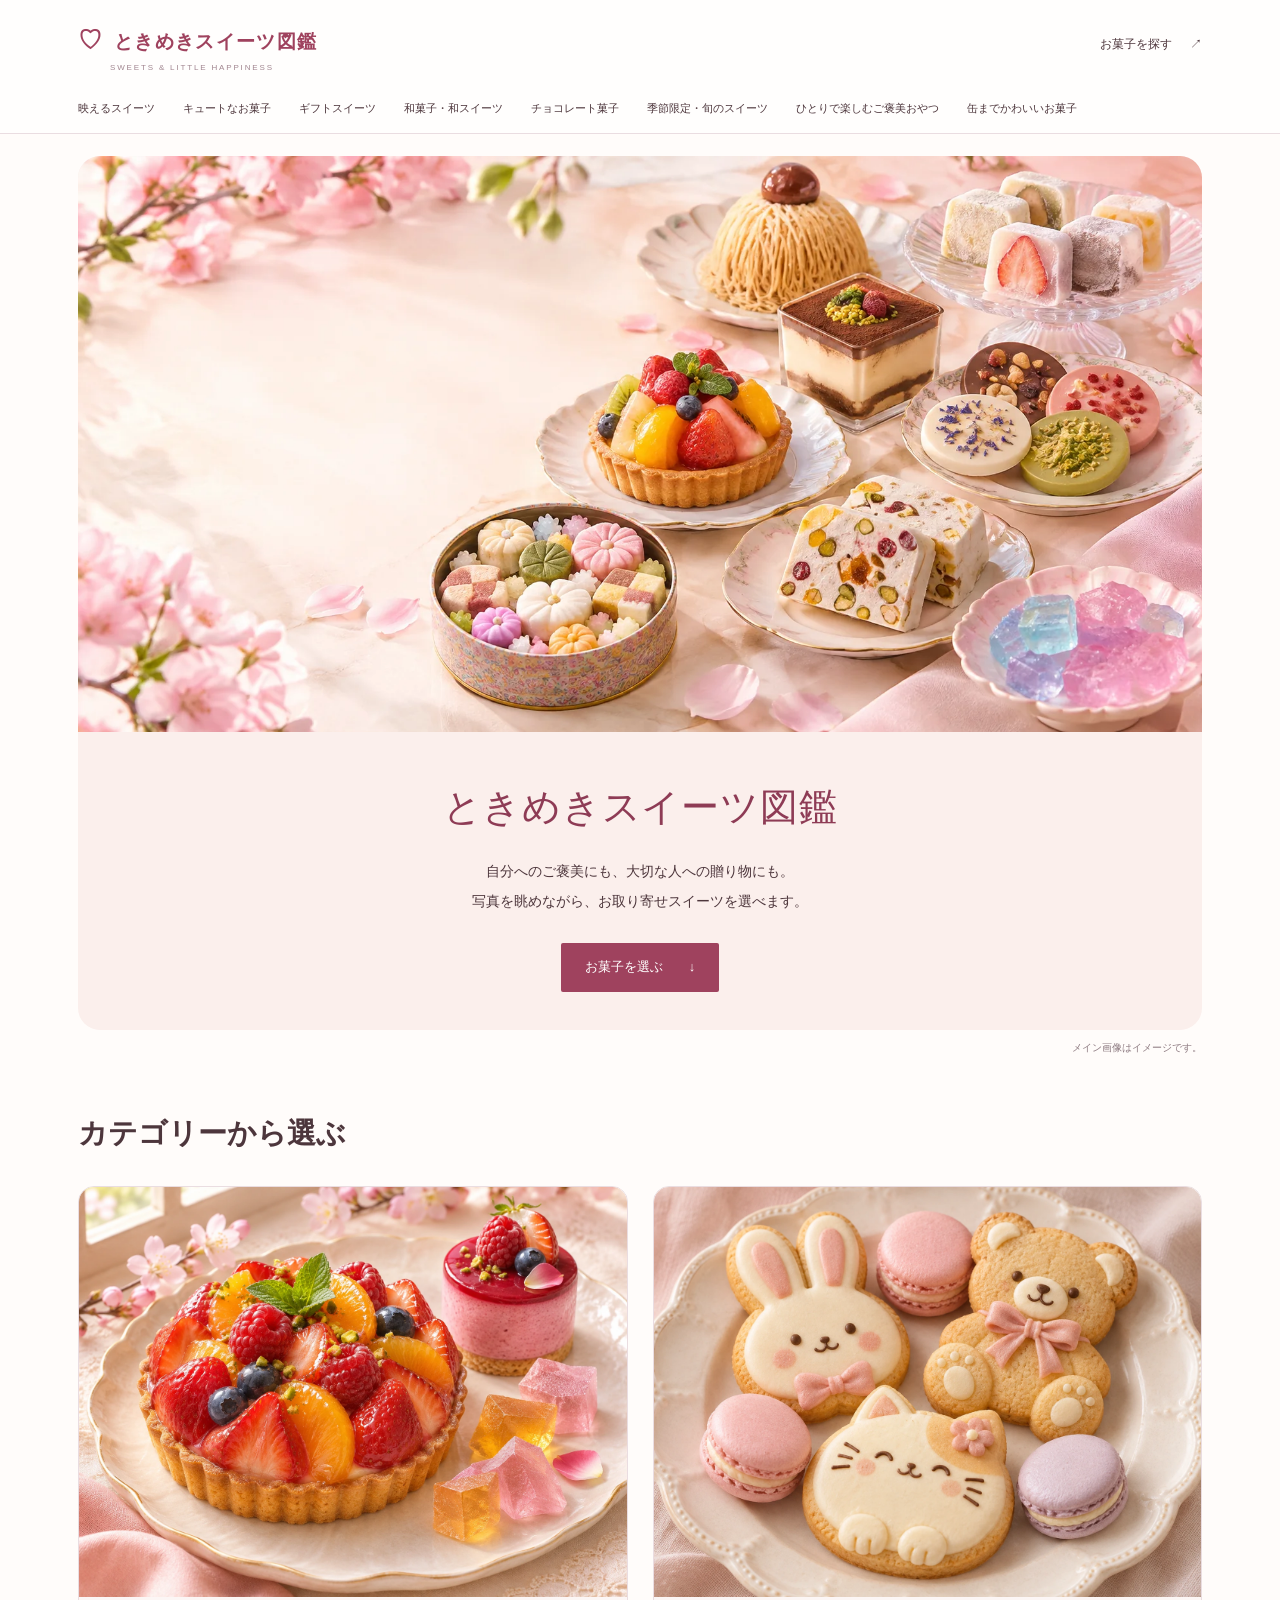
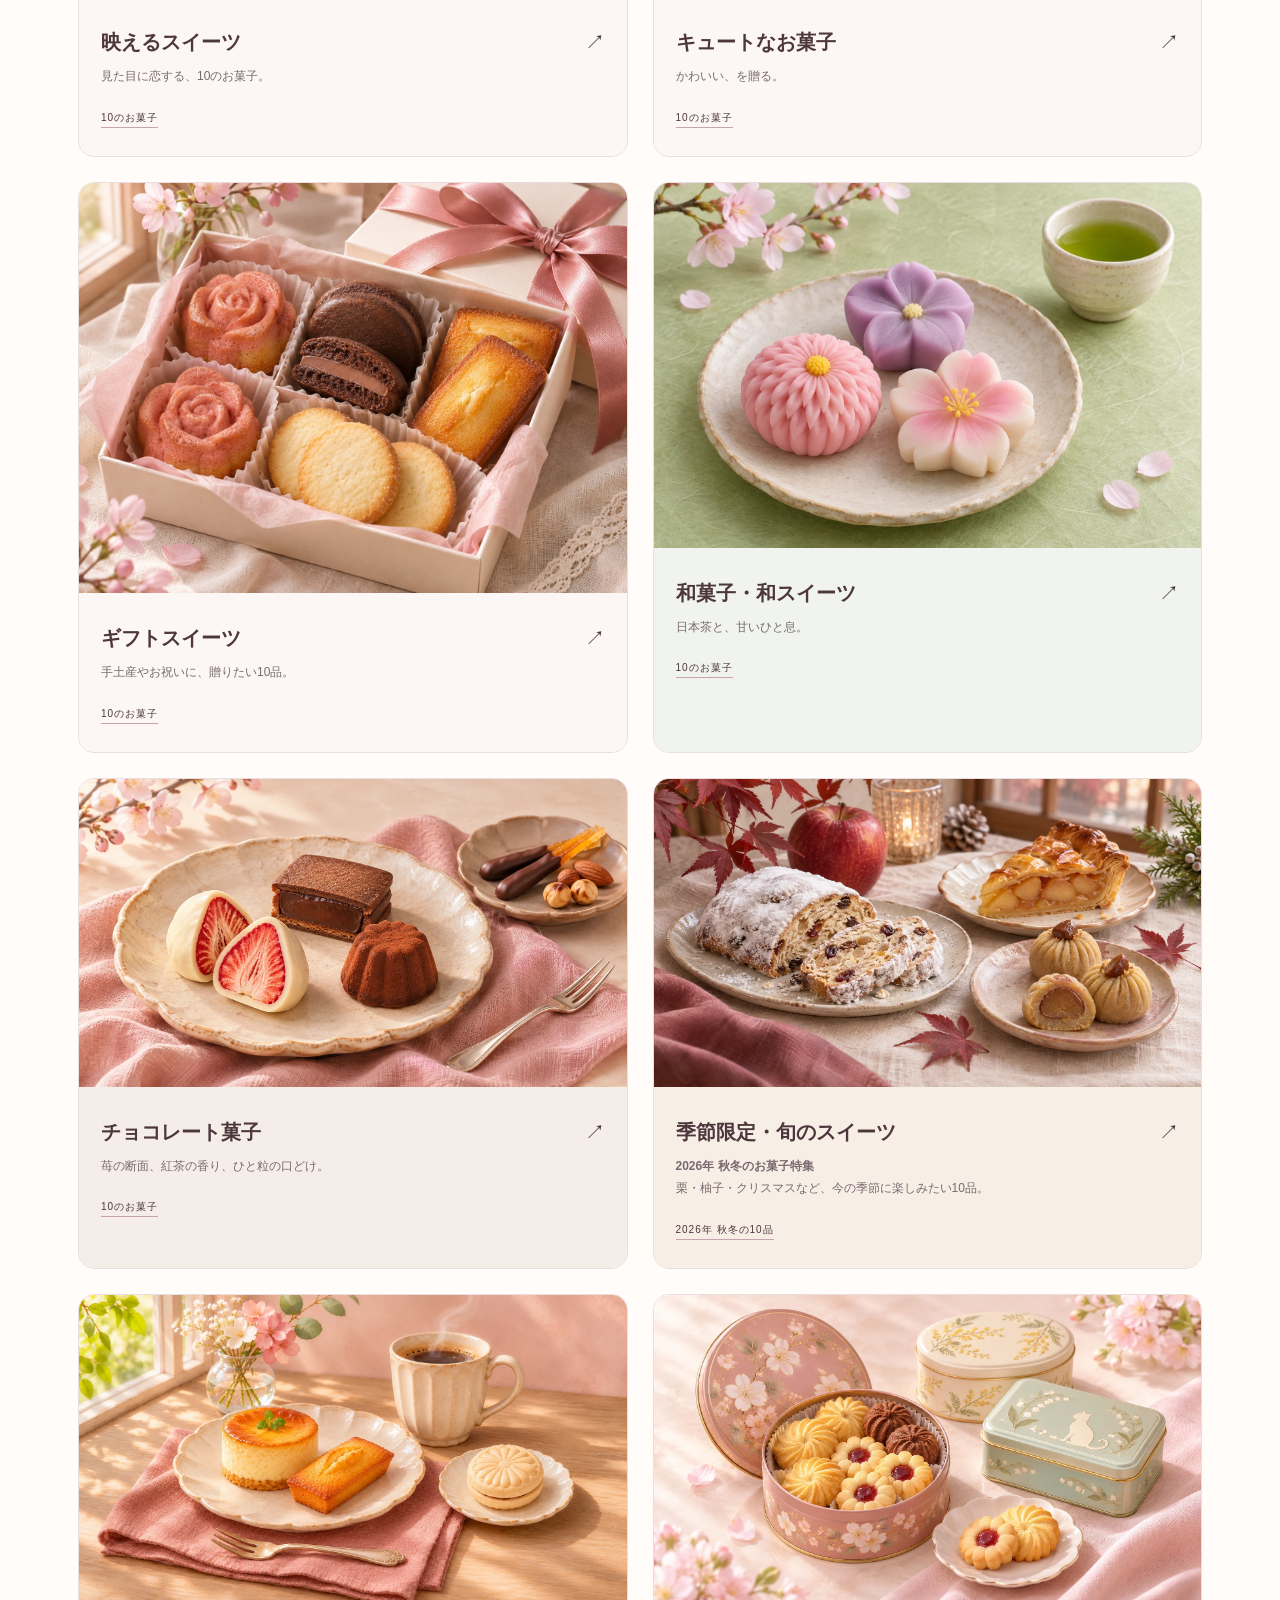
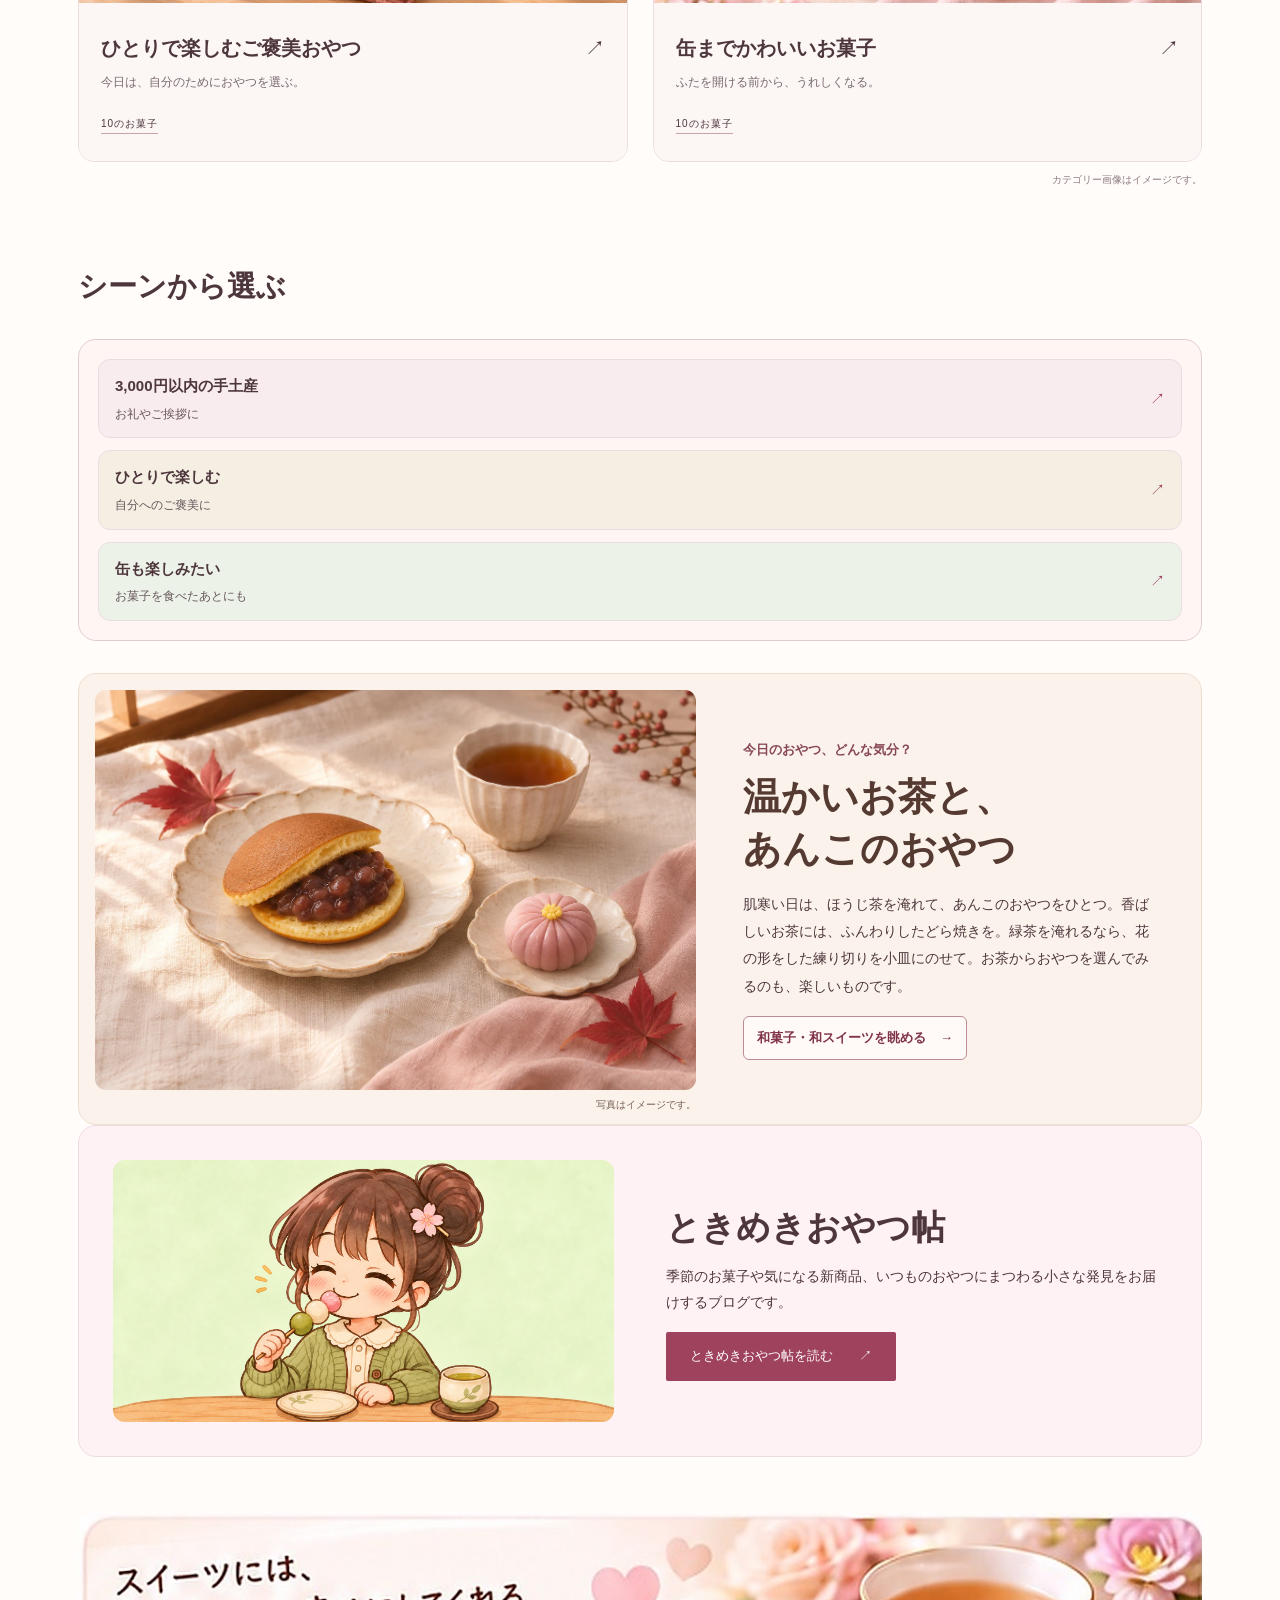
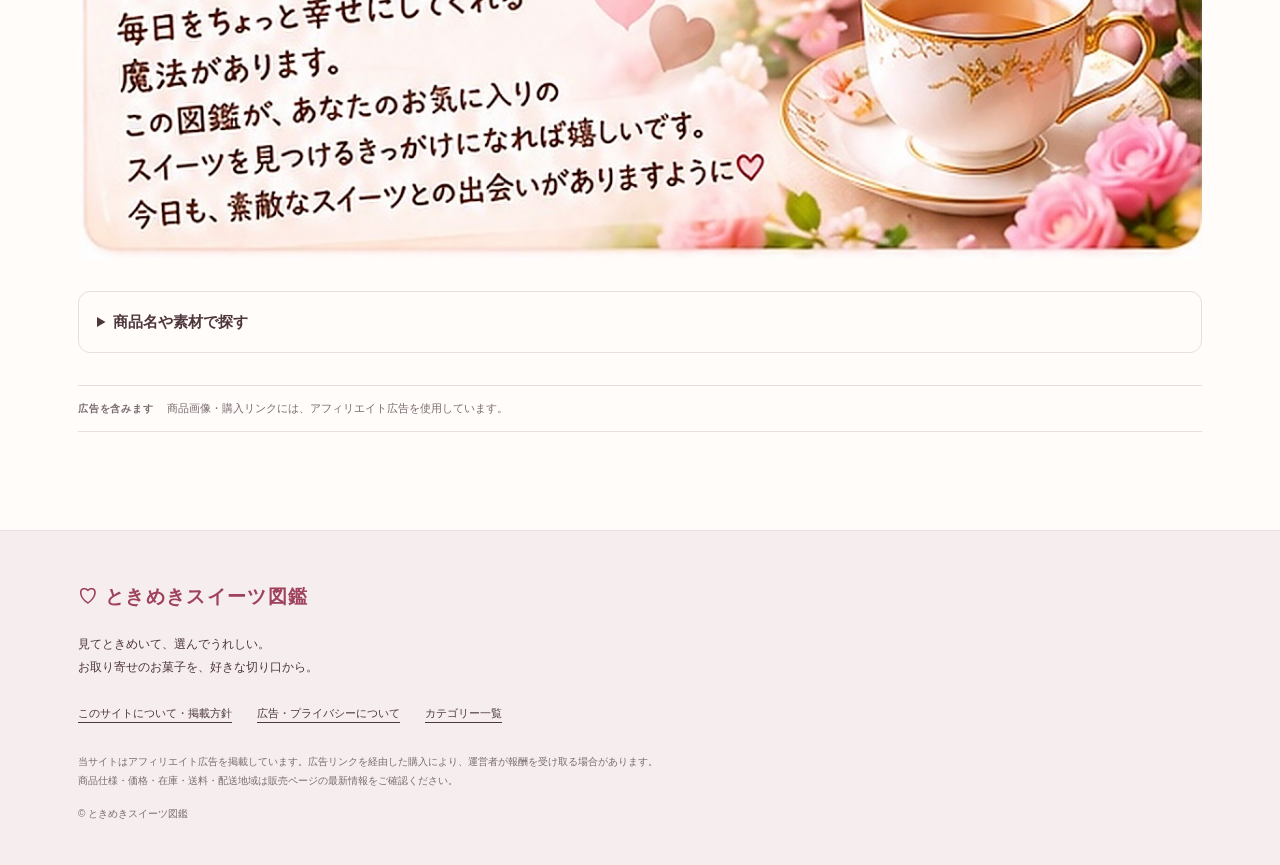
==== index.html @ 568660b5 "Add files via upload" ====
<!doctype html><html lang="ja"><head><meta charset="utf-8"><meta name="viewport" content="width=device-width,initial-scale=1"><meta name="color-scheme" content="light"><title>見てときめく、お取り寄せスイーツ｜ときめきスイーツ図鑑</title><meta name="description" content="映えるスイーツ、キュートなお菓子、ギフトスイーツ、和菓子・和スイーツ、チョコレート菓子、季節限定・旬のスイーツ、ひとりで楽しむご褒美おやつ、缶までかわいいお菓子を各10品、計80品紹介。お取り寄せスイーツを写真で見比べて選べます。"><link rel="canonical" href="https://dacotahouse.github.io/tokimeki-sweets/index.html"><meta property="og:type" content="website"><meta property="og:title" content="見てときめく、お取り寄せスイーツ｜ときめきスイーツ図鑑"><meta property="og:description" content="映えるスイーツ、キュートなお菓子、ギフトスイーツ、和菓子・和スイーツ、チョコレート菓子、季節限定・旬のスイーツ、ひとりで楽しむご褒美おやつ、缶までかわいいお菓子を各10品、計80品紹介。お取り寄せスイーツを写真で見比べて選べます。"><meta property="og:url" content="https://dacotahouse.github.io/tokimeki-sweets/index.html"><meta property="og:image" content="https://dacotahouse.github.io/tokimeki-sweets/haeru-main.webp"><link rel="stylesheet" href="style.css"><script src="site.js" defer></script><style>
/* トップページ: 横スクロールするカテゴリーの案内 */
.category-nav-wrap{position:relative;min-width:0;}
.category-nav-wrap .category-nav{scroll-behavior:smooth;}
.category-swipe-hint{position:absolute;right:0;top:0;bottom:0;z-index:2;display:flex;gap:5px;align-items:center;justify-content:flex-end;max-width:52%;padding:0 12px 0 34px;background:linear-gradient(to right,transparent 0%,#fff8fa 35%,#fff8fa 100%);color:#a34b70;font-size:11px;font-weight:700;white-space:nowrap;pointer-events:none;opacity:0;transition:opacity .22s ease;}
.category-swipe-hint.is-visible{opacity:1;}
.category-swipe-arrow{border:1px solid #e6b9c9;background:#fff;border-radius:100px;padding:4px 7px;font-size:16px;line-height:1;}
@media (min-width:840px){.category-swipe-hint{font-size:12px;}}
</style><style>
.oyatsu-journal {
  display: grid;
  grid-template-columns: minmax(0, 1fr) minmax(0, 1fr);
  align-items: center;
  gap: clamp(20px, 4vw, 52px);
  margin: 0 0 clamp(28px, 5vw, 56px);
  padding: clamp(16px, 3vw, 34px);
  background: #fff2f4;
  border: 1px solid #eedce3;
  border-radius: 18px;
}
.oyatsu-journal img { width: 100%; height: auto; display: block; border-radius: 12px; }
.oyatsu-journal h2 { font-size: clamp(23px, 3vw, 34px); margin-bottom: 8px; }
.oyatsu-journal p { font-size: 14px; margin-bottom: 16px; }
.oyatsu-journal .primary-link { margin-top: 0; }
@media (max-width: 640px) {
  .oyatsu-journal { grid-template-columns: minmax(0, 1fr); }
}
</style>
</head><body><a class="skip" href="#main">本文へ移動</a><header class="site-header"><div class="header-inner"><a class="brand" href="index.html"><span aria-hidden="true">♡</span> ときめきスイーツ図鑑<small>SWEETS & LITTLE HAPPINESS</small></a><a class="header-link" href="index.html#categories">お菓子を探す <span>↗</span></a></div><div class="category-nav-wrap"><nav class="category-nav" aria-label="カテゴリー" id="category-scroll-nav"><a  href="haeru.html">映えるスイーツ</a><a  href="cute.html">キュートなお菓子</a><a  href="gift.html">ギフトスイーツ</a><a  href="wagashi.html">和菓子・和スイーツ</a><a  href="chocolate.html">チョコレート菓子</a><a  href="season.html">季節限定・旬のスイーツ</a><a href="solo.html">ひとりで楽しむご褒美おやつ</a><a href="tin.html">缶までかわいいお菓子</a></nav><span class="category-swipe-hint" id="category-swipe-hint" aria-hidden="true">右へスワイプ <span class="category-swipe-arrow">→</span></span></div></header><main id="main"><section class="home-hero simple-hero" aria-labelledby="home-title">
  <img class="home-hero-image" src="haeru-main.webp" alt="桜の花と、タルトや華やかなお菓子を並べたイメージ" width="1752" height="897" fetchpriority="high">
  <div class="home-hero-copy">
    <h1 id="home-title">ときめきスイーツ図鑑</h1>
    <p>自分へのご褒美にも、大切な人への贈り物にも。<br>写真を眺めながら、お取り寄せスイーツを選べます。</p>
    <a class="primary-link" href="#scenes">お菓子を選ぶ <span aria-hidden="true">↓</span></a>
  </div>
</section>
<p class="image-note">メイン画像はイメージです。</p>

<section id="categories" class="home-section simple-collections">
  <div class="section-head"><h2>カテゴリーから選ぶ</h2></div><div class="category-grid"><a class="category-card category-haeru" href="haeru.html"><div class="category-photo category-banner"><img src="category-haeru.webp" alt="" width="1448" height="1086" loading="lazy"></div><div class="category-copy"><h3>映えるスイーツ <span>↗</span></h3><p>見た目に恋する、10のお菓子。</p><span class="count">10のお菓子</span></div></a><a class="category-card category-cute" href="cute.html"><div class="category-photo category-banner"><img src="category-cute.webp" alt="" width="1448" height="1086" loading="lazy"></div><div class="category-copy"><h3>キュートなお菓子 <span>↗</span></h3><p>かわいい、を贈る。</p><span class="count">10のお菓子</span></div></a><a class="category-card category-gift" href="gift.html"><div class="category-photo category-banner"><img src="category-gift.webp" alt="" width="1448" height="1086" loading="lazy"></div><div class="category-copy"><h3>ギフトスイーツ <span>↗</span></h3><p>手土産やお祝いに、贈りたい10品。</p><span class="count">10のお菓子</span></div></a><a class="category-card category-wagashi" href="wagashi.html"><div class="category-photo category-banner"><img src="category-wagashi.webp" alt="" width="1536" height="1024" loading="lazy"></div><div class="category-copy"><h3>和菓子・和スイーツ <span>↗</span></h3><p>日本茶と、甘いひと息。</p><span class="count">10のお菓子</span></div></a><a class="category-card category-chocolate" href="chocolate.html"><div class="category-photo category-banner"><img src="category-chocolate.webp" alt="" width="1672" height="941" loading="lazy"></div><div class="category-copy"><h3>チョコレート菓子 <span>↗</span></h3><p>苺の断面、紅茶の香り、ひと粒の口どけ。</p><span class="count">10のお菓子</span></div></a><a class="category-card category-season" href="season.html"><div class="category-photo category-banner"><img src="category-season.webp" alt="" width="1672" height="941" loading="lazy"></div><div class="category-copy"><h3>季節限定・旬のスイーツ <span>↗</span></h3><p><strong>2026年 秋冬のお菓子特集</strong><br>栗・柚子・クリスマスなど、今の季節に楽しみたい10品。</p><span class="count">2026年 秋冬の10品</span></div></a><a class="category-card category-solo" href="solo.html"><div class="category-photo category-banner"><img src="category-solo.webp" alt="" width="1672" height="941" loading="lazy"></div><div class="category-copy"><h3>ひとりで楽しむご褒美おやつ <span>↗</span></h3><p>今日は、自分のためにおやつを選ぶ。</p><span class="count">10のお菓子</span></div></a><a class="category-card category-tin" href="tin.html"><div class="category-photo category-banner"><img src="category-tin.webp" alt="" width="1672" height="941" loading="lazy"></div><div class="category-copy"><h3>缶までかわいいお菓子 <span>↗</span></h3><p>ふたを開ける前から、うれしくなる。</p><span class="count">10のお菓子</span></div></a></div>
  <p class="image-note">カテゴリー画像はイメージです。</p>
</section>
<section id="scenes" class="scene-picker" aria-labelledby="scene-title">
  <div class="section-head"><h2 id="scene-title">シーンから選ぶ</h2></div>
  <div class="scene-links">
    <a href="gift.html#gift-under-3000"><span><strong>3,000円以内の手土産</strong><small>お礼やご挨拶に</small></span><span aria-hidden="true">↗</span></a>
    <a href="solo.html"><span><strong>ひとりで楽しむ</strong><small>自分へのご褒美に</small></span><span aria-hidden="true">↗</span></a>
    <a href="tin.html"><span><strong>缶も楽しみたい</strong><small>お菓子を食べたあとにも</small></span><span aria-hidden="true">↗</span></a>
  </div>
</section>

<section class="tea-feature" aria-labelledby="tea-feature-title">
  <figure class="tea-feature-visual">
    <img src="feature-anko.webp" alt="どら焼きと花の形の練り切りを、温かいお茶と並べたイメージ" width="1280" height="853" loading="lazy">
    <figcaption>写真はイメージです。</figcaption>
  </figure>
  <div class="tea-feature-copy">
    <p class="tea-feature-label">今日のおやつ、どんな気分？</p>
    <h2 id="tea-feature-title">温かいお茶と、<br>あんこのおやつ</h2>
    <p>肌寒い日は、ほうじ茶を淹れて、あんこのおやつをひとつ。香ばしいお茶には、ふんわりしたどら焼きを。緑茶を淹れるなら、花の形をした練り切りを小皿にのせて。お茶からおやつを選んでみるのも、楽しいものです。</p>
    <a href="wagashi.html">和菓子・和スイーツを眺める <span aria-hidden="true">→</span></a>
  </div>
</section>
<section class="oyatsu-journal" aria-labelledby="oyatsu-journal-title">
  <img src="oyatsu-journal-dango.jpeg" width="1735" height="907" loading="lazy"
       alt="緑のカーディガンを着た女の子が三色だんごを食べているイラスト">
  <div>
    <h2 id="oyatsu-journal-title">ときめきおやつ帖</h2>
    <p>季節のお菓子や気になる新商品、いつものおやつにまつわる小さな発見をお届けするブログです。</p>
    <a class="primary-link" href="https://dacotahouse.hatenablog.com/">ときめきおやつ帖を読む <span aria-hidden="true">↗</span></a>
  </div>
</section>
<figure class="tea-message">
  <img src="tea-message.jpg" width="1204" height="370" loading="lazy"
       alt="スイーツには、毎日をちょっと幸せにしてくれる魔法があります。この図鑑が、あなたのお気に入りのスイーツを見つけるきっかけになれば嬉しいです。今日も、素敵なスイーツとの出会いがありますように。">
</figure>
<details class="home-section simple-search">
  <summary>商品名や素材で探す</summary>
  <label class="search-label" for="sweet-search">商品名・ブランド名・素材</label>
  <div class="search-input-wrap"><input id="sweet-search" type="search" placeholder="例：栗、パンダ" autocomplete="off"></div>
  <p id="search-status" class="result-status" aria-live="polite"></p>
  <div class="search-results" hidden><a class="search-result" data-search="栗りん 栗千本（黄金） 繊細な見た目 細く絞られた栗のクリームが印象的な、和のモンブラン。箱の中に整然と並ぶ姿は、切り分ける前にも眺めたくなる繊細さです。栗のお菓子を探している方や、和と洋の両方が好きな方に。" href="haeru.html#product-kuririn"><img class="" src="https://thumbnail.image.rakuten.co.jp/@0_mall/serge-gens-ec/cabinet/kuri-senbon/imgrc0135094655.jpg" alt="栗りん 栗千本（黄金）" width="480" height="480" loading="lazy"><span><small>栗りん</small><strong>栗千本（黄金）</strong></span><span aria-hidden="true">↗</span></a><a class="search-result" data-search="宝月堂 MOCHI cube 四角い大福 四角い形が目を引く、キューブ型の大福。色の異なるものを少しずつ並べると、小さなお菓子のコレクションのようです。丸い大福とは違う見た目を楽しみたい方に。" href="haeru.html#product-mochi"><img class="" src="https://thumbnail.image.rakuten.co.jp/@0_mall/angers/cabinet/item_main0067/153030.jpg" alt="宝月堂 MOCHI cube" width="480" height="480" loading="lazy"><span><small>宝月堂</small><strong>MOCHI cube</strong></span><span aria-hidden="true">↗</span></a><a class="search-result" data-search="菓匠もりん 凛菓てぃらみす 和素材の瓶スイーツ 宇治抹茶、ほうじ茶、栗、黒ごまの4種類を詰め合わせたティラミス。落ち着いた色合いの瓶を並べて、その日の気分で味を選ぶ楽しみがあります。和素材のデザートが好きな方へ。" href="haeru.html#product-morin"><img class="" src="https://thumbnail.image.rakuten.co.jp/@0_mall/kasyou-morin/cabinet/05776678/08583447/thiramisu4-sum.jpg" alt="菓匠もりん 凛菓てぃらみす" width="480" height="480" loading="lazy"><span><small>菓匠もりん</small><strong>凛菓てぃらみす</strong></span><span aria-hidden="true">↗</span></a><a class="search-result" data-search="ショコラブティック レクラ 惑星の輝き 惑星モチーフ 太陽系の8惑星をモチーフにしたチョコレート。青や赤、マーブル模様など、一粒ごとに違う表情を楽しめます。宇宙や星が好きな方への贈り物としても、話題が広がりそうな一箱です。" href="haeru.html#product-planet"><img class="" src="https://thumbnail.image.rakuten.co.jp/@0_mall/macaron-store/cabinet/img8/a-ik-519-1.jpg" alt="ショコラブティック レクラ 惑星の輝き" width="480" height="480" loading="lazy"><span><small>ショコラブティック レクラ</small><strong>惑星の輝き</strong></span><span aria-hidden="true">↗</span></a><a class="search-result" data-search="するが フルーツ大福 6個入 色とりどりの断面 果物を包んだ大福の詰め合わせ。半分に切って小皿に並べると、果物ごとに違う断面が楽しめます。どれから食べようか選ぶ時間も楽しい一箱です。" href="haeru.html#product-suruga-fruit-daifuku"><img class="" src="https://thumbnail.image.rakuten.co.jp/@0_mall/surugayaki/cabinet/daihuku/imgrc0159822909.jpg" alt="するが フルーツ大福 6個入" width="480" height="480" loading="lazy"><span><small>するが</small><strong>フルーツ大福 6個入</strong></span><span aria-hidden="true">↗</span></a><a class="search-result" data-search="100PINE 宝石のようなカッサータ シチリアーナ 断面を楽しむ 白い生地の中に果実やナッツが散りばめられたカッサータ。切り分ける場所によって変わる断面の表情が魅力です。ホールケーキとはひと味違うデザートを探している方に。" href="haeru.html#product-cassata"><img class="" src="https://thumbnail.image.rakuten.co.jp/@0_mall/greek-yogurt/cabinet/thumb/100pine/100pine-cassata-jj.jpg" alt="100PINE 宝石のようなカッサータ シチリアーナ" width="480" height="480" loading="lazy"><span><small>100PINE</small><strong>宝石のようなカッサータ シチリアーナ</strong></span><span aria-hidden="true">↗</span></a><a class="search-result" data-search="フレッシュタルトのお店 STYLE みにたると 9種9個セット 9種類の楽しさ 種類の違う小さなタルトを、一度に9つ楽しめるセット。色と形の違いを見ながら、ひとつずつ選ぶ時間も楽しみになります。少しずついろいろなお菓子を味わいたい方に。" href="haeru.html#product-mini-tart"><img class="" src="https://thumbnail.image.rakuten.co.jp/@0_mall/freshtart-style/cabinet/10979844/11078581/11848340/imgrc0109402621.jpg" alt="フレッシュタルトのお店 STYLE みにたると 9種9個セット" width="480" height="480" loading="lazy"><span><small>フレッシュタルトのお店 STYLE</small><strong>みにたると 9種9個セット</strong></span><span aria-hidden="true">↗</span></a><a class="search-result" data-search="銀座千疋屋 銀座タルト（フルーツ） みんなで切り分け さまざまな果実を飾ったホールタイプのタルト。明るい色の組み合わせが、お祝いのテーブルにもよく映えます。小さな詰め合わせより、みんなで切り分ける一台を選びたいときに。" href="haeru.html#product-fruit-tart"><img class="" src="https://thumbnail.image.rakuten.co.jp/@0_mall/ginza-sembikiya/cabinet/img/cake/pgs-144/pgs-144-2.jpg" alt="銀座千疋屋 銀座タルト（フルーツ）" width="480" height="480" loading="lazy"><span><small>銀座千疋屋</small><strong>銀座タルト（フルーツ）</strong></span><span aria-hidden="true">↗</span></a><a class="search-result" data-search="銀座菊廼舎 冨貴寄 青丸缶 和のお菓子缶 色も形も異なる小さなお菓子を、缶の中にぎゅっと詰めた冨貴寄。ひとつずつ見つける楽しさがあり、和菓子らしい細やかなかわいらしさを感じられます。お茶と一緒にゆっくり楽しみたい一缶です。" href="haeru.html#product-fukiyose"><img class="" src="https://thumbnail.image.rakuten.co.jp/@0_mall/bellevie-harima/cabinet/1118/gift2/marutaka-441_s1.jpg" alt="銀座菊廼舎 冨貴寄 青丸缶" width="480" height="480" loading="lazy"><span><small>銀座菊廼舎</small><strong>冨貴寄 青丸缶</strong></span><span aria-hidden="true">↗</span></a><a class="search-result" data-search="R.L（エール・エル） ワッフルケーキ 10個 色とりどりの断面 ふんわりしたワッフル生地でクリームを挟んだ、小ぶりなワッフルケーキ。色の違う断面が並ぶ姿と、どれから食べようか選ぶ時間を楽しめます。家族や友人と少しずつ分けたいときにも。" href="haeru.html#product-waffle"><img class="" src="https://thumbnail.image.rakuten.co.jp/@0_mall/rl-waffle/cabinet/w0010/01.jpg" alt="R.L（エール・エル） ワッフルケーキ 10個" width="480" height="480" loading="lazy"><span><small>R.L（エール・エル）</small><strong>ワッフルケーキ 10個</strong></span><span aria-hidden="true">↗</span></a><a class="search-result" data-search="マシュマロ キッチン 夢の3匹セットマシュマロ どうぶつモチーフ うさぎ、くま、ねこをかたどったマシュマロのセット。丸いフォルムとやさしい表情が、ちょっとした贈り物にも似合います。ケーキとは違う、小さくて愛らしいお菓子を選びたい方に。" href="cute.html#product-animal-marshmallow"><img class="" src="https://thumbnail.image.rakuten.co.jp/@0_mall/marshmallow-k/cabinet/3bikiset/nk_3h_6ks.jpg" alt="マシュマロ キッチン 夢の3匹セットマシュマロ" width="480" height="480" loading="lazy"><span><small>マシュマロ キッチン</small><strong>夢の3匹セットマシュマロ</strong></span><span aria-hidden="true">↗</span></a><a class="search-result" data-search="お菓子処ひろせ 選べる どうぶつまんじゅう かわいい和菓子 動物の姿をした、愛らしいおまんじゅう。和菓子にもかわいらしさを求めたいときに選びたくなります。種類や詰め合わせの内容を選ぶ楽しみもあるので、贈る相手を思い浮かべながら確認してみてください。" href="cute.html#product-animal-manju"><img class="" src="https://thumbnail.image.rakuten.co.jp/@0_mall/okashidokorohirose/cabinet/14081781/14081788/imgrc0121764560.jpg" alt="お菓子処ひろせ 選べる どうぶつまんじゅう" width="480" height="480" loading="lazy"><span><small>お菓子処ひろせ</small><strong>選べる どうぶつまんじゅう</strong></span><span aria-hidden="true">↗</span></a><a class="search-result" data-search="カファレル きのこポット 赤 容器も楽しむ 赤いきのこの形の容器が印象的なチョコレート。きのこ柄の包みもかわいらしく、お菓子を楽しんだあとの容器の使い道を考える時間まで楽しめそうです。パッケージも大切にしたい方へ。" href="cute.html#product-caffarel"><img class="" src="https://thumbnail.image.rakuten.co.jp/@0_mall/caffarel/cabinet/14136493/imgrc0156493708.jpg" alt="カファレル きのこポット 赤" width="480" height="480" loading="lazy"><span><small>カファレル</small><strong>きのこポット 赤</strong></span><span aria-hidden="true">↗</span></a><a class="search-result" data-search="花えちぜん エディブルフラワーロリポップ 食べられるお花 カラフルなチョコレートで包んだバウムクーヘンに、食べられる花を飾ったお菓子。スティック付きの姿も愛らしく、小さな花束を選ぶような楽しさがあります。華やかなプチギフトを探している方に。" href="cute.html#product-flower-pop"><img class="" src="https://thumbnail.image.rakuten.co.jp/@0_mall/hanaechizen/cabinet/medama/free/baumu200_me26.jpg" alt="花えちぜん エディブルフラワーロリポップ" width="480" height="480" loading="lazy"><span><small>花えちぜん</small><strong>エディブルフラワーロリポップ</strong></span><span aria-hidden="true">↗</span></a><a class="search-result" data-search="伊藤久右衛門 抹茶パフェアイスバー パフェのようなアイス お店の抹茶パフェをアイスバーにした、飾りも華やかなデザート。一本ずつ違う見た目を楽しめるので、抹茶好きの方と一緒に選ぶ時間も楽しめます。お皿に並べても印象に残るスイーツです。" href="cute.html#product-parfait-bar"><img class="" src="https://thumbnail.image.rakuten.co.jp/@0_mall/itohkyuemon/cabinet/14004369/090279_n.jpg" alt="伊藤久右衛門 抹茶パフェアイスバー" width="480" height="480" loading="lazy"><span><small>伊藤久右衛門</small><strong>抹茶パフェアイスバー</strong></span><span aria-hidden="true">↗</span></a><a class="search-result" data-search="起き上り本舗 起き上り最中 小倉あん 2個入 縁起ものの最中 起き上りのだるまをかたどった最中。小倉あんの2個入りは、ちょっとしたお礼や、和菓子を少しだけ選びたいときの候補になります。気軽な価格帯でも、形の楽しさを添えたい方へ。" href="cute.html#product-monaka"><img class="" src="https://thumbnail.image.rakuten.co.jp/@0_mall/okiagarihonpo/cabinet/item/m-ogura/icon-ogura2.jpg" alt="起き上り本舗 起き上り最中 小倉あん 2個入" width="480" height="480" loading="lazy"><span><small>起き上り本舗</small><strong>起き上り最中 小倉あん 2個入</strong></span><span aria-hidden="true">↗</span></a><a class="search-result" data-search="カタヌキヤ マフラーパンダバウム 3個セット 冬の型ぬきバウム マフラー姿のパンダがかわいい、期間限定のバウムクーヘン。姿を眺めるだけでなく、型抜きしながら食べる楽しさもあります。かわいいものが好きな方への、小さな冬の贈り物に。" href="cute.html#product-panda-winter"><img class="" src="https://thumbnail.image.rakuten.co.jp/@0_mall/kioskgift/cabinet/katanukiya/imgrc0106819789.jpg" alt="カタヌキヤ マフラーパンダバウム 3個セット" width="480" height="480" loading="lazy"><span><small>カタヌキヤ</small><strong>マフラーパンダバウム 3個セット</strong></span><span aria-hidden="true">↗</span></a><a class="search-result" data-search="ヨックモック クリスマス シガール クリスマス仕様 くるりと巻かれた形が特徴のシガールを、クリスマスの装いで楽しめる一箱。華やかなケーキとは違う、少しずつ分けやすい焼き菓子を選びたいときに。冬のごあいさつの候補にもなります。" href="cute.html#product-yoku-christmas"><img class="" src="https://thumbnail.image.rakuten.co.jp/@0_mall/yokumoku/cabinet/yokumoku_thumbnail/seasonal/11133631/xmas_cigare_26a.jpg" alt="ヨックモック クリスマス シガール" width="480" height="480" loading="lazy"><span><small>ヨックモック</small><strong>クリスマス シガール</strong></span><span aria-hidden="true">↗</span></a><a class="search-result" data-search="ロイズ 生チョコレート［オーレ］ウインターパッケージ 冬限定パッケージ ロイズの生チョコレート［オーレ］を、冬のパッケージで楽しめる商品です。季節の装いを添えた小さな贈り物や、自分用の冬のおやつの候補に。期間・数量限定のため、注文時の販売状況をご確認ください。" href="cute.html#product-royce-winter"><img class="" src="https://thumbnail.image.rakuten.co.jp/@0_mall/royce/cabinet/limited/2024christmas/172_4.jpg" alt="ロイズ 生チョコレート［オーレ］ウインターパッケージ" width="480" height="480" loading="lazy"><span><small>ロイズ</small><strong>生チョコレート［オーレ］ウインターパッケージ</strong></span><span aria-hidden="true">↗</span></a><a class="search-result" data-search="とらや 干支パッケージ小形羊羹 10本入 年末年始の贈り物 小形羊羹を干支のパッケージで楽しめる詰め合わせ。和菓子を少しずつ味わいたい方への贈り物や、年末年始のごあいさつに選びたい一箱です。注文前に干支の絵柄や詰め合わせ内容を確認してください。" href="cute.html#product-toraya-eto"><img class="" src="https://thumbnail.image.rakuten.co.jp/@0_mall/maruhiro-store/cabinet/w26/428027g_1.jpg" alt="とらや 干支パッケージ小形羊羹 10本入" width="480" height="480" loading="lazy"><span><small>とらや</small><strong>干支パッケージ小形羊羹 10本入</strong></span><span aria-hidden="true">↗</span></a><a class="search-result" data-search="神戸フランツ 神戸魔法の壷プリン 4個入 お祝い・冷凍ギフト 陶器の壷に入ったプリンは、食卓に並べるだけでちょっとした特別感があります。やわらかなクリーム、濃厚なカスタード、ほろ苦いカラメルをひとさじずつ。誕生日や、ご家族にデザートを贈りたい日に。" href="gift.html#product-frantz-tsubo"><img class="" src="https://thumbnail.image.rakuten.co.jp/@0_gold/frantz/photo/640/pudding-02-04.jpg" alt="神戸フランツ 神戸魔法の壷プリン 4個入" width="480" height="480" loading="lazy"><span><small>神戸フランツ</small><strong>神戸魔法の壷プリン 4個入</strong></span><span aria-hidden="true">↗</span></a><a class="search-result" data-search="銀座ウエスト ドライケーキ DC-AN 11袋入 きちんとしたお礼 リーフパイやヴィクトリアなど、形や食感の違う焼き菓子の詰め合わせ。落ち着いた箱入りで、お世話になった方へのお礼や、ご家族でお茶を楽しむ日の手土産に選びやすい一箱です。" href="gift.html#product-west-dry-cakes"><img class="" src="https://thumbnail.image.rakuten.co.jp/@0_mall/ginza-west/cabinet/02546721/02564637/imgrc0067981061.jpg" alt="銀座ウエスト ドライケーキ DC-AN 11袋入" width="480" height="480" loading="lazy"><span><small>銀座ウエスト</small><strong>ドライケーキ DC-AN 11袋入</strong></span><span aria-hidden="true">↗</span></a><a class="search-result" data-search="鎌倉紅谷 クルミッ子 8個入 少人数への手土産 クルミを詰めたキャラメルをバター生地で挟んだ、鎌倉のお菓子です。一つずつ手に取りやすく、コーヒーと一緒にゆっくり楽しんでもらいたいときや、少人数への手土産に。" href="gift.html#product-kurumicco"><img class="" src="https://thumbnail.image.rakuten.co.jp/@0_mall/pandacn/cabinet/12581693/imgrc0099756103.jpg" alt="鎌倉紅谷 クルミッ子 8個入" width="480" height="480" loading="lazy"><span><small>鎌倉紅谷</small><strong>クルミッ子 8個入</strong></span><span aria-hidden="true">↗</span></a><a class="search-result" data-search="資生堂パーラー ラ・ガナサンド 8個入 ショコラ好きに ガナッシュをショコラ生地で挟んだ、個包装の焼き菓子です。チョコレートが好きな方への贈りものに。８個入りなので、職場への小さなお礼や、家族で少しずつ楽しむ手土産にも向きます。" href="gift.html#product-shiseido-gana"><img class="" src="https://thumbnail.image.rakuten.co.jp/@0_mall/shiseido-parlour/cabinet/chocolate/ganasand/39506_2025_thum.jpg" alt="資生堂パーラー ラ・ガナサンド 8個入" width="480" height="480" loading="lazy"><span><small>資生堂パーラー</small><strong>ラ・ガナサンド 8個入</strong></span><span aria-hidden="true">↗</span></a><a class="search-result" data-search="メゾンデュミエル マカダミア キャラメルサンド 5個入 友人へのお礼 キャラメルとマカダミアナッツをサブレで挟み、チョコレートで包んだお菓子です。小さな箱でも、一つにいくつもの食感が詰まっています。コーヒーが好きな友人へのお礼や、二人で楽しむ贈りものに。" href="gift.html#product-miel-caramel"><img class="" src="https://thumbnail.image.rakuten.co.jp/@0_mall/maisondumiel/cabinet/cr/kago/caramelsand_kago_01.jpg" alt="メゾンデュミエル マカダミア キャラメルサンド 5個入" width="480" height="480" loading="lazy"><span><small>メゾンデュミエル</small><strong>マカダミア キャラメルサンド 5個入</strong></span><span aria-hidden="true">↗</span></a><a class="search-result" data-search="パティスリー キハチ アソートBOX M（手提げ付き） リボン付きの手土産 バームクーヘンやクッキーなど、いくつかの焼き菓子を一箱で楽しめる詰め合わせです。手提げ付きで、訪問先への手土産や、ちょっと改まったお返しにも使いやすい一品。" href="gift.html#product-kihachi-assort-m"><img class="" src="https://thumbnail.image.rakuten.co.jp/@0_mall/kihachi/cabinet/recommend/09275471/k14503_thumb.jpg" alt="パティスリー キハチ アソートBOX M（手提げ付き）" width="480" height="480" loading="lazy"><span><small>パティスリー キハチ</small><strong>アソートBOX M（手提げ付き）</strong></span><span aria-hidden="true">↗</span></a><a class="search-result" data-search="PRESS BUTTER SAND バターサンド〈あまおう苺〉9個入 気軽なお祝い あまおう苺を使ったバタークリームとバターキャラメルを、クッキーで挟んだお菓子です。ピンクの箱が華やかで、気軽なお祝いに。個包装なので、一人ずつ分けて渡すときにも選べます。" href="gift.html#product-press-amaou"><img class="" src="https://thumbnail.image.rakuten.co.jp/@0_mall/bake-the-online/cabinet/item001/new2510/1003170_1.jpg" alt="PRESS BUTTER SAND バターサンド〈あまおう苺〉9個入" width="480" height="480" loading="lazy"><span><small>PRESS BUTTER SAND</small><strong>バターサンド〈あまおう苺〉9個入</strong></span><span aria-hidden="true">↗</span></a><a class="search-result" data-search="祇園辻利 つじりの里・ぎおんの里 各15本 職場で配りやすい 抹茶クリームを巻いた「つじりの里」と、抹茶生地にクリームを合わせた「ぎおんの里」。合計30本の個包装で、職場や人数の多い集まりにも持っていきやすい詰め合わせです。" href="gift.html#product-tsujiri-sato"><img class="" src="https://thumbnail.image.rakuten.co.jp/@0_mall/giontsujiri/cabinet/newlogo_thumb/57421_ver2.jpg" alt="祇園辻利 つじりの里・ぎおんの里 各15本" width="480" height="480" loading="lazy"><span><small>祇園辻利</small><strong>つじりの里・ぎおんの里 各15本</strong></span><span aria-hidden="true">↗</span></a><a class="search-result" data-search="バターバトラー バターガレット 9個入 焼き菓子の手土産 発酵バターを使ったガレット。鮮やかな箱と個包装が印象的で、焼き菓子が好きな方への手土産に。甘いお菓子に少し塩気があるものを選びたいときにも。" href="gift.html#product-butter-galette"><img class="" src="https://thumbnail.image.rakuten.co.jp/@0_mall/sucreyshop/cabinet/pointup/bb04101f_thm_p5.jpg" alt="バターバトラー バターガレット 9個入" width="480" height="480" loading="lazy"><span><small>バターバトラー</small><strong>バターガレット 9個入</strong></span><span aria-hidden="true">↗</span></a><a class="search-result" data-search="神戸風月堂 ゴーフル 15S 缶入り12枚 家族で楽しむ缶菓子 薄い生地にバニラ、ストロベリー風味、チョコレートのクリームを挟んだ神戸の銘菓です。大きな丸いゴーフルは取り分けるときも楽しく、帰省や家族でのお茶の時間に合わせやすい一缶です。" href="gift.html#product-fugetsudo-gaufres"><img class="" src="https://thumbnail.image.rakuten.co.jp/@0_mall/kobe-fugetsudo/cabinet/gaufres/10151_01.jpg" alt="神戸風月堂 ゴーフル 15S 缶入り12枚" width="480" height="480" loading="lazy"><span><small>神戸風月堂</small><strong>ゴーフル 15S 缶入り12枚</strong></span><span aria-hidden="true">↗</span></a><a class="search-result" data-search="風味絶佳.山陰 四季の十二撰 ひとくち上生菓子詰合せ 季節の上生菓子 季節の形や色を楽しめる、ひと口サイズの上生菓子の詰め合わせ。お皿に二つ、三つと並べて、緑茶と一緒にゆっくり楽しみたい一箱です。" href="wagashi.html#product-shiki-junisen"><img class="" src="https://thumbnail.image.rakuten.co.jp/@0_mall/sanintoretatehonpo/cabinet/sw/fd/js12win17-sam.jpg" alt="風味絶佳.山陰 四季の十二撰 ひとくち上生菓子詰合せ" width="480" height="480" loading="lazy"><span><small>風味絶佳.山陰</small><strong>四季の十二撰 ひとくち上生菓子詰合せ</strong></span><span aria-hidden="true">↗</span></a><a class="search-result" data-search="京みずは 本わらび餅 420g わらび餅・きな粉 きな粉をまとった、京都の和菓子店のわらび餅です。420g入りなので、取り分けて家族で食べるおやつや、食後の甘味にも。" href="wagashi.html#product-kyomizuha-warabi"><img class="" src="https://thumbnail.image.rakuten.co.jp/@0_mall/kyogashi/cabinet/warabi/imgrc0198274316.jpg" alt="京みずは 本わらび餅 420g" width="480" height="480" loading="lazy"><span><small>京みずは</small><strong>本わらび餅 420g</strong></span><span aria-hidden="true">↗</span></a><a class="search-result" data-search="京都祇園 仁々木 祇園ぽっちり 6個入 フルーツ大福 果物とクリームをお餅で包んだ、パフェを思わせるフルーツ大福です。切った断面も華やかで、お皿に盛りつけるだけでお茶の時間が明るくなります。" href="wagashi.html#product-ninigi-pocchiri"><img class="" src="https://thumbnail.image.rakuten.co.jp/@0_mall/ninigi/cabinet/07455703/10686082/imgrc0136269518.jpg" alt="京都祇園 仁々木 祇園ぽっちり 6個入" width="480" height="480" loading="lazy"><span><small>京都祇園 仁々木</small><strong>祇園ぽっちり 6個入</strong></span><span aria-hidden="true">↗</span></a><a class="search-result" data-search="叶 匠壽庵 あも 1本入 粒あん・羽二重餅 丹波大納言小豆の粒あんで羽二重餅を包んだ棹菓子です。好きな厚さに切り分けられるので、煎茶と合わせて少しずつ楽しめます。" href="wagashi.html#product-kanou-amo"><img class="" src="https://thumbnail.image.rakuten.co.jp/@0_mall/kanoushoujuan/cabinet/amo/12991371/imgrc0143065623.jpg" alt="叶 匠壽庵 あも 1本入" width="480" height="480" loading="lazy"><span><small>叶 匠壽庵</small><strong>あも 1本入</strong></span><span aria-hidden="true">↗</span></a><a class="search-result" data-search="茜丸 おすすめどらやきセット 10個入りA 味を選べるどら焼き 大阪の茜丸が手がける、どら焼きの詰め合わせです。いくつかの味が入っているので、家族で分けるときも、一つずつ食べ比べたいときも楽しめます。" href="wagashi.html#product-akanemaru-dorayaki"><img class="" src="https://thumbnail.image.rakuten.co.jp/@0_mall/akanemaru/cabinet/set01/d37-819-g10.jpg" alt="茜丸 おすすめどらやきセット 10個入りA" width="480" height="480" loading="lazy"><span><small>茜丸</small><strong>おすすめどらやきセット 10個入りA</strong></span><span aria-hidden="true">↗</span></a><a class="search-result" data-search="小布施堂 栗鹿ノ子ミニ 3個 栗菓子 栗あんに栗の粒を合わせた、小布施の栗菓子です。小さな缶から器にひとさじずつ取り分けて、香ばしいほうじ茶と合わせたくなります。" href="wagashi.html#product-obusedo-kanoko"><img class="" src="https://thumbnail.image.rakuten.co.jp/@0_gold/obusedo/images/kanoko/0603.jpg" alt="小布施堂 栗鹿ノ子ミニ 3個" width="480" height="480" loading="lazy"><span><small>小布施堂</small><strong>栗鹿ノ子ミニ 3個</strong></span><span aria-hidden="true">↗</span></a><a class="search-result" data-search="如水庵 筑紫もち 6個 餅菓子・黒蜜 きな粉をまとった餅に、添付の黒蜜をかけていただく福岡の銘菓です。黒蜜の量を自分で調整できるのも、食べるときの楽しみです。" href="wagashi.html#product-josuian-tsukushi"><img class="" src="https://thumbnail.image.rakuten.co.jp/@0_mall/sn-fukuoka/cabinet/item/josuian/imgrc0122744692.jpg" alt="如水庵 筑紫もち 6個" width="480" height="480" loading="lazy"><span><small>如水庵</small><strong>筑紫もち 6個</strong></span><span aria-hidden="true">↗</span></a><a class="search-result" data-search="榮太樓總本鋪 あんみつ 6個入 あんみつ・寒天 寒天にあんとみつを合わせていただく、日本橋の老舗のあんみつです。器に移して冷やしておくと、おうちで甘味を楽しみたいときに出しやすくなります。" href="wagashi.html#product-eitaro-anmitsu"><img class="" src="https://thumbnail.image.rakuten.co.jp/@0_mall/eitaro-souhonpo/cabinet/anmitsu/8863046-mob-a5.jpg" alt="榮太樓總本鋪 あんみつ 6個入" width="480" height="480" loading="lazy"><span><small>榮太樓總本鋪</small><strong>あんみつ 6個入</strong></span><span aria-hidden="true">↗</span></a><a class="search-result" data-search="いと重菓舗 埋れ木 6個入 求肥・抹茶 あんを求肥で包み、抹茶入りの和三盆をまとわせた彦根の銘菓です。小ぶりなので、濃いめに淹れたお茶に一つ添えるのにぴったりです。" href="wagashi.html#product-itojyu-umoregi"><img class="" src="https://thumbnail.image.rakuten.co.jp/@0_mall/itojyu/cabinet/oseibo2026/800_umo_00.jpg" alt="いと重菓舗 埋れ木 6個入" width="480" height="480" loading="lazy"><span><small>いと重菓舗</small><strong>埋れ木 6個入</strong></span><span aria-hidden="true">↗</span></a><a class="search-result" data-search="彩雲堂 若草 6個入 松江の銘菓・求肥 やわらかな求肥を淡い緑のそぼろで包んだ、松江の銘菓です。白い小皿に一つのせると、若草色が引き立ちます。" href="wagashi.html#product-saiundo-wakakusa"><img class="" src="https://thumbnail.image.rakuten.co.jp/@0_mall/saiundo/cabinet/th/sn_wakakusa.jpg" alt="彩雲堂 若草 6個入" width="480" height="480" loading="lazy"><span><small>彩雲堂</small><strong>若草 6個入</strong></span><span aria-hidden="true">↗</span></a><a class="search-result" data-search="六花亭 ストロベリーチョコ ホワイト 130g 苺の断面 フリーズドライの苺をホワイトチョコレートで包んだ、六花亭のお菓子です。一粒で苺の酸味とチョコレートの甘さが楽しめます。温かい紅茶と一緒に、少しずつつまみたいおやつです。" href="chocolate.html#product-rokkatei-strawberry"><img class="" src="https://thumbnail.image.rakuten.co.jp/@0_mall/hokkaidotown/cabinet/item_image1/4536471112660.jpg" alt="六花亭 ストロベリーチョコ ホワイト 130g" width="480" height="480" loading="lazy"><span><small>六花亭</small><strong>ストロベリーチョコ ホワイト 130g</strong></span><span aria-hidden="true">↗</span></a><a class="search-result" data-search="バニラビーンズ ショーコラ 4個入 チョコサンド 四角いクッキーにチョコレートを挟んだ横浜のお菓子。マイルドカカオとリッチミルクの2種類があり、コーヒーをいれて食べ比べたくなる一箱です。" href="chocolate.html#product-vanilla-showcolat"><span><small>バニラビーンズ</small><strong>ショーコラ 4個入</strong></span><span aria-hidden="true">↗</span></a><a class="search-result" data-search="ルタオ ロイヤルモンターニュ 9個入 紅茶の香り 小さな山を思わせる形が目を引くチョコレート。ダージリンの香りと口どけを楽しみたい、お茶の時間に選びたい一品です。" href="chocolate.html#product-letao-montagne"><img class="" src="https://thumbnail.image.rakuten.co.jp/@0_mall/senka-land/cabinet/08411530/08454952/monta.jpg" alt="ルタオ ロイヤルモンターニュ 9個入" width="480" height="480" loading="lazy"><span><small>ルタオ</small><strong>ロイヤルモンターニュ 9個入</strong></span><span aria-hidden="true">↗</span></a><a class="search-result" data-search="アントワーヌ・カレーム オランジェット 箱入り100g 柑橘とチョコ 細く切ったオレンジピールをチョコレートで包んだお菓子。柑橘の香りが好きな方への贈り物にも、コーヒーと合わせるおやつにも選べます。" href="chocolate.html#product-antoine-orangette"><span><small>アントワーヌ・カレーム</small><strong>オランジェット 箱入り100g</strong></span><span aria-hidden="true">↗</span></a><a class="search-result" data-search="デメル ソリッドチョコ猫ラベル ミルク 105g 箱も楽しみ 猫が描かれた箱を開けると、猫の舌をかたどった薄いミルクチョコレート。箱の絵柄と中身の形がつながっていて、猫好きな人に贈りたくなります。" href="chocolate.html#product-demel-cat-milk"><span><small>デメル</small><strong>ソリッドチョコ猫ラベル ミルク 105g</strong></span><span aria-hidden="true">↗</span></a><a class="search-result" data-search="ル コキヤージュ テリーヌ ドゥ ショコラ 1本 切り分けるおやつ 好きな厚さに切り分けられる、チョコレートのテリーヌ。薄めの一切れを小皿にのせて、温かいコーヒーを添えたくなるお菓子です。" href="chocolate.html#product-coquillage-terrine"><span><small>ル コキヤージュ</small><strong>テリーヌ ドゥ ショコラ 1本</strong></span><span aria-hidden="true">↗</span></a><a class="search-result" data-search="資生堂パーラー ラ・ガナシュ 12個入 クランチ チョコレートにココアクランチを重ねたひと口サイズのお菓子。ノワールとブランが各6個入りで、2種を少しずつ楽しめます。" href="chocolate.html#product-shiseido-ganache"><span><small>資生堂パーラー</small><strong>ラ・ガナシュ 12個入</strong></span><span aria-hidden="true">↗</span></a><a class="search-result" data-search="サロンドロワイヤル キャンディコートピーカンナッツチョコレート 360g ナッツの歯ざわり キャンディがけをしたピーカンナッツを、ホワイトチョコレートで包んだお菓子。小袋入りなので、少しずつ取り出したいときにも便利です。" href="chocolate.html#product-royal-pecan"><img class="" src="https://thumbnail.image.rakuten.co.jp/@0_mall/s-royal/cabinet/itemthumb/6001-1.jpg" alt="サロンドロワイヤル キャンディコートピーカンナッツチョコレート 360g" width="480" height="480" loading="lazy"><span><small>サロンドロワイヤル</small><strong>キャンディコートピーカンナッツチョコレート 360g</strong></span><span aria-hidden="true">↗</span></a><a class="search-result" data-search="ロイズ ポテトチップチョコレート オリジナル 190g 甘じょっぱい 波形のポテトチップにチョコレートをかけたお菓子。チョコの甘さに塩気が重なる一枚を、濃いめのお茶と合わせてみたくなります。" href="chocolate.html#product-royce-potato"><span><small>ロイズ</small><strong>ポテトチップチョコレート オリジナル 190g</strong></span><span aria-hidden="true">↗</span></a><a class="search-result" data-search="リンツ リンドール テイスティングセット 15種16個入 個包装の食べ比べ 丸いチョコレートの殻に、なめらかなフィリングを詰めたリンドール。15種入りで、包みを眺めながら気になる味を一粒ずつ選べます。" href="chocolate.html#product-lindt-tasting-16"><span><small>リンツ</small><strong>リンドール テイスティングセット 15種16個入</strong></span><span aria-hidden="true">↗</span></a><a class="search-result" data-search="グラン菓樹 シュトーレン 小サイズ クリスマス菓子 熊本の洋菓子店が作る、レーズンなどを入れたシュトーレン。少しずつスライスして、クリスマスまでのお茶時間に。楽天市場の商品ページでは小・大のうち「小」を選べます。" href="season.html#product-grankaju-stollen"><span><small>グラン菓樹</small><strong>シュトーレン 小サイズ</strong></span><span aria-hidden="true">↗</span></a><a class="search-result" data-search="栗のわかやま 宮ゆず 6個セット 旬素材の定番 宇都宮の宮ゆずをくり抜き、蜜で煮た果皮に、柚子の果肉を使った羊羹を詰めた和菓子です。柚子の形が残るので、切り分ける前の姿も楽しめます。温かい煎茶に添えて、柚子の香りを味わいたい一品です。" href="season.html#product-wakayama-miyayuzu"><span><small>栗のわかやま</small><strong>宮ゆず 6個セット</strong></span><span aria-hidden="true">↗</span></a><a class="search-result" data-search="津軽ゆめりんごファーム アップルパイ・アソート 6個入 旬素材の定番 自園の青森県産りんごを使った手作りパイ。紅玉やふじを使った定番タイプなど、販売ページに掲載されている5種類から選ぶ6個セットです。温かい紅茶のお供にも。" href="season.html#product-adumasi-apple-assort"><span><small>津軽ゆめりんごファーム</small><strong>アップルパイ・アソート 6個入</strong></span><span aria-hidden="true">↗</span></a><a class="search-result" data-search="良平堂 栗福柿と栗きんとん 10個セット 年末限定セット 栗福柿4個と栗きんとん6個の詰め合わせ。干し柿と栗が重なる一品に加え、和栗を氷砂糖で炊いた栗きんとんも味わえます。年末に家族で分けて楽しむ一箱に。" href="season.html#product-ryoheido-kakikuri"><span><small>良平堂</small><strong>栗福柿と栗きんとん 10個セット</strong></span><span aria-hidden="true">↗</span></a><a class="search-result" data-search="おいもや クリスマスのクグロフ 3号 クリスマス予約 さつまいもを取り入れた、ひとり分サイズのクグロフ。販売ページではいちご・ホワイト・チョコレートの選択肢が案内されています。少人数の食卓で、それぞれ好きな味を選ぶのにも。" href="season.html#product-oimoya-kouglof"><span><small>おいもや</small><strong>クリスマスのクグロフ 3号</strong></span><span aria-hidden="true">↗</span></a><a class="search-result" data-search="DADACA クリスマスイチゴ生デコレーションケーキ 4号 クリスマス予約 直径約12cmの冷凍ショートケーキ。スポンジとクリームにベリーを合わせ、クリスマス用オーナメントが付きます。食卓に出す時刻から逆算して、解凍時間を見込んで選びたいケーキです。" href="season.html#product-cakejp-strawberry-noel"><span><small>DADACA</small><strong>クリスマスイチゴ生デコレーションケーキ 4号</strong></span><span aria-hidden="true">↗</span></a><a class="search-result" data-search="神戸風月堂 クリスマス ゴーフルデュオ・グーテ D24 クリスマス限定 バニラ・ストロベリー・チョコレートのゴーフルと、紅茶・抹茶・コーヒーのゴーフル・オ・グーテを詰めた限定セット。味の違いを楽しめるので、集まりの手土産にも選びやすい一箱です。" href="season.html#product-fugetsudo-noel-duo"><span><small>神戸風月堂</small><strong>クリスマス ゴーフルデュオ・グーテ D24</strong></span><span aria-hidden="true">↗</span></a><a class="search-result" data-search="People Tree フェアトレードチョコ カラメルクリスプ 50g 秋冬限定 カラメルクリスプ入りの50gの板チョコレート。少し割ってコーヒーに添えたり、パッケージごと小さなお礼に添えたりしやすいサイズです。" href="season.html#product-peopletree-caramel-crisp"><span><small>People Tree</small><strong>フェアトレードチョコ カラメルクリスプ 50g</strong></span><span aria-hidden="true">↗</span></a><a class="search-result" data-search="ガトーフェスタ ハラダ グーテ・デ・ロワ ホワイトチョコレート W3 13枚入 季節販売 ガトーラスクにホワイトチョコレートを重ねた季節商品。W3は1枚ずつ包まれた13枚入りなので、何人かで分けたいときに向いています。" href="season.html#product-harada-white-w3"><span><small>ガトーフェスタ ハラダ</small><strong>グーテ・デ・ロワ ホワイトチョコレート W3 13枚入</strong></span><span aria-hidden="true">↗</span></a><a class="search-result" data-search="伊藤農園 ピュアフルーツ寒天ジュレ 90g×8個 旬素材の定番 みかん・きよみ・はっさく・あまなつの4種類を楽しめる寒天ジュレ。柑橘ごとの甘みや酸味の違いを比べたいときや、食後のデザートに。" href="season.html#product-ito-citrus-jelly"><span><small>伊藤農園</small><strong>ピュアフルーツ寒天ジュレ 90g×8個</strong></span><span aria-hidden="true">↗</span></a><a class="search-result" data-search="神戸フランツ 神戸半熟チーズケーキ・プレーン 5個入 ひとつずつ解凍 1個約43gの小さなチーズケーキです。冷凍で届くので、食べたい分を冷蔵庫に移して解凍できます。濃厚でなめらかなチーズのお菓子を、ゆっくり味わいたい日に。" href="solo.html#product-solo-cheese"><img class="" src="https://thumbnail.image.rakuten.co.jp/@0_gold/frantz/photo/640/cheese-01-05.jpg" alt="神戸フランツ 神戸半熟チーズケーキ・プレーン 5個入" width="480" height="480" loading="lazy"><span><small>神戸フランツ</small><strong>神戸半熟チーズケーキ・プレーン 5個入</strong></span><span aria-hidden="true">↗</span></a><a class="search-result" data-search="バターバトラー バターフィナンシェ 4個入 個包装 バターの風味を楽しめるフィナンシェ。仕事がひと段落した午後や、夕食後に温かい飲み物を淹れたときに、一つずつ取り出せます。" href="solo.html#product-solo-financier"><img class="" src="https://thumbnail.image.rakuten.co.jp/@0_mall/sucreyshop/cabinet/pointup/bb02101f_thm_p10.jpg" alt="バターバトラー バターフィナンシェ 4個入" width="480" height="480" loading="lazy"><span><small>バターバトラー</small><strong>バターフィナンシェ 4個入</strong></span><span aria-hidden="true">↗</span></a><a class="search-result" data-search="たねや ふくみ天平 6個入 食べる直前にはさむ 近江のもち米で作った香ばしい皮に、求肥入りのあんを自分ではさむ最中です。お茶を淹れてから用意すると、皮の食感とあんの組み合わせをゆっくり楽しめます。" href="solo.html#product-solo-monaka"><img class="" src="https://thumbnail.image.rakuten.co.jp/@0_mall/taneya/cabinet/goods/fukumi/70950_01.jpg" alt="たねや ふくみ天平 6個入" width="480" height="480" loading="lazy"><span><small>たねや</small><strong>ふくみ天平 6個入</strong></span><span aria-hidden="true">↗</span></a><a class="search-result" data-search="マーロウ 北海道フレッシュクリームプリン 3個セット ビーカー入り 北海道産の牛乳と生クリームを使った焼きプリンです。1個180gと食べごたえがあるので、食後のデザートや、プリンを主役にしたい休日のおやつに。" href="solo.html#product-solo-pudding"><img class="" src="https://thumbnail.image.rakuten.co.jp/@0_mall/marlowe-pudding/cabinet/i/imgrc0121229830.jpg" alt="マーロウ 北海道フレッシュクリームプリン 3個セット" width="480" height="480" loading="lazy"><span><small>マーロウ</small><strong>北海道フレッシュクリームプリン 3個セット</strong></span><span aria-hidden="true">↗</span></a><a class="search-result" data-search="伊藤久右衛門 宇治ほうじ茶生チョコレート 16粒 少しずつ楽しむ ほうじ茶を使った口どけのよい生チョコレート。食後に一粒、二粒と取り分けて、温かいお茶と一緒に味わいたいお菓子です。" href="solo.html#product-solo-hojicha"><img class="" src="https://thumbnail.image.rakuten.co.jp/@0_mall/itohkyuemon/cabinet/2408/1.jpg" alt="伊藤久右衛門 宇治ほうじ茶生チョコレート 16粒" width="480" height="480" loading="lazy"><span><small>伊藤久右衛門</small><strong>宇治ほうじ茶生チョコレート 16粒</strong></span><span aria-hidden="true">↗</span></a><a class="search-result" data-search="ふみこ農園 わかやまポンチ 4本セット 果実のゼリー みかん、八朔、若桃、梅を使ったフルーツゼリー。瓶ごと冷やして、甘いものをさっぱり楽しみたいときに。一瓶ずつ開けられます。" href="solo.html#product-solo-ponchi"><img class="" src="https://thumbnail.image.rakuten.co.jp/@0_mall/bundara/cabinet/kyanpe/oseibo/waka_8_26o_t_chc3.jpg" alt="ふみこ農園 わかやまポンチ 4本セット" width="480" height="480" loading="lazy"><span><small>ふみこ農園</small><strong>わかやまポンチ 4本セット</strong></span><span aria-hidden="true">↗</span></a><a class="search-result" data-search="芋屋長兵衛 熊本いきなり団子 5種・各1個 温めて楽しむ さつまいもとあんを包んだ熊本のおやつ。冷凍庫に置いて、温かいおやつが欲しいときに一つずつ。5種類の味を別々の日に試せます。" href="solo.html#product-solo-dango"><img class="" src="https://thumbnail.image.rakuten.co.jp/@0_mall/imoyacyoubei/cabinet/11366618/393_6-2.jpg" alt="芋屋長兵衛 熊本いきなり団子 5種・各1個" width="480" height="480" loading="lazy"><span><small>芋屋長兵衛</small><strong>熊本いきなり団子 5種・各1個</strong></span><span aria-hidden="true">↗</span></a><a class="search-result" data-search="ハンデルスベーゲン カップアイス 6個セット 今日はどの味？ カップ入りのアイスクリームを詰め合わせたセットです。冷凍庫を開け、その日の気分で一つ選べるので、何日かに分けて楽しむご褒美に。" href="solo.html#product-solo-ice"><img class="" src="https://thumbnail.image.rakuten.co.jp/@0_mall/handlesvagen/cabinet/set/erakuten_giftbox_2.jpg" alt="ハンデルスベーゲン カップアイス 6個セット" width="480" height="480" loading="lazy"><span><small>ハンデルスベーゲン</small><strong>カップアイス 6個セット</strong></span><span aria-hidden="true">↗</span></a><a class="search-result" data-search="ねんりん家 マウントバーム しっかり芽 1本入 好きな厚さに切る 香ばしい外側と、しっとりした内側を一切れで楽しめるバームクーヘン。一本入りなので、その日食べたい分を切ってお皿にのせられます。" href="solo.html#product-solo-baum"><img class="" src="https://thumbnail.image.rakuten.co.jp/@0_mall/paqtomogsweetsshop/cabinet/goods/09152167/09152168/imgmb_01_1p.jpg" alt="ねんりん家 マウントバーム しっかり芽 1本入" width="480" height="480" loading="lazy"><span><small>ねんりん家</small><strong>マウントバーム しっかり芽 1本入</strong></span><span aria-hidden="true">↗</span></a><a class="search-result" data-search="芋國屋 干し芋「星はるか」100g×3袋 小分けの干し芋 茨城県産の紅はるかを使った干し芋です。100gずつの小袋で、特別な準備をせずに、普段のおやつ時間に取り入れられます。" href="solo.html#product-solo-hoshi"><img class="" src="https://thumbnail.image.rakuten.co.jp/@0_mall/imokuniya/cabinet/10041778/11316053/thumb_tr3_01.jpg" alt="芋國屋 干し芋「星はるか」100g×3袋" width="480" height="480" loading="lazy"><span><small>芋國屋</small><strong>干し芋「星はるか」100g×3袋</strong></span><span aria-hidden="true">↗</span></a><a class="search-result" data-search="洋菓子のプルミエール ビジューサブレ 12枚 宝石モチーフ 宝石箱を思わせる缶の中には、サブレショコラが12枚。ちょっとしたお礼にも、食べ終わった缶を小物入れにしたいときにも選びたくなる一品です。" href="tin.html#product-tin-bijou"><img class="" src="https://thumbnail.image.rakuten.co.jp/@0_mall/bonheur7/cabinet/10856238/can_02.jpg" alt="洋菓子のプルミエール ビジューサブレ 12枚" width="480" height="480" loading="lazy"><span><small>洋菓子のプルミエール</small><strong>ビジューサブレ 12枚</strong></span><span aria-hidden="true">↗</span></a><a class="search-result" data-search="泉屋東京店 ねこ缶 クッキーがつなぐ輪 6種18枚 猫の絵柄 猫の絵柄の缶に、6種類のクッキーを詰め合わせています。個包装なので、ふたを開けるたびに好きなものを一つ選べます。" href="tin.html#product-tin-cat"><img class="" src="https://thumbnail.image.rakuten.co.jp/@0_mall/izumiyatokyoten/cabinet/10995911/imgrc0127453192.jpg" alt="泉屋東京店 ねこ缶 クッキーがつなぐ輪 6種18枚" width="480" height="480" loading="lazy"><span><small>泉屋東京店</small><strong>ねこ缶 クッキーがつなぐ輪 6種18枚</strong></span><span aria-hidden="true">↗</span></a><a class="search-result" data-search="資生堂パーラー 花椿ビスケット ペールパープル缶 24枚 淡い紫の限定缶 淡い紫色の缶に、花椿の形をしたビスケットが24枚。お茶の席に置いてもよくなじむ、落ち着いた色合いの一缶です。" href="tin.html#product-tin-hanatsubaki"><img class="" src="https://thumbnail.image.rakuten.co.jp/@0_mall/shiseido-parlour/cabinet/thum/202611_2_p10/72518_2022.jpg" alt="資生堂パーラー 花椿ビスケット ペールパープル缶 24枚" width="480" height="480" loading="lazy"><span><small>資生堂パーラー</small><strong>花椿ビスケット ペールパープル缶 24枚</strong></span><span aria-hidden="true">↗</span></a><a class="search-result" data-search="アトリエうかい フールセック・プティ缶 45g 小さな横長缶 横長の小さな缶にクッキーを詰め合わせたプティ缶。手土産ほど大きくなく、ささやかな贈り物や自分のお茶時間にも似合います。" href="tin.html#product-tin-ukai"><img class="" src="https://thumbnail.image.rakuten.co.jp/@0_mall/restaurant-ukai/cabinet/12792045/13828818/thumbnail.jpg" alt="アトリエうかい フールセック・プティ缶 45g" width="480" height="480" loading="lazy"><span><small>アトリエうかい</small><strong>フールセック・プティ缶 45g</strong></span><span aria-hidden="true">↗</span></a><a class="search-result" data-search="サブレミシェル ヴォヤージュサブレ パリ 16枚 旅のイラスト パリをモチーフにした缶にサブレを詰めた一品。街の絵柄も楽しめるので、旅好きな方への贈り物にも似合います。" href="tin.html#product-tin-paris"><img class="" src="https://thumbnail.image.rakuten.co.jp/@0_mall/macaron-store/cabinet/img8/a-ik-064-1.jpg" alt="サブレミシェル ヴォヤージュサブレ パリ 16枚" width="480" height="480" loading="lazy"><span><small>サブレミシェル</small><strong>ヴォヤージュサブレ パリ 16枚</strong></span><span aria-hidden="true">↗</span></a><a class="search-result" data-search="ウォーカー スコッティドッグ テリア2匹缶 220g 缶も中身もテリア 2匹のテリアを描いた四角い缶に、テリア形のショートブレッドを詰め合わせています。犬好きの方と紅茶を楽しむ日に開けたくなる缶です。" href="tin.html#product-tin-walkers"><img class="" src="https://thumbnail.image.rakuten.co.jp/@0_mall/kaderia/cabinet/00266441/171117n19.jpg" alt="ウォーカー スコッティドッグ テリア2匹缶 220g" width="480" height="480" loading="lazy"><span><small>ウォーカー</small><strong>スコッティドッグ テリア2匹缶 220g</strong></span><span aria-hidden="true">↗</span></a><a class="search-result" data-search="ラ・トリニテーヌ ロイヤルキャッツ 14904 洋風の猫柄 猫を描いた缶に、厚焼きのパレットと薄焼きのガレット。食べ比べができ、空いた缶は小物の整理にも使いやすい深さです。" href="tin.html#product-tin-royalcat"><img class="" src="https://thumbnail.image.rakuten.co.jp/@0_mall/shaddy/cabinet/2024rich/250388058-01.jpg" alt="ラ・トリニテーヌ ロイヤルキャッツ 14904" width="480" height="480" loading="lazy"><span><small>ラ・トリニテーヌ</small><strong>ロイヤルキャッツ 14904</strong></span><span aria-hidden="true">↗</span></a><a class="search-result" data-search="オンクルアンシ ドラジェ オーバルブルー缶 41g 青い楕円缶 フランスの画家アンシの絵をあしらった楕円缶です。色とりどりの糖衣チョコを少しずつ楽しめます。" href="tin.html#product-tin-hansi"><img class="" src="https://thumbnail.image.rakuten.co.jp/@0_mall/ec-tokoplus/cabinet/kaigaiomiyage/europe2/112203100_main01.jpg" alt="オンクルアンシ ドラジェ オーバルブルー缶 41g" width="480" height="480" loading="lazy"><span><small>オンクルアンシ</small><strong>ドラジェ オーバルブルー缶 41g</strong></span><span aria-hidden="true">↗</span></a><a class="search-result" data-search="榮太樓總本鋪 東京名所缶 梅ぼ志飴 90g レトロな名所柄 東京の名所を描いた小缶に、榮太樓の梅ぼ志飴。和のお菓子やレトロな絵柄が好きな方に手渡したくなる一缶です。" href="tin.html#product-tin-eitaro"><img class="" src="https://thumbnail.image.rakuten.co.jp/@0_mall/eitaro-souhonpo/cabinet/ame/umemeisho_m.jpg" alt="榮太樓總本鋪 東京名所缶 梅ぼ志飴 90g" width="480" height="480" loading="lazy"><span><small>榮太樓總本鋪</small><strong>東京名所缶 梅ぼ志飴 90g</strong></span><span aria-hidden="true">↗</span></a><a class="search-result" data-search="宇治園 星果庵 金平糖「細細」35g 手のひらサイズ 直径約7cmの缶に、粒の細かな金平糖が入っています。食べ終わった缶には、アクセサリーや細かな手芸用品をしまっても。" href="tin.html#product-tin-star"><img class="" src="https://thumbnail.image.rakuten.co.jp/@0_mall/senoya/cabinet/foods/04791872/09134465/imgrc0098753656.jpg" alt="宇治園 星果庵 金平糖「細細」35g" width="480" height="480" loading="lazy"><span><small>宇治園 星果庵</small><strong>金平糖「細細」35g</strong></span><span aria-hidden="true">↗</span></a></div>
</details><p class="ad-note"><strong>広告を含みます</strong> 商品画像・購入リンクには、アフィリエイト広告を使用しています。</p></main><footer class="site-footer"><div class="footer-inner"><a class="brand" href="index.html">♡ ときめきスイーツ図鑑</a><p>見てときめいて、選んでうれしい。<br>お取り寄せのお菓子を、好きな切り口から。</p><div class="footer-links"><a href="about.html">このサイトについて・掲載方針</a><a href="privacy.html">広告・プライバシーについて</a><a href="index.html#categories">カテゴリー一覧</a></div><p class="fine">当サイトはアフィリエイト広告を掲載しています。広告リンクを経由した購入により、運営者が報酬を受け取る場合があります。<br>商品仕様・価格・在庫・送料・配送地域は販売ページの最新情報をご確認ください。</p><p class="fine">© ときめきスイーツ図鑑</p></div></footer><script>
(function(){
function init(){
  var nav=document.getElementById('category-scroll-nav');
  var hint=document.getElementById('category-swipe-hint');
  if(!nav||!hint)return;
  function update(){
    var remaining=nav.scrollWidth-nav.clientWidth-nav.scrollLeft;
    hint.classList.toggle('is-visible',nav.scrollWidth>nav.clientWidth+10&&remaining>16);
  }
  nav.addEventListener('scroll',update,{passive:true});
  window.addEventListener('resize',update,{passive:true});
  update();
}
if(document.readyState==='loading')document.addEventListener('DOMContentLoaded',init);else init();
})();
</script></body></html>
---- style.css ----
@charset "UTF-8";
:root{--ink:#4d363c;--rose:#9f425e;--muted:#796a70;--paper:#fffcfa;--line:#eadde1;--blush:#f9ecef;--sans:-apple-system,BlinkMacSystemFont,"Hiragino Kaku Gothic ProN","Yu Gothic",Meiryo,sans-serif;--serif:"Yu Mincho","Hiragino Mincho ProN",serif}*{box-sizing:border-box}html{scroll-behavior:smooth;scroll-padding-top:125px}body{margin:0;color:var(--ink);background:var(--paper);font:15px/1.9 var(--sans);overflow-wrap:anywhere}a{color:inherit;text-underline-offset:5px}img{max-width:100%;height:auto}button,input{font:inherit}button,a,input{touch-action:manipulation}a:focus-visible,button:focus-visible,input:focus-visible{outline:3px solid #a64b6c;outline-offset:4px}button{cursor:pointer}[hidden]{display:none!important}.skip{position:fixed;top:0;left:15px;transform:translateY(-120%);z-index:30;background:white;padding:12px}.skip:focus{transform:none}.site-header{background:#fffefdf5;border-bottom:1px solid var(--line);position:sticky;top:0;z-index:20;backdrop-filter:blur(12px)}.header-inner{max-width:1180px;margin:auto;padding:17px 28px;display:flex;align-items:center;justify-content:space-between;gap:12px}.brand{font-weight:750;font-size:19px;letter-spacing:.07em;text-decoration:none;color:var(--rose);white-space:nowrap}.brand>span{font-size:24px;margin-right:4px}.brand small{display:block;font-size:8px;letter-spacing:.23em;color:#a18690;line-height:1.2;margin-left:32px;font-weight:500}.header-link{text-decoration:none;font-size:12px;white-space:nowrap}.header-link span{margin-left:15px}.category-nav{display:flex;gap:28px;max-width:1124px;margin:auto;overflow-x:auto;scrollbar-width:none;padding:6px 0 10px}.category-nav::-webkit-scrollbar{display:none}.category-nav a{white-space:nowrap;font-size:11px;text-decoration:none;min-height:28px;display:flex;align-items:center;border-bottom:1px solid transparent}.category-nav a:hover,.category-nav a[aria-current]{color:var(--rose);border-color:var(--rose)}main{max-width:1180px;margin:auto;padding:0 28px 76px}.eyebrow{font-size:10px;letter-spacing:.19em;color:var(--rose);font-weight:650;margin:0 0 14px}h1,h2,h3,p{margin-top:0}h2{font-family:var(--serif);font-size:29px;font-weight:600;line-height:1.55}h3{font-size:18px;line-height:1.5}p{margin-bottom:14px}.home-hero{margin-top:22px;position:relative;min-height:535px;border-radius:4px 70px 4px 4px;overflow:hidden;display:flex;align-items:center;background:#f5e9e3}.home-hero-image{position:absolute;inset:0;width:100%;height:100%;object-fit:cover;object-position:center}.home-hero:after{content:"";position:absolute;inset:0;background:linear-gradient(90deg,#fffbf5f0,#fffbf5bd 32%,#fffbf500 72%)}.home-hero-copy{position:relative;z-index:1;padding:60px 5.5%;max-width:590px}.home-hero h1{font-family:var(--serif);font-weight:500;line-height:1.65;font-size:43px;letter-spacing:.08em;color:#8e3b55;margin:12px 0 22px}.home-hero-copy>p:not(.eyebrow){font-size:14px;line-height:2.2}.primary-link{display:inline-flex;align-items:center;justify-content:space-between;gap:26px;text-decoration:none;background:var(--rose);color:white;padding:12px 24px;min-height:48px;font-size:13px;border-radius:2px;margin-top:12px}.primary-link:hover{background:#84334e}.image-note{text-align:right;font-size:10px;color:#8d7a80;margin:8px 0 22px}.ad-note{font-size:11px;color:var(--muted);border-top:1px solid var(--line);border-bottom:1px solid var(--line);padding:12px 0;margin:22px 0}.ad-note strong{font-size:10px;display:inline-block;margin-right:10px;letter-spacing:.08em}.welcome{text-align:center;margin:75px 0 82px}.welcome h2{font-size:32px;letter-spacing:.08em}.welcome>p:not(.eyebrow){font-size:14px;line-height:2.4}.text-link{display:inline-block;font-size:12px;margin-top:9px;color:var(--rose)}.mobile-only{display:none}.home-section{margin:75px 0}.section-head{display:flex;align-items:flex-end;justify-content:space-between;gap:30px;margin-bottom:30px}.section-head h2{margin:0}.section-head>p{font-size:12px;max-width:300px;color:var(--muted);margin-bottom:5px}.category-grid{display:grid;grid-template-columns:repeat(3,minmax(0,1fr));gap:25px}.category-card{background:white;border:1px solid var(--line);text-decoration:none;transition:transform .18s,box-shadow .18s;min-width:0;display:flex;flex-direction:column;overflow:hidden}.category-card:hover{transform:translateY(-4px);box-shadow:0 8px 22px #713b4e12}.category-photo{height:224px;background:#fff;padding:18px 28px 0;overflow:hidden}.category-photo img{width:100%;height:100%;object-fit:contain}.category-copy{padding:22px 22px 25px;background:#fcf6f5;flex:1}.category-copy>small{color:#ac7e8e;font-size:9px;letter-spacing:.16em}.category-copy h3{font-size:17px;margin:8px 0;font-weight:650}.category-copy h3>span{float:right;font-weight:400}.category-copy p{font-size:12px;margin:0 0 14px;color:var(--muted)}.count{font-size:10px;border-bottom:1px solid #c9a2af;padding-bottom:4px;letter-spacing:.1em}.category-wagashi .category-copy{background:#f0f3ee}.category-chocolate .category-copy{background:#f5eee8}.category-season .category-copy{background:#f7eee5}.category-price .category-copy{background:#f6f1eb}.search-section{padding:38px;background:#f8f0ed;border:1px solid #eee1dc}.search-section h2{margin-bottom:17px}.search-label{display:block;font-size:12px;color:var(--muted);margin-bottom:8px}.search-input-wrap{position:relative;max-width:620px}.search-input-wrap span{position:absolute;left:16px;top:6px;font-size:28px;color:#ab7d8d}.search-input-wrap input{width:100%;border:1px solid #d9c1c9;background:white;min-height:52px;padding:12px 18px 12px 53px;border-radius:0;font-size:15px;color:var(--ink)}.result-status{font-size:12px;color:var(--muted);margin:12px 0 0}.search-results{margin-top:22px;display:grid;grid-template-columns:repeat(2,minmax(0,1fr));gap:10px}.search-result{display:flex;gap:12px;align-items:center;background:white;text-decoration:none;padding:12px;border:1px solid var(--line);min-width:0}.search-result img{width:70px;height:70px;object-fit:contain;flex-shrink:0}.search-result>span:first-of-type{flex:1;min-width:0}.search-result small{display:block;font-size:10px;color:var(--muted)}.search-result strong{display:block;font-size:13px;line-height:1.55}.season-feature{display:grid;grid-template-columns:1.25fr 1fr 1fr;gap:20px;align-items:center;border-top:1px solid var(--line);border-bottom:1px solid var(--line);padding:38px 0}.season-feature p:not(.eyebrow){font-size:13px}.feature-photo{background:white;display:block;padding:15px}.feature-photo img{height:240px;width:100%;object-fit:contain}.budget-teaser{text-align:center;background:#f8eef0;padding:42px 32px}.budget-links{display:grid;grid-template-columns:repeat(3,1fr);gap:14px;margin:30px 0 22px}.budget-links a{background:white;border:1px solid #e8d6dd;padding:24px 14px;text-decoration:none}.budget-links small,.budget-links span{display:block;font-size:11px}.budget-links strong{display:block;color:var(--rose);font-size:22px;font-family:var(--serif);margin:7px 0}.fine{font-size:11px;line-height:1.9;color:var(--muted)}.reading-note{padding:30px 0;border-top:1px solid var(--line)}.reading-note h2{font-size:21px}.reading-note>div{display:grid;grid-template-columns:repeat(3,1fr);gap:25px}.reading-note p{font-size:12px}.reading-note strong{display:inline-block;margin-bottom:9px}.breadcrumb{font-size:11px;display:flex;gap:10px;align-items:center;flex-wrap:wrap;margin:24px 0 20px;color:var(--muted)}.breadcrumb a{text-decoration:none}.collection-hero{display:grid;grid-template-columns:1.25fr 1fr;align-items:center;gap:40px;background:#f8eeed;padding:40px 45px;border-radius:4px 60px 4px 4px;overflow:hidden}.collection-hero h1{font-family:var(--serif);font-size:34px;line-height:1.55;color:var(--rose);margin:0 0 20px;font-weight:600}.collection-heading{font-size:18px;line-height:1.7;margin-bottom:15px}.collection-hero p:not(.eyebrow):not(.collection-heading){font-size:13px;max-width:390px}.collection-photo{min-width:0;text-align:right;position:relative;background:white;padding:15px}.collection-photo>img{width:100%;height:245px;object-fit:contain;display:block}.photo-caption{font-size:9px;color:var(--muted)}.editorial-note{border-left:3px solid #c492a5;padding:15px 22px;background:#f9f5f1;margin:30px 0;font-size:12px}.editorial-note strong{font-size:14px}.editorial-note p{margin:7px 0 0}.page-index{padding:28px 30px;background:white;border:1px solid var(--line);margin:32px 0 38px}.page-index h2{font-family:var(--sans);font-size:15px;letter-spacing:.06em;margin:0 0 18px}.page-index ol{list-style:none;padding:0;margin:0;display:grid;grid-template-columns:1fr 1fr;gap:4px 28px}.page-index a{display:flex;gap:12px;align-items:center;min-height:40px;text-decoration:none;font-size:12px;border-bottom:1px solid #f1e9eb}.page-index a:hover{color:var(--rose)}.page-index span{font-size:10px;color:#b18395;font-weight:700;flex-shrink:0}.product-grid{display:grid;grid-template-columns:repeat(2,minmax(0,1fr));gap:28px;align-items:stretch}.product{border:1px solid var(--line);background:white;min-width:0;display:flex;flex-direction:column;scroll-margin-top:135px;position:relative}.product-heading{padding:25px 26px 5px}.product-kicker{display:flex;align-items:center;justify-content:space-between;font-size:9px;color:#a67b8e;margin-bottom:14px;gap:10px}.product-kicker>span:first-child{font-family:var(--serif);font-size:21px;line-height:1}.product-kicker>span:last-child{border-bottom:1px solid #e8d6dd;padding-bottom:3px}.product-brand{font-size:11px;color:var(--muted);margin:0 0 5px}.product h2{font-family:var(--sans);font-size:21px;margin:0 0 10px;line-height:1.55;font-weight:650;letter-spacing:.02em}.product-catch{font-size:12px;color:var(--rose);margin:0 0 8px}.purchase{padding:0 25px 8px;min-width:0}.ad-label{font-size:9px;text-align:right;color:#9b8b91;margin:0 0 8px}.product-editorial{padding:10px 26px 0;flex:1}.product-editorial>p{font-size:13px;line-height:2}.product-editorial .product-note{font-size:11px;line-height:1.8;color:var(--muted);padding-top:10px;border-top:1px solid #f0e5e8}.back-index{font-size:10px;color:#a67b8e;align-self:flex-end;margin:5px 26px 20px}.price-guide{background:#faf4ef;padding:12px 13px;font-size:10px!important;color:#7d6570}.price-guide strong{display:block;font-family:var(--serif);font-size:24px;line-height:1.6;color:var(--rose)}.price-guide small{font-size:9px;display:block}.featured-grid{grid-template-columns:repeat(3,minmax(0,1fr));gap:18px}.featured-grid .product-heading{padding:22px 20px 4px}.featured-grid .product h2{font-size:18px}.featured-grid .purchase{padding:0 18px 8px}.featured-grid .product-editorial{padding:10px 20px 0}.featured-grid .product-editorial>p{font-size:12px}.more-section{margin-top:80px;border-top:1px solid var(--line);padding-top:48px}.more-section>.category-grid{margin-top:30px}.more-section .category-photo{height:170px}.budget-filters{display:flex;flex-wrap:wrap;gap:9px;margin-top:30px}.budget-filters button{font-size:12px;padding:9px 16px;background:white;color:var(--ink);border:1px solid #dac5cd;min-height:44px}.budget-filters button[aria-pressed=true]{background:var(--rose);color:white;border-color:var(--rose)}.site-footer{border-top:1px solid var(--line);background:#f6eeee}.footer-inner{max-width:1124px;margin:auto;padding:48px 0 28px}.footer-inner>p:not(.fine){font-size:12px;margin:18px 0}.footer-links{display:flex;gap:25px;flex-wrap:wrap;font-size:11px;margin:24px 0 28px}.footer-inner .fine{font-size:10px}.text-page{max-width:780px;margin:52px auto 0}.text-page h1{font:600 32px/1.5 var(--serif);color:var(--rose);margin-bottom:35px}.text-page h2{font:600 19px/1.6 var(--sans);border-bottom:1px solid var(--line);padding-bottom:10px;margin:35px 0 20px}.text-page p,.text-page li{font-size:14px;line-height:2.15}.text-lead{font-size:21px!important;font-family:var(--serif)}
/* The supplied affiliate snippets and their image contents are retained. */
.purchase .easyLink-box{margin:0!important;max-width:100%!important;min-width:0!important;width:100%!important;box-shadow:none!important;border-color:#eee5e8!important}
.purchase .easyLink-info-name{font-size:11px!important;line-height:1.65!important;max-height:5em;overflow:auto;scrollbar-width:thin}
.purchase .easyLink-info-name a{font-size:inherit!important;line-height:inherit!important}
.purchase .easyLink-info-btn a{min-height:44px!important;display:flex!important;align-items:center!important;justify-content:center!important;font-size:12px!important;padding:9px 12px!important}
.purchase .easyLink-img-pht{object-fit:contain!important}
@media(max-width:1000px){.category-nav{margin:0 28px;gap:22px}.category-grid{gap:18px}.category-photo{height:190px;padding:16px}.category-copy{padding:18px}.category-copy h3{font-size:15px}.home-hero h1{font-size:36px}.season-feature{grid-template-columns:1.3fr 1fr}.season-feature .feature-photo:last-child{display:none}.featured-grid{grid-template-columns:repeat(2,minmax(0,1fr))}.featured-grid>.product:last-child{display:none}.footer-inner{padding:40px 28px 25px}}
@media(max-width:680px){html{scroll-padding-top:115px}.header-inner{padding:13px 18px}.brand{font-size:15px;letter-spacing:.04em}.brand>span{font-size:20px}.brand small{font-size:7px;margin-left:27px}.header-link{font-size:10px}.header-link span{margin-left:3px}.category-nav{margin:0 18px;padding:5px 0 9px;gap:22px}.category-nav a{font-size:10px}main{padding:0 18px 45px}.home-hero{margin-top:15px;min-height:590px;border-radius:3px 42px 3px 3px;align-items:flex-start}.home-hero-image{object-position:62% center}.home-hero:after{background:linear-gradient(180deg,#fffbf5fa 0%,#fffbf5e6 30%,#fffbf533 62%,transparent 85%)}.home-hero-copy{padding:35px 24px 0;width:100%}.home-hero h1{font-size:32px;line-height:1.7;letter-spacing:.04em;margin:12px 0 15px}.home-hero-copy>p:not(.eyebrow){font-size:12px;line-height:2}.primary-link{font-size:12px;min-height:46px;padding:11px 20px;gap:20px}.home-hero .primary-link{margin-top:7px}.eyebrow{font-size:9px;letter-spacing:.13em}.image-note{font-size:9px;line-height:1.7;margin-top:9px}.ad-note{font-size:10px;line-height:1.8}.ad-note strong{font-size:9px}.welcome{margin:55px 0}.welcome h2{font-size:26px}.welcome>p:not(.eyebrow){font-size:12px}.mobile-only{display:block}.home-section{margin:52px 0}.section-head{display:block;margin-bottom:22px}.section-head>p{margin:12px 0 0;font-size:11px;max-width:none}h2{font-size:25px}.category-grid{grid-template-columns:repeat(2,minmax(0,1fr));gap:13px}.category-photo{height:145px;padding:12px 9px 0}.category-copy{padding:15px 12px 18px}.category-copy h3{font-size:13px;line-height:1.6}.category-copy h3>span{display:none}.category-copy>small{font-size:7px;letter-spacing:.08em}.category-copy p{font-size:10px;line-height:1.7}.count{font-size:9px}.search-section{padding:25px 20px}.search-section h2{font-size:24px}.search-label{font-size:10px}.search-input-wrap input{font-size:13px}.search-results{grid-template-columns:1fr}.search-result img{width:62px;height:62px}.season-feature{gap:18px;grid-template-columns:1.2fr 1fr;padding:28px 0}.season-feature h2{font-size:24px}.season-feature p:not(.eyebrow){font-size:11px}.season-feature .primary-link{font-size:11px;padding:9px 12px;gap:8px}.feature-photo{padding:8px}.feature-photo img{height:180px}.product-grid,.featured-grid{grid-template-columns:1fr;gap:22px}.featured-grid>.product:last-child{display:flex}.product-heading,.featured-grid .product-heading{padding:24px 22px 4px}.product h2,.featured-grid .product h2{font-size:20px}.product-brand{font-size:11px}.product-catch{font-size:12px}.purchase,.featured-grid .purchase{padding:0 22px 8px}.product-editorial,.featured-grid .product-editorial{padding:10px 22px 0}.product-editorial>p,.featured-grid .product-editorial>p{font-size:13px}.back-index{margin-right:22px}.budget-teaser{padding:30px 20px}.budget-teaser h2{font-size:24px}.budget-links{grid-template-columns:1fr;gap:10px;margin:22px 0}.budget-links a{display:grid;grid-template-columns:1fr 1fr;align-items:center;text-align:left;padding:18px}.budget-links strong{font-size:21px;grid-column:2;grid-row:1/3;text-align:right}.budget-links small,.budget-links span{font-size:10px}.budget-links span{grid-column:1}.fine{font-size:10px}.reading-note h2{font-size:18px}.reading-note>div{grid-template-columns:1fr;gap:10px}.reading-note p{font-size:12px}.reading-note strong{margin-bottom:6px}.breadcrumb{font-size:10px;margin-top:20px}.collection-hero{grid-template-columns:1fr;gap:22px;padding:28px 24px;border-radius:3px 40px 3px 3px}.collection-hero h1{font-size:27px;margin-bottom:15px}.collection-heading{font-size:17px}.collection-hero p:not(.eyebrow):not(.collection-heading){font-size:12px}.collection-photo{padding:12px}.collection-photo>img{height:210px}.photo-caption{font-size:8px}.editorial-note{font-size:11px;padding:15px 18px}.editorial-note strong{font-size:13px}.page-index{padding:24px 20px;margin:26px 0 30px}.page-index ol{grid-template-columns:1fr;gap:2px}.page-index a{min-height:40px;font-size:12px}.more-section{margin-top:52px;padding-top:35px}.more-section h2{font-size:24px}.more-section .category-photo{height:135px}.budget-filters{gap:8px}.budget-filters button{font-size:11px;padding:9px 12px}.footer-inner{padding:35px 22px 22px}.footer-links{display:flex;flex-direction:column;gap:13px}.text-page{margin:35px 0 0}.text-page h1{font-size:27px}.text-page p,.text-page li{font-size:13px}}
@media(max-width:360px){main{padding-left:12px;padding-right:12px}.header-inner{padding:12px}.brand{font-size:13px}.header-link{font-size:9px}.category-nav{margin:0 12px}.home-hero-copy{padding:30px 20px}.home-hero h1{font-size:28px}.home-hero{min-height:570px}.category-photo{height:125px}.category-copy{padding:12px 9px}.category-copy h3{font-size:12px}.category-copy p{font-size:9px}.product-heading,.featured-grid .product-heading{padding:20px 17px 4px}.purchase,.featured-grid .purchase{padding:0 15px 8px}.product-editorial,.featured-grid .product-editorial{padding:10px 17px 0}.collection-hero{padding:25px 18px}.collection-hero h1{font-size:25px}.season-feature{grid-template-columns:1fr}.season-feature .feature-photo{display:none}.budget-links a{padding:15px}.search-section{padding:23px 16px}}
@media(prefers-reduced-motion:reduce){html{scroll-behavior:auto}.category-card{transition:none}}

.home-hero h1>span{display:block;white-space:nowrap}@media(max-width:680px){.home-hero h1{font-size:clamp(23px,6.8vw,30px);letter-spacing:.02em}}
.product{scroll-margin-top:20px}.product h2{text-wrap:balance}

.simple-hero {
  display: grid;
  grid-template-columns: minmax(0, 1fr);
  min-height: 0;
  border-radius: 22px;
  background: #fbefec;
}
.simple-hero::after { content: none; }
.simple-hero .home-hero-copy { width: auto; max-width: none; padding: clamp(24px, 3vw, 38px); text-align: center; }
.simple-hero h1 { font-size: clamp(26px, 3vw, 42px); line-height: 1.35; letter-spacing: .02em; }
.simple-hero .home-hero-image { position: static; width: 100%; height: auto; object-fit: contain; }
.tea-message { margin: clamp(24px, 4vw, 48px) 0 0; }
.tea-message img { display: block; width: 100%; height: auto; border-radius: 12px; }
.simple-collections { margin-top: clamp(30px, 5vw, 54px); }
.simple-collections .category-grid { grid-template-columns: repeat(2, minmax(0, 1fr)); }
.more-section .category-grid { grid-template-columns: repeat(2, minmax(0, 1fr)); }
.simple-collections .category-card, .more-section .category-card { border-radius: 16px; }
.collection-hero.collection-hero-text { grid-template-columns: minmax(0, 1fr); }
.simple-collections .category-banner, .more-section .category-banner { height: auto; padding: 0; }
.category-banner img { display: block; width: 100%; height: auto; }
.more-section .category-card { max-width: 420px; }
.simple-collections .category-copy h3 { font-size: clamp(14px, 2vw, 20px); }
.simple-search { margin: 32px 0; padding: 16px 18px; border: 1px solid var(--line); border-radius: 12px; }
.simple-search summary { cursor: pointer; font-weight: 650; }
.simple-search .search-label { display: block; margin-top: 12px; }
.simple-search .search-input-wrap { padding-inline: 0; }
.simple-search .search-input-wrap input { width: 100%; padding-inline: 12px; }
.simple-search .search-result img { object-fit: contain; }
@media (max-width: 680px) {
  .simple-hero .home-hero-copy { padding: 24px 22px; }
  .simple-hero .home-hero-image { object-position: center; }
  .simple-collections .category-grid { grid-template-columns: minmax(0, 1fr); }
  .more-section .category-grid { grid-template-columns: minmax(0, 1fr); }
}

.additional-purchase { margin-top: 10px; border-top: 1px solid var(--line); padding-top: 9px; }
.additional-purchase > a { display: inline-flex; align-items: center; min-height: 44px; font-size: 12px; line-height: 1.55; overflow-wrap: anywhere; text-underline-offset: 3px; }

.additional-purchase:only-child { margin-top: 0; border-top: 0; padding-top: 0; }

.tea-feature {
  display: grid;
  grid-template-columns: minmax(0, 1.22fr) minmax(0, 1fr);
  align-items: center;
  background: #fbf3eb;
  border: 1px solid #eeded0;
  border-radius: 18px;
  margin: 32px 0 0;
}
.tea-feature-visual { margin: 0; padding: 16px 0 10px 16px; }
.tea-feature-visual img { display: block; width: 100%; height: auto; border-radius: 11px; }
.tea-feature-visual figcaption { color: #755e53; font-size: 10px; text-align: right; margin: 5px 0 0; }
.tea-feature-copy { padding: clamp(22px, 3.7vw, 48px); }
.tea-feature-label { color: #874656; font-size: 13px; font-weight: 700; margin-bottom: 8px; }
.tea-feature h2 { color: #553a32; font-size: clamp(24px, 3vw, 38px); line-height: 1.38; margin-bottom: 15px; }
.tea-feature-copy > p:not(.tea-feature-label) { font-size: 14px; line-height: 1.95; margin-bottom: 16px; }
.tea-feature-copy a {
  display: inline-flex;
  gap: 14px;
  align-items: center;
  min-height: 44px;
  border: 1px solid #bd8b97;
  border-radius: 6px;
  color: #813349;
  background: #fffaf7;
  padding: 6px 13px;
  font-size: 13px;
  font-weight: 650;
  text-decoration: none;
}
.tea-feature-copy a:hover { background: #f8e7eb; }
@media (max-width: 680px) {
  .tea-feature { grid-template-columns: minmax(0, 1fr); margin-top: 24px; }
  .tea-feature-visual { padding: 10px 10px 0; }
  .tea-feature-copy { padding: 12px 19px 20px; }
  .tea-feature h2 { margin-bottom: 11px; }
  .tea-feature-copy > p:not(.tea-feature-label) { font-size: 13px; }
}

.chocolate-hero { margin: 0 0 20px; }
.chocolate-hero img { display: block; width: 100%; height: auto; border-radius: 16px; }
#main:has(.chocolate-hero) .purchase a { display: inline-flex; align-items: center; min-height: 44px; overflow-wrap: anywhere; }

.season-retailer { display: inline-flex; min-height: 44px; align-items: center; }

.scene-picker {
  margin-top: clamp(24px, 4vw, 48px);
}
.gift-budget h2 {
  margin: 0 0 12px;
  font-size: clamp(20px, 2.4vw, 27px);
}
.scene-links {
  display: grid;
  grid-template-columns: minmax(0, 1fr);
  gap: 12px;
  padding: clamp(12px, 2.5vw, 19px);
  border: 1px solid #e2ccd4;
  border-radius: 18px;
  background: #fff6f4;
}
.scene-links a {
  display: flex;
  align-items: center;
  justify-content: space-between;
  gap: 10px;
  min-height: 68px;
  padding: 12px 16px;
  border: 1px solid var(--line);
  border-radius: 12px;
  background: #f9ecef;
  color: var(--ink);
  text-decoration: none;
}
.scene-links a:nth-child(2) { background: #f5efe3; }
.scene-links a:nth-child(3) { background: #edf2e8; }
.scene-links a:hover { border-color: var(--rose); }
.scene-links strong, .scene-links small { display: block; }
.scene-links strong { font-size: 15px; }
.scene-links small { margin-top: 2px; color: #65565a; font-size: 12px; }
.scene-links a > span:last-child { color: var(--rose); }

.gift-budget {
  margin: 24px 0;
  padding: clamp(16px, 3vw, 28px);
  border: 1px solid var(--line);
  border-radius: 14px;
  background: #fff8f6;
}
.gift-budget p { margin: 0; font-size: 13px; }
.gift-budget ul {
  display: grid;
  grid-template-columns: repeat(2, minmax(0, 1fr));
  gap: 8px 12px;
  list-style: none;
  margin: 14px 0 0;
  padding: 0;
}
.gift-budget li a {
  display: flex;
  align-items: center;
  justify-content: space-between;
  gap: 8px;
  min-height: 52px;
  padding: 8px 10px;
  border: 1px solid var(--line);
  border-radius: 8px;
  background: var(--paper);
  color: var(--ink);
  text-decoration: none;
  font-size: 13px;
}
.gift-budget li a:hover { border-color: var(--rose); }
.gift-budget li a small { display: block; color: #65565a; }
.gift-budget li a strong { color: var(--rose); white-space: nowrap; }

.buying-details {
  margin: 12px 0;
  padding: 10px 12px;
  border-radius: 8px;
  background: #f8f0f2;
  font-size: 13px;
}
.buying-details dl, .buying-details dd { margin: 0; }
.buying-details dl > div {
  display: grid;
  grid-template-columns: minmax(6.3em, auto) minmax(0, 1fr);
  gap: 5px 10px;
  padding: 5px 0;
}
.buying-details dl > div + div { border-top: 1px solid var(--line); }
.buying-details dt { color: var(--rose); font-weight: 700; }
.buying-details a { color: var(--rose); text-decoration: underline; }
.buying-source { display: inline-block; margin-top: 5px; font-size: 12px; }

@media (max-width: 680px) {
  .gift-budget ul { grid-template-columns: minmax(0, 1fr); }
  .scene-links a { min-height: 54px; }
}
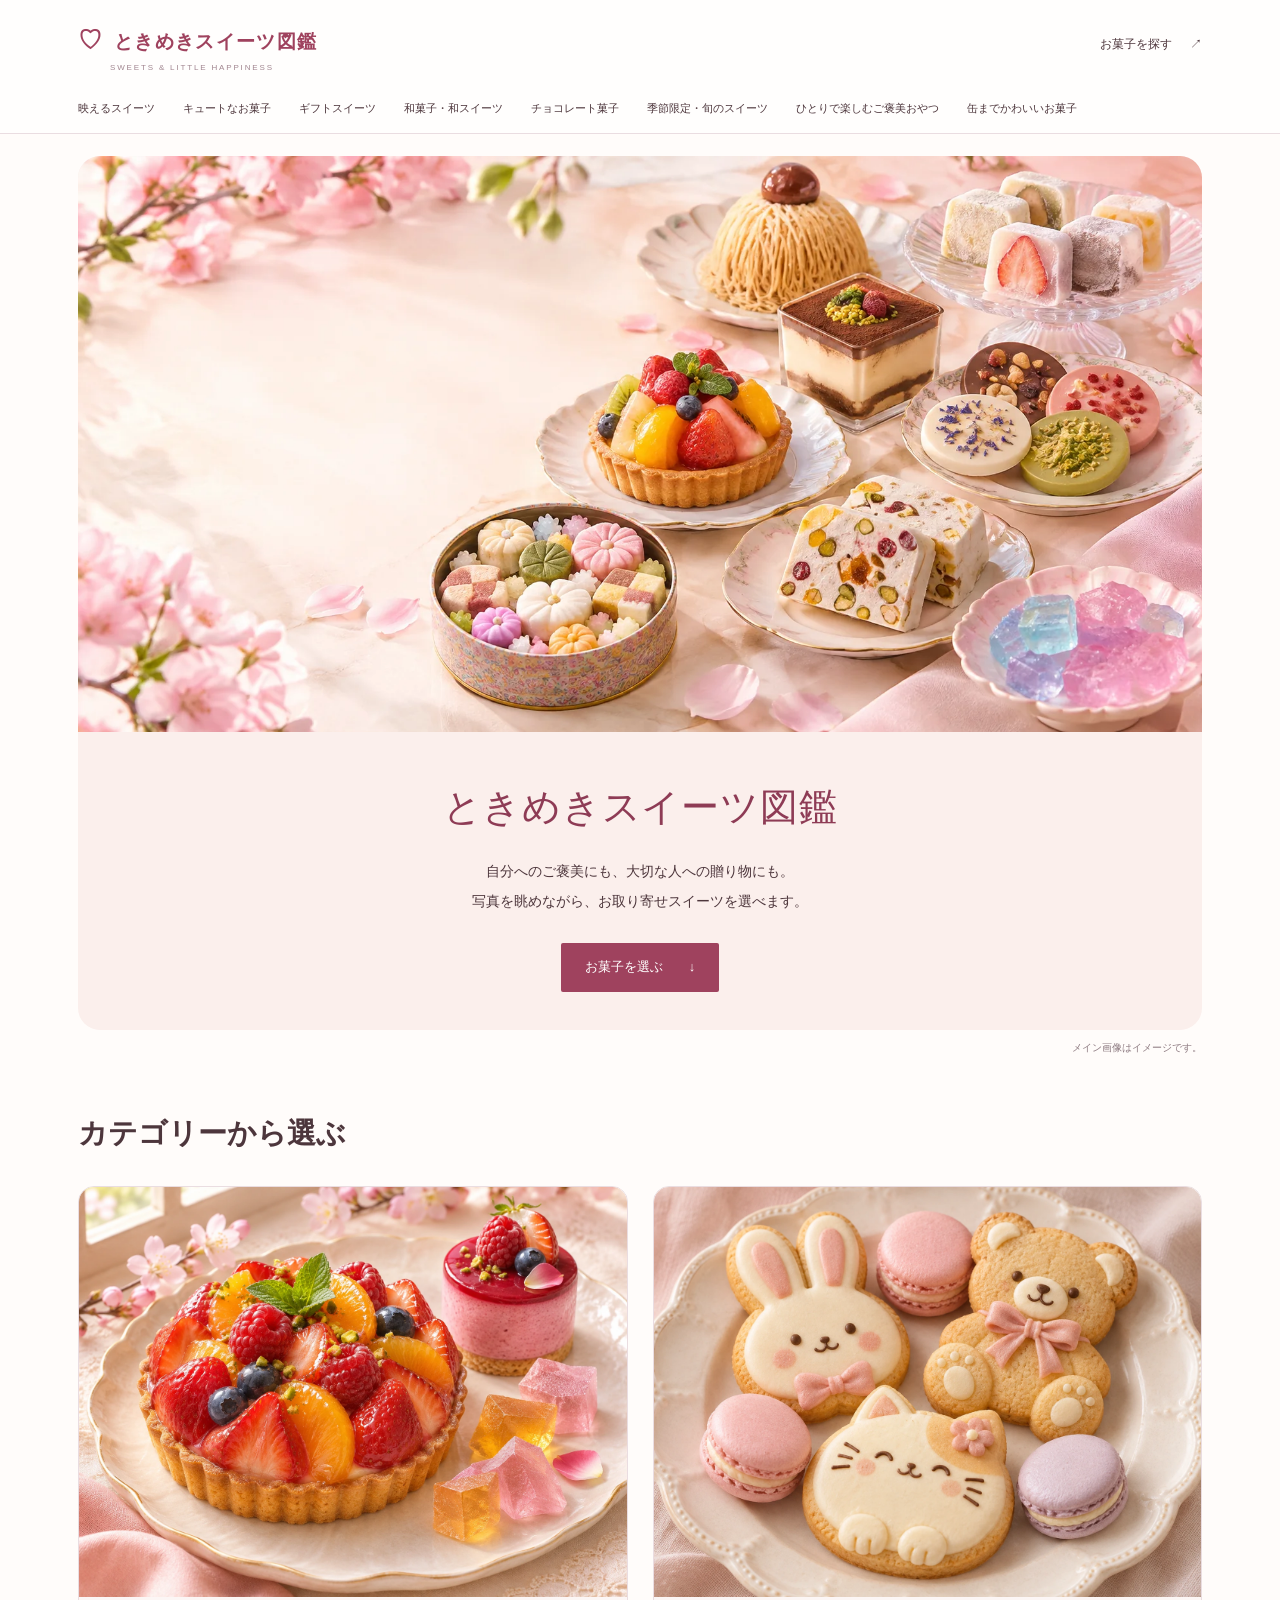
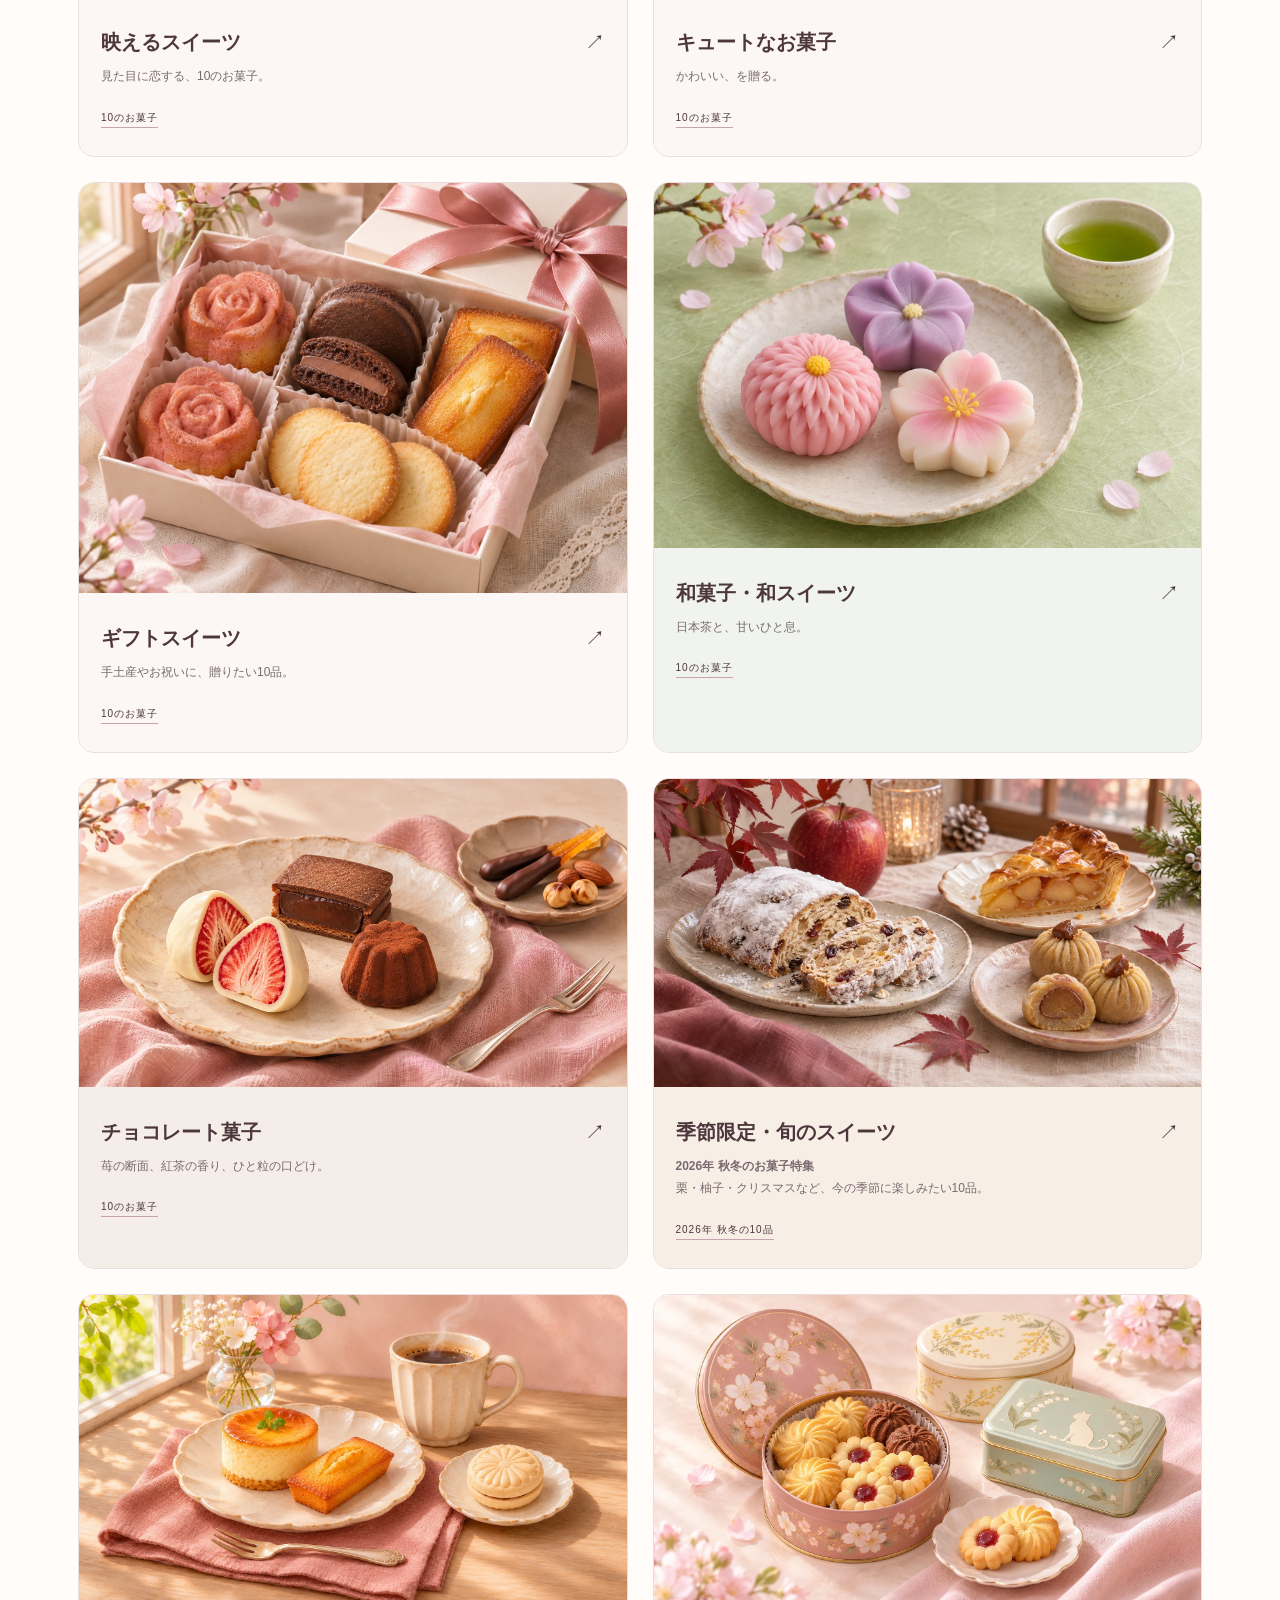
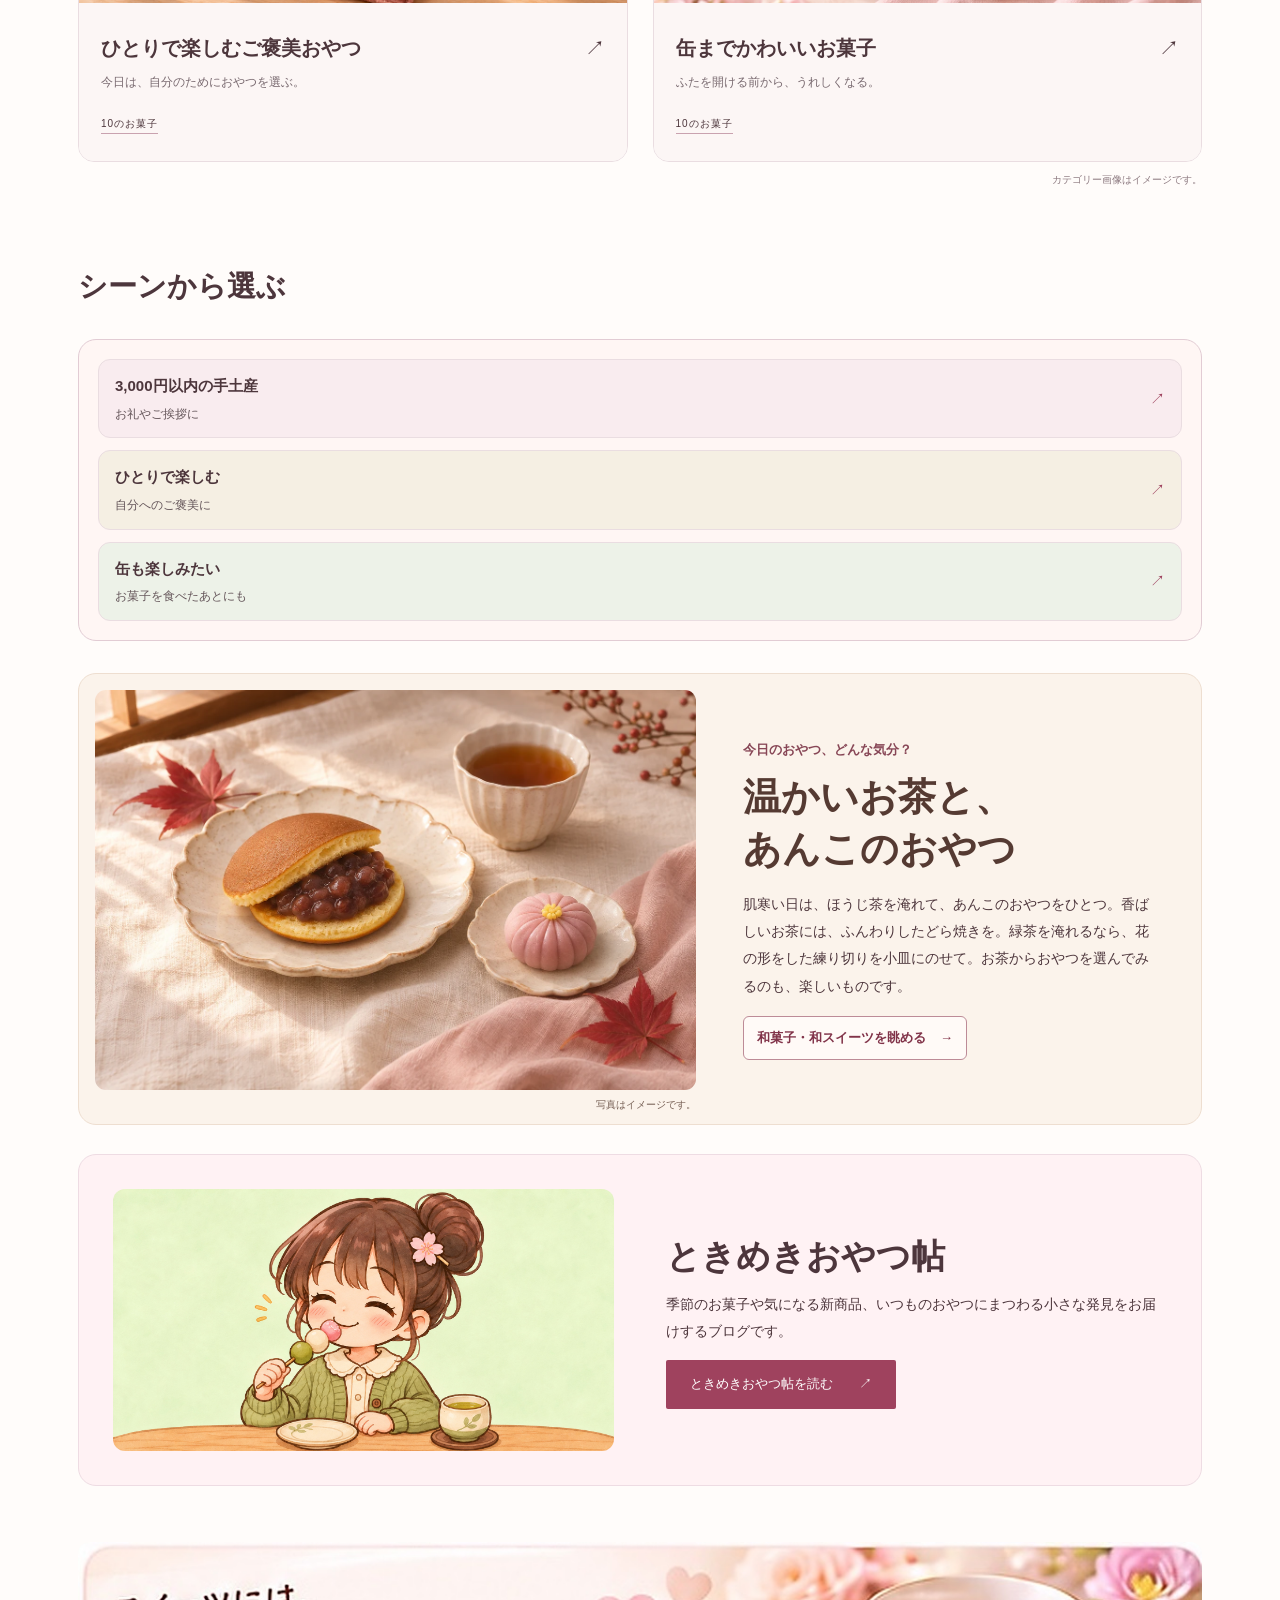
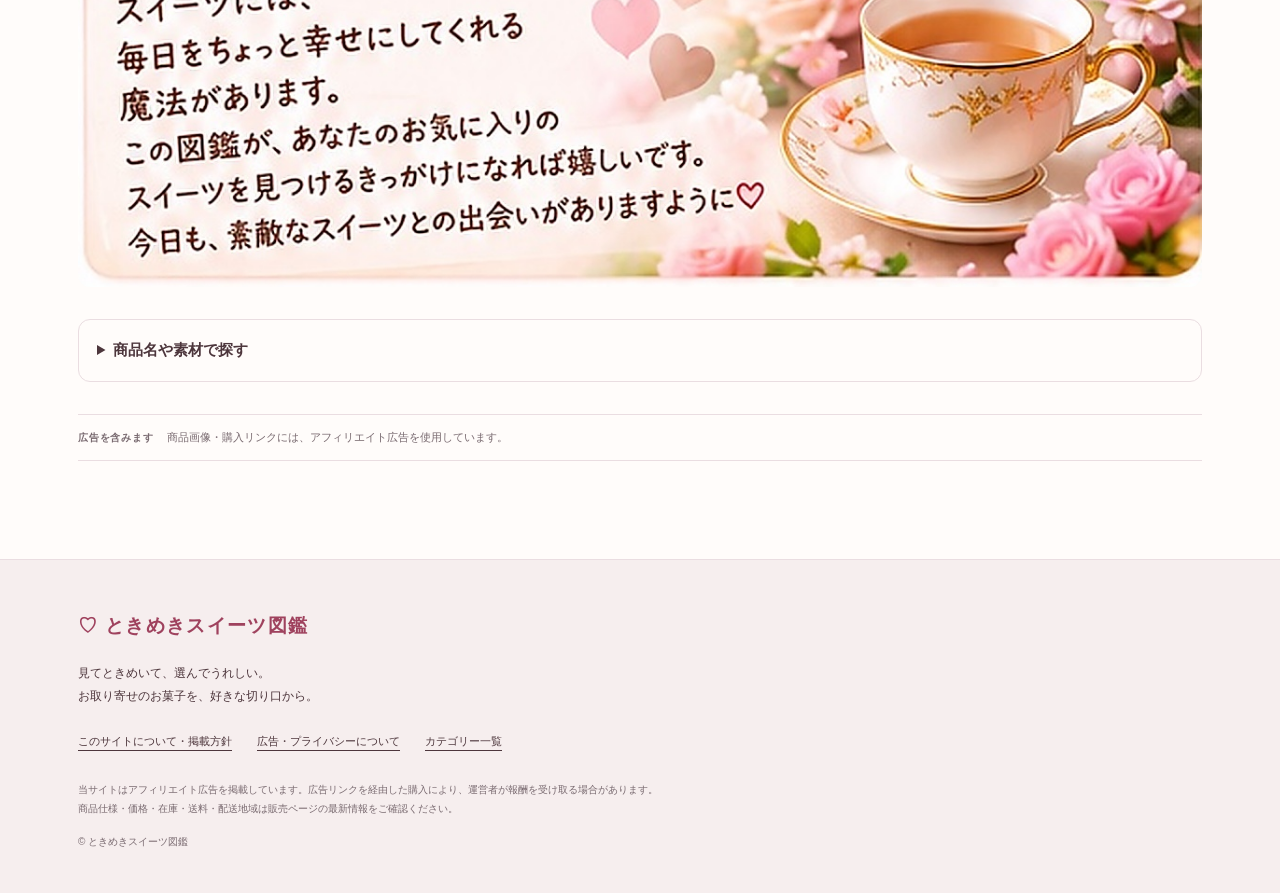
==== commit 27605bfe: "Add files via upload" ====
--- a/index.html
+++ b/index.html
@@ -18,6 +18,7 @@
   border: 1px solid #eedce3;
   border-radius: 18px;
 }
+.tea-feature + .oyatsu-journal { margin-top: 1.9em; }
 .oyatsu-journal img { width: 100%; height: auto; display: block; border-radius: 12px; }
 .oyatsu-journal h2 { font-size: clamp(23px, 3vw, 34px); margin-bottom: 8px; }
 .oyatsu-journal p { font-size: 14px; margin-bottom: 16px; }
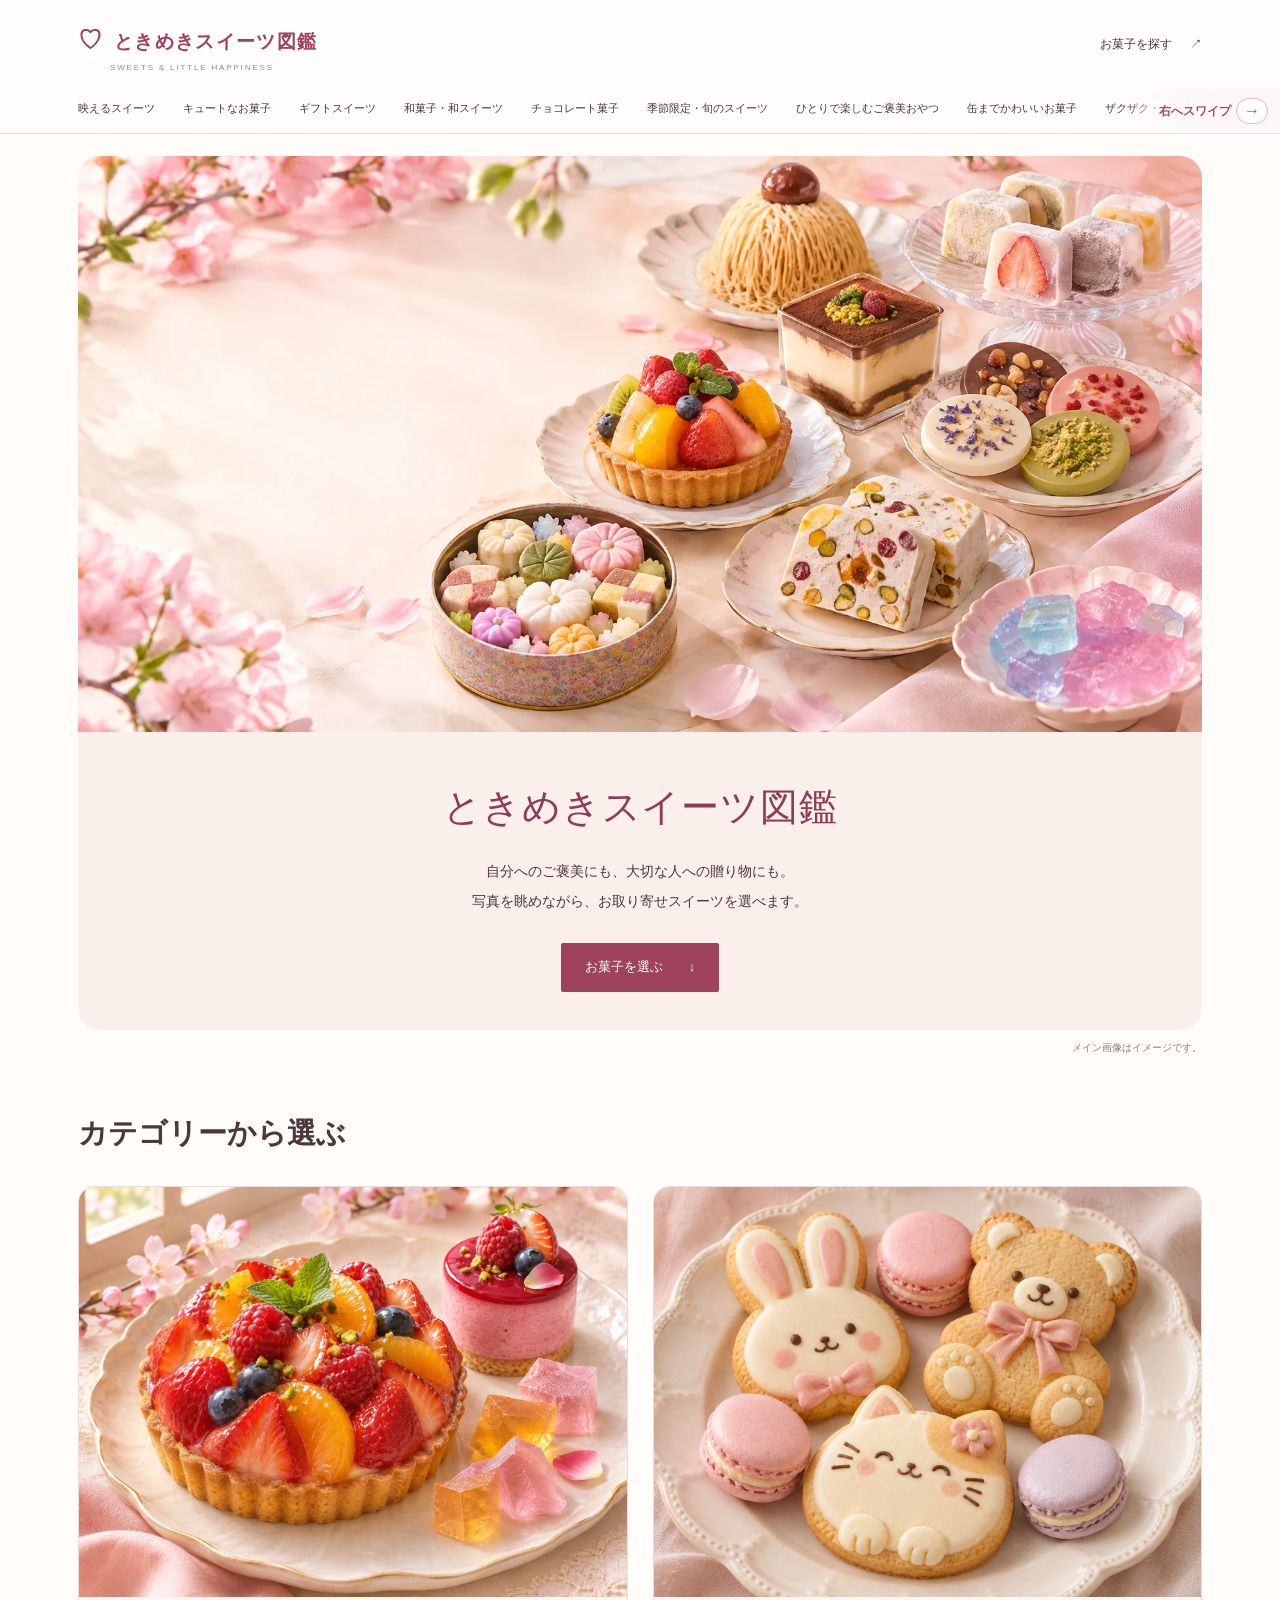
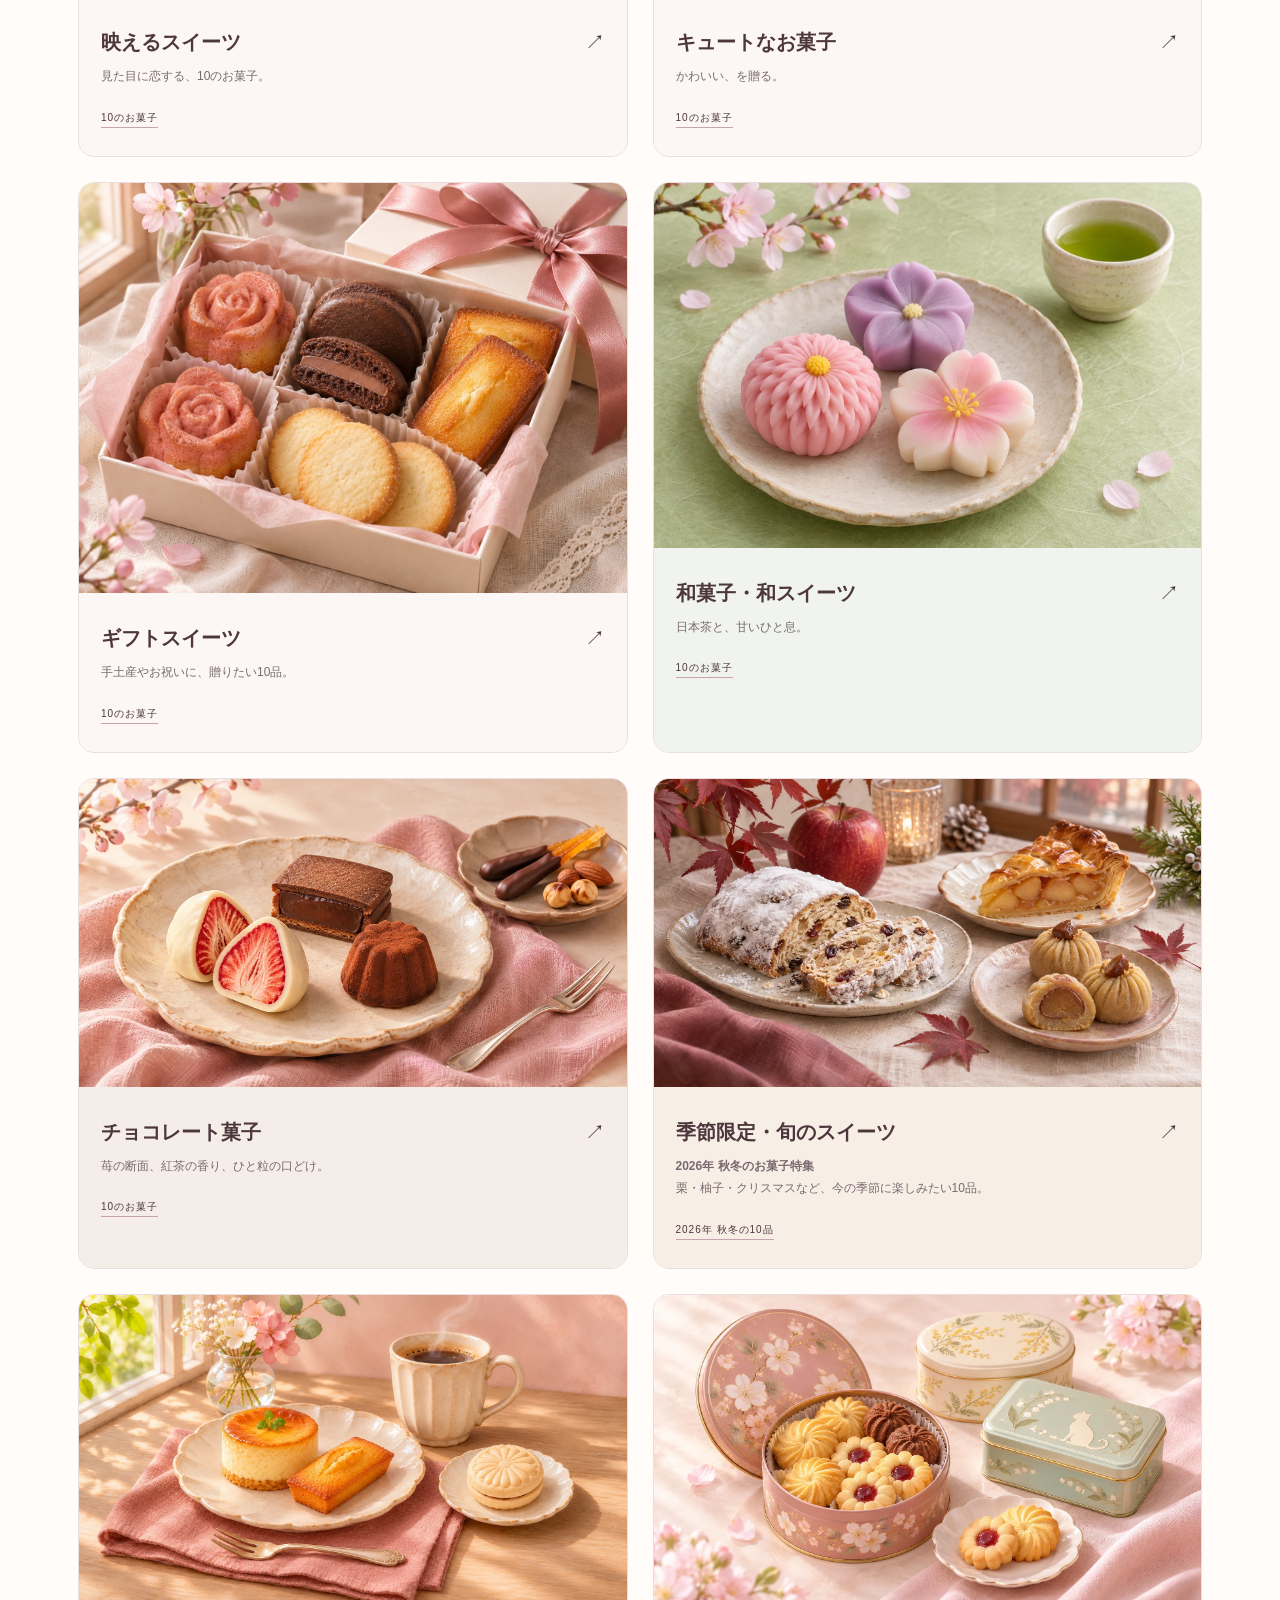
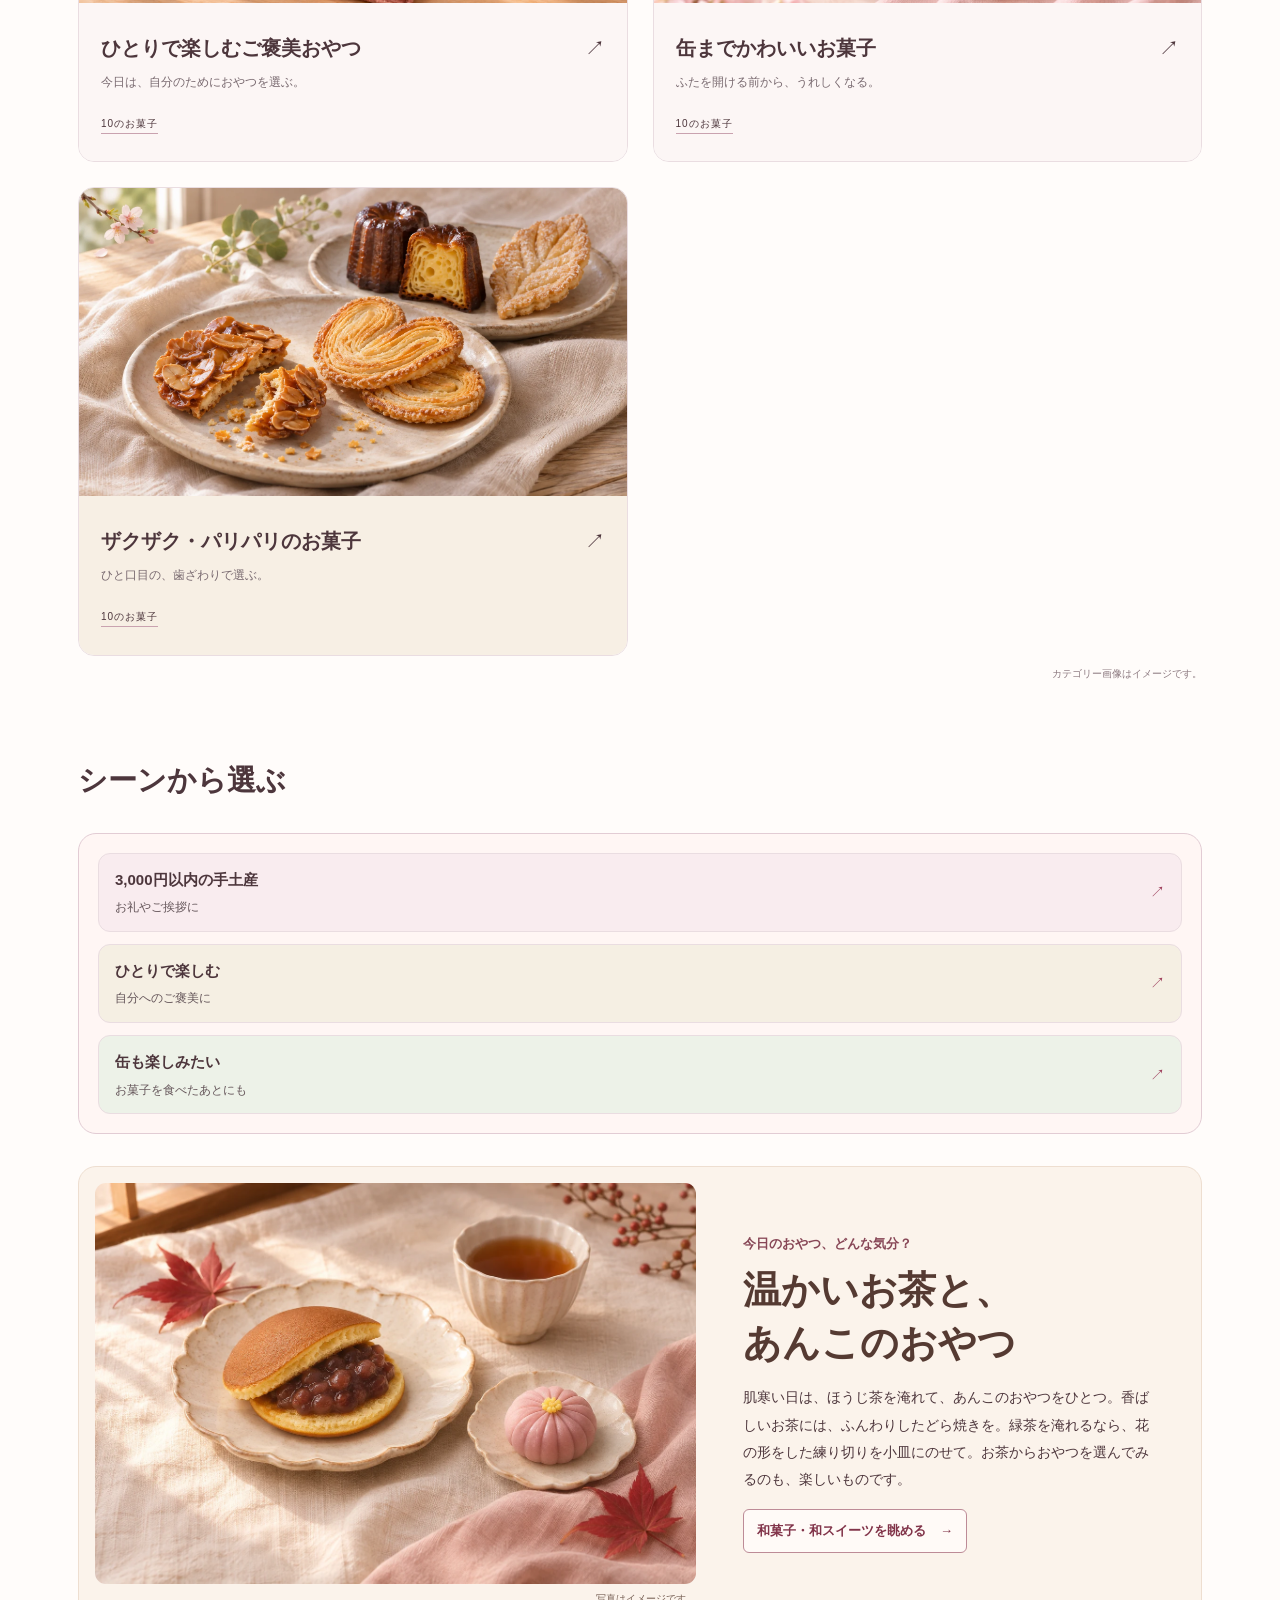
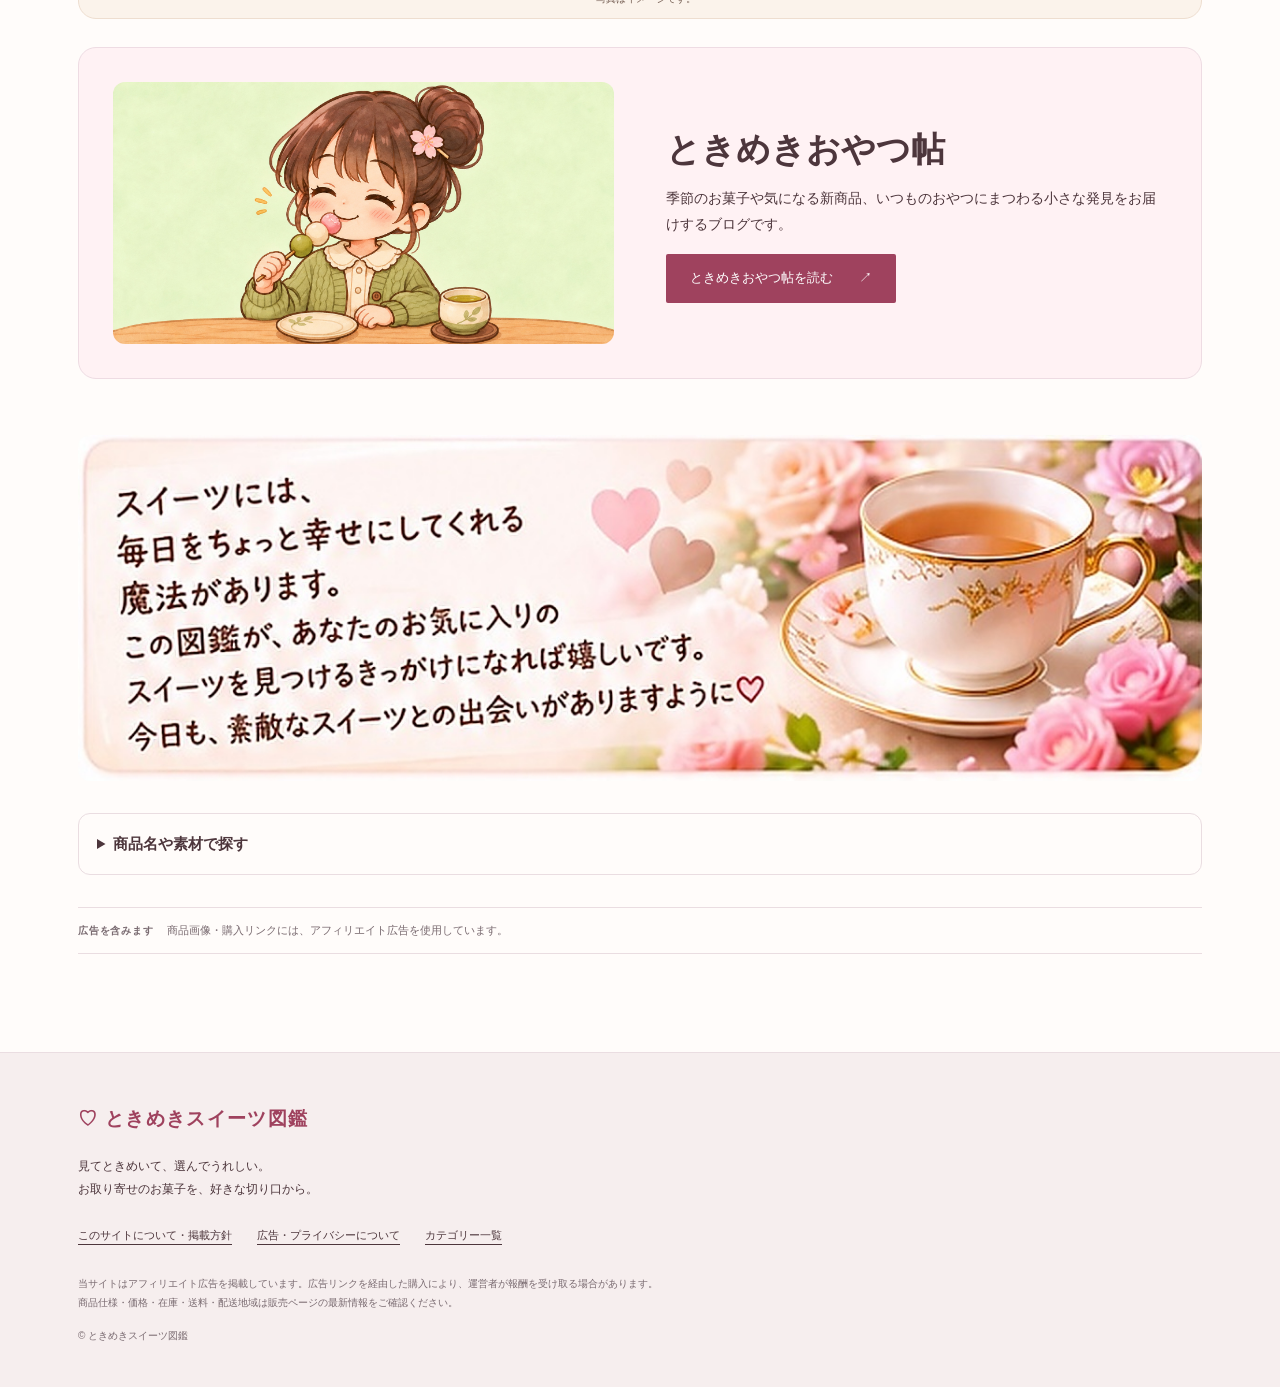
==== commit 9d63a02f: "Add files via upload" ====
--- a/index.html
+++ b/index.html
@@ -27,7 +27,7 @@
   .oyatsu-journal { grid-template-columns: minmax(0, 1fr); }
 }
 </style>
-</head><body><a class="skip" href="#main">本文へ移動</a><header class="site-header"><div class="header-inner"><a class="brand" href="index.html"><span aria-hidden="true">♡</span> ときめきスイーツ図鑑<small>SWEETS & LITTLE HAPPINESS</small></a><a class="header-link" href="index.html#categories">お菓子を探す <span>↗</span></a></div><div class="category-nav-wrap"><nav class="category-nav" aria-label="カテゴリー" id="category-scroll-nav"><a  href="haeru.html">映えるスイーツ</a><a  href="cute.html">キュートなお菓子</a><a  href="gift.html">ギフトスイーツ</a><a  href="wagashi.html">和菓子・和スイーツ</a><a  href="chocolate.html">チョコレート菓子</a><a  href="season.html">季節限定・旬のスイーツ</a><a href="solo.html">ひとりで楽しむご褒美おやつ</a><a href="tin.html">缶までかわいいお菓子</a></nav><span class="category-swipe-hint" id="category-swipe-hint" aria-hidden="true">右へスワイプ <span class="category-swipe-arrow">→</span></span></div></header><main id="main"><section class="home-hero simple-hero" aria-labelledby="home-title">
+</head><body><a class="skip" href="#main">本文へ移動</a><header class="site-header"><div class="header-inner"><a class="brand" href="index.html"><span aria-hidden="true">♡</span> ときめきスイーツ図鑑<small>SWEETS & LITTLE HAPPINESS</small></a><a class="header-link" href="index.html#categories">お菓子を探す <span>↗</span></a></div><div class="category-nav-wrap"><nav class="category-nav" aria-label="カテゴリー" id="category-scroll-nav"><a  href="haeru.html">映えるスイーツ</a><a  href="cute.html">キュートなお菓子</a><a  href="gift.html">ギフトスイーツ</a><a  href="wagashi.html">和菓子・和スイーツ</a><a  href="chocolate.html">チョコレート菓子</a><a  href="season.html">季節限定・旬のスイーツ</a><a href="solo.html">ひとりで楽しむご褒美おやつ</a><a href="tin.html">缶までかわいいお菓子</a><a href="crisp.html">ザクザク・パリパリのお菓子</a></nav><span class="category-swipe-hint" id="category-swipe-hint" aria-hidden="true">右へスワイプ <span class="category-swipe-arrow">→</span></span></div></header><main id="main"><section class="home-hero simple-hero" aria-labelledby="home-title">
   <img class="home-hero-image" src="haeru-main.webp" alt="桜の花と、タルトや華やかなお菓子を並べたイメージ" width="1752" height="897" fetchpriority="high">
   <div class="home-hero-copy">
     <h1 id="home-title">ときめきスイーツ図鑑</h1>
@@ -38,7 +38,7 @@
 <p class="image-note">メイン画像はイメージです。</p>
 
 <section id="categories" class="home-section simple-collections">
-  <div class="section-head"><h2>カテゴリーから選ぶ</h2></div><div class="category-grid"><a class="category-card category-haeru" href="haeru.html"><div class="category-photo category-banner"><img src="category-haeru.webp" alt="" width="1448" height="1086" loading="lazy"></div><div class="category-copy"><h3>映えるスイーツ <span>↗</span></h3><p>見た目に恋する、10のお菓子。</p><span class="count">10のお菓子</span></div></a><a class="category-card category-cute" href="cute.html"><div class="category-photo category-banner"><img src="category-cute.webp" alt="" width="1448" height="1086" loading="lazy"></div><div class="category-copy"><h3>キュートなお菓子 <span>↗</span></h3><p>かわいい、を贈る。</p><span class="count">10のお菓子</span></div></a><a class="category-card category-gift" href="gift.html"><div class="category-photo category-banner"><img src="category-gift.webp" alt="" width="1448" height="1086" loading="lazy"></div><div class="category-copy"><h3>ギフトスイーツ <span>↗</span></h3><p>手土産やお祝いに、贈りたい10品。</p><span class="count">10のお菓子</span></div></a><a class="category-card category-wagashi" href="wagashi.html"><div class="category-photo category-banner"><img src="category-wagashi.webp" alt="" width="1536" height="1024" loading="lazy"></div><div class="category-copy"><h3>和菓子・和スイーツ <span>↗</span></h3><p>日本茶と、甘いひと息。</p><span class="count">10のお菓子</span></div></a><a class="category-card category-chocolate" href="chocolate.html"><div class="category-photo category-banner"><img src="category-chocolate.webp" alt="" width="1672" height="941" loading="lazy"></div><div class="category-copy"><h3>チョコレート菓子 <span>↗</span></h3><p>苺の断面、紅茶の香り、ひと粒の口どけ。</p><span class="count">10のお菓子</span></div></a><a class="category-card category-season" href="season.html"><div class="category-photo category-banner"><img src="category-season.webp" alt="" width="1672" height="941" loading="lazy"></div><div class="category-copy"><h3>季節限定・旬のスイーツ <span>↗</span></h3><p><strong>2026年 秋冬のお菓子特集</strong><br>栗・柚子・クリスマスなど、今の季節に楽しみたい10品。</p><span class="count">2026年 秋冬の10品</span></div></a><a class="category-card category-solo" href="solo.html"><div class="category-photo category-banner"><img src="category-solo.webp" alt="" width="1672" height="941" loading="lazy"></div><div class="category-copy"><h3>ひとりで楽しむご褒美おやつ <span>↗</span></h3><p>今日は、自分のためにおやつを選ぶ。</p><span class="count">10のお菓子</span></div></a><a class="category-card category-tin" href="tin.html"><div class="category-photo category-banner"><img src="category-tin.webp" alt="" width="1672" height="941" loading="lazy"></div><div class="category-copy"><h3>缶までかわいいお菓子 <span>↗</span></h3><p>ふたを開ける前から、うれしくなる。</p><span class="count">10のお菓子</span></div></a></div>
+  <div class="section-head"><h2>カテゴリーから選ぶ</h2></div><div class="category-grid"><a class="category-card category-haeru" href="haeru.html"><div class="category-photo category-banner"><img src="category-haeru.webp" alt="" width="1448" height="1086" loading="lazy"></div><div class="category-copy"><h3>映えるスイーツ <span>↗</span></h3><p>見た目に恋する、10のお菓子。</p><span class="count">10のお菓子</span></div></a><a class="category-card category-cute" href="cute.html"><div class="category-photo category-banner"><img src="category-cute.webp" alt="" width="1448" height="1086" loading="lazy"></div><div class="category-copy"><h3>キュートなお菓子 <span>↗</span></h3><p>かわいい、を贈る。</p><span class="count">10のお菓子</span></div></a><a class="category-card category-gift" href="gift.html"><div class="category-photo category-banner"><img src="category-gift.webp" alt="" width="1448" height="1086" loading="lazy"></div><div class="category-copy"><h3>ギフトスイーツ <span>↗</span></h3><p>手土産やお祝いに、贈りたい10品。</p><span class="count">10のお菓子</span></div></a><a class="category-card category-wagashi" href="wagashi.html"><div class="category-photo category-banner"><img src="category-wagashi.webp" alt="" width="1536" height="1024" loading="lazy"></div><div class="category-copy"><h3>和菓子・和スイーツ <span>↗</span></h3><p>日本茶と、甘いひと息。</p><span class="count">10のお菓子</span></div></a><a class="category-card category-chocolate" href="chocolate.html"><div class="category-photo category-banner"><img src="category-chocolate.webp" alt="" width="1672" height="941" loading="lazy"></div><div class="category-copy"><h3>チョコレート菓子 <span>↗</span></h3><p>苺の断面、紅茶の香り、ひと粒の口どけ。</p><span class="count">10のお菓子</span></div></a><a class="category-card category-season" href="season.html"><div class="category-photo category-banner"><img src="category-season.webp" alt="" width="1672" height="941" loading="lazy"></div><div class="category-copy"><h3>季節限定・旬のスイーツ <span>↗</span></h3><p><strong>2026年 秋冬のお菓子特集</strong><br>栗・柚子・クリスマスなど、今の季節に楽しみたい10品。</p><span class="count">2026年 秋冬の10品</span></div></a><a class="category-card category-solo" href="solo.html"><div class="category-photo category-banner"><img src="category-solo.webp" alt="" width="1672" height="941" loading="lazy"></div><div class="category-copy"><h3>ひとりで楽しむご褒美おやつ <span>↗</span></h3><p>今日は、自分のためにおやつを選ぶ。</p><span class="count">10のお菓子</span></div></a><a class="category-card category-tin" href="tin.html"><div class="category-photo category-banner"><img src="category-tin.webp" alt="" width="1672" height="941" loading="lazy"></div><div class="category-copy"><h3>缶までかわいいお菓子 <span>↗</span></h3><p>ふたを開ける前から、うれしくなる。</p><span class="count">10のお菓子</span></div></a><a class="category-card category-crisp" href="crisp.html"><div class="category-photo category-banner"><img src="category-crisp-sakura.webp" alt="" width="1672" height="941" loading="lazy"></div><div class="category-copy"><h3>ザクザク・パリパリのお菓子 <span>↗</span></h3><p>ひと口目の、歯ざわりで選ぶ。</p><span class="count">10のお菓子</span></div></a></div>
   <p class="image-note">カテゴリー画像はイメージです。</p>
 </section>
 <section id="scenes" class="scene-picker" aria-labelledby="scene-title">
@@ -80,7 +80,7 @@
   <label class="search-label" for="sweet-search">商品名・ブランド名・素材</label>
   <div class="search-input-wrap"><input id="sweet-search" type="search" placeholder="例：栗、パンダ" autocomplete="off"></div>
   <p id="search-status" class="result-status" aria-live="polite"></p>
-  <div class="search-results" hidden><a class="search-result" data-search="栗りん 栗千本（黄金） 繊細な見た目 細く絞られた栗のクリームが印象的な、和のモンブラン。箱の中に整然と並ぶ姿は、切り分ける前にも眺めたくなる繊細さです。栗のお菓子を探している方や、和と洋の両方が好きな方に。" href="haeru.html#product-kuririn"><img class="" src="https://thumbnail.image.rakuten.co.jp/@0_mall/serge-gens-ec/cabinet/kuri-senbon/imgrc0135094655.jpg" alt="栗りん 栗千本（黄金）" width="480" height="480" loading="lazy"><span><small>栗りん</small><strong>栗千本（黄金）</strong></span><span aria-hidden="true">↗</span></a><a class="search-result" data-search="宝月堂 MOCHI cube 四角い大福 四角い形が目を引く、キューブ型の大福。色の異なるものを少しずつ並べると、小さなお菓子のコレクションのようです。丸い大福とは違う見た目を楽しみたい方に。" href="haeru.html#product-mochi"><img class="" src="https://thumbnail.image.rakuten.co.jp/@0_mall/angers/cabinet/item_main0067/153030.jpg" alt="宝月堂 MOCHI cube" width="480" height="480" loading="lazy"><span><small>宝月堂</small><strong>MOCHI cube</strong></span><span aria-hidden="true">↗</span></a><a class="search-result" data-search="菓匠もりん 凛菓てぃらみす 和素材の瓶スイーツ 宇治抹茶、ほうじ茶、栗、黒ごまの4種類を詰め合わせたティラミス。落ち着いた色合いの瓶を並べて、その日の気分で味を選ぶ楽しみがあります。和素材のデザートが好きな方へ。" href="haeru.html#product-morin"><img class="" src="https://thumbnail.image.rakuten.co.jp/@0_mall/kasyou-morin/cabinet/05776678/08583447/thiramisu4-sum.jpg" alt="菓匠もりん 凛菓てぃらみす" width="480" height="480" loading="lazy"><span><small>菓匠もりん</small><strong>凛菓てぃらみす</strong></span><span aria-hidden="true">↗</span></a><a class="search-result" data-search="ショコラブティック レクラ 惑星の輝き 惑星モチーフ 太陽系の8惑星をモチーフにしたチョコレート。青や赤、マーブル模様など、一粒ごとに違う表情を楽しめます。宇宙や星が好きな方への贈り物としても、話題が広がりそうな一箱です。" href="haeru.html#product-planet"><img class="" src="https://thumbnail.image.rakuten.co.jp/@0_mall/macaron-store/cabinet/img8/a-ik-519-1.jpg" alt="ショコラブティック レクラ 惑星の輝き" width="480" height="480" loading="lazy"><span><small>ショコラブティック レクラ</small><strong>惑星の輝き</strong></span><span aria-hidden="true">↗</span></a><a class="search-result" data-search="するが フルーツ大福 6個入 色とりどりの断面 果物を包んだ大福の詰め合わせ。半分に切って小皿に並べると、果物ごとに違う断面が楽しめます。どれから食べようか選ぶ時間も楽しい一箱です。" href="haeru.html#product-suruga-fruit-daifuku"><img class="" src="https://thumbnail.image.rakuten.co.jp/@0_mall/surugayaki/cabinet/daihuku/imgrc0159822909.jpg" alt="するが フルーツ大福 6個入" width="480" height="480" loading="lazy"><span><small>するが</small><strong>フルーツ大福 6個入</strong></span><span aria-hidden="true">↗</span></a><a class="search-result" data-search="100PINE 宝石のようなカッサータ シチリアーナ 断面を楽しむ 白い生地の中に果実やナッツが散りばめられたカッサータ。切り分ける場所によって変わる断面の表情が魅力です。ホールケーキとはひと味違うデザートを探している方に。" href="haeru.html#product-cassata"><img class="" src="https://thumbnail.image.rakuten.co.jp/@0_mall/greek-yogurt/cabinet/thumb/100pine/100pine-cassata-jj.jpg" alt="100PINE 宝石のようなカッサータ シチリアーナ" width="480" height="480" loading="lazy"><span><small>100PINE</small><strong>宝石のようなカッサータ シチリアーナ</strong></span><span aria-hidden="true">↗</span></a><a class="search-result" data-search="フレッシュタルトのお店 STYLE みにたると 9種9個セット 9種類の楽しさ 種類の違う小さなタルトを、一度に9つ楽しめるセット。色と形の違いを見ながら、ひとつずつ選ぶ時間も楽しみになります。少しずついろいろなお菓子を味わいたい方に。" href="haeru.html#product-mini-tart"><img class="" src="https://thumbnail.image.rakuten.co.jp/@0_mall/freshtart-style/cabinet/10979844/11078581/11848340/imgrc0109402621.jpg" alt="フレッシュタルトのお店 STYLE みにたると 9種9個セット" width="480" height="480" loading="lazy"><span><small>フレッシュタルトのお店 STYLE</small><strong>みにたると 9種9個セット</strong></span><span aria-hidden="true">↗</span></a><a class="search-result" data-search="銀座千疋屋 銀座タルト（フルーツ） みんなで切り分け さまざまな果実を飾ったホールタイプのタルト。明るい色の組み合わせが、お祝いのテーブルにもよく映えます。小さな詰め合わせより、みんなで切り分ける一台を選びたいときに。" href="haeru.html#product-fruit-tart"><img class="" src="https://thumbnail.image.rakuten.co.jp/@0_mall/ginza-sembikiya/cabinet/img/cake/pgs-144/pgs-144-2.jpg" alt="銀座千疋屋 銀座タルト（フルーツ）" width="480" height="480" loading="lazy"><span><small>銀座千疋屋</small><strong>銀座タルト（フルーツ）</strong></span><span aria-hidden="true">↗</span></a><a class="search-result" data-search="銀座菊廼舎 冨貴寄 青丸缶 和のお菓子缶 色も形も異なる小さなお菓子を、缶の中にぎゅっと詰めた冨貴寄。ひとつずつ見つける楽しさがあり、和菓子らしい細やかなかわいらしさを感じられます。お茶と一緒にゆっくり楽しみたい一缶です。" href="haeru.html#product-fukiyose"><img class="" src="https://thumbnail.image.rakuten.co.jp/@0_mall/bellevie-harima/cabinet/1118/gift2/marutaka-441_s1.jpg" alt="銀座菊廼舎 冨貴寄 青丸缶" width="480" height="480" loading="lazy"><span><small>銀座菊廼舎</small><strong>冨貴寄 青丸缶</strong></span><span aria-hidden="true">↗</span></a><a class="search-result" data-search="R.L（エール・エル） ワッフルケーキ 10個 色とりどりの断面 ふんわりしたワッフル生地でクリームを挟んだ、小ぶりなワッフルケーキ。色の違う断面が並ぶ姿と、どれから食べようか選ぶ時間を楽しめます。家族や友人と少しずつ分けたいときにも。" href="haeru.html#product-waffle"><img class="" src="https://thumbnail.image.rakuten.co.jp/@0_mall/rl-waffle/cabinet/w0010/01.jpg" alt="R.L（エール・エル） ワッフルケーキ 10個" width="480" height="480" loading="lazy"><span><small>R.L（エール・エル）</small><strong>ワッフルケーキ 10個</strong></span><span aria-hidden="true">↗</span></a><a class="search-result" data-search="マシュマロ キッチン 夢の3匹セットマシュマロ どうぶつモチーフ うさぎ、くま、ねこをかたどったマシュマロのセット。丸いフォルムとやさしい表情が、ちょっとした贈り物にも似合います。ケーキとは違う、小さくて愛らしいお菓子を選びたい方に。" href="cute.html#product-animal-marshmallow"><img class="" src="https://thumbnail.image.rakuten.co.jp/@0_mall/marshmallow-k/cabinet/3bikiset/nk_3h_6ks.jpg" alt="マシュマロ キッチン 夢の3匹セットマシュマロ" width="480" height="480" loading="lazy"><span><small>マシュマロ キッチン</small><strong>夢の3匹セットマシュマロ</strong></span><span aria-hidden="true">↗</span></a><a class="search-result" data-search="お菓子処ひろせ 選べる どうぶつまんじゅう かわいい和菓子 動物の姿をした、愛らしいおまんじゅう。和菓子にもかわいらしさを求めたいときに選びたくなります。種類や詰め合わせの内容を選ぶ楽しみもあるので、贈る相手を思い浮かべながら確認してみてください。" href="cute.html#product-animal-manju"><img class="" src="https://thumbnail.image.rakuten.co.jp/@0_mall/okashidokorohirose/cabinet/14081781/14081788/imgrc0121764560.jpg" alt="お菓子処ひろせ 選べる どうぶつまんじゅう" width="480" height="480" loading="lazy"><span><small>お菓子処ひろせ</small><strong>選べる どうぶつまんじゅう</strong></span><span aria-hidden="true">↗</span></a><a class="search-result" data-search="カファレル きのこポット 赤 容器も楽しむ 赤いきのこの形の容器が印象的なチョコレート。きのこ柄の包みもかわいらしく、お菓子を楽しんだあとの容器の使い道を考える時間まで楽しめそうです。パッケージも大切にしたい方へ。" href="cute.html#product-caffarel"><img class="" src="https://thumbnail.image.rakuten.co.jp/@0_mall/caffarel/cabinet/14136493/imgrc0156493708.jpg" alt="カファレル きのこポット 赤" width="480" height="480" loading="lazy"><span><small>カファレル</small><strong>きのこポット 赤</strong></span><span aria-hidden="true">↗</span></a><a class="search-result" data-search="花えちぜん エディブルフラワーロリポップ 食べられるお花 カラフルなチョコレートで包んだバウムクーヘンに、食べられる花を飾ったお菓子。スティック付きの姿も愛らしく、小さな花束を選ぶような楽しさがあります。華やかなプチギフトを探している方に。" href="cute.html#product-flower-pop"><img class="" src="https://thumbnail.image.rakuten.co.jp/@0_mall/hanaechizen/cabinet/medama/free/baumu200_me26.jpg" alt="花えちぜん エディブルフラワーロリポップ" width="480" height="480" loading="lazy"><span><small>花えちぜん</small><strong>エディブルフラワーロリポップ</strong></span><span aria-hidden="true">↗</span></a><a class="search-result" data-search="伊藤久右衛門 抹茶パフェアイスバー パフェのようなアイス お店の抹茶パフェをアイスバーにした、飾りも華やかなデザート。一本ずつ違う見た目を楽しめるので、抹茶好きの方と一緒に選ぶ時間も楽しめます。お皿に並べても印象に残るスイーツです。" href="cute.html#product-parfait-bar"><img class="" src="https://thumbnail.image.rakuten.co.jp/@0_mall/itohkyuemon/cabinet/14004369/090279_n.jpg" alt="伊藤久右衛門 抹茶パフェアイスバー" width="480" height="480" loading="lazy"><span><small>伊藤久右衛門</small><strong>抹茶パフェアイスバー</strong></span><span aria-hidden="true">↗</span></a><a class="search-result" data-search="起き上り本舗 起き上り最中 小倉あん 2個入 縁起ものの最中 起き上りのだるまをかたどった最中。小倉あんの2個入りは、ちょっとしたお礼や、和菓子を少しだけ選びたいときの候補になります。気軽な価格帯でも、形の楽しさを添えたい方へ。" href="cute.html#product-monaka"><img class="" src="https://thumbnail.image.rakuten.co.jp/@0_mall/okiagarihonpo/cabinet/item/m-ogura/icon-ogura2.jpg" alt="起き上り本舗 起き上り最中 小倉あん 2個入" width="480" height="480" loading="lazy"><span><small>起き上り本舗</small><strong>起き上り最中 小倉あん 2個入</strong></span><span aria-hidden="true">↗</span></a><a class="search-result" data-search="カタヌキヤ マフラーパンダバウム 3個セット 冬の型ぬきバウム マフラー姿のパンダがかわいい、期間限定のバウムクーヘン。姿を眺めるだけでなく、型抜きしながら食べる楽しさもあります。かわいいものが好きな方への、小さな冬の贈り物に。" href="cute.html#product-panda-winter"><img class="" src="https://thumbnail.image.rakuten.co.jp/@0_mall/kioskgift/cabinet/katanukiya/imgrc0106819789.jpg" alt="カタヌキヤ マフラーパンダバウム 3個セット" width="480" height="480" loading="lazy"><span><small>カタヌキヤ</small><strong>マフラーパンダバウム 3個セット</strong></span><span aria-hidden="true">↗</span></a><a class="search-result" data-search="ヨックモック クリスマス シガール クリスマス仕様 くるりと巻かれた形が特徴のシガールを、クリスマスの装いで楽しめる一箱。華やかなケーキとは違う、少しずつ分けやすい焼き菓子を選びたいときに。冬のごあいさつの候補にもなります。" href="cute.html#product-yoku-christmas"><img class="" src="https://thumbnail.image.rakuten.co.jp/@0_mall/yokumoku/cabinet/yokumoku_thumbnail/seasonal/11133631/xmas_cigare_26a.jpg" alt="ヨックモック クリスマス シガール" width="480" height="480" loading="lazy"><span><small>ヨックモック</small><strong>クリスマス シガール</strong></span><span aria-hidden="true">↗</span></a><a class="search-result" data-search="ロイズ 生チョコレート［オーレ］ウインターパッケージ 冬限定パッケージ ロイズの生チョコレート［オーレ］を、冬のパッケージで楽しめる商品です。季節の装いを添えた小さな贈り物や、自分用の冬のおやつの候補に。期間・数量限定のため、注文時の販売状況をご確認ください。" href="cute.html#product-royce-winter"><img class="" src="https://thumbnail.image.rakuten.co.jp/@0_mall/royce/cabinet/limited/2024christmas/172_4.jpg" alt="ロイズ 生チョコレート［オーレ］ウインターパッケージ" width="480" height="480" loading="lazy"><span><small>ロイズ</small><strong>生チョコレート［オーレ］ウインターパッケージ</strong></span><span aria-hidden="true">↗</span></a><a class="search-result" data-search="とらや 干支パッケージ小形羊羹 10本入 年末年始の贈り物 小形羊羹を干支のパッケージで楽しめる詰め合わせ。和菓子を少しずつ味わいたい方への贈り物や、年末年始のごあいさつに選びたい一箱です。注文前に干支の絵柄や詰め合わせ内容を確認してください。" href="cute.html#product-toraya-eto"><img class="" src="https://thumbnail.image.rakuten.co.jp/@0_mall/maruhiro-store/cabinet/w26/428027g_1.jpg" alt="とらや 干支パッケージ小形羊羹 10本入" width="480" height="480" loading="lazy"><span><small>とらや</small><strong>干支パッケージ小形羊羹 10本入</strong></span><span aria-hidden="true">↗</span></a><a class="search-result" data-search="神戸フランツ 神戸魔法の壷プリン 4個入 お祝い・冷凍ギフト 陶器の壷に入ったプリンは、食卓に並べるだけでちょっとした特別感があります。やわらかなクリーム、濃厚なカスタード、ほろ苦いカラメルをひとさじずつ。誕生日や、ご家族にデザートを贈りたい日に。" href="gift.html#product-frantz-tsubo"><img class="" src="https://thumbnail.image.rakuten.co.jp/@0_gold/frantz/photo/640/pudding-02-04.jpg" alt="神戸フランツ 神戸魔法の壷プリン 4個入" width="480" height="480" loading="lazy"><span><small>神戸フランツ</small><strong>神戸魔法の壷プリン 4個入</strong></span><span aria-hidden="true">↗</span></a><a class="search-result" data-search="銀座ウエスト ドライケーキ DC-AN 11袋入 きちんとしたお礼 リーフパイやヴィクトリアなど、形や食感の違う焼き菓子の詰め合わせ。落ち着いた箱入りで、お世話になった方へのお礼や、ご家族でお茶を楽しむ日の手土産に選びやすい一箱です。" href="gift.html#product-west-dry-cakes"><img class="" src="https://thumbnail.image.rakuten.co.jp/@0_mall/ginza-west/cabinet/02546721/02564637/imgrc0067981061.jpg" alt="銀座ウエスト ドライケーキ DC-AN 11袋入" width="480" height="480" loading="lazy"><span><small>銀座ウエスト</small><strong>ドライケーキ DC-AN 11袋入</strong></span><span aria-hidden="true">↗</span></a><a class="search-result" data-search="鎌倉紅谷 クルミッ子 8個入 少人数への手土産 クルミを詰めたキャラメルをバター生地で挟んだ、鎌倉のお菓子です。一つずつ手に取りやすく、コーヒーと一緒にゆっくり楽しんでもらいたいときや、少人数への手土産に。" href="gift.html#product-kurumicco"><img class="" src="https://thumbnail.image.rakuten.co.jp/@0_mall/pandacn/cabinet/12581693/imgrc0099756103.jpg" alt="鎌倉紅谷 クルミッ子 8個入" width="480" height="480" loading="lazy"><span><small>鎌倉紅谷</small><strong>クルミッ子 8個入</strong></span><span aria-hidden="true">↗</span></a><a class="search-result" data-search="資生堂パーラー ラ・ガナサンド 8個入 ショコラ好きに ガナッシュをショコラ生地で挟んだ、個包装の焼き菓子です。チョコレートが好きな方への贈りものに。８個入りなので、職場への小さなお礼や、家族で少しずつ楽しむ手土産にも向きます。" href="gift.html#product-shiseido-gana"><img class="" src="https://thumbnail.image.rakuten.co.jp/@0_mall/shiseido-parlour/cabinet/chocolate/ganasand/39506_2025_thum.jpg" alt="資生堂パーラー ラ・ガナサンド 8個入" width="480" height="480" loading="lazy"><span><small>資生堂パーラー</small><strong>ラ・ガナサンド 8個入</strong></span><span aria-hidden="true">↗</span></a><a class="search-result" data-search="メゾンデュミエル マカダミア キャラメルサンド 5個入 友人へのお礼 キャラメルとマカダミアナッツをサブレで挟み、チョコレートで包んだお菓子です。小さな箱でも、一つにいくつもの食感が詰まっています。コーヒーが好きな友人へのお礼や、二人で楽しむ贈りものに。" href="gift.html#product-miel-caramel"><img class="" src="https://thumbnail.image.rakuten.co.jp/@0_mall/maisondumiel/cabinet/cr/kago/caramelsand_kago_01.jpg" alt="メゾンデュミエル マカダミア キャラメルサンド 5個入" width="480" height="480" loading="lazy"><span><small>メゾンデュミエル</small><strong>マカダミア キャラメルサンド 5個入</strong></span><span aria-hidden="true">↗</span></a><a class="search-result" data-search="パティスリー キハチ アソートBOX M（手提げ付き） リボン付きの手土産 バームクーヘンやクッキーなど、いくつかの焼き菓子を一箱で楽しめる詰め合わせです。手提げ付きで、訪問先への手土産や、ちょっと改まったお返しにも使いやすい一品。" href="gift.html#product-kihachi-assort-m"><img class="" src="https://thumbnail.image.rakuten.co.jp/@0_mall/kihachi/cabinet/recommend/09275471/k14503_thumb.jpg" alt="パティスリー キハチ アソートBOX M（手提げ付き）" width="480" height="480" loading="lazy"><span><small>パティスリー キハチ</small><strong>アソートBOX M（手提げ付き）</strong></span><span aria-hidden="true">↗</span></a><a class="search-result" data-search="PRESS BUTTER SAND バターサンド〈あまおう苺〉9個入 気軽なお祝い あまおう苺を使ったバタークリームとバターキャラメルを、クッキーで挟んだお菓子です。ピンクの箱が華やかで、気軽なお祝いに。個包装なので、一人ずつ分けて渡すときにも選べます。" href="gift.html#product-press-amaou"><img class="" src="https://thumbnail.image.rakuten.co.jp/@0_mall/bake-the-online/cabinet/item001/new2510/1003170_1.jpg" alt="PRESS BUTTER SAND バターサンド〈あまおう苺〉9個入" width="480" height="480" loading="lazy"><span><small>PRESS BUTTER SAND</small><strong>バターサンド〈あまおう苺〉9個入</strong></span><span aria-hidden="true">↗</span></a><a class="search-result" data-search="祇園辻利 つじりの里・ぎおんの里 各15本 職場で配りやすい 抹茶クリームを巻いた「つじりの里」と、抹茶生地にクリームを合わせた「ぎおんの里」。合計30本の個包装で、職場や人数の多い集まりにも持っていきやすい詰め合わせです。" href="gift.html#product-tsujiri-sato"><img class="" src="https://thumbnail.image.rakuten.co.jp/@0_mall/giontsujiri/cabinet/newlogo_thumb/57421_ver2.jpg" alt="祇園辻利 つじりの里・ぎおんの里 各15本" width="480" height="480" loading="lazy"><span><small>祇園辻利</small><strong>つじりの里・ぎおんの里 各15本</strong></span><span aria-hidden="true">↗</span></a><a class="search-result" data-search="バターバトラー バターガレット 9個入 焼き菓子の手土産 発酵バターを使ったガレット。鮮やかな箱と個包装が印象的で、焼き菓子が好きな方への手土産に。甘いお菓子に少し塩気があるものを選びたいときにも。" href="gift.html#product-butter-galette"><img class="" src="https://thumbnail.image.rakuten.co.jp/@0_mall/sucreyshop/cabinet/pointup/bb04101f_thm_p5.jpg" alt="バターバトラー バターガレット 9個入" width="480" height="480" loading="lazy"><span><small>バターバトラー</small><strong>バターガレット 9個入</strong></span><span aria-hidden="true">↗</span></a><a class="search-result" data-search="神戸風月堂 ゴーフル 15S 缶入り12枚 家族で楽しむ缶菓子 薄い生地にバニラ、ストロベリー風味、チョコレートのクリームを挟んだ神戸の銘菓です。大きな丸いゴーフルは取り分けるときも楽しく、帰省や家族でのお茶の時間に合わせやすい一缶です。" href="gift.html#product-fugetsudo-gaufres"><img class="" src="https://thumbnail.image.rakuten.co.jp/@0_mall/kobe-fugetsudo/cabinet/gaufres/10151_01.jpg" alt="神戸風月堂 ゴーフル 15S 缶入り12枚" width="480" height="480" loading="lazy"><span><small>神戸風月堂</small><strong>ゴーフル 15S 缶入り12枚</strong></span><span aria-hidden="true">↗</span></a><a class="search-result" data-search="風味絶佳.山陰 四季の十二撰 ひとくち上生菓子詰合せ 季節の上生菓子 季節の形や色を楽しめる、ひと口サイズの上生菓子の詰め合わせ。お皿に二つ、三つと並べて、緑茶と一緒にゆっくり楽しみたい一箱です。" href="wagashi.html#product-shiki-junisen"><img class="" src="https://thumbnail.image.rakuten.co.jp/@0_mall/sanintoretatehonpo/cabinet/sw/fd/js12win17-sam.jpg" alt="風味絶佳.山陰 四季の十二撰 ひとくち上生菓子詰合せ" width="480" height="480" loading="lazy"><span><small>風味絶佳.山陰</small><strong>四季の十二撰 ひとくち上生菓子詰合せ</strong></span><span aria-hidden="true">↗</span></a><a class="search-result" data-search="京みずは 本わらび餅 420g わらび餅・きな粉 きな粉をまとった、京都の和菓子店のわらび餅です。420g入りなので、取り分けて家族で食べるおやつや、食後の甘味にも。" href="wagashi.html#product-kyomizuha-warabi"><img class="" src="https://thumbnail.image.rakuten.co.jp/@0_mall/kyogashi/cabinet/warabi/imgrc0198274316.jpg" alt="京みずは 本わらび餅 420g" width="480" height="480" loading="lazy"><span><small>京みずは</small><strong>本わらび餅 420g</strong></span><span aria-hidden="true">↗</span></a><a class="search-result" data-search="京都祇園 仁々木 祇園ぽっちり 6個入 フルーツ大福 果物とクリームをお餅で包んだ、パフェを思わせるフルーツ大福です。切った断面も華やかで、お皿に盛りつけるだけでお茶の時間が明るくなります。" href="wagashi.html#product-ninigi-pocchiri"><img class="" src="https://thumbnail.image.rakuten.co.jp/@0_mall/ninigi/cabinet/07455703/10686082/imgrc0136269518.jpg" alt="京都祇園 仁々木 祇園ぽっちり 6個入" width="480" height="480" loading="lazy"><span><small>京都祇園 仁々木</small><strong>祇園ぽっちり 6個入</strong></span><span aria-hidden="true">↗</span></a><a class="search-result" data-search="叶 匠壽庵 あも 1本入 粒あん・羽二重餅 丹波大納言小豆の粒あんで羽二重餅を包んだ棹菓子です。好きな厚さに切り分けられるので、煎茶と合わせて少しずつ楽しめます。" href="wagashi.html#product-kanou-amo"><img class="" src="https://thumbnail.image.rakuten.co.jp/@0_mall/kanoushoujuan/cabinet/amo/12991371/imgrc0143065623.jpg" alt="叶 匠壽庵 あも 1本入" width="480" height="480" loading="lazy"><span><small>叶 匠壽庵</small><strong>あも 1本入</strong></span><span aria-hidden="true">↗</span></a><a class="search-result" data-search="茜丸 おすすめどらやきセット 10個入りA 味を選べるどら焼き 大阪の茜丸が手がける、どら焼きの詰め合わせです。いくつかの味が入っているので、家族で分けるときも、一つずつ食べ比べたいときも楽しめます。" href="wagashi.html#product-akanemaru-dorayaki"><img class="" src="https://thumbnail.image.rakuten.co.jp/@0_mall/akanemaru/cabinet/set01/d37-819-g10.jpg" alt="茜丸 おすすめどらやきセット 10個入りA" width="480" height="480" loading="lazy"><span><small>茜丸</small><strong>おすすめどらやきセット 10個入りA</strong></span><span aria-hidden="true">↗</span></a><a class="search-result" data-search="小布施堂 栗鹿ノ子ミニ 3個 栗菓子 栗あんに栗の粒を合わせた、小布施の栗菓子です。小さな缶から器にひとさじずつ取り分けて、香ばしいほうじ茶と合わせたくなります。" href="wagashi.html#product-obusedo-kanoko"><img class="" src="https://thumbnail.image.rakuten.co.jp/@0_gold/obusedo/images/kanoko/0603.jpg" alt="小布施堂 栗鹿ノ子ミニ 3個" width="480" height="480" loading="lazy"><span><small>小布施堂</small><strong>栗鹿ノ子ミニ 3個</strong></span><span aria-hidden="true">↗</span></a><a class="search-result" data-search="如水庵 筑紫もち 6個 餅菓子・黒蜜 きな粉をまとった餅に、添付の黒蜜をかけていただく福岡の銘菓です。黒蜜の量を自分で調整できるのも、食べるときの楽しみです。" href="wagashi.html#product-josuian-tsukushi"><img class="" src="https://thumbnail.image.rakuten.co.jp/@0_mall/sn-fukuoka/cabinet/item/josuian/imgrc0122744692.jpg" alt="如水庵 筑紫もち 6個" width="480" height="480" loading="lazy"><span><small>如水庵</small><strong>筑紫もち 6個</strong></span><span aria-hidden="true">↗</span></a><a class="search-result" data-search="榮太樓總本鋪 あんみつ 6個入 あんみつ・寒天 寒天にあんとみつを合わせていただく、日本橋の老舗のあんみつです。器に移して冷やしておくと、おうちで甘味を楽しみたいときに出しやすくなります。" href="wagashi.html#product-eitaro-anmitsu"><img class="" src="https://thumbnail.image.rakuten.co.jp/@0_mall/eitaro-souhonpo/cabinet/anmitsu/8863046-mob-a5.jpg" alt="榮太樓總本鋪 あんみつ 6個入" width="480" height="480" loading="lazy"><span><small>榮太樓總本鋪</small><strong>あんみつ 6個入</strong></span><span aria-hidden="true">↗</span></a><a class="search-result" data-search="いと重菓舗 埋れ木 6個入 求肥・抹茶 あんを求肥で包み、抹茶入りの和三盆をまとわせた彦根の銘菓です。小ぶりなので、濃いめに淹れたお茶に一つ添えるのにぴったりです。" href="wagashi.html#product-itojyu-umoregi"><img class="" src="https://thumbnail.image.rakuten.co.jp/@0_mall/itojyu/cabinet/oseibo2026/800_umo_00.jpg" alt="いと重菓舗 埋れ木 6個入" width="480" height="480" loading="lazy"><span><small>いと重菓舗</small><strong>埋れ木 6個入</strong></span><span aria-hidden="true">↗</span></a><a class="search-result" data-search="彩雲堂 若草 6個入 松江の銘菓・求肥 やわらかな求肥を淡い緑のそぼろで包んだ、松江の銘菓です。白い小皿に一つのせると、若草色が引き立ちます。" href="wagashi.html#product-saiundo-wakakusa"><img class="" src="https://thumbnail.image.rakuten.co.jp/@0_mall/saiundo/cabinet/th/sn_wakakusa.jpg" alt="彩雲堂 若草 6個入" width="480" height="480" loading="lazy"><span><small>彩雲堂</small><strong>若草 6個入</strong></span><span aria-hidden="true">↗</span></a><a class="search-result" data-search="六花亭 ストロベリーチョコ ホワイト 130g 苺の断面 フリーズドライの苺をホワイトチョコレートで包んだ、六花亭のお菓子です。一粒で苺の酸味とチョコレートの甘さが楽しめます。温かい紅茶と一緒に、少しずつつまみたいおやつです。" href="chocolate.html#product-rokkatei-strawberry"><img class="" src="https://thumbnail.image.rakuten.co.jp/@0_mall/hokkaidotown/cabinet/item_image1/4536471112660.jpg" alt="六花亭 ストロベリーチョコ ホワイト 130g" width="480" height="480" loading="lazy"><span><small>六花亭</small><strong>ストロベリーチョコ ホワイト 130g</strong></span><span aria-hidden="true">↗</span></a><a class="search-result" data-search="バニラビーンズ ショーコラ 4個入 チョコサンド 四角いクッキーにチョコレートを挟んだ横浜のお菓子。マイルドカカオとリッチミルクの2種類があり、コーヒーをいれて食べ比べたくなる一箱です。" href="chocolate.html#product-vanilla-showcolat"><span><small>バニラビーンズ</small><strong>ショーコラ 4個入</strong></span><span aria-hidden="true">↗</span></a><a class="search-result" data-search="ルタオ ロイヤルモンターニュ 9個入 紅茶の香り 小さな山を思わせる形が目を引くチョコレート。ダージリンの香りと口どけを楽しみたい、お茶の時間に選びたい一品です。" href="chocolate.html#product-letao-montagne"><img class="" src="https://thumbnail.image.rakuten.co.jp/@0_mall/senka-land/cabinet/08411530/08454952/monta.jpg" alt="ルタオ ロイヤルモンターニュ 9個入" width="480" height="480" loading="lazy"><span><small>ルタオ</small><strong>ロイヤルモンターニュ 9個入</strong></span><span aria-hidden="true">↗</span></a><a class="search-result" data-search="アントワーヌ・カレーム オランジェット 箱入り100g 柑橘とチョコ 細く切ったオレンジピールをチョコレートで包んだお菓子。柑橘の香りが好きな方への贈り物にも、コーヒーと合わせるおやつにも選べます。" href="chocolate.html#product-antoine-orangette"><span><small>アントワーヌ・カレーム</small><strong>オランジェット 箱入り100g</strong></span><span aria-hidden="true">↗</span></a><a class="search-result" data-search="デメル ソリッドチョコ猫ラベル ミルク 105g 箱も楽しみ 猫が描かれた箱を開けると、猫の舌をかたどった薄いミルクチョコレート。箱の絵柄と中身の形がつながっていて、猫好きな人に贈りたくなります。" href="chocolate.html#product-demel-cat-milk"><span><small>デメル</small><strong>ソリッドチョコ猫ラベル ミルク 105g</strong></span><span aria-hidden="true">↗</span></a><a class="search-result" data-search="ル コキヤージュ テリーヌ ドゥ ショコラ 1本 切り分けるおやつ 好きな厚さに切り分けられる、チョコレートのテリーヌ。薄めの一切れを小皿にのせて、温かいコーヒーを添えたくなるお菓子です。" href="chocolate.html#product-coquillage-terrine"><span><small>ル コキヤージュ</small><strong>テリーヌ ドゥ ショコラ 1本</strong></span><span aria-hidden="true">↗</span></a><a class="search-result" data-search="資生堂パーラー ラ・ガナシュ 12個入 クランチ チョコレートにココアクランチを重ねたひと口サイズのお菓子。ノワールとブランが各6個入りで、2種を少しずつ楽しめます。" href="chocolate.html#product-shiseido-ganache"><span><small>資生堂パーラー</small><strong>ラ・ガナシュ 12個入</strong></span><span aria-hidden="true">↗</span></a><a class="search-result" data-search="サロンドロワイヤル キャンディコートピーカンナッツチョコレート 360g ナッツの歯ざわり キャンディがけをしたピーカンナッツを、ホワイトチョコレートで包んだお菓子。小袋入りなので、少しずつ取り出したいときにも便利です。" href="chocolate.html#product-royal-pecan"><img class="" src="https://thumbnail.image.rakuten.co.jp/@0_mall/s-royal/cabinet/itemthumb/6001-1.jpg" alt="サロンドロワイヤル キャンディコートピーカンナッツチョコレート 360g" width="480" height="480" loading="lazy"><span><small>サロンドロワイヤル</small><strong>キャンディコートピーカンナッツチョコレート 360g</strong></span><span aria-hidden="true">↗</span></a><a class="search-result" data-search="ロイズ ポテトチップチョコレート オリジナル 190g 甘じょっぱい 波形のポテトチップにチョコレートをかけたお菓子。チョコの甘さに塩気が重なる一枚を、濃いめのお茶と合わせてみたくなります。" href="chocolate.html#product-royce-potato"><span><small>ロイズ</small><strong>ポテトチップチョコレート オリジナル 190g</strong></span><span aria-hidden="true">↗</span></a><a class="search-result" data-search="リンツ リンドール テイスティングセット 15種16個入 個包装の食べ比べ 丸いチョコレートの殻に、なめらかなフィリングを詰めたリンドール。15種入りで、包みを眺めながら気になる味を一粒ずつ選べます。" href="chocolate.html#product-lindt-tasting-16"><span><small>リンツ</small><strong>リンドール テイスティングセット 15種16個入</strong></span><span aria-hidden="true">↗</span></a><a class="search-result" data-search="グラン菓樹 シュトーレン 小サイズ クリスマス菓子 熊本の洋菓子店が作る、レーズンなどを入れたシュトーレン。少しずつスライスして、クリスマスまでのお茶時間に。楽天市場の商品ページでは小・大のうち「小」を選べます。" href="season.html#product-grankaju-stollen"><span><small>グラン菓樹</small><strong>シュトーレン 小サイズ</strong></span><span aria-hidden="true">↗</span></a><a class="search-result" data-search="栗のわかやま 宮ゆず 6個セット 旬素材の定番 宇都宮の宮ゆずをくり抜き、蜜で煮た果皮に、柚子の果肉を使った羊羹を詰めた和菓子です。柚子の形が残るので、切り分ける前の姿も楽しめます。温かい煎茶に添えて、柚子の香りを味わいたい一品です。" href="season.html#product-wakayama-miyayuzu"><span><small>栗のわかやま</small><strong>宮ゆず 6個セット</strong></span><span aria-hidden="true">↗</span></a><a class="search-result" data-search="津軽ゆめりんごファーム アップルパイ・アソート 6個入 旬素材の定番 自園の青森県産りんごを使った手作りパイ。紅玉やふじを使った定番タイプなど、販売ページに掲載されている5種類から選ぶ6個セットです。温かい紅茶のお供にも。" href="season.html#product-adumasi-apple-assort"><span><small>津軽ゆめりんごファーム</small><strong>アップルパイ・アソート 6個入</strong></span><span aria-hidden="true">↗</span></a><a class="search-result" data-search="良平堂 栗福柿と栗きんとん 10個セット 年末限定セット 栗福柿4個と栗きんとん6個の詰め合わせ。干し柿と栗が重なる一品に加え、和栗を氷砂糖で炊いた栗きんとんも味わえます。年末に家族で分けて楽しむ一箱に。" href="season.html#product-ryoheido-kakikuri"><span><small>良平堂</small><strong>栗福柿と栗きんとん 10個セット</strong></span><span aria-hidden="true">↗</span></a><a class="search-result" data-search="おいもや クリスマスのクグロフ 3号 クリスマス予約 さつまいもを取り入れた、ひとり分サイズのクグロフ。販売ページではいちご・ホワイト・チョコレートの選択肢が案内されています。少人数の食卓で、それぞれ好きな味を選ぶのにも。" href="season.html#product-oimoya-kouglof"><span><small>おいもや</small><strong>クリスマスのクグロフ 3号</strong></span><span aria-hidden="true">↗</span></a><a class="search-result" data-search="DADACA クリスマスイチゴ生デコレーションケーキ 4号 クリスマス予約 直径約12cmの冷凍ショートケーキ。スポンジとクリームにベリーを合わせ、クリスマス用オーナメントが付きます。食卓に出す時刻から逆算して、解凍時間を見込んで選びたいケーキです。" href="season.html#product-cakejp-strawberry-noel"><span><small>DADACA</small><strong>クリスマスイチゴ生デコレーションケーキ 4号</strong></span><span aria-hidden="true">↗</span></a><a class="search-result" data-search="神戸風月堂 クリスマス ゴーフルデュオ・グーテ D24 クリスマス限定 バニラ・ストロベリー・チョコレートのゴーフルと、紅茶・抹茶・コーヒーのゴーフル・オ・グーテを詰めた限定セット。味の違いを楽しめるので、集まりの手土産にも選びやすい一箱です。" href="season.html#product-fugetsudo-noel-duo"><span><small>神戸風月堂</small><strong>クリスマス ゴーフルデュオ・グーテ D24</strong></span><span aria-hidden="true">↗</span></a><a class="search-result" data-search="People Tree フェアトレードチョコ カラメルクリスプ 50g 秋冬限定 カラメルクリスプ入りの50gの板チョコレート。少し割ってコーヒーに添えたり、パッケージごと小さなお礼に添えたりしやすいサイズです。" href="season.html#product-peopletree-caramel-crisp"><span><small>People Tree</small><strong>フェアトレードチョコ カラメルクリスプ 50g</strong></span><span aria-hidden="true">↗</span></a><a class="search-result" data-search="ガトーフェスタ ハラダ グーテ・デ・ロワ ホワイトチョコレート W3 13枚入 季節販売 ガトーラスクにホワイトチョコレートを重ねた季節商品。W3は1枚ずつ包まれた13枚入りなので、何人かで分けたいときに向いています。" href="season.html#product-harada-white-w3"><span><small>ガトーフェスタ ハラダ</small><strong>グーテ・デ・ロワ ホワイトチョコレート W3 13枚入</strong></span><span aria-hidden="true">↗</span></a><a class="search-result" data-search="伊藤農園 ピュアフルーツ寒天ジュレ 90g×8個 旬素材の定番 みかん・きよみ・はっさく・あまなつの4種類を楽しめる寒天ジュレ。柑橘ごとの甘みや酸味の違いを比べたいときや、食後のデザートに。" href="season.html#product-ito-citrus-jelly"><span><small>伊藤農園</small><strong>ピュアフルーツ寒天ジュレ 90g×8個</strong></span><span aria-hidden="true">↗</span></a><a class="search-result" data-search="神戸フランツ 神戸半熟チーズケーキ・プレーン 5個入 ひとつずつ解凍 1個約43gの小さなチーズケーキです。冷凍で届くので、食べたい分を冷蔵庫に移して解凍できます。濃厚でなめらかなチーズのお菓子を、ゆっくり味わいたい日に。" href="solo.html#product-solo-cheese"><img class="" src="https://thumbnail.image.rakuten.co.jp/@0_gold/frantz/photo/640/cheese-01-05.jpg" alt="神戸フランツ 神戸半熟チーズケーキ・プレーン 5個入" width="480" height="480" loading="lazy"><span><small>神戸フランツ</small><strong>神戸半熟チーズケーキ・プレーン 5個入</strong></span><span aria-hidden="true">↗</span></a><a class="search-result" data-search="バターバトラー バターフィナンシェ 4個入 個包装 バターの風味を楽しめるフィナンシェ。仕事がひと段落した午後や、夕食後に温かい飲み物を淹れたときに、一つずつ取り出せます。" href="solo.html#product-solo-financier"><img class="" src="https://thumbnail.image.rakuten.co.jp/@0_mall/sucreyshop/cabinet/pointup/bb02101f_thm_p10.jpg" alt="バターバトラー バターフィナンシェ 4個入" width="480" height="480" loading="lazy"><span><small>バターバトラー</small><strong>バターフィナンシェ 4個入</strong></span><span aria-hidden="true">↗</span></a><a class="search-result" data-search="たねや ふくみ天平 6個入 食べる直前にはさむ 近江のもち米で作った香ばしい皮に、求肥入りのあんを自分ではさむ最中です。お茶を淹れてから用意すると、皮の食感とあんの組み合わせをゆっくり楽しめます。" href="solo.html#product-solo-monaka"><img class="" src="https://thumbnail.image.rakuten.co.jp/@0_mall/taneya/cabinet/goods/fukumi/70950_01.jpg" alt="たねや ふくみ天平 6個入" width="480" height="480" loading="lazy"><span><small>たねや</small><strong>ふくみ天平 6個入</strong></span><span aria-hidden="true">↗</span></a><a class="search-result" data-search="マーロウ 北海道フレッシュクリームプリン 3個セット ビーカー入り 北海道産の牛乳と生クリームを使った焼きプリンです。1個180gと食べごたえがあるので、食後のデザートや、プリンを主役にしたい休日のおやつに。" href="solo.html#product-solo-pudding"><img class="" src="https://thumbnail.image.rakuten.co.jp/@0_mall/marlowe-pudding/cabinet/i/imgrc0121229830.jpg" alt="マーロウ 北海道フレッシュクリームプリン 3個セット" width="480" height="480" loading="lazy"><span><small>マーロウ</small><strong>北海道フレッシュクリームプリン 3個セット</strong></span><span aria-hidden="true">↗</span></a><a class="search-result" data-search="伊藤久右衛門 宇治ほうじ茶生チョコレート 16粒 少しずつ楽しむ ほうじ茶を使った口どけのよい生チョコレート。食後に一粒、二粒と取り分けて、温かいお茶と一緒に味わいたいお菓子です。" href="solo.html#product-solo-hojicha"><img class="" src="https://thumbnail.image.rakuten.co.jp/@0_mall/itohkyuemon/cabinet/2408/1.jpg" alt="伊藤久右衛門 宇治ほうじ茶生チョコレート 16粒" width="480" height="480" loading="lazy"><span><small>伊藤久右衛門</small><strong>宇治ほうじ茶生チョコレート 16粒</strong></span><span aria-hidden="true">↗</span></a><a class="search-result" data-search="ふみこ農園 わかやまポンチ 4本セット 果実のゼリー みかん、八朔、若桃、梅を使ったフルーツゼリー。瓶ごと冷やして、甘いものをさっぱり楽しみたいときに。一瓶ずつ開けられます。" href="solo.html#product-solo-ponchi"><img class="" src="https://thumbnail.image.rakuten.co.jp/@0_mall/bundara/cabinet/kyanpe/oseibo/waka_8_26o_t_chc3.jpg" alt="ふみこ農園 わかやまポンチ 4本セット" width="480" height="480" loading="lazy"><span><small>ふみこ農園</small><strong>わかやまポンチ 4本セット</strong></span><span aria-hidden="true">↗</span></a><a class="search-result" data-search="芋屋長兵衛 熊本いきなり団子 5種・各1個 温めて楽しむ さつまいもとあんを包んだ熊本のおやつ。冷凍庫に置いて、温かいおやつが欲しいときに一つずつ。5種類の味を別々の日に試せます。" href="solo.html#product-solo-dango"><img class="" src="https://thumbnail.image.rakuten.co.jp/@0_mall/imoyacyoubei/cabinet/11366618/393_6-2.jpg" alt="芋屋長兵衛 熊本いきなり団子 5種・各1個" width="480" height="480" loading="lazy"><span><small>芋屋長兵衛</small><strong>熊本いきなり団子 5種・各1個</strong></span><span aria-hidden="true">↗</span></a><a class="search-result" data-search="ハンデルスベーゲン カップアイス 6個セット 今日はどの味？ カップ入りのアイスクリームを詰め合わせたセットです。冷凍庫を開け、その日の気分で一つ選べるので、何日かに分けて楽しむご褒美に。" href="solo.html#product-solo-ice"><img class="" src="https://thumbnail.image.rakuten.co.jp/@0_mall/handlesvagen/cabinet/set/erakuten_giftbox_2.jpg" alt="ハンデルスベーゲン カップアイス 6個セット" width="480" height="480" loading="lazy"><span><small>ハンデルスベーゲン</small><strong>カップアイス 6個セット</strong></span><span aria-hidden="true">↗</span></a><a class="search-result" data-search="ねんりん家 マウントバーム しっかり芽 1本入 好きな厚さに切る 香ばしい外側と、しっとりした内側を一切れで楽しめるバームクーヘン。一本入りなので、その日食べたい分を切ってお皿にのせられます。" href="solo.html#product-solo-baum"><img class="" src="https://thumbnail.image.rakuten.co.jp/@0_mall/paqtomogsweetsshop/cabinet/goods/09152167/09152168/imgmb_01_1p.jpg" alt="ねんりん家 マウントバーム しっかり芽 1本入" width="480" height="480" loading="lazy"><span><small>ねんりん家</small><strong>マウントバーム しっかり芽 1本入</strong></span><span aria-hidden="true">↗</span></a><a class="search-result" data-search="芋國屋 干し芋「星はるか」100g×3袋 小分けの干し芋 茨城県産の紅はるかを使った干し芋です。100gずつの小袋で、特別な準備をせずに、普段のおやつ時間に取り入れられます。" href="solo.html#product-solo-hoshi"><img class="" src="https://thumbnail.image.rakuten.co.jp/@0_mall/imokuniya/cabinet/10041778/11316053/thumb_tr3_01.jpg" alt="芋國屋 干し芋「星はるか」100g×3袋" width="480" height="480" loading="lazy"><span><small>芋國屋</small><strong>干し芋「星はるか」100g×3袋</strong></span><span aria-hidden="true">↗</span></a><a class="search-result" data-search="洋菓子のプルミエール ビジューサブレ 12枚 宝石モチーフ 宝石箱を思わせる缶の中には、サブレショコラが12枚。ちょっとしたお礼にも、食べ終わった缶を小物入れにしたいときにも選びたくなる一品です。" href="tin.html#product-tin-bijou"><img class="" src="https://thumbnail.image.rakuten.co.jp/@0_mall/bonheur7/cabinet/10856238/can_02.jpg" alt="洋菓子のプルミエール ビジューサブレ 12枚" width="480" height="480" loading="lazy"><span><small>洋菓子のプルミエール</small><strong>ビジューサブレ 12枚</strong></span><span aria-hidden="true">↗</span></a><a class="search-result" data-search="泉屋東京店 ねこ缶 クッキーがつなぐ輪 6種18枚 猫の絵柄 猫の絵柄の缶に、6種類のクッキーを詰め合わせています。個包装なので、ふたを開けるたびに好きなものを一つ選べます。" href="tin.html#product-tin-cat"><img class="" src="https://thumbnail.image.rakuten.co.jp/@0_mall/izumiyatokyoten/cabinet/10995911/imgrc0127453192.jpg" alt="泉屋東京店 ねこ缶 クッキーがつなぐ輪 6種18枚" width="480" height="480" loading="lazy"><span><small>泉屋東京店</small><strong>ねこ缶 クッキーがつなぐ輪 6種18枚</strong></span><span aria-hidden="true">↗</span></a><a class="search-result" data-search="資生堂パーラー 花椿ビスケット ペールパープル缶 24枚 淡い紫の限定缶 淡い紫色の缶に、花椿の形をしたビスケットが24枚。お茶の席に置いてもよくなじむ、落ち着いた色合いの一缶です。" href="tin.html#product-tin-hanatsubaki"><img class="" src="https://thumbnail.image.rakuten.co.jp/@0_mall/shiseido-parlour/cabinet/thum/202611_2_p10/72518_2022.jpg" alt="資生堂パーラー 花椿ビスケット ペールパープル缶 24枚" width="480" height="480" loading="lazy"><span><small>資生堂パーラー</small><strong>花椿ビスケット ペールパープル缶 24枚</strong></span><span aria-hidden="true">↗</span></a><a class="search-result" data-search="アトリエうかい フールセック・プティ缶 45g 小さな横長缶 横長の小さな缶にクッキーを詰め合わせたプティ缶。手土産ほど大きくなく、ささやかな贈り物や自分のお茶時間にも似合います。" href="tin.html#product-tin-ukai"><img class="" src="https://thumbnail.image.rakuten.co.jp/@0_mall/restaurant-ukai/cabinet/12792045/13828818/thumbnail.jpg" alt="アトリエうかい フールセック・プティ缶 45g" width="480" height="480" loading="lazy"><span><small>アトリエうかい</small><strong>フールセック・プティ缶 45g</strong></span><span aria-hidden="true">↗</span></a><a class="search-result" data-search="サブレミシェル ヴォヤージュサブレ パリ 16枚 旅のイラスト パリをモチーフにした缶にサブレを詰めた一品。街の絵柄も楽しめるので、旅好きな方への贈り物にも似合います。" href="tin.html#product-tin-paris"><img class="" src="https://thumbnail.image.rakuten.co.jp/@0_mall/macaron-store/cabinet/img8/a-ik-064-1.jpg" alt="サブレミシェル ヴォヤージュサブレ パリ 16枚" width="480" height="480" loading="lazy"><span><small>サブレミシェル</small><strong>ヴォヤージュサブレ パリ 16枚</strong></span><span aria-hidden="true">↗</span></a><a class="search-result" data-search="ウォーカー スコッティドッグ テリア2匹缶 220g 缶も中身もテリア 2匹のテリアを描いた四角い缶に、テリア形のショートブレッドを詰め合わせています。犬好きの方と紅茶を楽しむ日に開けたくなる缶です。" href="tin.html#product-tin-walkers"><img class="" src="https://thumbnail.image.rakuten.co.jp/@0_mall/kaderia/cabinet/00266441/171117n19.jpg" alt="ウォーカー スコッティドッグ テリア2匹缶 220g" width="480" height="480" loading="lazy"><span><small>ウォーカー</small><strong>スコッティドッグ テリア2匹缶 220g</strong></span><span aria-hidden="true">↗</span></a><a class="search-result" data-search="ラ・トリニテーヌ ロイヤルキャッツ 14904 洋風の猫柄 猫を描いた缶に、厚焼きのパレットと薄焼きのガレット。食べ比べができ、空いた缶は小物の整理にも使いやすい深さです。" href="tin.html#product-tin-royalcat"><img class="" src="https://thumbnail.image.rakuten.co.jp/@0_mall/shaddy/cabinet/2024rich/250388058-01.jpg" alt="ラ・トリニテーヌ ロイヤルキャッツ 14904" width="480" height="480" loading="lazy"><span><small>ラ・トリニテーヌ</small><strong>ロイヤルキャッツ 14904</strong></span><span aria-hidden="true">↗</span></a><a class="search-result" data-search="オンクルアンシ ドラジェ オーバルブルー缶 41g 青い楕円缶 フランスの画家アンシの絵をあしらった楕円缶です。色とりどりの糖衣チョコを少しずつ楽しめます。" href="tin.html#product-tin-hansi"><img class="" src="https://thumbnail.image.rakuten.co.jp/@0_mall/ec-tokoplus/cabinet/kaigaiomiyage/europe2/112203100_main01.jpg" alt="オンクルアンシ ドラジェ オーバルブルー缶 41g" width="480" height="480" loading="lazy"><span><small>オンクルアンシ</small><strong>ドラジェ オーバルブルー缶 41g</strong></span><span aria-hidden="true">↗</span></a><a class="search-result" data-search="榮太樓總本鋪 東京名所缶 梅ぼ志飴 90g レトロな名所柄 東京の名所を描いた小缶に、榮太樓の梅ぼ志飴。和のお菓子やレトロな絵柄が好きな方に手渡したくなる一缶です。" href="tin.html#product-tin-eitaro"><img class="" src="https://thumbnail.image.rakuten.co.jp/@0_mall/eitaro-souhonpo/cabinet/ame/umemeisho_m.jpg" alt="榮太樓總本鋪 東京名所缶 梅ぼ志飴 90g" width="480" height="480" loading="lazy"><span><small>榮太樓總本鋪</small><strong>東京名所缶 梅ぼ志飴 90g</strong></span><span aria-hidden="true">↗</span></a><a class="search-result" data-search="宇治園 星果庵 金平糖「細細」35g 手のひらサイズ 直径約7cmの缶に、粒の細かな金平糖が入っています。食べ終わった缶には、アクセサリーや細かな手芸用品をしまっても。" href="tin.html#product-tin-star"><img class="" src="https://thumbnail.image.rakuten.co.jp/@0_mall/senoya/cabinet/foods/04791872/09134465/imgrc0098753656.jpg" alt="宇治園 星果庵 金平糖「細細」35g" width="480" height="480" loading="lazy"><span><small>宇治園 星果庵</small><strong>金平糖「細細」35g</strong></span><span aria-hidden="true">↗</span></a></div>
+  <div class="search-results" hidden><a class="search-result" data-search="栗りん 栗千本（黄金） 繊細な見た目 細く絞られた栗のクリームが印象的な、和のモンブラン。箱の中に整然と並ぶ姿は、切り分ける前にも眺めたくなる繊細さです。栗のお菓子を探している方や、和と洋の両方が好きな方に。" href="haeru.html#product-kuririn"><img class="" src="https://thumbnail.image.rakuten.co.jp/@0_mall/serge-gens-ec/cabinet/kuri-senbon/imgrc0135094655.jpg" alt="栗りん 栗千本（黄金）" width="480" height="480" loading="lazy"><span><small>栗りん</small><strong>栗千本（黄金）</strong></span><span aria-hidden="true">↗</span></a><a class="search-result" data-search="宝月堂 MOCHI cube 四角い大福 四角い形が目を引く、キューブ型の大福。色の異なるものを少しずつ並べると、小さなお菓子のコレクションのようです。丸い大福とは違う見た目を楽しみたい方に。" href="haeru.html#product-mochi"><img class="" src="https://thumbnail.image.rakuten.co.jp/@0_mall/angers/cabinet/item_main0067/153030.jpg" alt="宝月堂 MOCHI cube" width="480" height="480" loading="lazy"><span><small>宝月堂</small><strong>MOCHI cube</strong></span><span aria-hidden="true">↗</span></a><a class="search-result" data-search="菓匠もりん 凛菓てぃらみす 和素材の瓶スイーツ 宇治抹茶、ほうじ茶、栗、黒ごまの4種類を詰め合わせたティラミス。落ち着いた色合いの瓶を並べて、その日の気分で味を選ぶ楽しみがあります。和素材のデザートが好きな方へ。" href="haeru.html#product-morin"><img class="" src="https://thumbnail.image.rakuten.co.jp/@0_mall/kasyou-morin/cabinet/05776678/08583447/thiramisu4-sum.jpg" alt="菓匠もりん 凛菓てぃらみす" width="480" height="480" loading="lazy"><span><small>菓匠もりん</small><strong>凛菓てぃらみす</strong></span><span aria-hidden="true">↗</span></a><a class="search-result" data-search="ショコラブティック レクラ 惑星の輝き 惑星モチーフ 太陽系の8惑星をモチーフにしたチョコレート。青や赤、マーブル模様など、一粒ごとに違う表情を楽しめます。宇宙や星が好きな方への贈り物としても、話題が広がりそうな一箱です。" href="haeru.html#product-planet"><img class="" src="https://thumbnail.image.rakuten.co.jp/@0_mall/macaron-store/cabinet/img8/a-ik-519-1.jpg" alt="ショコラブティック レクラ 惑星の輝き" width="480" height="480" loading="lazy"><span><small>ショコラブティック レクラ</small><strong>惑星の輝き</strong></span><span aria-hidden="true">↗</span></a><a class="search-result" data-search="するが フルーツ大福 6個入 色とりどりの断面 果物を包んだ大福の詰め合わせ。半分に切って小皿に並べると、果物ごとに違う断面が楽しめます。どれから食べようか選ぶ時間も楽しい一箱です。" href="haeru.html#product-suruga-fruit-daifuku"><img class="" src="https://thumbnail.image.rakuten.co.jp/@0_mall/surugayaki/cabinet/daihuku/imgrc0159822909.jpg" alt="するが フルーツ大福 6個入" width="480" height="480" loading="lazy"><span><small>するが</small><strong>フルーツ大福 6個入</strong></span><span aria-hidden="true">↗</span></a><a class="search-result" data-search="100PINE 宝石のようなカッサータ シチリアーナ 断面を楽しむ 白い生地の中に果実やナッツが散りばめられたカッサータ。切り分ける場所によって変わる断面の表情が魅力です。ホールケーキとはひと味違うデザートを探している方に。" href="haeru.html#product-cassata"><img class="" src="https://thumbnail.image.rakuten.co.jp/@0_mall/greek-yogurt/cabinet/thumb/100pine/100pine-cassata-jj.jpg" alt="100PINE 宝石のようなカッサータ シチリアーナ" width="480" height="480" loading="lazy"><span><small>100PINE</small><strong>宝石のようなカッサータ シチリアーナ</strong></span><span aria-hidden="true">↗</span></a><a class="search-result" data-search="フレッシュタルトのお店 STYLE みにたると 9種9個セット 9種類の楽しさ 種類の違う小さなタルトを、一度に9つ楽しめるセット。色と形の違いを見ながら、ひとつずつ選ぶ時間も楽しみになります。少しずついろいろなお菓子を味わいたい方に。" href="haeru.html#product-mini-tart"><img class="" src="https://thumbnail.image.rakuten.co.jp/@0_mall/freshtart-style/cabinet/10979844/11078581/11848340/imgrc0109402621.jpg" alt="フレッシュタルトのお店 STYLE みにたると 9種9個セット" width="480" height="480" loading="lazy"><span><small>フレッシュタルトのお店 STYLE</small><strong>みにたると 9種9個セット</strong></span><span aria-hidden="true">↗</span></a><a class="search-result" data-search="銀座千疋屋 銀座タルト（フルーツ） みんなで切り分け さまざまな果実を飾ったホールタイプのタルト。明るい色の組み合わせが、お祝いのテーブルにもよく映えます。小さな詰め合わせより、みんなで切り分ける一台を選びたいときに。" href="haeru.html#product-fruit-tart"><img class="" src="https://thumbnail.image.rakuten.co.jp/@0_mall/ginza-sembikiya/cabinet/img/cake/pgs-144/pgs-144-2.jpg" alt="銀座千疋屋 銀座タルト（フルーツ）" width="480" height="480" loading="lazy"><span><small>銀座千疋屋</small><strong>銀座タルト（フルーツ）</strong></span><span aria-hidden="true">↗</span></a><a class="search-result" data-search="銀座菊廼舎 冨貴寄 青丸缶 和のお菓子缶 色も形も異なる小さなお菓子を、缶の中にぎゅっと詰めた冨貴寄。ひとつずつ見つける楽しさがあり、和菓子らしい細やかなかわいらしさを感じられます。お茶と一緒にゆっくり楽しみたい一缶です。" href="haeru.html#product-fukiyose"><img class="" src="https://thumbnail.image.rakuten.co.jp/@0_mall/bellevie-harima/cabinet/1118/gift2/marutaka-441_s1.jpg" alt="銀座菊廼舎 冨貴寄 青丸缶" width="480" height="480" loading="lazy"><span><small>銀座菊廼舎</small><strong>冨貴寄 青丸缶</strong></span><span aria-hidden="true">↗</span></a><a class="search-result" data-search="R.L（エール・エル） ワッフルケーキ 10個 色とりどりの断面 ふんわりしたワッフル生地でクリームを挟んだ、小ぶりなワッフルケーキ。色の違う断面が並ぶ姿と、どれから食べようか選ぶ時間を楽しめます。家族や友人と少しずつ分けたいときにも。" href="haeru.html#product-waffle"><img class="" src="https://thumbnail.image.rakuten.co.jp/@0_mall/rl-waffle/cabinet/w0010/01.jpg" alt="R.L（エール・エル） ワッフルケーキ 10個" width="480" height="480" loading="lazy"><span><small>R.L（エール・エル）</small><strong>ワッフルケーキ 10個</strong></span><span aria-hidden="true">↗</span></a><a class="search-result" data-search="マシュマロ キッチン 夢の3匹セットマシュマロ どうぶつモチーフ うさぎ、くま、ねこをかたどったマシュマロのセット。丸いフォルムとやさしい表情が、ちょっとした贈り物にも似合います。ケーキとは違う、小さくて愛らしいお菓子を選びたい方に。" href="cute.html#product-animal-marshmallow"><img class="" src="https://thumbnail.image.rakuten.co.jp/@0_mall/marshmallow-k/cabinet/3bikiset/nk_3h_6ks.jpg" alt="マシュマロ キッチン 夢の3匹セットマシュマロ" width="480" height="480" loading="lazy"><span><small>マシュマロ キッチン</small><strong>夢の3匹セットマシュマロ</strong></span><span aria-hidden="true">↗</span></a><a class="search-result" data-search="お菓子処ひろせ 選べる どうぶつまんじゅう かわいい和菓子 動物の姿をした、愛らしいおまんじゅう。和菓子にもかわいらしさを求めたいときに選びたくなります。種類や詰め合わせの内容を選ぶ楽しみもあるので、贈る相手を思い浮かべながら確認してみてください。" href="cute.html#product-animal-manju"><img class="" src="https://thumbnail.image.rakuten.co.jp/@0_mall/okashidokorohirose/cabinet/14081781/14081788/imgrc0121764560.jpg" alt="お菓子処ひろせ 選べる どうぶつまんじゅう" width="480" height="480" loading="lazy"><span><small>お菓子処ひろせ</small><strong>選べる どうぶつまんじゅう</strong></span><span aria-hidden="true">↗</span></a><a class="search-result" data-search="カファレル きのこポット 赤 容器も楽しむ 赤いきのこの形の容器が印象的なチョコレート。きのこ柄の包みもかわいらしく、お菓子を楽しんだあとの容器の使い道を考える時間まで楽しめそうです。パッケージも大切にしたい方へ。" href="cute.html#product-caffarel"><img class="" src="https://thumbnail.image.rakuten.co.jp/@0_mall/caffarel/cabinet/14136493/imgrc0156493708.jpg" alt="カファレル きのこポット 赤" width="480" height="480" loading="lazy"><span><small>カファレル</small><strong>きのこポット 赤</strong></span><span aria-hidden="true">↗</span></a><a class="search-result" data-search="花えちぜん エディブルフラワーロリポップ 食べられるお花 カラフルなチョコレートで包んだバウムクーヘンに、食べられる花を飾ったお菓子。スティック付きの姿も愛らしく、小さな花束を選ぶような楽しさがあります。華やかなプチギフトを探している方に。" href="cute.html#product-flower-pop"><img class="" src="https://thumbnail.image.rakuten.co.jp/@0_mall/hanaechizen/cabinet/medama/free/baumu200_me26.jpg" alt="花えちぜん エディブルフラワーロリポップ" width="480" height="480" loading="lazy"><span><small>花えちぜん</small><strong>エディブルフラワーロリポップ</strong></span><span aria-hidden="true">↗</span></a><a class="search-result" data-search="伊藤久右衛門 抹茶パフェアイスバー パフェのようなアイス お店の抹茶パフェをアイスバーにした、飾りも華やかなデザート。一本ずつ違う見た目を楽しめるので、抹茶好きの方と一緒に選ぶ時間も楽しめます。お皿に並べても印象に残るスイーツです。" href="cute.html#product-parfait-bar"><img class="" src="https://thumbnail.image.rakuten.co.jp/@0_mall/itohkyuemon/cabinet/14004369/090279_n.jpg" alt="伊藤久右衛門 抹茶パフェアイスバー" width="480" height="480" loading="lazy"><span><small>伊藤久右衛門</small><strong>抹茶パフェアイスバー</strong></span><span aria-hidden="true">↗</span></a><a class="search-result" data-search="起き上り本舗 起き上り最中 小倉あん 2個入 縁起ものの最中 起き上りのだるまをかたどった最中。小倉あんの2個入りは、ちょっとしたお礼や、和菓子を少しだけ選びたいときの候補になります。気軽な価格帯でも、形の楽しさを添えたい方へ。" href="cute.html#product-monaka"><img class="" src="https://thumbnail.image.rakuten.co.jp/@0_mall/okiagarihonpo/cabinet/item/m-ogura/icon-ogura2.jpg" alt="起き上り本舗 起き上り最中 小倉あん 2個入" width="480" height="480" loading="lazy"><span><small>起き上り本舗</small><strong>起き上り最中 小倉あん 2個入</strong></span><span aria-hidden="true">↗</span></a><a class="search-result" data-search="カタヌキヤ マフラーパンダバウム 3個セット 冬の型ぬきバウム マフラー姿のパンダがかわいい、期間限定のバウムクーヘン。姿を眺めるだけでなく、型抜きしながら食べる楽しさもあります。かわいいものが好きな方への、小さな冬の贈り物に。" href="cute.html#product-panda-winter"><img class="" src="https://thumbnail.image.rakuten.co.jp/@0_mall/kioskgift/cabinet/katanukiya/imgrc0106819789.jpg" alt="カタヌキヤ マフラーパンダバウム 3個セット" width="480" height="480" loading="lazy"><span><small>カタヌキヤ</small><strong>マフラーパンダバウム 3個セット</strong></span><span aria-hidden="true">↗</span></a><a class="search-result" data-search="ヨックモック クリスマス シガール クリスマス仕様 くるりと巻かれた形が特徴のシガールを、クリスマスの装いで楽しめる一箱。華やかなケーキとは違う、少しずつ分けやすい焼き菓子を選びたいときに。冬のごあいさつの候補にもなります。" href="cute.html#product-yoku-christmas"><img class="" src="https://thumbnail.image.rakuten.co.jp/@0_mall/yokumoku/cabinet/yokumoku_thumbnail/seasonal/11133631/xmas_cigare_26a.jpg" alt="ヨックモック クリスマス シガール" width="480" height="480" loading="lazy"><span><small>ヨックモック</small><strong>クリスマス シガール</strong></span><span aria-hidden="true">↗</span></a><a class="search-result" data-search="ロイズ 生チョコレート［オーレ］ウインターパッケージ 冬限定パッケージ ロイズの生チョコレート［オーレ］を、冬のパッケージで楽しめる商品です。季節の装いを添えた小さな贈り物や、自分用の冬のおやつの候補に。期間・数量限定のため、注文時の販売状況をご確認ください。" href="cute.html#product-royce-winter"><img class="" src="https://thumbnail.image.rakuten.co.jp/@0_mall/royce/cabinet/limited/2024christmas/172_4.jpg" alt="ロイズ 生チョコレート［オーレ］ウインターパッケージ" width="480" height="480" loading="lazy"><span><small>ロイズ</small><strong>生チョコレート［オーレ］ウインターパッケージ</strong></span><span aria-hidden="true">↗</span></a><a class="search-result" data-search="とらや 干支パッケージ小形羊羹 10本入 年末年始の贈り物 小形羊羹を干支のパッケージで楽しめる詰め合わせ。和菓子を少しずつ味わいたい方への贈り物や、年末年始のごあいさつに選びたい一箱です。注文前に干支の絵柄や詰め合わせ内容を確認してください。" href="cute.html#product-toraya-eto"><img class="" src="https://thumbnail.image.rakuten.co.jp/@0_mall/maruhiro-store/cabinet/w26/428027g_1.jpg" alt="とらや 干支パッケージ小形羊羹 10本入" width="480" height="480" loading="lazy"><span><small>とらや</small><strong>干支パッケージ小形羊羹 10本入</strong></span><span aria-hidden="true">↗</span></a><a class="search-result" data-search="神戸フランツ 神戸魔法の壷プリン 4個入 お祝い・冷凍ギフト 陶器の壷に入ったプリンは、食卓に並べるだけでちょっとした特別感があります。やわらかなクリーム、濃厚なカスタード、ほろ苦いカラメルをひとさじずつ。誕生日や、ご家族にデザートを贈りたい日に。" href="gift.html#product-frantz-tsubo"><img class="" src="https://thumbnail.image.rakuten.co.jp/@0_gold/frantz/photo/640/pudding-02-04.jpg" alt="神戸フランツ 神戸魔法の壷プリン 4個入" width="480" height="480" loading="lazy"><span><small>神戸フランツ</small><strong>神戸魔法の壷プリン 4個入</strong></span><span aria-hidden="true">↗</span></a><a class="search-result" data-search="銀座ウエスト ドライケーキ DC-AN 11袋入 きちんとしたお礼 リーフパイやヴィクトリアなど、形や食感の違う焼き菓子の詰め合わせ。落ち着いた箱入りで、お世話になった方へのお礼や、ご家族でお茶を楽しむ日の手土産に選びやすい一箱です。" href="gift.html#product-west-dry-cakes"><img class="" src="https://thumbnail.image.rakuten.co.jp/@0_mall/ginza-west/cabinet/02546721/02564637/imgrc0067981061.jpg" alt="銀座ウエスト ドライケーキ DC-AN 11袋入" width="480" height="480" loading="lazy"><span><small>銀座ウエスト</small><strong>ドライケーキ DC-AN 11袋入</strong></span><span aria-hidden="true">↗</span></a><a class="search-result" data-search="鎌倉紅谷 クルミッ子 8個入 少人数への手土産 クルミを詰めたキャラメルをバター生地で挟んだ、鎌倉のお菓子です。一つずつ手に取りやすく、コーヒーと一緒にゆっくり楽しんでもらいたいときや、少人数への手土産に。" href="gift.html#product-kurumicco"><img class="" src="https://thumbnail.image.rakuten.co.jp/@0_mall/pandacn/cabinet/12581693/imgrc0099756103.jpg" alt="鎌倉紅谷 クルミッ子 8個入" width="480" height="480" loading="lazy"><span><small>鎌倉紅谷</small><strong>クルミッ子 8個入</strong></span><span aria-hidden="true">↗</span></a><a class="search-result" data-search="資生堂パーラー ラ・ガナサンド 8個入 ショコラ好きに ガナッシュをショコラ生地で挟んだ、個包装の焼き菓子です。チョコレートが好きな方への贈りものに。８個入りなので、職場への小さなお礼や、家族で少しずつ楽しむ手土産にも向きます。" href="gift.html#product-shiseido-gana"><img class="" src="https://thumbnail.image.rakuten.co.jp/@0_mall/shiseido-parlour/cabinet/chocolate/ganasand/39506_2025_thum.jpg" alt="資生堂パーラー ラ・ガナサンド 8個入" width="480" height="480" loading="lazy"><span><small>資生堂パーラー</small><strong>ラ・ガナサンド 8個入</strong></span><span aria-hidden="true">↗</span></a><a class="search-result" data-search="メゾンデュミエル マカダミア キャラメルサンド 5個入 友人へのお礼 キャラメルとマカダミアナッツをサブレで挟み、チョコレートで包んだお菓子です。小さな箱でも、一つにいくつもの食感が詰まっています。コーヒーが好きな友人へのお礼や、二人で楽しむ贈りものに。" href="gift.html#product-miel-caramel"><img class="" src="https://thumbnail.image.rakuten.co.jp/@0_mall/maisondumiel/cabinet/cr/kago/caramelsand_kago_01.jpg" alt="メゾンデュミエル マカダミア キャラメルサンド 5個入" width="480" height="480" loading="lazy"><span><small>メゾンデュミエル</small><strong>マカダミア キャラメルサンド 5個入</strong></span><span aria-hidden="true">↗</span></a><a class="search-result" data-search="パティスリー キハチ アソートBOX M（手提げ付き） リボン付きの手土産 バームクーヘンやクッキーなど、いくつかの焼き菓子を一箱で楽しめる詰め合わせです。手提げ付きで、訪問先への手土産や、ちょっと改まったお返しにも使いやすい一品。" href="gift.html#product-kihachi-assort-m"><img class="" src="https://thumbnail.image.rakuten.co.jp/@0_mall/kihachi/cabinet/recommend/09275471/k14503_thumb.jpg" alt="パティスリー キハチ アソートBOX M（手提げ付き）" width="480" height="480" loading="lazy"><span><small>パティスリー キハチ</small><strong>アソートBOX M（手提げ付き）</strong></span><span aria-hidden="true">↗</span></a><a class="search-result" data-search="PRESS BUTTER SAND バターサンド〈あまおう苺〉9個入 気軽なお祝い あまおう苺を使ったバタークリームとバターキャラメルを、クッキーで挟んだお菓子です。ピンクの箱が華やかで、気軽なお祝いに。個包装なので、一人ずつ分けて渡すときにも選べます。" href="gift.html#product-press-amaou"><img class="" src="https://thumbnail.image.rakuten.co.jp/@0_mall/bake-the-online/cabinet/item001/new2510/1003170_1.jpg" alt="PRESS BUTTER SAND バターサンド〈あまおう苺〉9個入" width="480" height="480" loading="lazy"><span><small>PRESS BUTTER SAND</small><strong>バターサンド〈あまおう苺〉9個入</strong></span><span aria-hidden="true">↗</span></a><a class="search-result" data-search="祇園辻利 つじりの里・ぎおんの里 各15本 職場で配りやすい 抹茶クリームを巻いた「つじりの里」と、抹茶生地にクリームを合わせた「ぎおんの里」。合計30本の個包装で、職場や人数の多い集まりにも持っていきやすい詰め合わせです。" href="gift.html#product-tsujiri-sato"><img class="" src="https://thumbnail.image.rakuten.co.jp/@0_mall/giontsujiri/cabinet/newlogo_thumb/57421_ver2.jpg" alt="祇園辻利 つじりの里・ぎおんの里 各15本" width="480" height="480" loading="lazy"><span><small>祇園辻利</small><strong>つじりの里・ぎおんの里 各15本</strong></span><span aria-hidden="true">↗</span></a><a class="search-result" data-search="バターバトラー バターガレット 9個入 焼き菓子の手土産 発酵バターを使ったガレット。鮮やかな箱と個包装が印象的で、焼き菓子が好きな方への手土産に。甘いお菓子に少し塩気があるものを選びたいときにも。" href="gift.html#product-butter-galette"><img class="" src="https://thumbnail.image.rakuten.co.jp/@0_mall/sucreyshop/cabinet/pointup/bb04101f_thm_p5.jpg" alt="バターバトラー バターガレット 9個入" width="480" height="480" loading="lazy"><span><small>バターバトラー</small><strong>バターガレット 9個入</strong></span><span aria-hidden="true">↗</span></a><a class="search-result" data-search="神戸風月堂 ゴーフル 15S 缶入り12枚 家族で楽しむ缶菓子 薄い生地にバニラ、ストロベリー風味、チョコレートのクリームを挟んだ神戸の銘菓です。大きな丸いゴーフルは取り分けるときも楽しく、帰省や家族でのお茶の時間に合わせやすい一缶です。" href="gift.html#product-fugetsudo-gaufres"><img class="" src="https://thumbnail.image.rakuten.co.jp/@0_mall/kobe-fugetsudo/cabinet/gaufres/10151_01.jpg" alt="神戸風月堂 ゴーフル 15S 缶入り12枚" width="480" height="480" loading="lazy"><span><small>神戸風月堂</small><strong>ゴーフル 15S 缶入り12枚</strong></span><span aria-hidden="true">↗</span></a><a class="search-result" data-search="風味絶佳.山陰 四季の十二撰 ひとくち上生菓子詰合せ 季節の上生菓子 季節の形や色を楽しめる、ひと口サイズの上生菓子の詰め合わせ。お皿に二つ、三つと並べて、緑茶と一緒にゆっくり楽しみたい一箱です。" href="wagashi.html#product-shiki-junisen"><img class="" src="https://thumbnail.image.rakuten.co.jp/@0_mall/sanintoretatehonpo/cabinet/sw/fd/js12win17-sam.jpg" alt="風味絶佳.山陰 四季の十二撰 ひとくち上生菓子詰合せ" width="480" height="480" loading="lazy"><span><small>風味絶佳.山陰</small><strong>四季の十二撰 ひとくち上生菓子詰合せ</strong></span><span aria-hidden="true">↗</span></a><a class="search-result" data-search="京みずは 本わらび餅 420g わらび餅・きな粉 きな粉をまとった、京都の和菓子店のわらび餅です。420g入りなので、取り分けて家族で食べるおやつや、食後の甘味にも。" href="wagashi.html#product-kyomizuha-warabi"><img class="" src="https://thumbnail.image.rakuten.co.jp/@0_mall/kyogashi/cabinet/warabi/imgrc0198274316.jpg" alt="京みずは 本わらび餅 420g" width="480" height="480" loading="lazy"><span><small>京みずは</small><strong>本わらび餅 420g</strong></span><span aria-hidden="true">↗</span></a><a class="search-result" data-search="京都祇園 仁々木 祇園ぽっちり 6個入 フルーツ大福 果物とクリームをお餅で包んだ、パフェを思わせるフルーツ大福です。切った断面も華やかで、お皿に盛りつけるだけでお茶の時間が明るくなります。" href="wagashi.html#product-ninigi-pocchiri"><img class="" src="https://thumbnail.image.rakuten.co.jp/@0_mall/ninigi/cabinet/07455703/10686082/imgrc0136269518.jpg" alt="京都祇園 仁々木 祇園ぽっちり 6個入" width="480" height="480" loading="lazy"><span><small>京都祇園 仁々木</small><strong>祇園ぽっちり 6個入</strong></span><span aria-hidden="true">↗</span></a><a class="search-result" data-search="叶 匠壽庵 あも 1本入 粒あん・羽二重餅 丹波大納言小豆の粒あんで羽二重餅を包んだ棹菓子です。好きな厚さに切り分けられるので、煎茶と合わせて少しずつ楽しめます。" href="wagashi.html#product-kanou-amo"><img class="" src="https://thumbnail.image.rakuten.co.jp/@0_mall/kanoushoujuan/cabinet/amo/12991371/imgrc0143065623.jpg" alt="叶 匠壽庵 あも 1本入" width="480" height="480" loading="lazy"><span><small>叶 匠壽庵</small><strong>あも 1本入</strong></span><span aria-hidden="true">↗</span></a><a class="search-result" data-search="茜丸 おすすめどらやきセット 10個入りA 味を選べるどら焼き 大阪の茜丸が手がける、どら焼きの詰め合わせです。いくつかの味が入っているので、家族で分けるときも、一つずつ食べ比べたいときも楽しめます。" href="wagashi.html#product-akanemaru-dorayaki"><img class="" src="https://thumbnail.image.rakuten.co.jp/@0_mall/akanemaru/cabinet/set01/d37-819-g10.jpg" alt="茜丸 おすすめどらやきセット 10個入りA" width="480" height="480" loading="lazy"><span><small>茜丸</small><strong>おすすめどらやきセット 10個入りA</strong></span><span aria-hidden="true">↗</span></a><a class="search-result" data-search="小布施堂 栗鹿ノ子ミニ 3個 栗菓子 栗あんに栗の粒を合わせた、小布施の栗菓子です。小さな缶から器にひとさじずつ取り分けて、香ばしいほうじ茶と合わせたくなります。" href="wagashi.html#product-obusedo-kanoko"><img class="" src="https://thumbnail.image.rakuten.co.jp/@0_gold/obusedo/images/kanoko/0603.jpg" alt="小布施堂 栗鹿ノ子ミニ 3個" width="480" height="480" loading="lazy"><span><small>小布施堂</small><strong>栗鹿ノ子ミニ 3個</strong></span><span aria-hidden="true">↗</span></a><a class="search-result" data-search="如水庵 筑紫もち 6個 餅菓子・黒蜜 きな粉をまとった餅に、添付の黒蜜をかけていただく福岡の銘菓です。黒蜜の量を自分で調整できるのも、食べるときの楽しみです。" href="wagashi.html#product-josuian-tsukushi"><img class="" src="https://thumbnail.image.rakuten.co.jp/@0_mall/sn-fukuoka/cabinet/item/josuian/imgrc0122744692.jpg" alt="如水庵 筑紫もち 6個" width="480" height="480" loading="lazy"><span><small>如水庵</small><strong>筑紫もち 6個</strong></span><span aria-hidden="true">↗</span></a><a class="search-result" data-search="榮太樓總本鋪 あんみつ 6個入 あんみつ・寒天 寒天にあんとみつを合わせていただく、日本橋の老舗のあんみつです。器に移して冷やしておくと、おうちで甘味を楽しみたいときに出しやすくなります。" href="wagashi.html#product-eitaro-anmitsu"><img class="" src="https://thumbnail.image.rakuten.co.jp/@0_mall/eitaro-souhonpo/cabinet/anmitsu/8863046-mob-a5.jpg" alt="榮太樓總本鋪 あんみつ 6個入" width="480" height="480" loading="lazy"><span><small>榮太樓總本鋪</small><strong>あんみつ 6個入</strong></span><span aria-hidden="true">↗</span></a><a class="search-result" data-search="いと重菓舗 埋れ木 6個入 求肥・抹茶 あんを求肥で包み、抹茶入りの和三盆をまとわせた彦根の銘菓です。小ぶりなので、濃いめに淹れたお茶に一つ添えるのにぴったりです。" href="wagashi.html#product-itojyu-umoregi"><img class="" src="https://thumbnail.image.rakuten.co.jp/@0_mall/itojyu/cabinet/oseibo2026/800_umo_00.jpg" alt="いと重菓舗 埋れ木 6個入" width="480" height="480" loading="lazy"><span><small>いと重菓舗</small><strong>埋れ木 6個入</strong></span><span aria-hidden="true">↗</span></a><a class="search-result" data-search="彩雲堂 若草 6個入 松江の銘菓・求肥 やわらかな求肥を淡い緑のそぼろで包んだ、松江の銘菓です。白い小皿に一つのせると、若草色が引き立ちます。" href="wagashi.html#product-saiundo-wakakusa"><img class="" src="https://thumbnail.image.rakuten.co.jp/@0_mall/saiundo/cabinet/th/sn_wakakusa.jpg" alt="彩雲堂 若草 6個入" width="480" height="480" loading="lazy"><span><small>彩雲堂</small><strong>若草 6個入</strong></span><span aria-hidden="true">↗</span></a><a class="search-result" data-search="六花亭 ストロベリーチョコ ホワイト 130g 苺の断面 フリーズドライの苺をホワイトチョコレートで包んだ、六花亭のお菓子です。一粒で苺の酸味とチョコレートの甘さが楽しめます。温かい紅茶と一緒に、少しずつつまみたいおやつです。" href="chocolate.html#product-rokkatei-strawberry"><img class="" src="https://thumbnail.image.rakuten.co.jp/@0_mall/hokkaidotown/cabinet/item_image1/4536471112660.jpg" alt="六花亭 ストロベリーチョコ ホワイト 130g" width="480" height="480" loading="lazy"><span><small>六花亭</small><strong>ストロベリーチョコ ホワイト 130g</strong></span><span aria-hidden="true">↗</span></a><a class="search-result" data-search="バニラビーンズ ショーコラ 4個入 チョコサンド 四角いクッキーにチョコレートを挟んだ横浜のお菓子。マイルドカカオとリッチミルクの2種類があり、コーヒーをいれて食べ比べたくなる一箱です。" href="chocolate.html#product-vanilla-showcolat"><span><small>バニラビーンズ</small><strong>ショーコラ 4個入</strong></span><span aria-hidden="true">↗</span></a><a class="search-result" data-search="ルタオ ロイヤルモンターニュ 9個入 紅茶の香り 小さな山を思わせる形が目を引くチョコレート。ダージリンの香りと口どけを楽しみたい、お茶の時間に選びたい一品です。" href="chocolate.html#product-letao-montagne"><img class="" src="https://thumbnail.image.rakuten.co.jp/@0_mall/senka-land/cabinet/08411530/08454952/monta.jpg" alt="ルタオ ロイヤルモンターニュ 9個入" width="480" height="480" loading="lazy"><span><small>ルタオ</small><strong>ロイヤルモンターニュ 9個入</strong></span><span aria-hidden="true">↗</span></a><a class="search-result" data-search="アントワーヌ・カレーム オランジェット 箱入り100g 柑橘とチョコ 細く切ったオレンジピールをチョコレートで包んだお菓子。柑橘の香りが好きな方への贈り物にも、コーヒーと合わせるおやつにも選べます。" href="chocolate.html#product-antoine-orangette"><span><small>アントワーヌ・カレーム</small><strong>オランジェット 箱入り100g</strong></span><span aria-hidden="true">↗</span></a><a class="search-result" data-search="デメル ソリッドチョコ猫ラベル ミルク 105g 箱も楽しみ 猫が描かれた箱を開けると、猫の舌をかたどった薄いミルクチョコレート。箱の絵柄と中身の形がつながっていて、猫好きな人に贈りたくなります。" href="chocolate.html#product-demel-cat-milk"><span><small>デメル</small><strong>ソリッドチョコ猫ラベル ミルク 105g</strong></span><span aria-hidden="true">↗</span></a><a class="search-result" data-search="ル コキヤージュ テリーヌ ドゥ ショコラ 1本 切り分けるおやつ 好きな厚さに切り分けられる、チョコレートのテリーヌ。薄めの一切れを小皿にのせて、温かいコーヒーを添えたくなるお菓子です。" href="chocolate.html#product-coquillage-terrine"><span><small>ル コキヤージュ</small><strong>テリーヌ ドゥ ショコラ 1本</strong></span><span aria-hidden="true">↗</span></a><a class="search-result" data-search="資生堂パーラー ラ・ガナシュ 12個入 クランチ チョコレートにココアクランチを重ねたひと口サイズのお菓子。ノワールとブランが各6個入りで、2種を少しずつ楽しめます。" href="chocolate.html#product-shiseido-ganache"><span><small>資生堂パーラー</small><strong>ラ・ガナシュ 12個入</strong></span><span aria-hidden="true">↗</span></a><a class="search-result" data-search="サロンドロワイヤル キャンディコートピーカンナッツチョコレート 360g ナッツの歯ざわり キャンディがけをしたピーカンナッツを、ホワイトチョコレートで包んだお菓子。小袋入りなので、少しずつ取り出したいときにも便利です。" href="chocolate.html#product-royal-pecan"><img class="" src="https://thumbnail.image.rakuten.co.jp/@0_mall/s-royal/cabinet/itemthumb/6001-1.jpg" alt="サロンドロワイヤル キャンディコートピーカンナッツチョコレート 360g" width="480" height="480" loading="lazy"><span><small>サロンドロワイヤル</small><strong>キャンディコートピーカンナッツチョコレート 360g</strong></span><span aria-hidden="true">↗</span></a><a class="search-result" data-search="ロイズ ポテトチップチョコレート オリジナル 190g 甘じょっぱい 波形のポテトチップにチョコレートをかけたお菓子。チョコの甘さに塩気が重なる一枚を、濃いめのお茶と合わせてみたくなります。" href="chocolate.html#product-royce-potato"><span><small>ロイズ</small><strong>ポテトチップチョコレート オリジナル 190g</strong></span><span aria-hidden="true">↗</span></a><a class="search-result" data-search="リンツ リンドール テイスティングセット 15種16個入 個包装の食べ比べ 丸いチョコレートの殻に、なめらかなフィリングを詰めたリンドール。15種入りで、包みを眺めながら気になる味を一粒ずつ選べます。" href="chocolate.html#product-lindt-tasting-16"><span><small>リンツ</small><strong>リンドール テイスティングセット 15種16個入</strong></span><span aria-hidden="true">↗</span></a><a class="search-result" data-search="グラン菓樹 シュトーレン 小サイズ クリスマス菓子 熊本の洋菓子店が作る、レーズンなどを入れたシュトーレン。少しずつスライスして、クリスマスまでのお茶時間に。楽天市場の商品ページでは小・大のうち「小」を選べます。" href="season.html#product-grankaju-stollen"><span><small>グラン菓樹</small><strong>シュトーレン 小サイズ</strong></span><span aria-hidden="true">↗</span></a><a class="search-result" data-search="栗のわかやま 宮ゆず 6個セット 旬素材の定番 宇都宮の宮ゆずをくり抜き、蜜で煮た果皮に、柚子の果肉を使った羊羹を詰めた和菓子です。柚子の形が残るので、切り分ける前の姿も楽しめます。温かい煎茶に添えて、柚子の香りを味わいたい一品です。" href="season.html#product-wakayama-miyayuzu"><span><small>栗のわかやま</small><strong>宮ゆず 6個セット</strong></span><span aria-hidden="true">↗</span></a><a class="search-result" data-search="津軽ゆめりんごファーム アップルパイ・アソート 6個入 旬素材の定番 自園の青森県産りんごを使った手作りパイ。紅玉やふじを使った定番タイプなど、販売ページに掲載されている5種類から選ぶ6個セットです。温かい紅茶のお供にも。" href="season.html#product-adumasi-apple-assort"><span><small>津軽ゆめりんごファーム</small><strong>アップルパイ・アソート 6個入</strong></span><span aria-hidden="true">↗</span></a><a class="search-result" data-search="良平堂 栗福柿と栗きんとん 10個セット 年末限定セット 栗福柿4個と栗きんとん6個の詰め合わせ。干し柿と栗が重なる一品に加え、和栗を氷砂糖で炊いた栗きんとんも味わえます。年末に家族で分けて楽しむ一箱に。" href="season.html#product-ryoheido-kakikuri"><span><small>良平堂</small><strong>栗福柿と栗きんとん 10個セット</strong></span><span aria-hidden="true">↗</span></a><a class="search-result" data-search="おいもや クリスマスのクグロフ 3号 クリスマス予約 さつまいもを取り入れた、ひとり分サイズのクグロフ。販売ページではいちご・ホワイト・チョコレートの選択肢が案内されています。少人数の食卓で、それぞれ好きな味を選ぶのにも。" href="season.html#product-oimoya-kouglof"><span><small>おいもや</small><strong>クリスマスのクグロフ 3号</strong></span><span aria-hidden="true">↗</span></a><a class="search-result" data-search="DADACA クリスマスイチゴ生デコレーションケーキ 4号 クリスマス予約 直径約12cmの冷凍ショートケーキ。スポンジとクリームにベリーを合わせ、クリスマス用オーナメントが付きます。食卓に出す時刻から逆算して、解凍時間を見込んで選びたいケーキです。" href="season.html#product-cakejp-strawberry-noel"><span><small>DADACA</small><strong>クリスマスイチゴ生デコレーションケーキ 4号</strong></span><span aria-hidden="true">↗</span></a><a class="search-result" data-search="神戸風月堂 クリスマス ゴーフルデュオ・グーテ D24 クリスマス限定 バニラ・ストロベリー・チョコレートのゴーフルと、紅茶・抹茶・コーヒーのゴーフル・オ・グーテを詰めた限定セット。味の違いを楽しめるので、集まりの手土産にも選びやすい一箱です。" href="season.html#product-fugetsudo-noel-duo"><span><small>神戸風月堂</small><strong>クリスマス ゴーフルデュオ・グーテ D24</strong></span><span aria-hidden="true">↗</span></a><a class="search-result" data-search="People Tree フェアトレードチョコ カラメルクリスプ 50g 秋冬限定 カラメルクリスプ入りの50gの板チョコレート。少し割ってコーヒーに添えたり、パッケージごと小さなお礼に添えたりしやすいサイズです。" href="season.html#product-peopletree-caramel-crisp"><span><small>People Tree</small><strong>フェアトレードチョコ カラメルクリスプ 50g</strong></span><span aria-hidden="true">↗</span></a><a class="search-result" data-search="ガトーフェスタ ハラダ グーテ・デ・ロワ ホワイトチョコレート W3 13枚入 季節販売 ガトーラスクにホワイトチョコレートを重ねた季節商品。W3は1枚ずつ包まれた13枚入りなので、何人かで分けたいときに向いています。" href="season.html#product-harada-white-w3"><span><small>ガトーフェスタ ハラダ</small><strong>グーテ・デ・ロワ ホワイトチョコレート W3 13枚入</strong></span><span aria-hidden="true">↗</span></a><a class="search-result" data-search="伊藤農園 ピュアフルーツ寒天ジュレ 90g×8個 旬素材の定番 みかん・きよみ・はっさく・あまなつの4種類を楽しめる寒天ジュレ。柑橘ごとの甘みや酸味の違いを比べたいときや、食後のデザートに。" href="season.html#product-ito-citrus-jelly"><span><small>伊藤農園</small><strong>ピュアフルーツ寒天ジュレ 90g×8個</strong></span><span aria-hidden="true">↗</span></a><a class="search-result" data-search="神戸フランツ 神戸半熟チーズケーキ・プレーン 5個入 ひとつずつ解凍 1個約43gの小さなチーズケーキです。冷凍で届くので、食べたい分を冷蔵庫に移して解凍できます。濃厚でなめらかなチーズのお菓子を、ゆっくり味わいたい日に。" href="solo.html#product-solo-cheese"><img class="" src="https://thumbnail.image.rakuten.co.jp/@0_gold/frantz/photo/640/cheese-01-05.jpg" alt="神戸フランツ 神戸半熟チーズケーキ・プレーン 5個入" width="480" height="480" loading="lazy"><span><small>神戸フランツ</small><strong>神戸半熟チーズケーキ・プレーン 5個入</strong></span><span aria-hidden="true">↗</span></a><a class="search-result" data-search="バターバトラー バターフィナンシェ 4個入 個包装 バターの風味を楽しめるフィナンシェ。仕事がひと段落した午後や、夕食後に温かい飲み物を淹れたときに、一つずつ取り出せます。" href="solo.html#product-solo-financier"><img class="" src="https://thumbnail.image.rakuten.co.jp/@0_mall/sucreyshop/cabinet/pointup/bb02101f_thm_p10.jpg" alt="バターバトラー バターフィナンシェ 4個入" width="480" height="480" loading="lazy"><span><small>バターバトラー</small><strong>バターフィナンシェ 4個入</strong></span><span aria-hidden="true">↗</span></a><a class="search-result" data-search="たねや ふくみ天平 6個入 食べる直前にはさむ 近江のもち米で作った香ばしい皮に、求肥入りのあんを自分ではさむ最中です。お茶を淹れてから用意すると、皮の食感とあんの組み合わせをゆっくり楽しめます。" href="solo.html#product-solo-monaka"><img class="" src="https://thumbnail.image.rakuten.co.jp/@0_mall/taneya/cabinet/goods/fukumi/70950_01.jpg" alt="たねや ふくみ天平 6個入" width="480" height="480" loading="lazy"><span><small>たねや</small><strong>ふくみ天平 6個入</strong></span><span aria-hidden="true">↗</span></a><a class="search-result" data-search="マーロウ 北海道フレッシュクリームプリン 3個セット ビーカー入り 北海道産の牛乳と生クリームを使った焼きプリンです。1個180gと食べごたえがあるので、食後のデザートや、プリンを主役にしたい休日のおやつに。" href="solo.html#product-solo-pudding"><img class="" src="https://thumbnail.image.rakuten.co.jp/@0_mall/marlowe-pudding/cabinet/i/imgrc0121229830.jpg" alt="マーロウ 北海道フレッシュクリームプリン 3個セット" width="480" height="480" loading="lazy"><span><small>マーロウ</small><strong>北海道フレッシュクリームプリン 3個セット</strong></span><span aria-hidden="true">↗</span></a><a class="search-result" data-search="伊藤久右衛門 宇治ほうじ茶生チョコレート 16粒 少しずつ楽しむ ほうじ茶を使った口どけのよい生チョコレート。食後に一粒、二粒と取り分けて、温かいお茶と一緒に味わいたいお菓子です。" href="solo.html#product-solo-hojicha"><img class="" src="https://thumbnail.image.rakuten.co.jp/@0_mall/itohkyuemon/cabinet/2408/1.jpg" alt="伊藤久右衛門 宇治ほうじ茶生チョコレート 16粒" width="480" height="480" loading="lazy"><span><small>伊藤久右衛門</small><strong>宇治ほうじ茶生チョコレート 16粒</strong></span><span aria-hidden="true">↗</span></a><a class="search-result" data-search="ふみこ農園 わかやまポンチ 4本セット 果実のゼリー みかん、八朔、若桃、梅を使ったフルーツゼリー。瓶ごと冷やして、甘いものをさっぱり楽しみたいときに。一瓶ずつ開けられます。" href="solo.html#product-solo-ponchi"><img class="" src="https://thumbnail.image.rakuten.co.jp/@0_mall/bundara/cabinet/kyanpe/oseibo/waka_8_26o_t_chc3.jpg" alt="ふみこ農園 わかやまポンチ 4本セット" width="480" height="480" loading="lazy"><span><small>ふみこ農園</small><strong>わかやまポンチ 4本セット</strong></span><span aria-hidden="true">↗</span></a><a class="search-result" data-search="芋屋長兵衛 熊本いきなり団子 5種・各1個 温めて楽しむ さつまいもとあんを包んだ熊本のおやつ。冷凍庫に置いて、温かいおやつが欲しいときに一つずつ。5種類の味を別々の日に試せます。" href="solo.html#product-solo-dango"><img class="" src="https://thumbnail.image.rakuten.co.jp/@0_mall/imoyacyoubei/cabinet/11366618/393_6-2.jpg" alt="芋屋長兵衛 熊本いきなり団子 5種・各1個" width="480" height="480" loading="lazy"><span><small>芋屋長兵衛</small><strong>熊本いきなり団子 5種・各1個</strong></span><span aria-hidden="true">↗</span></a><a class="search-result" data-search="ハンデルスベーゲン カップアイス 6個セット 今日はどの味？ カップ入りのアイスクリームを詰め合わせたセットです。冷凍庫を開け、その日の気分で一つ選べるので、何日かに分けて楽しむご褒美に。" href="solo.html#product-solo-ice"><img class="" src="https://thumbnail.image.rakuten.co.jp/@0_mall/handlesvagen/cabinet/set/erakuten_giftbox_2.jpg" alt="ハンデルスベーゲン カップアイス 6個セット" width="480" height="480" loading="lazy"><span><small>ハンデルスベーゲン</small><strong>カップアイス 6個セット</strong></span><span aria-hidden="true">↗</span></a><a class="search-result" data-search="ねんりん家 マウントバーム しっかり芽 1本入 好きな厚さに切る 香ばしい外側と、しっとりした内側を一切れで楽しめるバームクーヘン。一本入りなので、その日食べたい分を切ってお皿にのせられます。" href="solo.html#product-solo-baum"><img class="" src="https://thumbnail.image.rakuten.co.jp/@0_mall/paqtomogsweetsshop/cabinet/goods/09152167/09152168/imgmb_01_1p.jpg" alt="ねんりん家 マウントバーム しっかり芽 1本入" width="480" height="480" loading="lazy"><span><small>ねんりん家</small><strong>マウントバーム しっかり芽 1本入</strong></span><span aria-hidden="true">↗</span></a><a class="search-result" data-search="芋國屋 干し芋「星はるか」100g×3袋 小分けの干し芋 茨城県産の紅はるかを使った干し芋です。100gずつの小袋で、特別な準備をせずに、普段のおやつ時間に取り入れられます。" href="solo.html#product-solo-hoshi"><img class="" src="https://thumbnail.image.rakuten.co.jp/@0_mall/imokuniya/cabinet/10041778/11316053/thumb_tr3_01.jpg" alt="芋國屋 干し芋「星はるか」100g×3袋" width="480" height="480" loading="lazy"><span><small>芋國屋</small><strong>干し芋「星はるか」100g×3袋</strong></span><span aria-hidden="true">↗</span></a><a class="search-result" data-search="洋菓子のプルミエール ビジューサブレ 12枚 宝石モチーフ 宝石箱を思わせる缶の中には、サブレショコラが12枚。ちょっとしたお礼にも、食べ終わった缶を小物入れにしたいときにも選びたくなる一品です。" href="tin.html#product-tin-bijou"><img class="" src="https://thumbnail.image.rakuten.co.jp/@0_mall/bonheur7/cabinet/10856238/can_02.jpg" alt="洋菓子のプルミエール ビジューサブレ 12枚" width="480" height="480" loading="lazy"><span><small>洋菓子のプルミエール</small><strong>ビジューサブレ 12枚</strong></span><span aria-hidden="true">↗</span></a><a class="search-result" data-search="泉屋東京店 ねこ缶 クッキーがつなぐ輪 6種18枚 猫の絵柄 猫の絵柄の缶に、6種類のクッキーを詰め合わせています。個包装なので、ふたを開けるたびに好きなものを一つ選べます。" href="tin.html#product-tin-cat"><img class="" src="https://thumbnail.image.rakuten.co.jp/@0_mall/izumiyatokyoten/cabinet/10995911/imgrc0127453192.jpg" alt="泉屋東京店 ねこ缶 クッキーがつなぐ輪 6種18枚" width="480" height="480" loading="lazy"><span><small>泉屋東京店</small><strong>ねこ缶 クッキーがつなぐ輪 6種18枚</strong></span><span aria-hidden="true">↗</span></a><a class="search-result" data-search="資生堂パーラー 花椿ビスケット ペールパープル缶 24枚 淡い紫の限定缶 淡い紫色の缶に、花椿の形をしたビスケットが24枚。お茶の席に置いてもよくなじむ、落ち着いた色合いの一缶です。" href="tin.html#product-tin-hanatsubaki"><img class="" src="https://thumbnail.image.rakuten.co.jp/@0_mall/shiseido-parlour/cabinet/thum/202611_2_p10/72518_2022.jpg" alt="資生堂パーラー 花椿ビスケット ペールパープル缶 24枚" width="480" height="480" loading="lazy"><span><small>資生堂パーラー</small><strong>花椿ビスケット ペールパープル缶 24枚</strong></span><span aria-hidden="true">↗</span></a><a class="search-result" data-search="アトリエうかい フールセック・プティ缶 45g 小さな横長缶 横長の小さな缶にクッキーを詰め合わせたプティ缶。手土産ほど大きくなく、ささやかな贈り物や自分のお茶時間にも似合います。" href="tin.html#product-tin-ukai"><img class="" src="https://thumbnail.image.rakuten.co.jp/@0_mall/restaurant-ukai/cabinet/12792045/13828818/thumbnail.jpg" alt="アトリエうかい フールセック・プティ缶 45g" width="480" height="480" loading="lazy"><span><small>アトリエうかい</small><strong>フールセック・プティ缶 45g</strong></span><span aria-hidden="true">↗</span></a><a class="search-result" data-search="サブレミシェル ヴォヤージュサブレ パリ 16枚 旅のイラスト パリをモチーフにした缶にサブレを詰めた一品。街の絵柄も楽しめるので、旅好きな方への贈り物にも似合います。" href="tin.html#product-tin-paris"><img class="" src="https://thumbnail.image.rakuten.co.jp/@0_mall/macaron-store/cabinet/img8/a-ik-064-1.jpg" alt="サブレミシェル ヴォヤージュサブレ パリ 16枚" width="480" height="480" loading="lazy"><span><small>サブレミシェル</small><strong>ヴォヤージュサブレ パリ 16枚</strong></span><span aria-hidden="true">↗</span></a><a class="search-result" data-search="ウォーカー スコッティドッグ テリア2匹缶 220g 缶も中身もテリア 2匹のテリアを描いた四角い缶に、テリア形のショートブレッドを詰め合わせています。犬好きの方と紅茶を楽しむ日に開けたくなる缶です。" href="tin.html#product-tin-walkers"><img class="" src="https://thumbnail.image.rakuten.co.jp/@0_mall/kaderia/cabinet/00266441/171117n19.jpg" alt="ウォーカー スコッティドッグ テリア2匹缶 220g" width="480" height="480" loading="lazy"><span><small>ウォーカー</small><strong>スコッティドッグ テリア2匹缶 220g</strong></span><span aria-hidden="true">↗</span></a><a class="search-result" data-search="ラ・トリニテーヌ ロイヤルキャッツ 14904 洋風の猫柄 猫を描いた缶に、厚焼きのパレットと薄焼きのガレット。食べ比べができ、空いた缶は小物の整理にも使いやすい深さです。" href="tin.html#product-tin-royalcat"><img class="" src="https://thumbnail.image.rakuten.co.jp/@0_mall/shaddy/cabinet/2024rich/250388058-01.jpg" alt="ラ・トリニテーヌ ロイヤルキャッツ 14904" width="480" height="480" loading="lazy"><span><small>ラ・トリニテーヌ</small><strong>ロイヤルキャッツ 14904</strong></span><span aria-hidden="true">↗</span></a><a class="search-result" data-search="オンクルアンシ ドラジェ オーバルブルー缶 41g 青い楕円缶 フランスの画家アンシの絵をあしらった楕円缶です。色とりどりの糖衣チョコを少しずつ楽しめます。" href="tin.html#product-tin-hansi"><img class="" src="https://thumbnail.image.rakuten.co.jp/@0_mall/ec-tokoplus/cabinet/kaigaiomiyage/europe2/112203100_main01.jpg" alt="オンクルアンシ ドラジェ オーバルブルー缶 41g" width="480" height="480" loading="lazy"><span><small>オンクルアンシ</small><strong>ドラジェ オーバルブルー缶 41g</strong></span><span aria-hidden="true">↗</span></a><a class="search-result" data-search="榮太樓總本鋪 東京名所缶 梅ぼ志飴 90g レトロな名所柄 東京の名所を描いた小缶に、榮太樓の梅ぼ志飴。和のお菓子やレトロな絵柄が好きな方に手渡したくなる一缶です。" href="tin.html#product-tin-eitaro"><img class="" src="https://thumbnail.image.rakuten.co.jp/@0_mall/eitaro-souhonpo/cabinet/ame/umemeisho_m.jpg" alt="榮太樓總本鋪 東京名所缶 梅ぼ志飴 90g" width="480" height="480" loading="lazy"><span><small>榮太樓總本鋪</small><strong>東京名所缶 梅ぼ志飴 90g</strong></span><span aria-hidden="true">↗</span></a><a class="search-result" data-search="宇治園 星果庵 金平糖「細細」35g 手のひらサイズ 直径約7cmの缶に、粒の細かな金平糖が入っています。食べ終わった缶には、アクセサリーや細かな手芸用品をしまっても。" href="tin.html#product-tin-star"><img class="" src="https://thumbnail.image.rakuten.co.jp/@0_mall/senoya/cabinet/foods/04791872/09134465/imgrc0098753656.jpg" alt="宇治園 星果庵 金平糖「細細」35g" width="480" height="480" loading="lazy"><span><small>宇治園 星果庵</small><strong>金平糖「細細」35g</strong></span><span aria-hidden="true">↗</span></a><a class="search-result" data-search="菓子工房こいづみ 大きな割れフロランタン ナッツがザクッ アーモンドやピスタチオなどをキャラメル生地でまとめた大判のフロランタン。表面のナッツと下の焼き生地で、噛むたびに違う歯ざわりを楽しめます。" href="crisp.html#product-crisp-flor"><img class="" src="https://thumbnail.image.rakuten.co.jp/@0_mall/auc-sweets-r/cabinet/syouhin/kdm/kdm003/kdm-zm-56812_0a60.jpg" alt="菓子工房こいづみ 大きな割れフロランタン" width="480" height="480" loading="lazy"><span><small>菓子工房こいづみ</small><strong>大きな割れフロランタン</strong></span><span aria-hidden="true">↗</span></a><a class="search-result" data-search="CAFE OHZAN（カフェ オウザン） スティックラスク5本入 ショコラ ラスク生地がサクッ スティック形に焼いたラスクを、チョコレートとフルーツやナッツで彩った詰め合わせです。ラスクのサクサクした歯ざわりと、ラズベリーや抹茶、コーヒーなど、1本ずつ違う組み合わせを楽しめます。" href="crisp.html#product-crisp-rusk"><img class="" src="https://thumbnail.image.rakuten.co.jp/@0_mall/r-food/cabinet/ohzan/item_sr5_img01.jpg" alt="CAFE OHZAN（カフェ オウザン） スティックラスク5本入 ショコラ" width="480" height="480" loading="lazy"><span><small>CAFE OHZAN（カフェ オウザン）</small><strong>スティックラスク5本入 ショコラ</strong></span><span aria-hidden="true">↗</span></a><a class="search-result" data-search="パティスリー グレゴリー・コレ クレマ カタラーナ 6個入 表面がパリッ バニラの香るカスタードをココットに入れ、表面の砂糖をキャラメリゼ。薄いカラメルがパリッと割れたあと、なめらかなカスタードが広がります。" href="crisp.html#product-crisp-catala"><img class="" src="https://thumbnail.image.rakuten.co.jp/@0_mall/gregory-collet/cabinet/catalana/catalana_500.jpg" alt="パティスリー グレゴリー・コレ クレマ カタラーナ 6個入" width="480" height="480" loading="lazy"><span><small>パティスリー グレゴリー・コレ</small><strong>クレマ カタラーナ 6個入</strong></span><span aria-hidden="true">↗</span></a><a class="search-result" data-search="北海道お土産ギフト岡田商店 米粉のカヌレ 10個セット〈プレーン〉 外カリッ・中もちっ 北海道素材を使った米粉のカヌレ。焼き込んだ外側と、弾力のある内側の差を楽しめる一品です。食べ方はショップ案内に沿ってお試しください。" href="crisp.html#product-crisp-ricecan"><img class="" src="https://thumbnail.image.rakuten.co.jp/@0_mall/hokkaido-okada/cabinet/base10/maru-canure-10p-5.jpg" alt="北海道お土産ギフト岡田商店 米粉のカヌレ 10個セット〈プレーン〉" width="480" height="480" loading="lazy"><span><small>北海道お土産ギフト岡田商店</small><strong>米粉のカヌレ 10個セット〈プレーン〉</strong></span><span aria-hidden="true">↗</span></a><a class="search-result" data-search="メリーチョコレート ミルフィーユ 10個入 薄い層がサクサク クリームをパイで挟んでチョコレートをまとわせた、個包装のミルフィーユ。口に入れたときのチョコレートのなめらかさと、パイの軽い歯ざわりが楽しめます。" href="crisp.html#product-crisp-mary"><img class="" src="https://thumbnail.image.rakuten.co.jp/@0_mall/mary/cabinet/13038481/13633043/0374.jpg" alt="メリーチョコレート ミルフィーユ 10個入" width="480" height="480" loading="lazy"><span><small>メリーチョコレート</small><strong>ミルフィーユ 10個入</strong></span><span aria-hidden="true">↗</span></a><a class="search-result" data-search="クヴェレ 焼きたてアップルパイ 6号ホール 縁のパイがサクッ 群馬県産りんごを使ったホールのアップルパイ。果実のある中央とパイの縁で、しっとり感と焼き生地の香ばしさを食べ比べられます。" href="crisp.html#product-crisp-apple"><img class="" src="https://thumbnail.image.rakuten.co.jp/@0_mall/quelle-applepie/cabinet/compass1607122392.jpg" alt="クヴェレ 焼きたてアップルパイ 6号ホール" width="480" height="480" loading="lazy"><span><small>クヴェレ</small><strong>焼きたてアップルパイ 6号ホール</strong></span><span aria-hidden="true">↗</span></a><a class="search-result" data-search="本高砂屋 エコルセ E10 薄く軽いサクッ 三角・短冊・丸型の薄焼き菓子を詰め合わせたセット。生地だけのタイプとチョコ入りのタイプで、軽い歯ざわりや口どけの違いを楽しめます。" href="crisp.html#product-crisp-ecorse"><img class="" src="https://thumbnail.image.rakuten.co.jp/@0_mall/e-squ/cabinet/catalog/apide/000735_1/1374-068-01.jpg" alt="本高砂屋 エコルセ E10" width="480" height="480" loading="lazy"><span><small>本高砂屋</small><strong>エコルセ E10</strong></span><span aria-hidden="true">↗</span></a><a class="search-result" data-search="水車亭（南国製菓） 海洋深層水仕込み 塩けんぴ 124g×2袋 細くカリカリ 細切りのさつまいもを揚げ、甘さの中に塩気を合わせた芋けんぴ。細い一本をかじったときの歯ざわりを楽しみたい日に。" href="crisp.html#product-crisp-kenpi"><img class="" src="https://thumbnail.image.rakuten.co.jp/@0_mall/kame/cabinet/kame-ry/image-j024/4560211396096-2.jpg" alt="水車亭（南国製菓） 海洋深層水仕込み 塩けんぴ 124g×2袋" width="480" height="480" loading="lazy"><span><small>水車亭（南国製菓）</small><strong>海洋深層水仕込み 塩けんぴ 124g×2袋</strong></span><span aria-hidden="true">↗</span></a><a class="search-result" data-search="日本橋錦豊琳 黒糖かりんとう 70g 噛むほどカリッ 黒糖をまとわせた、昔ながらの味わいのかりんとう。揚げた生地の歯ざわりと、噛むうちに広がる黒糖の風味を楽しめます。" href="crisp.html#product-crisp-karinto"><img class="" src="https://thumbnail.image.rakuten.co.jp/@0_gold/nishikihorin-shop/img/products/nihonbashi/nn055.jpg" alt="日本橋錦豊琳 黒糖かりんとう 70g" width="480" height="480" loading="lazy"><span><small>日本橋錦豊琳</small><strong>黒糖かりんとう 70g</strong></span><span aria-hidden="true">↗</span></a><a class="search-result" data-search="三立製菓 源氏パイ 10枚×12袋 層がサクサク 折り重なった生地を焼いたハート形のパイです。薄い層と砂糖の歯ざわりが重なり、香ばしい甘さが広がります。家族や職場で分けやすい大容量セットです。" href="crisp.html#product-crisp-genji"><img class="" src="https://thumbnail.image.rakuten.co.jp/@0_mall/misono-support/cabinet/13823156/b250-19_marathon.jpg" alt="三立製菓 源氏パイ 10枚×12袋" width="480" height="480" loading="lazy"><span><small>三立製菓</small><strong>源氏パイ 10枚×12袋</strong></span><span aria-hidden="true">↗</span></a></div>
 </details><p class="ad-note"><strong>広告を含みます</strong> 商品画像・購入リンクには、アフィリエイト広告を使用しています。</p></main><footer class="site-footer"><div class="footer-inner"><a class="brand" href="index.html">♡ ときめきスイーツ図鑑</a><p>見てときめいて、選んでうれしい。<br>お取り寄せのお菓子を、好きな切り口から。</p><div class="footer-links"><a href="about.html">このサイトについて・掲載方針</a><a href="privacy.html">広告・プライバシーについて</a><a href="index.html#categories">カテゴリー一覧</a></div><p class="fine">当サイトはアフィリエイト広告を掲載しています。広告リンクを経由した購入により、運営者が報酬を受け取る場合があります。<br>商品仕様・価格・在庫・送料・配送地域は販売ページの最新情報をご確認ください。</p><p class="fine">© ときめきスイーツ図鑑</p></div></footer><script>
 (function(){
 function init(){
--- a/style.css
+++ b/style.css
@@ -193,3 +193,5 @@
   .gift-budget ul { grid-template-columns: minmax(0, 1fr); }
   .scene-links a { min-height: 54px; }
 }
+
+.category-crisp .category-copy { background: #f7efe4; }
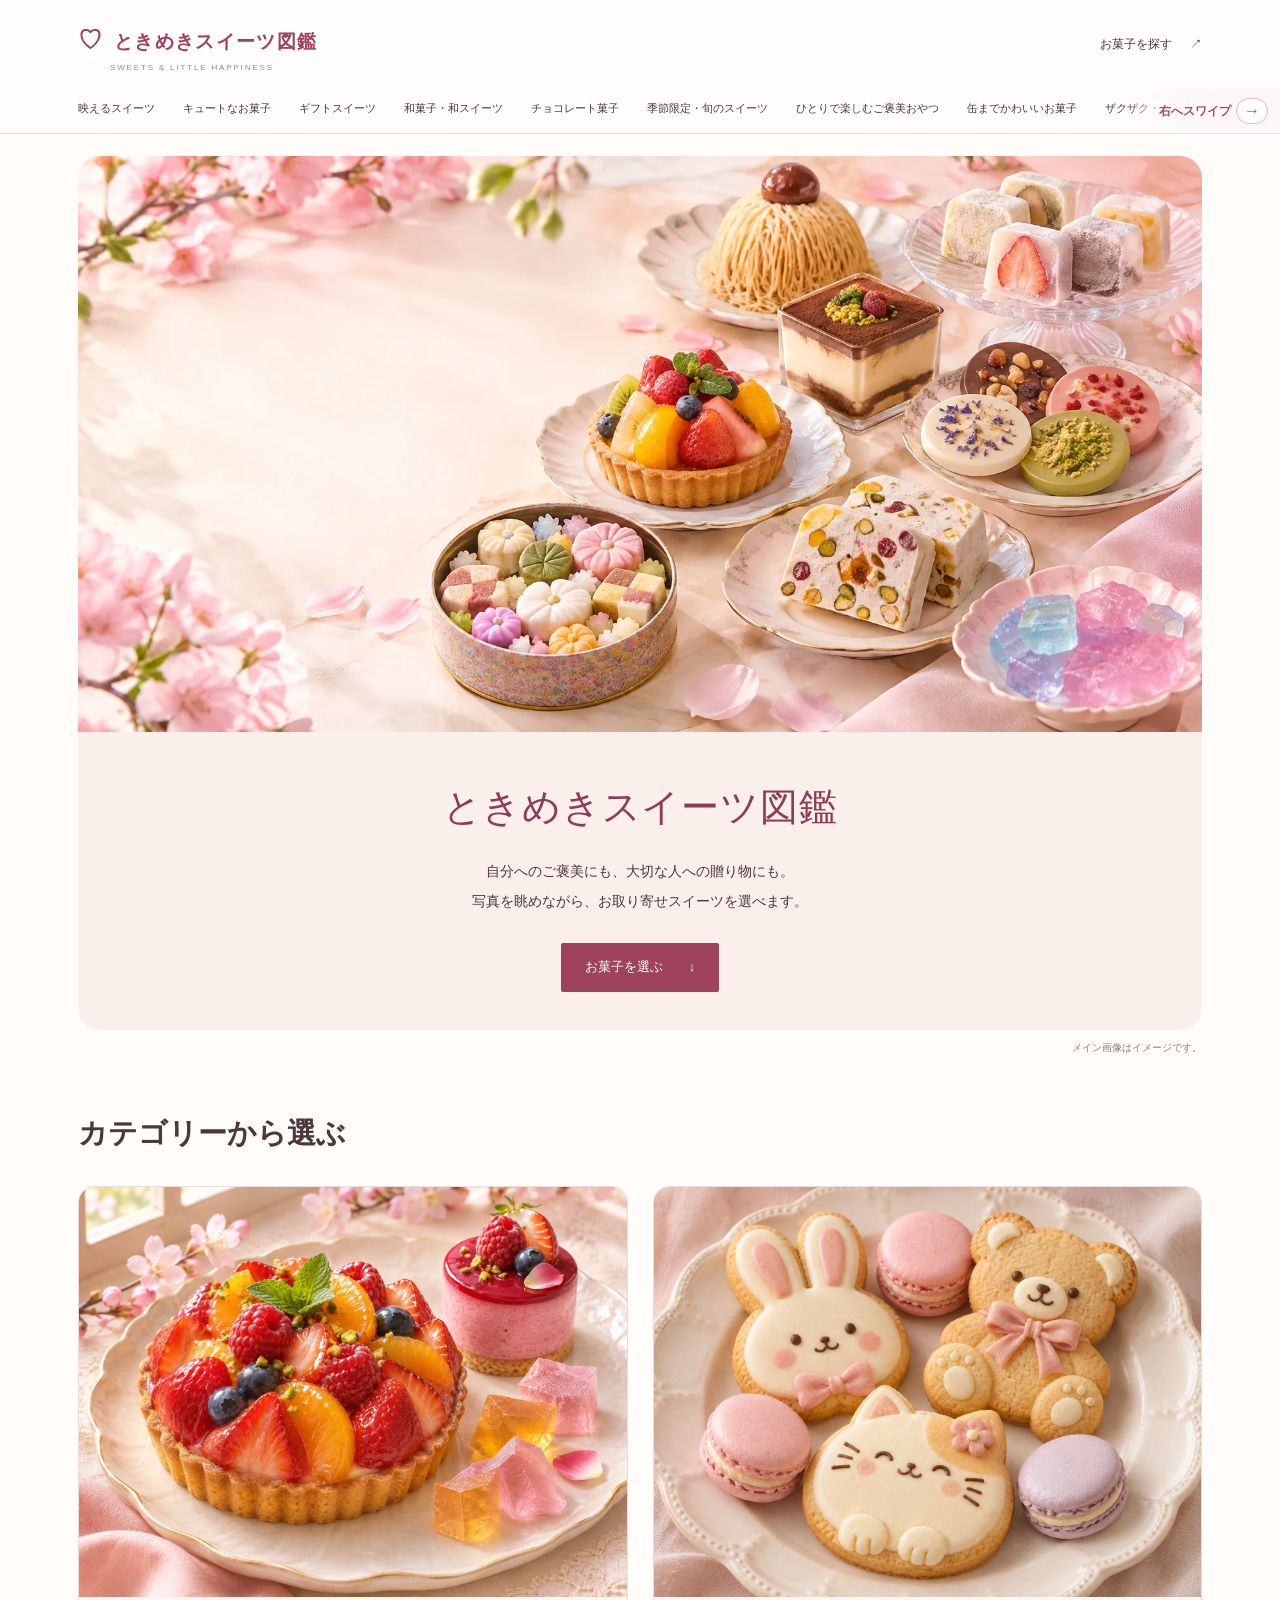
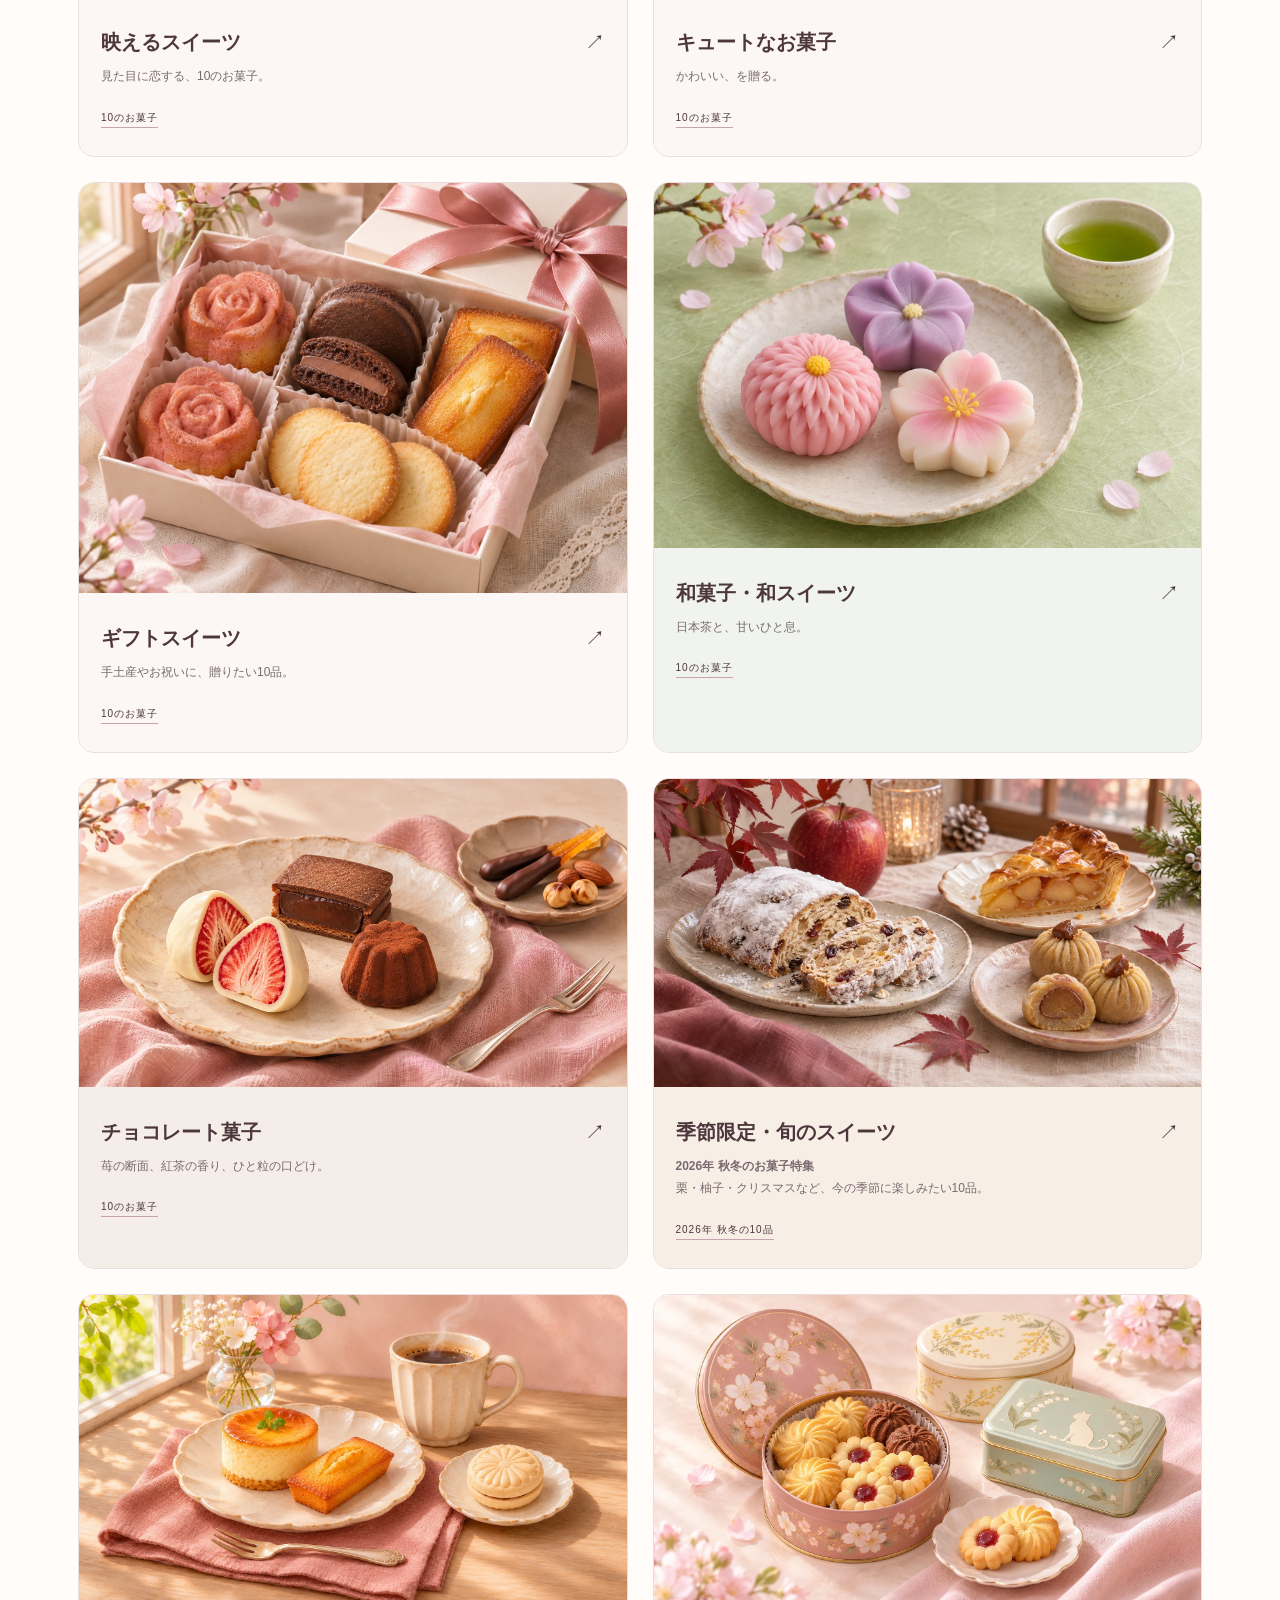
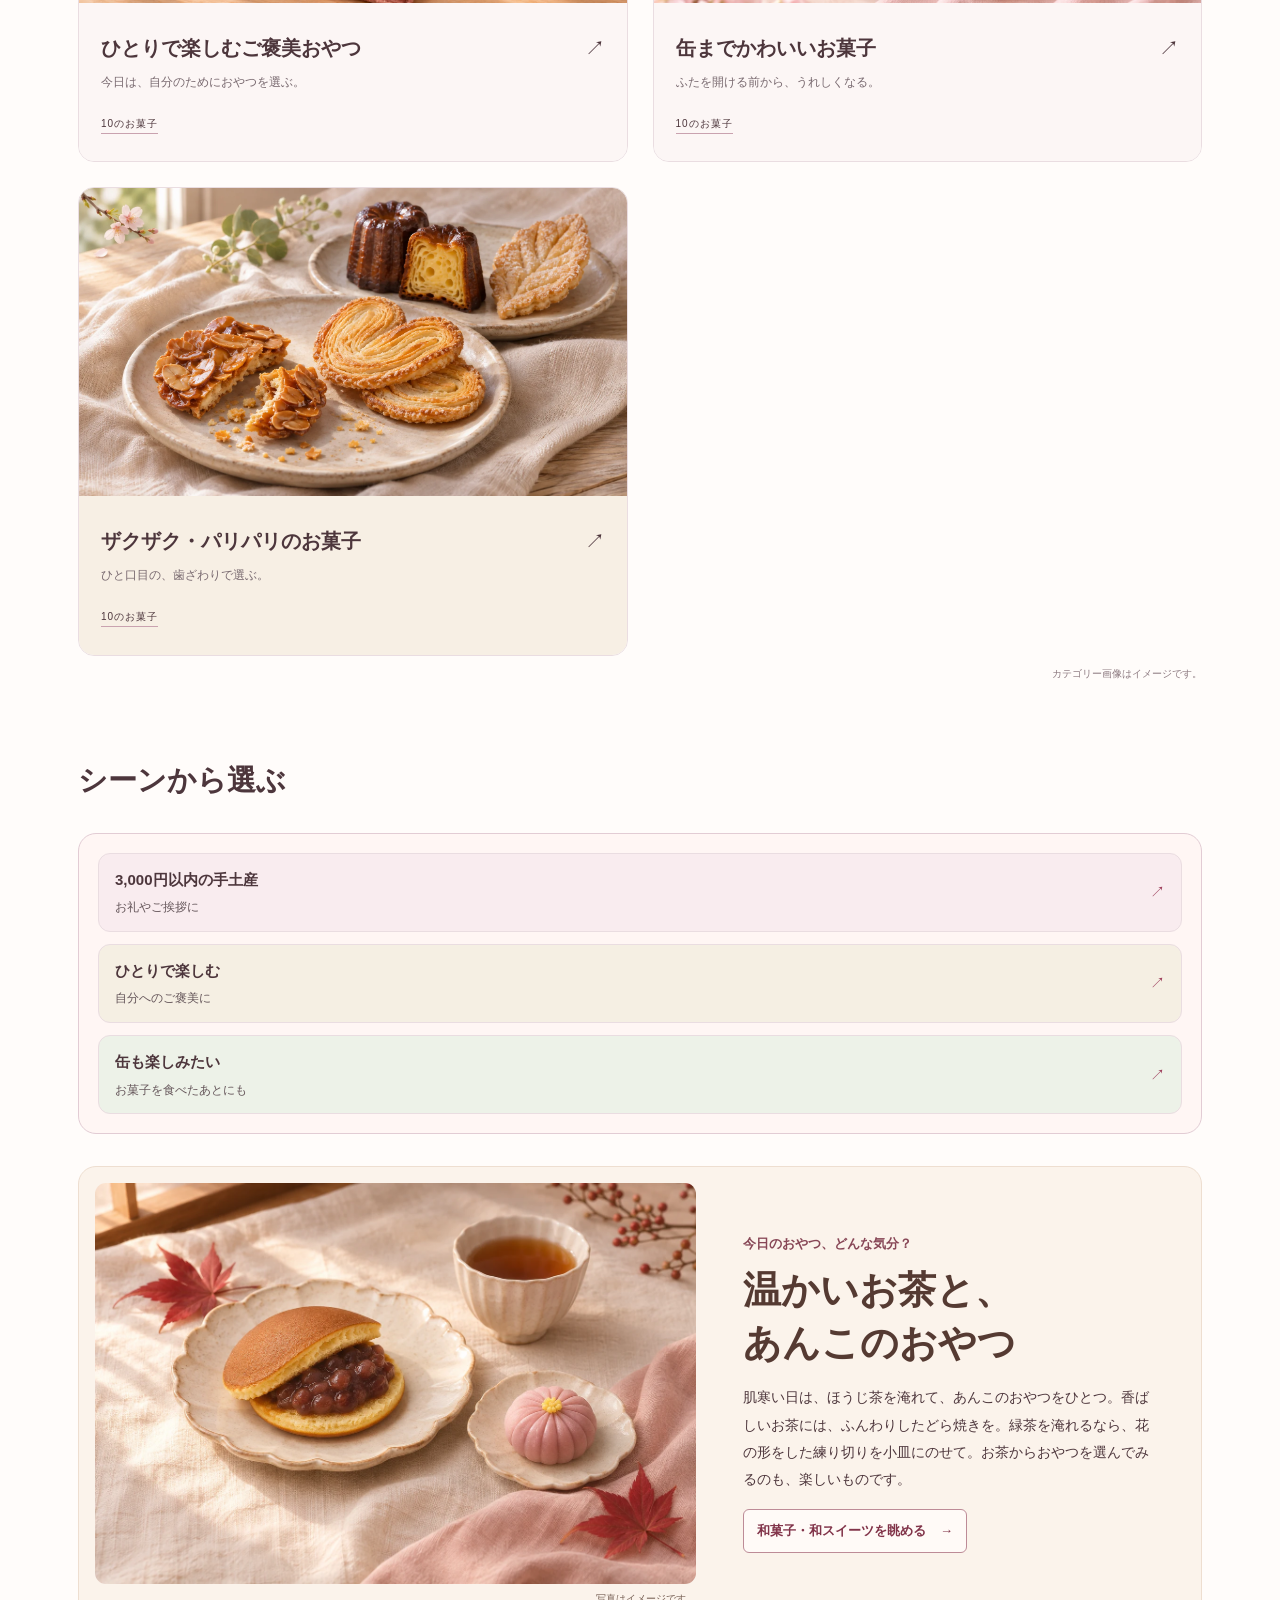
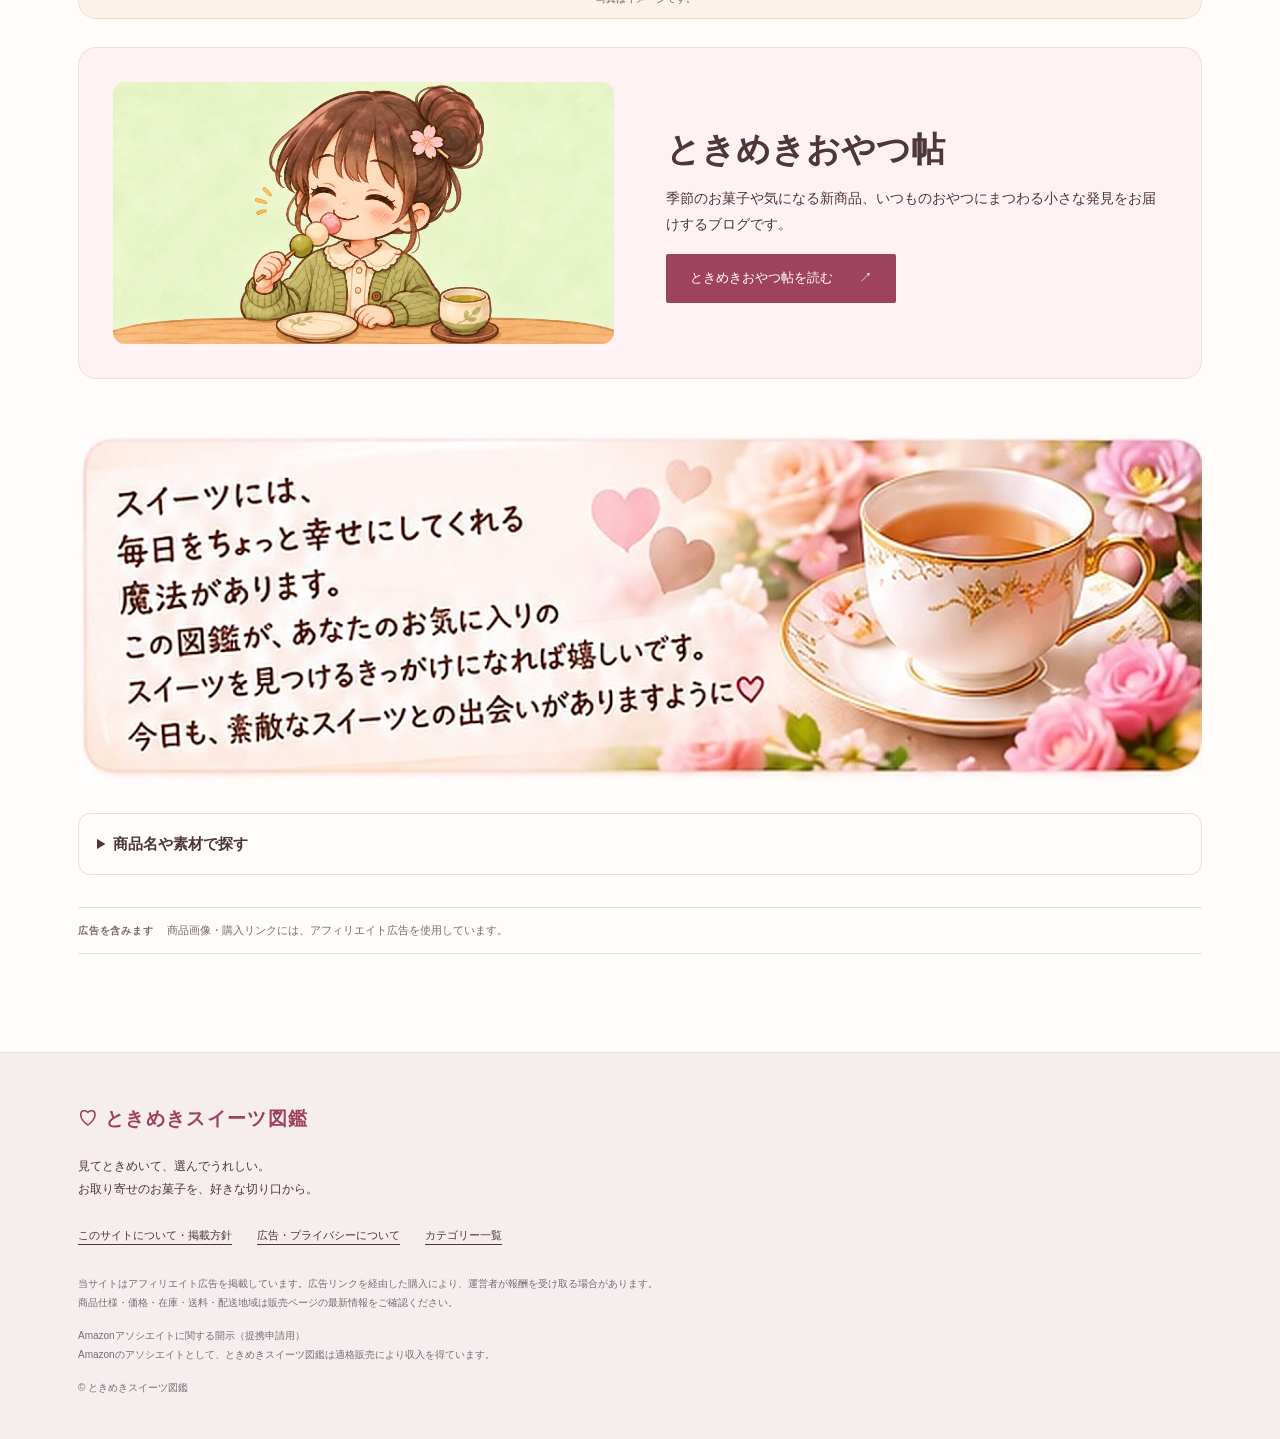
==== commit 29687479: "Add files via upload" ====
--- a/index.html
+++ b/index.html
@@ -80,8 +80,8 @@
   <label class="search-label" for="sweet-search">商品名・ブランド名・素材</label>
   <div class="search-input-wrap"><input id="sweet-search" type="search" placeholder="例：栗、パンダ" autocomplete="off"></div>
   <p id="search-status" class="result-status" aria-live="polite"></p>
-  <div class="search-results" hidden><a class="search-result" data-search="栗りん 栗千本（黄金） 繊細な見た目 細く絞られた栗のクリームが印象的な、和のモンブラン。箱の中に整然と並ぶ姿は、切り分ける前にも眺めたくなる繊細さです。栗のお菓子を探している方や、和と洋の両方が好きな方に。" href="haeru.html#product-kuririn"><img class="" src="https://thumbnail.image.rakuten.co.jp/@0_mall/serge-gens-ec/cabinet/kuri-senbon/imgrc0135094655.jpg" alt="栗りん 栗千本（黄金）" width="480" height="480" loading="lazy"><span><small>栗りん</small><strong>栗千本（黄金）</strong></span><span aria-hidden="true">↗</span></a><a class="search-result" data-search="宝月堂 MOCHI cube 四角い大福 四角い形が目を引く、キューブ型の大福。色の異なるものを少しずつ並べると、小さなお菓子のコレクションのようです。丸い大福とは違う見た目を楽しみたい方に。" href="haeru.html#product-mochi"><img class="" src="https://thumbnail.image.rakuten.co.jp/@0_mall/angers/cabinet/item_main0067/153030.jpg" alt="宝月堂 MOCHI cube" width="480" height="480" loading="lazy"><span><small>宝月堂</small><strong>MOCHI cube</strong></span><span aria-hidden="true">↗</span></a><a class="search-result" data-search="菓匠もりん 凛菓てぃらみす 和素材の瓶スイーツ 宇治抹茶、ほうじ茶、栗、黒ごまの4種類を詰め合わせたティラミス。落ち着いた色合いの瓶を並べて、その日の気分で味を選ぶ楽しみがあります。和素材のデザートが好きな方へ。" href="haeru.html#product-morin"><img class="" src="https://thumbnail.image.rakuten.co.jp/@0_mall/kasyou-morin/cabinet/05776678/08583447/thiramisu4-sum.jpg" alt="菓匠もりん 凛菓てぃらみす" width="480" height="480" loading="lazy"><span><small>菓匠もりん</small><strong>凛菓てぃらみす</strong></span><span aria-hidden="true">↗</span></a><a class="search-result" data-search="ショコラブティック レクラ 惑星の輝き 惑星モチーフ 太陽系の8惑星をモチーフにしたチョコレート。青や赤、マーブル模様など、一粒ごとに違う表情を楽しめます。宇宙や星が好きな方への贈り物としても、話題が広がりそうな一箱です。" href="haeru.html#product-planet"><img class="" src="https://thumbnail.image.rakuten.co.jp/@0_mall/macaron-store/cabinet/img8/a-ik-519-1.jpg" alt="ショコラブティック レクラ 惑星の輝き" width="480" height="480" loading="lazy"><span><small>ショコラブティック レクラ</small><strong>惑星の輝き</strong></span><span aria-hidden="true">↗</span></a><a class="search-result" data-search="するが フルーツ大福 6個入 色とりどりの断面 果物を包んだ大福の詰め合わせ。半分に切って小皿に並べると、果物ごとに違う断面が楽しめます。どれから食べようか選ぶ時間も楽しい一箱です。" href="haeru.html#product-suruga-fruit-daifuku"><img class="" src="https://thumbnail.image.rakuten.co.jp/@0_mall/surugayaki/cabinet/daihuku/imgrc0159822909.jpg" alt="するが フルーツ大福 6個入" width="480" height="480" loading="lazy"><span><small>するが</small><strong>フルーツ大福 6個入</strong></span><span aria-hidden="true">↗</span></a><a class="search-result" data-search="100PINE 宝石のようなカッサータ シチリアーナ 断面を楽しむ 白い生地の中に果実やナッツが散りばめられたカッサータ。切り分ける場所によって変わる断面の表情が魅力です。ホールケーキとはひと味違うデザートを探している方に。" href="haeru.html#product-cassata"><img class="" src="https://thumbnail.image.rakuten.co.jp/@0_mall/greek-yogurt/cabinet/thumb/100pine/100pine-cassata-jj.jpg" alt="100PINE 宝石のようなカッサータ シチリアーナ" width="480" height="480" loading="lazy"><span><small>100PINE</small><strong>宝石のようなカッサータ シチリアーナ</strong></span><span aria-hidden="true">↗</span></a><a class="search-result" data-search="フレッシュタルトのお店 STYLE みにたると 9種9個セット 9種類の楽しさ 種類の違う小さなタルトを、一度に9つ楽しめるセット。色と形の違いを見ながら、ひとつずつ選ぶ時間も楽しみになります。少しずついろいろなお菓子を味わいたい方に。" href="haeru.html#product-mini-tart"><img class="" src="https://thumbnail.image.rakuten.co.jp/@0_mall/freshtart-style/cabinet/10979844/11078581/11848340/imgrc0109402621.jpg" alt="フレッシュタルトのお店 STYLE みにたると 9種9個セット" width="480" height="480" loading="lazy"><span><small>フレッシュタルトのお店 STYLE</small><strong>みにたると 9種9個セット</strong></span><span aria-hidden="true">↗</span></a><a class="search-result" data-search="銀座千疋屋 銀座タルト（フルーツ） みんなで切り分け さまざまな果実を飾ったホールタイプのタルト。明るい色の組み合わせが、お祝いのテーブルにもよく映えます。小さな詰め合わせより、みんなで切り分ける一台を選びたいときに。" href="haeru.html#product-fruit-tart"><img class="" src="https://thumbnail.image.rakuten.co.jp/@0_mall/ginza-sembikiya/cabinet/img/cake/pgs-144/pgs-144-2.jpg" alt="銀座千疋屋 銀座タルト（フルーツ）" width="480" height="480" loading="lazy"><span><small>銀座千疋屋</small><strong>銀座タルト（フルーツ）</strong></span><span aria-hidden="true">↗</span></a><a class="search-result" data-search="銀座菊廼舎 冨貴寄 青丸缶 和のお菓子缶 色も形も異なる小さなお菓子を、缶の中にぎゅっと詰めた冨貴寄。ひとつずつ見つける楽しさがあり、和菓子らしい細やかなかわいらしさを感じられます。お茶と一緒にゆっくり楽しみたい一缶です。" href="haeru.html#product-fukiyose"><img class="" src="https://thumbnail.image.rakuten.co.jp/@0_mall/bellevie-harima/cabinet/1118/gift2/marutaka-441_s1.jpg" alt="銀座菊廼舎 冨貴寄 青丸缶" width="480" height="480" loading="lazy"><span><small>銀座菊廼舎</small><strong>冨貴寄 青丸缶</strong></span><span aria-hidden="true">↗</span></a><a class="search-result" data-search="R.L（エール・エル） ワッフルケーキ 10個 色とりどりの断面 ふんわりしたワッフル生地でクリームを挟んだ、小ぶりなワッフルケーキ。色の違う断面が並ぶ姿と、どれから食べようか選ぶ時間を楽しめます。家族や友人と少しずつ分けたいときにも。" href="haeru.html#product-waffle"><img class="" src="https://thumbnail.image.rakuten.co.jp/@0_mall/rl-waffle/cabinet/w0010/01.jpg" alt="R.L（エール・エル） ワッフルケーキ 10個" width="480" height="480" loading="lazy"><span><small>R.L（エール・エル）</small><strong>ワッフルケーキ 10個</strong></span><span aria-hidden="true">↗</span></a><a class="search-result" data-search="マシュマロ キッチン 夢の3匹セットマシュマロ どうぶつモチーフ うさぎ、くま、ねこをかたどったマシュマロのセット。丸いフォルムとやさしい表情が、ちょっとした贈り物にも似合います。ケーキとは違う、小さくて愛らしいお菓子を選びたい方に。" href="cute.html#product-animal-marshmallow"><img class="" src="https://thumbnail.image.rakuten.co.jp/@0_mall/marshmallow-k/cabinet/3bikiset/nk_3h_6ks.jpg" alt="マシュマロ キッチン 夢の3匹セットマシュマロ" width="480" height="480" loading="lazy"><span><small>マシュマロ キッチン</small><strong>夢の3匹セットマシュマロ</strong></span><span aria-hidden="true">↗</span></a><a class="search-result" data-search="お菓子処ひろせ 選べる どうぶつまんじゅう かわいい和菓子 動物の姿をした、愛らしいおまんじゅう。和菓子にもかわいらしさを求めたいときに選びたくなります。種類や詰め合わせの内容を選ぶ楽しみもあるので、贈る相手を思い浮かべながら確認してみてください。" href="cute.html#product-animal-manju"><img class="" src="https://thumbnail.image.rakuten.co.jp/@0_mall/okashidokorohirose/cabinet/14081781/14081788/imgrc0121764560.jpg" alt="お菓子処ひろせ 選べる どうぶつまんじゅう" width="480" height="480" loading="lazy"><span><small>お菓子処ひろせ</small><strong>選べる どうぶつまんじゅう</strong></span><span aria-hidden="true">↗</span></a><a class="search-result" data-search="カファレル きのこポット 赤 容器も楽しむ 赤いきのこの形の容器が印象的なチョコレート。きのこ柄の包みもかわいらしく、お菓子を楽しんだあとの容器の使い道を考える時間まで楽しめそうです。パッケージも大切にしたい方へ。" href="cute.html#product-caffarel"><img class="" src="https://thumbnail.image.rakuten.co.jp/@0_mall/caffarel/cabinet/14136493/imgrc0156493708.jpg" alt="カファレル きのこポット 赤" width="480" height="480" loading="lazy"><span><small>カファレル</small><strong>きのこポット 赤</strong></span><span aria-hidden="true">↗</span></a><a class="search-result" data-search="花えちぜん エディブルフラワーロリポップ 食べられるお花 カラフルなチョコレートで包んだバウムクーヘンに、食べられる花を飾ったお菓子。スティック付きの姿も愛らしく、小さな花束を選ぶような楽しさがあります。華やかなプチギフトを探している方に。" href="cute.html#product-flower-pop"><img class="" src="https://thumbnail.image.rakuten.co.jp/@0_mall/hanaechizen/cabinet/medama/free/baumu200_me26.jpg" alt="花えちぜん エディブルフラワーロリポップ" width="480" height="480" loading="lazy"><span><small>花えちぜん</small><strong>エディブルフラワーロリポップ</strong></span><span aria-hidden="true">↗</span></a><a class="search-result" data-search="伊藤久右衛門 抹茶パフェアイスバー パフェのようなアイス お店の抹茶パフェをアイスバーにした、飾りも華やかなデザート。一本ずつ違う見た目を楽しめるので、抹茶好きの方と一緒に選ぶ時間も楽しめます。お皿に並べても印象に残るスイーツです。" href="cute.html#product-parfait-bar"><img class="" src="https://thumbnail.image.rakuten.co.jp/@0_mall/itohkyuemon/cabinet/14004369/090279_n.jpg" alt="伊藤久右衛門 抹茶パフェアイスバー" width="480" height="480" loading="lazy"><span><small>伊藤久右衛門</small><strong>抹茶パフェアイスバー</strong></span><span aria-hidden="true">↗</span></a><a class="search-result" data-search="起き上り本舗 起き上り最中 小倉あん 2個入 縁起ものの最中 起き上りのだるまをかたどった最中。小倉あんの2個入りは、ちょっとしたお礼や、和菓子を少しだけ選びたいときの候補になります。気軽な価格帯でも、形の楽しさを添えたい方へ。" href="cute.html#product-monaka"><img class="" src="https://thumbnail.image.rakuten.co.jp/@0_mall/okiagarihonpo/cabinet/item/m-ogura/icon-ogura2.jpg" alt="起き上り本舗 起き上り最中 小倉あん 2個入" width="480" height="480" loading="lazy"><span><small>起き上り本舗</small><strong>起き上り最中 小倉あん 2個入</strong></span><span aria-hidden="true">↗</span></a><a class="search-result" data-search="カタヌキヤ マフラーパンダバウム 3個セット 冬の型ぬきバウム マフラー姿のパンダがかわいい、期間限定のバウムクーヘン。姿を眺めるだけでなく、型抜きしながら食べる楽しさもあります。かわいいものが好きな方への、小さな冬の贈り物に。" href="cute.html#product-panda-winter"><img class="" src="https://thumbnail.image.rakuten.co.jp/@0_mall/kioskgift/cabinet/katanukiya/imgrc0106819789.jpg" alt="カタヌキヤ マフラーパンダバウム 3個セット" width="480" height="480" loading="lazy"><span><small>カタヌキヤ</small><strong>マフラーパンダバウム 3個セット</strong></span><span aria-hidden="true">↗</span></a><a class="search-result" data-search="ヨックモック クリスマス シガール クリスマス仕様 くるりと巻かれた形が特徴のシガールを、クリスマスの装いで楽しめる一箱。華やかなケーキとは違う、少しずつ分けやすい焼き菓子を選びたいときに。冬のごあいさつの候補にもなります。" href="cute.html#product-yoku-christmas"><img class="" src="https://thumbnail.image.rakuten.co.jp/@0_mall/yokumoku/cabinet/yokumoku_thumbnail/seasonal/11133631/xmas_cigare_26a.jpg" alt="ヨックモック クリスマス シガール" width="480" height="480" loading="lazy"><span><small>ヨックモック</small><strong>クリスマス シガール</strong></span><span aria-hidden="true">↗</span></a><a class="search-result" data-search="ロイズ 生チョコレート［オーレ］ウインターパッケージ 冬限定パッケージ ロイズの生チョコレート［オーレ］を、冬のパッケージで楽しめる商品です。季節の装いを添えた小さな贈り物や、自分用の冬のおやつの候補に。期間・数量限定のため、注文時の販売状況をご確認ください。" href="cute.html#product-royce-winter"><img class="" src="https://thumbnail.image.rakuten.co.jp/@0_mall/royce/cabinet/limited/2024christmas/172_4.jpg" alt="ロイズ 生チョコレート［オーレ］ウインターパッケージ" width="480" height="480" loading="lazy"><span><small>ロイズ</small><strong>生チョコレート［オーレ］ウインターパッケージ</strong></span><span aria-hidden="true">↗</span></a><a class="search-result" data-search="とらや 干支パッケージ小形羊羹 10本入 年末年始の贈り物 小形羊羹を干支のパッケージで楽しめる詰め合わせ。和菓子を少しずつ味わいたい方への贈り物や、年末年始のごあいさつに選びたい一箱です。注文前に干支の絵柄や詰め合わせ内容を確認してください。" href="cute.html#product-toraya-eto"><img class="" src="https://thumbnail.image.rakuten.co.jp/@0_mall/maruhiro-store/cabinet/w26/428027g_1.jpg" alt="とらや 干支パッケージ小形羊羹 10本入" width="480" height="480" loading="lazy"><span><small>とらや</small><strong>干支パッケージ小形羊羹 10本入</strong></span><span aria-hidden="true">↗</span></a><a class="search-result" data-search="神戸フランツ 神戸魔法の壷プリン 4個入 お祝い・冷凍ギフト 陶器の壷に入ったプリンは、食卓に並べるだけでちょっとした特別感があります。やわらかなクリーム、濃厚なカスタード、ほろ苦いカラメルをひとさじずつ。誕生日や、ご家族にデザートを贈りたい日に。" href="gift.html#product-frantz-tsubo"><img class="" src="https://thumbnail.image.rakuten.co.jp/@0_gold/frantz/photo/640/pudding-02-04.jpg" alt="神戸フランツ 神戸魔法の壷プリン 4個入" width="480" height="480" loading="lazy"><span><small>神戸フランツ</small><strong>神戸魔法の壷プリン 4個入</strong></span><span aria-hidden="true">↗</span></a><a class="search-result" data-search="銀座ウエスト ドライケーキ DC-AN 11袋入 きちんとしたお礼 リーフパイやヴィクトリアなど、形や食感の違う焼き菓子の詰め合わせ。落ち着いた箱入りで、お世話になった方へのお礼や、ご家族でお茶を楽しむ日の手土産に選びやすい一箱です。" href="gift.html#product-west-dry-cakes"><img class="" src="https://thumbnail.image.rakuten.co.jp/@0_mall/ginza-west/cabinet/02546721/02564637/imgrc0067981061.jpg" alt="銀座ウエスト ドライケーキ DC-AN 11袋入" width="480" height="480" loading="lazy"><span><small>銀座ウエスト</small><strong>ドライケーキ DC-AN 11袋入</strong></span><span aria-hidden="true">↗</span></a><a class="search-result" data-search="鎌倉紅谷 クルミッ子 8個入 少人数への手土産 クルミを詰めたキャラメルをバター生地で挟んだ、鎌倉のお菓子です。一つずつ手に取りやすく、コーヒーと一緒にゆっくり楽しんでもらいたいときや、少人数への手土産に。" href="gift.html#product-kurumicco"><img class="" src="https://thumbnail.image.rakuten.co.jp/@0_mall/pandacn/cabinet/12581693/imgrc0099756103.jpg" alt="鎌倉紅谷 クルミッ子 8個入" width="480" height="480" loading="lazy"><span><small>鎌倉紅谷</small><strong>クルミッ子 8個入</strong></span><span aria-hidden="true">↗</span></a><a class="search-result" data-search="資生堂パーラー ラ・ガナサンド 8個入 ショコラ好きに ガナッシュをショコラ生地で挟んだ、個包装の焼き菓子です。チョコレートが好きな方への贈りものに。８個入りなので、職場への小さなお礼や、家族で少しずつ楽しむ手土産にも向きます。" href="gift.html#product-shiseido-gana"><img class="" src="https://thumbnail.image.rakuten.co.jp/@0_mall/shiseido-parlour/cabinet/chocolate/ganasand/39506_2025_thum.jpg" alt="資生堂パーラー ラ・ガナサンド 8個入" width="480" height="480" loading="lazy"><span><small>資生堂パーラー</small><strong>ラ・ガナサンド 8個入</strong></span><span aria-hidden="true">↗</span></a><a class="search-result" data-search="メゾンデュミエル マカダミア キャラメルサンド 5個入 友人へのお礼 キャラメルとマカダミアナッツをサブレで挟み、チョコレートで包んだお菓子です。小さな箱でも、一つにいくつもの食感が詰まっています。コーヒーが好きな友人へのお礼や、二人で楽しむ贈りものに。" href="gift.html#product-miel-caramel"><img class="" src="https://thumbnail.image.rakuten.co.jp/@0_mall/maisondumiel/cabinet/cr/kago/caramelsand_kago_01.jpg" alt="メゾンデュミエル マカダミア キャラメルサンド 5個入" width="480" height="480" loading="lazy"><span><small>メゾンデュミエル</small><strong>マカダミア キャラメルサンド 5個入</strong></span><span aria-hidden="true">↗</span></a><a class="search-result" data-search="パティスリー キハチ アソートBOX M（手提げ付き） リボン付きの手土産 バームクーヘンやクッキーなど、いくつかの焼き菓子を一箱で楽しめる詰め合わせです。手提げ付きで、訪問先への手土産や、ちょっと改まったお返しにも使いやすい一品。" href="gift.html#product-kihachi-assort-m"><img class="" src="https://thumbnail.image.rakuten.co.jp/@0_mall/kihachi/cabinet/recommend/09275471/k14503_thumb.jpg" alt="パティスリー キハチ アソートBOX M（手提げ付き）" width="480" height="480" loading="lazy"><span><small>パティスリー キハチ</small><strong>アソートBOX M（手提げ付き）</strong></span><span aria-hidden="true">↗</span></a><a class="search-result" data-search="PRESS BUTTER SAND バターサンド〈あまおう苺〉9個入 気軽なお祝い あまおう苺を使ったバタークリームとバターキャラメルを、クッキーで挟んだお菓子です。ピンクの箱が華やかで、気軽なお祝いに。個包装なので、一人ずつ分けて渡すときにも選べます。" href="gift.html#product-press-amaou"><img class="" src="https://thumbnail.image.rakuten.co.jp/@0_mall/bake-the-online/cabinet/item001/new2510/1003170_1.jpg" alt="PRESS BUTTER SAND バターサンド〈あまおう苺〉9個入" width="480" height="480" loading="lazy"><span><small>PRESS BUTTER SAND</small><strong>バターサンド〈あまおう苺〉9個入</strong></span><span aria-hidden="true">↗</span></a><a class="search-result" data-search="祇園辻利 つじりの里・ぎおんの里 各15本 職場で配りやすい 抹茶クリームを巻いた「つじりの里」と、抹茶生地にクリームを合わせた「ぎおんの里」。合計30本の個包装で、職場や人数の多い集まりにも持っていきやすい詰め合わせです。" href="gift.html#product-tsujiri-sato"><img class="" src="https://thumbnail.image.rakuten.co.jp/@0_mall/giontsujiri/cabinet/newlogo_thumb/57421_ver2.jpg" alt="祇園辻利 つじりの里・ぎおんの里 各15本" width="480" height="480" loading="lazy"><span><small>祇園辻利</small><strong>つじりの里・ぎおんの里 各15本</strong></span><span aria-hidden="true">↗</span></a><a class="search-result" data-search="バターバトラー バターガレット 9個入 焼き菓子の手土産 発酵バターを使ったガレット。鮮やかな箱と個包装が印象的で、焼き菓子が好きな方への手土産に。甘いお菓子に少し塩気があるものを選びたいときにも。" href="gift.html#product-butter-galette"><img class="" src="https://thumbnail.image.rakuten.co.jp/@0_mall/sucreyshop/cabinet/pointup/bb04101f_thm_p5.jpg" alt="バターバトラー バターガレット 9個入" width="480" height="480" loading="lazy"><span><small>バターバトラー</small><strong>バターガレット 9個入</strong></span><span aria-hidden="true">↗</span></a><a class="search-result" data-search="神戸風月堂 ゴーフル 15S 缶入り12枚 家族で楽しむ缶菓子 薄い生地にバニラ、ストロベリー風味、チョコレートのクリームを挟んだ神戸の銘菓です。大きな丸いゴーフルは取り分けるときも楽しく、帰省や家族でのお茶の時間に合わせやすい一缶です。" href="gift.html#product-fugetsudo-gaufres"><img class="" src="https://thumbnail.image.rakuten.co.jp/@0_mall/kobe-fugetsudo/cabinet/gaufres/10151_01.jpg" alt="神戸風月堂 ゴーフル 15S 缶入り12枚" width="480" height="480" loading="lazy"><span><small>神戸風月堂</small><strong>ゴーフル 15S 缶入り12枚</strong></span><span aria-hidden="true">↗</span></a><a class="search-result" data-search="風味絶佳.山陰 四季の十二撰 ひとくち上生菓子詰合せ 季節の上生菓子 季節の形や色を楽しめる、ひと口サイズの上生菓子の詰め合わせ。お皿に二つ、三つと並べて、緑茶と一緒にゆっくり楽しみたい一箱です。" href="wagashi.html#product-shiki-junisen"><img class="" src="https://thumbnail.image.rakuten.co.jp/@0_mall/sanintoretatehonpo/cabinet/sw/fd/js12win17-sam.jpg" alt="風味絶佳.山陰 四季の十二撰 ひとくち上生菓子詰合せ" width="480" height="480" loading="lazy"><span><small>風味絶佳.山陰</small><strong>四季の十二撰 ひとくち上生菓子詰合せ</strong></span><span aria-hidden="true">↗</span></a><a class="search-result" data-search="京みずは 本わらび餅 420g わらび餅・きな粉 きな粉をまとった、京都の和菓子店のわらび餅です。420g入りなので、取り分けて家族で食べるおやつや、食後の甘味にも。" href="wagashi.html#product-kyomizuha-warabi"><img class="" src="https://thumbnail.image.rakuten.co.jp/@0_mall/kyogashi/cabinet/warabi/imgrc0198274316.jpg" alt="京みずは 本わらび餅 420g" width="480" height="480" loading="lazy"><span><small>京みずは</small><strong>本わらび餅 420g</strong></span><span aria-hidden="true">↗</span></a><a class="search-result" data-search="京都祇園 仁々木 祇園ぽっちり 6個入 フルーツ大福 果物とクリームをお餅で包んだ、パフェを思わせるフルーツ大福です。切った断面も華やかで、お皿に盛りつけるだけでお茶の時間が明るくなります。" href="wagashi.html#product-ninigi-pocchiri"><img class="" src="https://thumbnail.image.rakuten.co.jp/@0_mall/ninigi/cabinet/07455703/10686082/imgrc0136269518.jpg" alt="京都祇園 仁々木 祇園ぽっちり 6個入" width="480" height="480" loading="lazy"><span><small>京都祇園 仁々木</small><strong>祇園ぽっちり 6個入</strong></span><span aria-hidden="true">↗</span></a><a class="search-result" data-search="叶 匠壽庵 あも 1本入 粒あん・羽二重餅 丹波大納言小豆の粒あんで羽二重餅を包んだ棹菓子です。好きな厚さに切り分けられるので、煎茶と合わせて少しずつ楽しめます。" href="wagashi.html#product-kanou-amo"><img class="" src="https://thumbnail.image.rakuten.co.jp/@0_mall/kanoushoujuan/cabinet/amo/12991371/imgrc0143065623.jpg" alt="叶 匠壽庵 あも 1本入" width="480" height="480" loading="lazy"><span><small>叶 匠壽庵</small><strong>あも 1本入</strong></span><span aria-hidden="true">↗</span></a><a class="search-result" data-search="茜丸 おすすめどらやきセット 10個入りA 味を選べるどら焼き 大阪の茜丸が手がける、どら焼きの詰め合わせです。いくつかの味が入っているので、家族で分けるときも、一つずつ食べ比べたいときも楽しめます。" href="wagashi.html#product-akanemaru-dorayaki"><img class="" src="https://thumbnail.image.rakuten.co.jp/@0_mall/akanemaru/cabinet/set01/d37-819-g10.jpg" alt="茜丸 おすすめどらやきセット 10個入りA" width="480" height="480" loading="lazy"><span><small>茜丸</small><strong>おすすめどらやきセット 10個入りA</strong></span><span aria-hidden="true">↗</span></a><a class="search-result" data-search="小布施堂 栗鹿ノ子ミニ 3個 栗菓子 栗あんに栗の粒を合わせた、小布施の栗菓子です。小さな缶から器にひとさじずつ取り分けて、香ばしいほうじ茶と合わせたくなります。" href="wagashi.html#product-obusedo-kanoko"><img class="" src="https://thumbnail.image.rakuten.co.jp/@0_gold/obusedo/images/kanoko/0603.jpg" alt="小布施堂 栗鹿ノ子ミニ 3個" width="480" height="480" loading="lazy"><span><small>小布施堂</small><strong>栗鹿ノ子ミニ 3個</strong></span><span aria-hidden="true">↗</span></a><a class="search-result" data-search="如水庵 筑紫もち 6個 餅菓子・黒蜜 きな粉をまとった餅に、添付の黒蜜をかけていただく福岡の銘菓です。黒蜜の量を自分で調整できるのも、食べるときの楽しみです。" href="wagashi.html#product-josuian-tsukushi"><img class="" src="https://thumbnail.image.rakuten.co.jp/@0_mall/sn-fukuoka/cabinet/item/josuian/imgrc0122744692.jpg" alt="如水庵 筑紫もち 6個" width="480" height="480" loading="lazy"><span><small>如水庵</small><strong>筑紫もち 6個</strong></span><span aria-hidden="true">↗</span></a><a class="search-result" data-search="榮太樓總本鋪 あんみつ 6個入 あんみつ・寒天 寒天にあんとみつを合わせていただく、日本橋の老舗のあんみつです。器に移して冷やしておくと、おうちで甘味を楽しみたいときに出しやすくなります。" href="wagashi.html#product-eitaro-anmitsu"><img class="" src="https://thumbnail.image.rakuten.co.jp/@0_mall/eitaro-souhonpo/cabinet/anmitsu/8863046-mob-a5.jpg" alt="榮太樓總本鋪 あんみつ 6個入" width="480" height="480" loading="lazy"><span><small>榮太樓總本鋪</small><strong>あんみつ 6個入</strong></span><span aria-hidden="true">↗</span></a><a class="search-result" data-search="いと重菓舗 埋れ木 6個入 求肥・抹茶 あんを求肥で包み、抹茶入りの和三盆をまとわせた彦根の銘菓です。小ぶりなので、濃いめに淹れたお茶に一つ添えるのにぴったりです。" href="wagashi.html#product-itojyu-umoregi"><img class="" src="https://thumbnail.image.rakuten.co.jp/@0_mall/itojyu/cabinet/oseibo2026/800_umo_00.jpg" alt="いと重菓舗 埋れ木 6個入" width="480" height="480" loading="lazy"><span><small>いと重菓舗</small><strong>埋れ木 6個入</strong></span><span aria-hidden="true">↗</span></a><a class="search-result" data-search="彩雲堂 若草 6個入 松江の銘菓・求肥 やわらかな求肥を淡い緑のそぼろで包んだ、松江の銘菓です。白い小皿に一つのせると、若草色が引き立ちます。" href="wagashi.html#product-saiundo-wakakusa"><img class="" src="https://thumbnail.image.rakuten.co.jp/@0_mall/saiundo/cabinet/th/sn_wakakusa.jpg" alt="彩雲堂 若草 6個入" width="480" height="480" loading="lazy"><span><small>彩雲堂</small><strong>若草 6個入</strong></span><span aria-hidden="true">↗</span></a><a class="search-result" data-search="六花亭 ストロベリーチョコ ホワイト 130g 苺の断面 フリーズドライの苺をホワイトチョコレートで包んだ、六花亭のお菓子です。一粒で苺の酸味とチョコレートの甘さが楽しめます。温かい紅茶と一緒に、少しずつつまみたいおやつです。" href="chocolate.html#product-rokkatei-strawberry"><img class="" src="https://thumbnail.image.rakuten.co.jp/@0_mall/hokkaidotown/cabinet/item_image1/4536471112660.jpg" alt="六花亭 ストロベリーチョコ ホワイト 130g" width="480" height="480" loading="lazy"><span><small>六花亭</small><strong>ストロベリーチョコ ホワイト 130g</strong></span><span aria-hidden="true">↗</span></a><a class="search-result" data-search="バニラビーンズ ショーコラ 4個入 チョコサンド 四角いクッキーにチョコレートを挟んだ横浜のお菓子。マイルドカカオとリッチミルクの2種類があり、コーヒーをいれて食べ比べたくなる一箱です。" href="chocolate.html#product-vanilla-showcolat"><span><small>バニラビーンズ</small><strong>ショーコラ 4個入</strong></span><span aria-hidden="true">↗</span></a><a class="search-result" data-search="ルタオ ロイヤルモンターニュ 9個入 紅茶の香り 小さな山を思わせる形が目を引くチョコレート。ダージリンの香りと口どけを楽しみたい、お茶の時間に選びたい一品です。" href="chocolate.html#product-letao-montagne"><img class="" src="https://thumbnail.image.rakuten.co.jp/@0_mall/senka-land/cabinet/08411530/08454952/monta.jpg" alt="ルタオ ロイヤルモンターニュ 9個入" width="480" height="480" loading="lazy"><span><small>ルタオ</small><strong>ロイヤルモンターニュ 9個入</strong></span><span aria-hidden="true">↗</span></a><a class="search-result" data-search="アントワーヌ・カレーム オランジェット 箱入り100g 柑橘とチョコ 細く切ったオレンジピールをチョコレートで包んだお菓子。柑橘の香りが好きな方への贈り物にも、コーヒーと合わせるおやつにも選べます。" href="chocolate.html#product-antoine-orangette"><span><small>アントワーヌ・カレーム</small><strong>オランジェット 箱入り100g</strong></span><span aria-hidden="true">↗</span></a><a class="search-result" data-search="デメル ソリッドチョコ猫ラベル ミルク 105g 箱も楽しみ 猫が描かれた箱を開けると、猫の舌をかたどった薄いミルクチョコレート。箱の絵柄と中身の形がつながっていて、猫好きな人に贈りたくなります。" href="chocolate.html#product-demel-cat-milk"><span><small>デメル</small><strong>ソリッドチョコ猫ラベル ミルク 105g</strong></span><span aria-hidden="true">↗</span></a><a class="search-result" data-search="ル コキヤージュ テリーヌ ドゥ ショコラ 1本 切り分けるおやつ 好きな厚さに切り分けられる、チョコレートのテリーヌ。薄めの一切れを小皿にのせて、温かいコーヒーを添えたくなるお菓子です。" href="chocolate.html#product-coquillage-terrine"><span><small>ル コキヤージュ</small><strong>テリーヌ ドゥ ショコラ 1本</strong></span><span aria-hidden="true">↗</span></a><a class="search-result" data-search="資生堂パーラー ラ・ガナシュ 12個入 クランチ チョコレートにココアクランチを重ねたひと口サイズのお菓子。ノワールとブランが各6個入りで、2種を少しずつ楽しめます。" href="chocolate.html#product-shiseido-ganache"><span><small>資生堂パーラー</small><strong>ラ・ガナシュ 12個入</strong></span><span aria-hidden="true">↗</span></a><a class="search-result" data-search="サロンドロワイヤル キャンディコートピーカンナッツチョコレート 360g ナッツの歯ざわり キャンディがけをしたピーカンナッツを、ホワイトチョコレートで包んだお菓子。小袋入りなので、少しずつ取り出したいときにも便利です。" href="chocolate.html#product-royal-pecan"><img class="" src="https://thumbnail.image.rakuten.co.jp/@0_mall/s-royal/cabinet/itemthumb/6001-1.jpg" alt="サロンドロワイヤル キャンディコートピーカンナッツチョコレート 360g" width="480" height="480" loading="lazy"><span><small>サロンドロワイヤル</small><strong>キャンディコートピーカンナッツチョコレート 360g</strong></span><span aria-hidden="true">↗</span></a><a class="search-result" data-search="ロイズ ポテトチップチョコレート オリジナル 190g 甘じょっぱい 波形のポテトチップにチョコレートをかけたお菓子。チョコの甘さに塩気が重なる一枚を、濃いめのお茶と合わせてみたくなります。" href="chocolate.html#product-royce-potato"><span><small>ロイズ</small><strong>ポテトチップチョコレート オリジナル 190g</strong></span><span aria-hidden="true">↗</span></a><a class="search-result" data-search="リンツ リンドール テイスティングセット 15種16個入 個包装の食べ比べ 丸いチョコレートの殻に、なめらかなフィリングを詰めたリンドール。15種入りで、包みを眺めながら気になる味を一粒ずつ選べます。" href="chocolate.html#product-lindt-tasting-16"><span><small>リンツ</small><strong>リンドール テイスティングセット 15種16個入</strong></span><span aria-hidden="true">↗</span></a><a class="search-result" data-search="グラン菓樹 シュトーレン 小サイズ クリスマス菓子 熊本の洋菓子店が作る、レーズンなどを入れたシュトーレン。少しずつスライスして、クリスマスまでのお茶時間に。楽天市場の商品ページでは小・大のうち「小」を選べます。" href="season.html#product-grankaju-stollen"><span><small>グラン菓樹</small><strong>シュトーレン 小サイズ</strong></span><span aria-hidden="true">↗</span></a><a class="search-result" data-search="栗のわかやま 宮ゆず 6個セット 旬素材の定番 宇都宮の宮ゆずをくり抜き、蜜で煮た果皮に、柚子の果肉を使った羊羹を詰めた和菓子です。柚子の形が残るので、切り分ける前の姿も楽しめます。温かい煎茶に添えて、柚子の香りを味わいたい一品です。" href="season.html#product-wakayama-miyayuzu"><span><small>栗のわかやま</small><strong>宮ゆず 6個セット</strong></span><span aria-hidden="true">↗</span></a><a class="search-result" data-search="津軽ゆめりんごファーム アップルパイ・アソート 6個入 旬素材の定番 自園の青森県産りんごを使った手作りパイ。紅玉やふじを使った定番タイプなど、販売ページに掲載されている5種類から選ぶ6個セットです。温かい紅茶のお供にも。" href="season.html#product-adumasi-apple-assort"><span><small>津軽ゆめりんごファーム</small><strong>アップルパイ・アソート 6個入</strong></span><span aria-hidden="true">↗</span></a><a class="search-result" data-search="良平堂 栗福柿と栗きんとん 10個セット 年末限定セット 栗福柿4個と栗きんとん6個の詰め合わせ。干し柿と栗が重なる一品に加え、和栗を氷砂糖で炊いた栗きんとんも味わえます。年末に家族で分けて楽しむ一箱に。" href="season.html#product-ryoheido-kakikuri"><span><small>良平堂</small><strong>栗福柿と栗きんとん 10個セット</strong></span><span aria-hidden="true">↗</span></a><a class="search-result" data-search="おいもや クリスマスのクグロフ 3号 クリスマス予約 さつまいもを取り入れた、ひとり分サイズのクグロフ。販売ページではいちご・ホワイト・チョコレートの選択肢が案内されています。少人数の食卓で、それぞれ好きな味を選ぶのにも。" href="season.html#product-oimoya-kouglof"><span><small>おいもや</small><strong>クリスマスのクグロフ 3号</strong></span><span aria-hidden="true">↗</span></a><a class="search-result" data-search="DADACA クリスマスイチゴ生デコレーションケーキ 4号 クリスマス予約 直径約12cmの冷凍ショートケーキ。スポンジとクリームにベリーを合わせ、クリスマス用オーナメントが付きます。食卓に出す時刻から逆算して、解凍時間を見込んで選びたいケーキです。" href="season.html#product-cakejp-strawberry-noel"><span><small>DADACA</small><strong>クリスマスイチゴ生デコレーションケーキ 4号</strong></span><span aria-hidden="true">↗</span></a><a class="search-result" data-search="神戸風月堂 クリスマス ゴーフルデュオ・グーテ D24 クリスマス限定 バニラ・ストロベリー・チョコレートのゴーフルと、紅茶・抹茶・コーヒーのゴーフル・オ・グーテを詰めた限定セット。味の違いを楽しめるので、集まりの手土産にも選びやすい一箱です。" href="season.html#product-fugetsudo-noel-duo"><span><small>神戸風月堂</small><strong>クリスマス ゴーフルデュオ・グーテ D24</strong></span><span aria-hidden="true">↗</span></a><a class="search-result" data-search="People Tree フェアトレードチョコ カラメルクリスプ 50g 秋冬限定 カラメルクリスプ入りの50gの板チョコレート。少し割ってコーヒーに添えたり、パッケージごと小さなお礼に添えたりしやすいサイズです。" href="season.html#product-peopletree-caramel-crisp"><span><small>People Tree</small><strong>フェアトレードチョコ カラメルクリスプ 50g</strong></span><span aria-hidden="true">↗</span></a><a class="search-result" data-search="ガトーフェスタ ハラダ グーテ・デ・ロワ ホワイトチョコレート W3 13枚入 季節販売 ガトーラスクにホワイトチョコレートを重ねた季節商品。W3は1枚ずつ包まれた13枚入りなので、何人かで分けたいときに向いています。" href="season.html#product-harada-white-w3"><span><small>ガトーフェスタ ハラダ</small><strong>グーテ・デ・ロワ ホワイトチョコレート W3 13枚入</strong></span><span aria-hidden="true">↗</span></a><a class="search-result" data-search="伊藤農園 ピュアフルーツ寒天ジュレ 90g×8個 旬素材の定番 みかん・きよみ・はっさく・あまなつの4種類を楽しめる寒天ジュレ。柑橘ごとの甘みや酸味の違いを比べたいときや、食後のデザートに。" href="season.html#product-ito-citrus-jelly"><span><small>伊藤農園</small><strong>ピュアフルーツ寒天ジュレ 90g×8個</strong></span><span aria-hidden="true">↗</span></a><a class="search-result" data-search="神戸フランツ 神戸半熟チーズケーキ・プレーン 5個入 ひとつずつ解凍 1個約43gの小さなチーズケーキです。冷凍で届くので、食べたい分を冷蔵庫に移して解凍できます。濃厚でなめらかなチーズのお菓子を、ゆっくり味わいたい日に。" href="solo.html#product-solo-cheese"><img class="" src="https://thumbnail.image.rakuten.co.jp/@0_gold/frantz/photo/640/cheese-01-05.jpg" alt="神戸フランツ 神戸半熟チーズケーキ・プレーン 5個入" width="480" height="480" loading="lazy"><span><small>神戸フランツ</small><strong>神戸半熟チーズケーキ・プレーン 5個入</strong></span><span aria-hidden="true">↗</span></a><a class="search-result" data-search="バターバトラー バターフィナンシェ 4個入 個包装 バターの風味を楽しめるフィナンシェ。仕事がひと段落した午後や、夕食後に温かい飲み物を淹れたときに、一つずつ取り出せます。" href="solo.html#product-solo-financier"><img class="" src="https://thumbnail.image.rakuten.co.jp/@0_mall/sucreyshop/cabinet/pointup/bb02101f_thm_p10.jpg" alt="バターバトラー バターフィナンシェ 4個入" width="480" height="480" loading="lazy"><span><small>バターバトラー</small><strong>バターフィナンシェ 4個入</strong></span><span aria-hidden="true">↗</span></a><a class="search-result" data-search="たねや ふくみ天平 6個入 食べる直前にはさむ 近江のもち米で作った香ばしい皮に、求肥入りのあんを自分ではさむ最中です。お茶を淹れてから用意すると、皮の食感とあんの組み合わせをゆっくり楽しめます。" href="solo.html#product-solo-monaka"><img class="" src="https://thumbnail.image.rakuten.co.jp/@0_mall/taneya/cabinet/goods/fukumi/70950_01.jpg" alt="たねや ふくみ天平 6個入" width="480" height="480" loading="lazy"><span><small>たねや</small><strong>ふくみ天平 6個入</strong></span><span aria-hidden="true">↗</span></a><a class="search-result" data-search="マーロウ 北海道フレッシュクリームプリン 3個セット ビーカー入り 北海道産の牛乳と生クリームを使った焼きプリンです。1個180gと食べごたえがあるので、食後のデザートや、プリンを主役にしたい休日のおやつに。" href="solo.html#product-solo-pudding"><img class="" src="https://thumbnail.image.rakuten.co.jp/@0_mall/marlowe-pudding/cabinet/i/imgrc0121229830.jpg" alt="マーロウ 北海道フレッシュクリームプリン 3個セット" width="480" height="480" loading="lazy"><span><small>マーロウ</small><strong>北海道フレッシュクリームプリン 3個セット</strong></span><span aria-hidden="true">↗</span></a><a class="search-result" data-search="伊藤久右衛門 宇治ほうじ茶生チョコレート 16粒 少しずつ楽しむ ほうじ茶を使った口どけのよい生チョコレート。食後に一粒、二粒と取り分けて、温かいお茶と一緒に味わいたいお菓子です。" href="solo.html#product-solo-hojicha"><img class="" src="https://thumbnail.image.rakuten.co.jp/@0_mall/itohkyuemon/cabinet/2408/1.jpg" alt="伊藤久右衛門 宇治ほうじ茶生チョコレート 16粒" width="480" height="480" loading="lazy"><span><small>伊藤久右衛門</small><strong>宇治ほうじ茶生チョコレート 16粒</strong></span><span aria-hidden="true">↗</span></a><a class="search-result" data-search="ふみこ農園 わかやまポンチ 4本セット 果実のゼリー みかん、八朔、若桃、梅を使ったフルーツゼリー。瓶ごと冷やして、甘いものをさっぱり楽しみたいときに。一瓶ずつ開けられます。" href="solo.html#product-solo-ponchi"><img class="" src="https://thumbnail.image.rakuten.co.jp/@0_mall/bundara/cabinet/kyanpe/oseibo/waka_8_26o_t_chc3.jpg" alt="ふみこ農園 わかやまポンチ 4本セット" width="480" height="480" loading="lazy"><span><small>ふみこ農園</small><strong>わかやまポンチ 4本セット</strong></span><span aria-hidden="true">↗</span></a><a class="search-result" data-search="芋屋長兵衛 熊本いきなり団子 5種・各1個 温めて楽しむ さつまいもとあんを包んだ熊本のおやつ。冷凍庫に置いて、温かいおやつが欲しいときに一つずつ。5種類の味を別々の日に試せます。" href="solo.html#product-solo-dango"><img class="" src="https://thumbnail.image.rakuten.co.jp/@0_mall/imoyacyoubei/cabinet/11366618/393_6-2.jpg" alt="芋屋長兵衛 熊本いきなり団子 5種・各1個" width="480" height="480" loading="lazy"><span><small>芋屋長兵衛</small><strong>熊本いきなり団子 5種・各1個</strong></span><span aria-hidden="true">↗</span></a><a class="search-result" data-search="ハンデルスベーゲン カップアイス 6個セット 今日はどの味？ カップ入りのアイスクリームを詰め合わせたセットです。冷凍庫を開け、その日の気分で一つ選べるので、何日かに分けて楽しむご褒美に。" href="solo.html#product-solo-ice"><img class="" src="https://thumbnail.image.rakuten.co.jp/@0_mall/handlesvagen/cabinet/set/erakuten_giftbox_2.jpg" alt="ハンデルスベーゲン カップアイス 6個セット" width="480" height="480" loading="lazy"><span><small>ハンデルスベーゲン</small><strong>カップアイス 6個セット</strong></span><span aria-hidden="true">↗</span></a><a class="search-result" data-search="ねんりん家 マウントバーム しっかり芽 1本入 好きな厚さに切る 香ばしい外側と、しっとりした内側を一切れで楽しめるバームクーヘン。一本入りなので、その日食べたい分を切ってお皿にのせられます。" href="solo.html#product-solo-baum"><img class="" src="https://thumbnail.image.rakuten.co.jp/@0_mall/paqtomogsweetsshop/cabinet/goods/09152167/09152168/imgmb_01_1p.jpg" alt="ねんりん家 マウントバーム しっかり芽 1本入" width="480" height="480" loading="lazy"><span><small>ねんりん家</small><strong>マウントバーム しっかり芽 1本入</strong></span><span aria-hidden="true">↗</span></a><a class="search-result" data-search="芋國屋 干し芋「星はるか」100g×3袋 小分けの干し芋 茨城県産の紅はるかを使った干し芋です。100gずつの小袋で、特別な準備をせずに、普段のおやつ時間に取り入れられます。" href="solo.html#product-solo-hoshi"><img class="" src="https://thumbnail.image.rakuten.co.jp/@0_mall/imokuniya/cabinet/10041778/11316053/thumb_tr3_01.jpg" alt="芋國屋 干し芋「星はるか」100g×3袋" width="480" height="480" loading="lazy"><span><small>芋國屋</small><strong>干し芋「星はるか」100g×3袋</strong></span><span aria-hidden="true">↗</span></a><a class="search-result" data-search="洋菓子のプルミエール ビジューサブレ 12枚 宝石モチーフ 宝石箱を思わせる缶の中には、サブレショコラが12枚。ちょっとしたお礼にも、食べ終わった缶を小物入れにしたいときにも選びたくなる一品です。" href="tin.html#product-tin-bijou"><img class="" src="https://thumbnail.image.rakuten.co.jp/@0_mall/bonheur7/cabinet/10856238/can_02.jpg" alt="洋菓子のプルミエール ビジューサブレ 12枚" width="480" height="480" loading="lazy"><span><small>洋菓子のプルミエール</small><strong>ビジューサブレ 12枚</strong></span><span aria-hidden="true">↗</span></a><a class="search-result" data-search="泉屋東京店 ねこ缶 クッキーがつなぐ輪 6種18枚 猫の絵柄 猫の絵柄の缶に、6種類のクッキーを詰め合わせています。個包装なので、ふたを開けるたびに好きなものを一つ選べます。" href="tin.html#product-tin-cat"><img class="" src="https://thumbnail.image.rakuten.co.jp/@0_mall/izumiyatokyoten/cabinet/10995911/imgrc0127453192.jpg" alt="泉屋東京店 ねこ缶 クッキーがつなぐ輪 6種18枚" width="480" height="480" loading="lazy"><span><small>泉屋東京店</small><strong>ねこ缶 クッキーがつなぐ輪 6種18枚</strong></span><span aria-hidden="true">↗</span></a><a class="search-result" data-search="資生堂パーラー 花椿ビスケット ペールパープル缶 24枚 淡い紫の限定缶 淡い紫色の缶に、花椿の形をしたビスケットが24枚。お茶の席に置いてもよくなじむ、落ち着いた色合いの一缶です。" href="tin.html#product-tin-hanatsubaki"><img class="" src="https://thumbnail.image.rakuten.co.jp/@0_mall/shiseido-parlour/cabinet/thum/202611_2_p10/72518_2022.jpg" alt="資生堂パーラー 花椿ビスケット ペールパープル缶 24枚" width="480" height="480" loading="lazy"><span><small>資生堂パーラー</small><strong>花椿ビスケット ペールパープル缶 24枚</strong></span><span aria-hidden="true">↗</span></a><a class="search-result" data-search="アトリエうかい フールセック・プティ缶 45g 小さな横長缶 横長の小さな缶にクッキーを詰め合わせたプティ缶。手土産ほど大きくなく、ささやかな贈り物や自分のお茶時間にも似合います。" href="tin.html#product-tin-ukai"><img class="" src="https://thumbnail.image.rakuten.co.jp/@0_mall/restaurant-ukai/cabinet/12792045/13828818/thumbnail.jpg" alt="アトリエうかい フールセック・プティ缶 45g" width="480" height="480" loading="lazy"><span><small>アトリエうかい</small><strong>フールセック・プティ缶 45g</strong></span><span aria-hidden="true">↗</span></a><a class="search-result" data-search="サブレミシェル ヴォヤージュサブレ パリ 16枚 旅のイラスト パリをモチーフにした缶にサブレを詰めた一品。街の絵柄も楽しめるので、旅好きな方への贈り物にも似合います。" href="tin.html#product-tin-paris"><img class="" src="https://thumbnail.image.rakuten.co.jp/@0_mall/macaron-store/cabinet/img8/a-ik-064-1.jpg" alt="サブレミシェル ヴォヤージュサブレ パリ 16枚" width="480" height="480" loading="lazy"><span><small>サブレミシェル</small><strong>ヴォヤージュサブレ パリ 16枚</strong></span><span aria-hidden="true">↗</span></a><a class="search-result" data-search="ウォーカー スコッティドッグ テリア2匹缶 220g 缶も中身もテリア 2匹のテリアを描いた四角い缶に、テリア形のショートブレッドを詰め合わせています。犬好きの方と紅茶を楽しむ日に開けたくなる缶です。" href="tin.html#product-tin-walkers"><img class="" src="https://thumbnail.image.rakuten.co.jp/@0_mall/kaderia/cabinet/00266441/171117n19.jpg" alt="ウォーカー スコッティドッグ テリア2匹缶 220g" width="480" height="480" loading="lazy"><span><small>ウォーカー</small><strong>スコッティドッグ テリア2匹缶 220g</strong></span><span aria-hidden="true">↗</span></a><a class="search-result" data-search="ラ・トリニテーヌ ロイヤルキャッツ 14904 洋風の猫柄 猫を描いた缶に、厚焼きのパレットと薄焼きのガレット。食べ比べができ、空いた缶は小物の整理にも使いやすい深さです。" href="tin.html#product-tin-royalcat"><img class="" src="https://thumbnail.image.rakuten.co.jp/@0_mall/shaddy/cabinet/2024rich/250388058-01.jpg" alt="ラ・トリニテーヌ ロイヤルキャッツ 14904" width="480" height="480" loading="lazy"><span><small>ラ・トリニテーヌ</small><strong>ロイヤルキャッツ 14904</strong></span><span aria-hidden="true">↗</span></a><a class="search-result" data-search="オンクルアンシ ドラジェ オーバルブルー缶 41g 青い楕円缶 フランスの画家アンシの絵をあしらった楕円缶です。色とりどりの糖衣チョコを少しずつ楽しめます。" href="tin.html#product-tin-hansi"><img class="" src="https://thumbnail.image.rakuten.co.jp/@0_mall/ec-tokoplus/cabinet/kaigaiomiyage/europe2/112203100_main01.jpg" alt="オンクルアンシ ドラジェ オーバルブルー缶 41g" width="480" height="480" loading="lazy"><span><small>オンクルアンシ</small><strong>ドラジェ オーバルブルー缶 41g</strong></span><span aria-hidden="true">↗</span></a><a class="search-result" data-search="榮太樓總本鋪 東京名所缶 梅ぼ志飴 90g レトロな名所柄 東京の名所を描いた小缶に、榮太樓の梅ぼ志飴。和のお菓子やレトロな絵柄が好きな方に手渡したくなる一缶です。" href="tin.html#product-tin-eitaro"><img class="" src="https://thumbnail.image.rakuten.co.jp/@0_mall/eitaro-souhonpo/cabinet/ame/umemeisho_m.jpg" alt="榮太樓總本鋪 東京名所缶 梅ぼ志飴 90g" width="480" height="480" loading="lazy"><span><small>榮太樓總本鋪</small><strong>東京名所缶 梅ぼ志飴 90g</strong></span><span aria-hidden="true">↗</span></a><a class="search-result" data-search="宇治園 星果庵 金平糖「細細」35g 手のひらサイズ 直径約7cmの缶に、粒の細かな金平糖が入っています。食べ終わった缶には、アクセサリーや細かな手芸用品をしまっても。" href="tin.html#product-tin-star"><img class="" src="https://thumbnail.image.rakuten.co.jp/@0_mall/senoya/cabinet/foods/04791872/09134465/imgrc0098753656.jpg" alt="宇治園 星果庵 金平糖「細細」35g" width="480" height="480" loading="lazy"><span><small>宇治園 星果庵</small><strong>金平糖「細細」35g</strong></span><span aria-hidden="true">↗</span></a><a class="search-result" data-search="菓子工房こいづみ 大きな割れフロランタン ナッツがザクッ アーモンドやピスタチオなどをキャラメル生地でまとめた大判のフロランタン。表面のナッツと下の焼き生地で、噛むたびに違う歯ざわりを楽しめます。" href="crisp.html#product-crisp-flor"><img class="" src="https://thumbnail.image.rakuten.co.jp/@0_mall/auc-sweets-r/cabinet/syouhin/kdm/kdm003/kdm-zm-56812_0a60.jpg" alt="菓子工房こいづみ 大きな割れフロランタン" width="480" height="480" loading="lazy"><span><small>菓子工房こいづみ</small><strong>大きな割れフロランタン</strong></span><span aria-hidden="true">↗</span></a><a class="search-result" data-search="CAFE OHZAN（カフェ オウザン） スティックラスク5本入 ショコラ ラスク生地がサクッ スティック形に焼いたラスクを、チョコレートとフルーツやナッツで彩った詰め合わせです。ラスクのサクサクした歯ざわりと、ラズベリーや抹茶、コーヒーなど、1本ずつ違う組み合わせを楽しめます。" href="crisp.html#product-crisp-rusk"><img class="" src="https://thumbnail.image.rakuten.co.jp/@0_mall/r-food/cabinet/ohzan/item_sr5_img01.jpg" alt="CAFE OHZAN（カフェ オウザン） スティックラスク5本入 ショコラ" width="480" height="480" loading="lazy"><span><small>CAFE OHZAN（カフェ オウザン）</small><strong>スティックラスク5本入 ショコラ</strong></span><span aria-hidden="true">↗</span></a><a class="search-result" data-search="パティスリー グレゴリー・コレ クレマ カタラーナ 6個入 表面がパリッ バニラの香るカスタードをココットに入れ、表面の砂糖をキャラメリゼ。薄いカラメルがパリッと割れたあと、なめらかなカスタードが広がります。" href="crisp.html#product-crisp-catala"><img class="" src="https://thumbnail.image.rakuten.co.jp/@0_mall/gregory-collet/cabinet/catalana/catalana_500.jpg" alt="パティスリー グレゴリー・コレ クレマ カタラーナ 6個入" width="480" height="480" loading="lazy"><span><small>パティスリー グレゴリー・コレ</small><strong>クレマ カタラーナ 6個入</strong></span><span aria-hidden="true">↗</span></a><a class="search-result" data-search="北海道お土産ギフト岡田商店 米粉のカヌレ 10個セット〈プレーン〉 外カリッ・中もちっ 北海道素材を使った米粉のカヌレ。焼き込んだ外側と、弾力のある内側の差を楽しめる一品です。食べ方はショップ案内に沿ってお試しください。" href="crisp.html#product-crisp-ricecan"><img class="" src="https://thumbnail.image.rakuten.co.jp/@0_mall/hokkaido-okada/cabinet/base10/maru-canure-10p-5.jpg" alt="北海道お土産ギフト岡田商店 米粉のカヌレ 10個セット〈プレーン〉" width="480" height="480" loading="lazy"><span><small>北海道お土産ギフト岡田商店</small><strong>米粉のカヌレ 10個セット〈プレーン〉</strong></span><span aria-hidden="true">↗</span></a><a class="search-result" data-search="メリーチョコレート ミルフィーユ 10個入 薄い層がサクサク クリームをパイで挟んでチョコレートをまとわせた、個包装のミルフィーユ。口に入れたときのチョコレートのなめらかさと、パイの軽い歯ざわりが楽しめます。" href="crisp.html#product-crisp-mary"><img class="" src="https://thumbnail.image.rakuten.co.jp/@0_mall/mary/cabinet/13038481/13633043/0374.jpg" alt="メリーチョコレート ミルフィーユ 10個入" width="480" height="480" loading="lazy"><span><small>メリーチョコレート</small><strong>ミルフィーユ 10個入</strong></span><span aria-hidden="true">↗</span></a><a class="search-result" data-search="クヴェレ 焼きたてアップルパイ 6号ホール 縁のパイがサクッ 群馬県産りんごを使ったホールのアップルパイ。果実のある中央とパイの縁で、しっとり感と焼き生地の香ばしさを食べ比べられます。" href="crisp.html#product-crisp-apple"><img class="" src="https://thumbnail.image.rakuten.co.jp/@0_mall/quelle-applepie/cabinet/compass1607122392.jpg" alt="クヴェレ 焼きたてアップルパイ 6号ホール" width="480" height="480" loading="lazy"><span><small>クヴェレ</small><strong>焼きたてアップルパイ 6号ホール</strong></span><span aria-hidden="true">↗</span></a><a class="search-result" data-search="本高砂屋 エコルセ E10 薄く軽いサクッ 三角・短冊・丸型の薄焼き菓子を詰め合わせたセット。生地だけのタイプとチョコ入りのタイプで、軽い歯ざわりや口どけの違いを楽しめます。" href="crisp.html#product-crisp-ecorse"><img class="" src="https://thumbnail.image.rakuten.co.jp/@0_mall/e-squ/cabinet/catalog/apide/000735_1/1374-068-01.jpg" alt="本高砂屋 エコルセ E10" width="480" height="480" loading="lazy"><span><small>本高砂屋</small><strong>エコルセ E10</strong></span><span aria-hidden="true">↗</span></a><a class="search-result" data-search="水車亭（南国製菓） 海洋深層水仕込み 塩けんぴ 124g×2袋 細くカリカリ 細切りのさつまいもを揚げ、甘さの中に塩気を合わせた芋けんぴ。細い一本をかじったときの歯ざわりを楽しみたい日に。" href="crisp.html#product-crisp-kenpi"><img class="" src="https://thumbnail.image.rakuten.co.jp/@0_mall/kame/cabinet/kame-ry/image-j024/4560211396096-2.jpg" alt="水車亭（南国製菓） 海洋深層水仕込み 塩けんぴ 124g×2袋" width="480" height="480" loading="lazy"><span><small>水車亭（南国製菓）</small><strong>海洋深層水仕込み 塩けんぴ 124g×2袋</strong></span><span aria-hidden="true">↗</span></a><a class="search-result" data-search="日本橋錦豊琳 黒糖かりんとう 70g 噛むほどカリッ 黒糖をまとわせた、昔ながらの味わいのかりんとう。揚げた生地の歯ざわりと、噛むうちに広がる黒糖の風味を楽しめます。" href="crisp.html#product-crisp-karinto"><img class="" src="https://thumbnail.image.rakuten.co.jp/@0_gold/nishikihorin-shop/img/products/nihonbashi/nn055.jpg" alt="日本橋錦豊琳 黒糖かりんとう 70g" width="480" height="480" loading="lazy"><span><small>日本橋錦豊琳</small><strong>黒糖かりんとう 70g</strong></span><span aria-hidden="true">↗</span></a><a class="search-result" data-search="三立製菓 源氏パイ 10枚×12袋 層がサクサク 折り重なった生地を焼いたハート形のパイです。薄い層と砂糖の歯ざわりが重なり、香ばしい甘さが広がります。家族や職場で分けやすい大容量セットです。" href="crisp.html#product-crisp-genji"><img class="" src="https://thumbnail.image.rakuten.co.jp/@0_mall/misono-support/cabinet/13823156/b250-19_marathon.jpg" alt="三立製菓 源氏パイ 10枚×12袋" width="480" height="480" loading="lazy"><span><small>三立製菓</small><strong>源氏パイ 10枚×12袋</strong></span><span aria-hidden="true">↗</span></a></div>
-</details><p class="ad-note"><strong>広告を含みます</strong> 商品画像・購入リンクには、アフィリエイト広告を使用しています。</p></main><footer class="site-footer"><div class="footer-inner"><a class="brand" href="index.html">♡ ときめきスイーツ図鑑</a><p>見てときめいて、選んでうれしい。<br>お取り寄せのお菓子を、好きな切り口から。</p><div class="footer-links"><a href="about.html">このサイトについて・掲載方針</a><a href="privacy.html">広告・プライバシーについて</a><a href="index.html#categories">カテゴリー一覧</a></div><p class="fine">当サイトはアフィリエイト広告を掲載しています。広告リンクを経由した購入により、運営者が報酬を受け取る場合があります。<br>商品仕様・価格・在庫・送料・配送地域は販売ページの最新情報をご確認ください。</p><p class="fine">© ときめきスイーツ図鑑</p></div></footer><script>
+  <div class="search-results" hidden><a class="search-result" data-search="栗りん 栗千本（黄金） 繊細な見た目 細く絞られた栗のクリームが印象的な、和のモンブラン。箱の中に整然と並ぶ姿は、切り分ける前にも眺めたくなる繊細さです。栗のお菓子を探している方や、和と洋の両方が好きな方に。" href="haeru.html#product-kuririn"><img class="" src="https://thumbnail.image.rakuten.co.jp/@0_mall/serge-gens-ec/cabinet/kuri-senbon/imgrc0135094655.jpg" alt="栗りん 栗千本（黄金）" width="480" height="480" loading="lazy"><span><small>栗りん</small><strong>栗千本（黄金）</strong></span><span aria-hidden="true">↗</span></a><a class="search-result" data-search="宝月堂 MOCHI cube 四角い大福 四角い形が目を引く、キューブ型の大福。色の異なるものを少しずつ並べると、小さなお菓子のコレクションのようです。丸い大福とは違う見た目を楽しみたい方に。" href="haeru.html#product-mochi"><img class="" src="https://thumbnail.image.rakuten.co.jp/@0_mall/angers/cabinet/item_main0067/153030.jpg" alt="宝月堂 MOCHI cube" width="480" height="480" loading="lazy"><span><small>宝月堂</small><strong>MOCHI cube</strong></span><span aria-hidden="true">↗</span></a><a class="search-result" data-search="菓匠もりん 凛菓てぃらみす 和素材の瓶スイーツ 宇治抹茶、ほうじ茶、栗、黒ごまの4種類を詰め合わせたティラミス。落ち着いた色合いの瓶を並べて、その日の気分で味を選ぶ楽しみがあります。和素材のデザートが好きな方へ。" href="haeru.html#product-morin"><img class="" src="https://thumbnail.image.rakuten.co.jp/@0_mall/kasyou-morin/cabinet/05776678/08583447/thiramisu4-sum.jpg" alt="菓匠もりん 凛菓てぃらみす" width="480" height="480" loading="lazy"><span><small>菓匠もりん</small><strong>凛菓てぃらみす</strong></span><span aria-hidden="true">↗</span></a><a class="search-result" data-search="ショコラブティック レクラ 惑星の輝き 惑星モチーフ 太陽系の8惑星をモチーフにしたチョコレート。青や赤、マーブル模様など、一粒ごとに違う表情を楽しめます。宇宙や星が好きな方への贈り物としても、話題が広がりそうな一箱です。" href="haeru.html#product-planet"><img class="" src="https://thumbnail.image.rakuten.co.jp/@0_mall/macaron-store/cabinet/img8/a-ik-519-1.jpg" alt="ショコラブティック レクラ 惑星の輝き" width="480" height="480" loading="lazy"><span><small>ショコラブティック レクラ</small><strong>惑星の輝き</strong></span><span aria-hidden="true">↗</span></a><a class="search-result" data-search="するが フルーツ大福 6個入 色とりどりの断面 果物を包んだ大福の詰め合わせ。半分に切って小皿に並べると、果物ごとに違う断面が楽しめます。どれから食べようか選ぶ時間も楽しい一箱です。" href="haeru.html#product-suruga-fruit-daifuku"><img class="" src="https://thumbnail.image.rakuten.co.jp/@0_mall/surugayaki/cabinet/daihuku/imgrc0159822909.jpg" alt="するが フルーツ大福 6個入" width="480" height="480" loading="lazy"><span><small>するが</small><strong>フルーツ大福 6個入</strong></span><span aria-hidden="true">↗</span></a><a class="search-result" data-search="100PINE 宝石のようなカッサータ シチリアーナ 断面を楽しむ 白い生地の中に果実やナッツが散りばめられたカッサータ。切り分ける場所によって変わる断面の表情が魅力です。ホールケーキとはひと味違うデザートを探している方に。" href="haeru.html#product-cassata"><img class="" src="https://thumbnail.image.rakuten.co.jp/@0_mall/greek-yogurt/cabinet/thumb/100pine/100pine-cassata-jj.jpg" alt="100PINE 宝石のようなカッサータ シチリアーナ" width="480" height="480" loading="lazy"><span><small>100PINE</small><strong>宝石のようなカッサータ シチリアーナ</strong></span><span aria-hidden="true">↗</span></a><a class="search-result" data-search="フレッシュタルトのお店 STYLE みにたると 9種9個セット 9種類の楽しさ 種類の違う小さなタルトを、一度に9つ楽しめるセット。色と形の違いを見ながら、ひとつずつ選ぶ時間も楽しみになります。少しずついろいろなお菓子を味わいたい方に。" href="haeru.html#product-mini-tart"><img class="" src="https://thumbnail.image.rakuten.co.jp/@0_mall/freshtart-style/cabinet/10979844/11078581/11848340/imgrc0109402621.jpg" alt="フレッシュタルトのお店 STYLE みにたると 9種9個セット" width="480" height="480" loading="lazy"><span><small>フレッシュタルトのお店 STYLE</small><strong>みにたると 9種9個セット</strong></span><span aria-hidden="true">↗</span></a><a class="search-result" data-search="銀座千疋屋 銀座タルト（フルーツ） みんなで切り分け さまざまな果実を飾ったホールタイプのタルト。明るい色の組み合わせが、お祝いのテーブルにもよく映えます。小さな詰め合わせより、みんなで切り分ける一台を選びたいときに。" href="haeru.html#product-fruit-tart"><img class="" src="https://thumbnail.image.rakuten.co.jp/@0_mall/ginza-sembikiya/cabinet/img/cake/pgs-144/pgs-144-2.jpg" alt="銀座千疋屋 銀座タルト（フルーツ）" width="480" height="480" loading="lazy"><span><small>銀座千疋屋</small><strong>銀座タルト（フルーツ）</strong></span><span aria-hidden="true">↗</span></a><a class="search-result" data-search="銀座菊廼舎 冨貴寄 青丸缶 和のお菓子缶 色も形も異なる小さなお菓子を、缶の中にぎゅっと詰めた冨貴寄。ひとつずつ見つける楽しさがあり、和菓子らしい細やかなかわいらしさを感じられます。お茶と一緒にゆっくり楽しみたい一缶です。" href="haeru.html#product-fukiyose"><img class="" src="https://thumbnail.image.rakuten.co.jp/@0_mall/bellevie-harima/cabinet/1118/gift2/marutaka-441_s1.jpg" alt="銀座菊廼舎 冨貴寄 青丸缶" width="480" height="480" loading="lazy"><span><small>銀座菊廼舎</small><strong>冨貴寄 青丸缶</strong></span><span aria-hidden="true">↗</span></a><a class="search-result" data-search="R.L（エール・エル） ワッフルケーキ 10個 色とりどりの断面 ふんわりしたワッフル生地でクリームを挟んだ、小ぶりなワッフルケーキ。色の違う断面が並ぶ姿と、どれから食べようか選ぶ時間を楽しめます。家族や友人と少しずつ分けたいときにも。" href="haeru.html#product-waffle"><img class="" src="https://thumbnail.image.rakuten.co.jp/@0_mall/rl-waffle/cabinet/w0010/01.jpg" alt="R.L（エール・エル） ワッフルケーキ 10個" width="480" height="480" loading="lazy"><span><small>R.L（エール・エル）</small><strong>ワッフルケーキ 10個</strong></span><span aria-hidden="true">↗</span></a><a class="search-result" data-search="マシュマロ キッチン 夢の3匹セットマシュマロ どうぶつモチーフ うさぎ、くま、ねこをかたどったマシュマロのセット。丸いフォルムとやさしい表情が、ちょっとした贈り物にも似合います。ケーキとは違う、小さくて愛らしいお菓子を選びたい方に。" href="cute.html#product-animal-marshmallow"><img class="" src="https://thumbnail.image.rakuten.co.jp/@0_mall/marshmallow-k/cabinet/3bikiset/nk_3h_6ks.jpg" alt="マシュマロ キッチン 夢の3匹セットマシュマロ" width="480" height="480" loading="lazy"><span><small>マシュマロ キッチン</small><strong>夢の3匹セットマシュマロ</strong></span><span aria-hidden="true">↗</span></a><a class="search-result" data-search="お菓子処ひろせ 選べる どうぶつまんじゅう かわいい和菓子 動物の姿をした、愛らしいおまんじゅう。和菓子にもかわいらしさを求めたいときに選びたくなります。種類や詰め合わせの内容を選ぶ楽しみもあるので、贈る相手を思い浮かべながら確認してみてください。" href="cute.html#product-animal-manju"><img class="" src="https://thumbnail.image.rakuten.co.jp/@0_mall/okashidokorohirose/cabinet/14081781/14081788/imgrc0121764560.jpg" alt="お菓子処ひろせ 選べる どうぶつまんじゅう" width="480" height="480" loading="lazy"><span><small>お菓子処ひろせ</small><strong>選べる どうぶつまんじゅう</strong></span><span aria-hidden="true">↗</span></a><a class="search-result" data-search="カファレル きのこポット 赤 容器も楽しむ 赤いきのこの形の容器が印象的なチョコレート。きのこ柄の包みもかわいらしく、お菓子を楽しんだあとの容器の使い道を考える時間まで楽しめそうです。パッケージも大切にしたい方へ。" href="cute.html#product-caffarel"><img class="" src="https://thumbnail.image.rakuten.co.jp/@0_mall/caffarel/cabinet/14136493/imgrc0156493708.jpg" alt="カファレル きのこポット 赤" width="480" height="480" loading="lazy"><span><small>カファレル</small><strong>きのこポット 赤</strong></span><span aria-hidden="true">↗</span></a><a class="search-result" data-search="花えちぜん エディブルフラワーロリポップ 食べられるお花 カラフルなチョコレートで包んだバウムクーヘンに、食べられる花を飾ったお菓子。スティック付きの姿も愛らしく、小さな花束を選ぶような楽しさがあります。華やかなプチギフトを探している方に。" href="cute.html#product-flower-pop"><img class="" src="https://thumbnail.image.rakuten.co.jp/@0_mall/hanaechizen/cabinet/medama/free/baumu200_me26.jpg" alt="花えちぜん エディブルフラワーロリポップ" width="480" height="480" loading="lazy"><span><small>花えちぜん</small><strong>エディブルフラワーロリポップ</strong></span><span aria-hidden="true">↗</span></a><a class="search-result" data-search="伊藤久右衛門 抹茶パフェアイスバー パフェのようなアイス お店の抹茶パフェをアイスバーにした、飾りも華やかなデザート。一本ずつ違う見た目を楽しめるので、抹茶好きの方と一緒に選ぶ時間も楽しめます。お皿に並べても印象に残るスイーツです。" href="cute.html#product-parfait-bar"><img class="" src="https://thumbnail.image.rakuten.co.jp/@0_mall/itohkyuemon/cabinet/14004369/090279_n.jpg" alt="伊藤久右衛門 抹茶パフェアイスバー" width="480" height="480" loading="lazy"><span><small>伊藤久右衛門</small><strong>抹茶パフェアイスバー</strong></span><span aria-hidden="true">↗</span></a><a class="search-result" data-search="起き上り本舗 起き上り最中 小倉あん 2個入 縁起ものの最中 起き上りのだるまをかたどった最中。小倉あんの2個入りは、ちょっとしたお礼や、和菓子を少しだけ選びたいときの候補になります。気軽な価格帯でも、形の楽しさを添えたい方へ。" href="cute.html#product-monaka"><img class="" src="https://thumbnail.image.rakuten.co.jp/@0_mall/okiagarihonpo/cabinet/item/m-ogura/icon-ogura2.jpg" alt="起き上り本舗 起き上り最中 小倉あん 2個入" width="480" height="480" loading="lazy"><span><small>起き上り本舗</small><strong>起き上り最中 小倉あん 2個入</strong></span><span aria-hidden="true">↗</span></a><a class="search-result" data-search="カタヌキヤ マフラーパンダバウム 3個セット 冬の型ぬきバウム マフラー姿のパンダがかわいい、期間限定のバウムクーヘン。姿を眺めるだけでなく、型抜きしながら食べる楽しさもあります。かわいいものが好きな方への、小さな冬の贈り物に。" href="cute.html#product-panda-winter"><img class="" src="https://thumbnail.image.rakuten.co.jp/@0_mall/kioskgift/cabinet/katanukiya/imgrc0106819789.jpg" alt="カタヌキヤ マフラーパンダバウム 3個セット" width="480" height="480" loading="lazy"><span><small>カタヌキヤ</small><strong>マフラーパンダバウム 3個セット</strong></span><span aria-hidden="true">↗</span></a><a class="search-result" data-search="ヨックモック クリスマス シガール クリスマス仕様 くるりと巻かれた形が特徴のシガールを、クリスマスの装いで楽しめる一箱。華やかなケーキとは違う、少しずつ分けやすい焼き菓子を選びたいときに。冬のごあいさつの候補にもなります。" href="cute.html#product-yoku-christmas"><img class="" src="https://thumbnail.image.rakuten.co.jp/@0_mall/yokumoku/cabinet/yokumoku_thumbnail/seasonal/11133631/xmas_cigare_26a.jpg" alt="ヨックモック クリスマス シガール" width="480" height="480" loading="lazy"><span><small>ヨックモック</small><strong>クリスマス シガール</strong></span><span aria-hidden="true">↗</span></a><a class="search-result" data-search="ロイズ 生チョコレート［オーレ］ウインターパッケージ 冬限定パッケージ ロイズの生チョコレート［オーレ］を、冬のパッケージで楽しめる商品です。季節の装いを添えた小さな贈り物や、自分用の冬のおやつの候補に。期間・数量限定のため、注文時の販売状況をご確認ください。" href="cute.html#product-royce-winter"><img class="" src="https://thumbnail.image.rakuten.co.jp/@0_mall/royce/cabinet/limited/2024christmas/172_4.jpg" alt="ロイズ 生チョコレート［オーレ］ウインターパッケージ" width="480" height="480" loading="lazy"><span><small>ロイズ</small><strong>生チョコレート［オーレ］ウインターパッケージ</strong></span><span aria-hidden="true">↗</span></a><a class="search-result" data-search="とらや 干支パッケージ小形羊羹 10本入 年末年始の贈り物 小形羊羹を干支のパッケージで楽しめる詰め合わせ。和菓子を少しずつ味わいたい方への贈り物や、年末年始のごあいさつに選びたい一箱です。注文前に干支の絵柄や詰め合わせ内容を確認してください。" href="cute.html#product-toraya-eto"><img class="" src="https://thumbnail.image.rakuten.co.jp/@0_mall/maruhiro-store/cabinet/w26/428027g_1.jpg" alt="とらや 干支パッケージ小形羊羹 10本入" width="480" height="480" loading="lazy"><span><small>とらや</small><strong>干支パッケージ小形羊羹 10本入</strong></span><span aria-hidden="true">↗</span></a><a class="search-result" data-search="神戸フランツ 神戸魔法の壷プリン 4個入 お祝い・冷凍ギフト 陶器の壷に入ったプリンは、食卓に並べるだけでちょっとした特別感があります。やわらかなクリーム、濃厚なカスタード、ほろ苦いカラメルをひとさじずつ。誕生日や、ご家族にデザートを贈りたい日に。" href="gift.html#product-frantz-tsubo"><img class="" src="https://thumbnail.image.rakuten.co.jp/@0_gold/frantz/photo/640/pudding-02-04.jpg" alt="神戸フランツ 神戸魔法の壷プリン 4個入" width="480" height="480" loading="lazy"><span><small>神戸フランツ</small><strong>神戸魔法の壷プリン 4個入</strong></span><span aria-hidden="true">↗</span></a><a class="search-result" data-search="銀座ウエスト ドライケーキ DC-AN 11袋入 きちんとしたお礼 リーフパイやヴィクトリアなど、形や食感の違う焼き菓子の詰め合わせ。落ち着いた箱入りで、お世話になった方へのお礼や、ご家族でお茶を楽しむ日の手土産に選びやすい一箱です。" href="gift.html#product-west-dry-cakes"><img class="" src="https://thumbnail.image.rakuten.co.jp/@0_mall/ginza-west/cabinet/02546721/02564637/imgrc0067981061.jpg" alt="銀座ウエスト ドライケーキ DC-AN 11袋入" width="480" height="480" loading="lazy"><span><small>銀座ウエスト</small><strong>ドライケーキ DC-AN 11袋入</strong></span><span aria-hidden="true">↗</span></a><a class="search-result" data-search="鎌倉紅谷 クルミッ子 8個入 少人数への手土産 クルミを詰めたキャラメルをバター生地で挟んだ、鎌倉のお菓子です。一つずつ手に取りやすく、コーヒーと一緒にゆっくり楽しんでもらいたいときや、少人数への手土産に。" href="gift.html#product-kurumicco"><img class="" src="https://thumbnail.image.rakuten.co.jp/@0_mall/pandacn/cabinet/12581693/imgrc0099756103.jpg" alt="鎌倉紅谷 クルミッ子 8個入" width="480" height="480" loading="lazy"><span><small>鎌倉紅谷</small><strong>クルミッ子 8個入</strong></span><span aria-hidden="true">↗</span></a><a class="search-result" data-search="資生堂パーラー ラ・ガナサンド 8個入 ショコラ好きに ガナッシュをショコラ生地で挟んだ、個包装の焼き菓子です。チョコレートが好きな方への贈りものに。８個入りなので、職場への小さなお礼や、家族で少しずつ楽しむ手土産にも向きます。" href="gift.html#product-shiseido-gana"><img class="" src="https://thumbnail.image.rakuten.co.jp/@0_mall/shiseido-parlour/cabinet/chocolate/ganasand/39506_2025_thum.jpg" alt="資生堂パーラー ラ・ガナサンド 8個入" width="480" height="480" loading="lazy"><span><small>資生堂パーラー</small><strong>ラ・ガナサンド 8個入</strong></span><span aria-hidden="true">↗</span></a><a class="search-result" data-search="メゾンデュミエル マカダミア キャラメルサンド 5個入 友人へのお礼 キャラメルとマカダミアナッツをサブレで挟み、チョコレートで包んだお菓子です。小さな箱でも、一つにいくつもの食感が詰まっています。コーヒーが好きな友人へのお礼や、二人で楽しむ贈りものに。" href="gift.html#product-miel-caramel"><img class="" src="https://thumbnail.image.rakuten.co.jp/@0_mall/maisondumiel/cabinet/cr/kago/caramelsand_kago_01.jpg" alt="メゾンデュミエル マカダミア キャラメルサンド 5個入" width="480" height="480" loading="lazy"><span><small>メゾンデュミエル</small><strong>マカダミア キャラメルサンド 5個入</strong></span><span aria-hidden="true">↗</span></a><a class="search-result" data-search="パティスリー キハチ アソートBOX M（手提げ付き） リボン付きの手土産 バームクーヘンやクッキーなど、いくつかの焼き菓子を一箱で楽しめる詰め合わせです。手提げ付きで、訪問先への手土産や、ちょっと改まったお返しにも使いやすい一品。" href="gift.html#product-kihachi-assort-m"><img class="" src="https://thumbnail.image.rakuten.co.jp/@0_mall/kihachi/cabinet/recommend/09275471/k14503_thumb.jpg" alt="パティスリー キハチ アソートBOX M（手提げ付き）" width="480" height="480" loading="lazy"><span><small>パティスリー キハチ</small><strong>アソートBOX M（手提げ付き）</strong></span><span aria-hidden="true">↗</span></a><a class="search-result" data-search="PRESS BUTTER SAND バターサンド〈あまおう苺〉9個入 気軽なお祝い あまおう苺を使ったバタークリームとバターキャラメルを、クッキーで挟んだお菓子です。ピンクの箱が華やかで、気軽なお祝いに。個包装なので、一人ずつ分けて渡すときにも選べます。" href="gift.html#product-press-amaou"><img class="" src="https://thumbnail.image.rakuten.co.jp/@0_mall/bake-the-online/cabinet/item001/new2510/1003170_1.jpg" alt="PRESS BUTTER SAND バターサンド〈あまおう苺〉9個入" width="480" height="480" loading="lazy"><span><small>PRESS BUTTER SAND</small><strong>バターサンド〈あまおう苺〉9個入</strong></span><span aria-hidden="true">↗</span></a><a class="search-result" data-search="祇園辻利 つじりの里・ぎおんの里 各15本 職場で配りやすい 抹茶クリームを巻いた「つじりの里」と、抹茶生地にクリームを合わせた「ぎおんの里」。合計30本の個包装で、職場や人数の多い集まりにも持っていきやすい詰め合わせです。" href="gift.html#product-tsujiri-sato"><img class="" src="https://thumbnail.image.rakuten.co.jp/@0_mall/giontsujiri/cabinet/newlogo_thumb/57421_ver2.jpg" alt="祇園辻利 つじりの里・ぎおんの里 各15本" width="480" height="480" loading="lazy"><span><small>祇園辻利</small><strong>つじりの里・ぎおんの里 各15本</strong></span><span aria-hidden="true">↗</span></a><a class="search-result" data-search="バターバトラー バターガレット 9個入 焼き菓子の手土産 発酵バターを使ったガレット。鮮やかな箱と個包装が印象的で、焼き菓子が好きな方への手土産に。甘いお菓子に少し塩気があるものを選びたいときにも。" href="gift.html#product-butter-galette"><img class="" src="https://thumbnail.image.rakuten.co.jp/@0_mall/sucreyshop/cabinet/pointup/bb04101f_thm_p5.jpg" alt="バターバトラー バターガレット 9個入" width="480" height="480" loading="lazy"><span><small>バターバトラー</small><strong>バターガレット 9個入</strong></span><span aria-hidden="true">↗</span></a><a class="search-result" data-search="神戸風月堂 ゴーフル 15S 缶入り12枚 家族で楽しむ缶菓子 薄い生地にバニラ、ストロベリー風味、チョコレートのクリームを挟んだ神戸の銘菓です。大きな丸いゴーフルは取り分けるときも楽しく、帰省や家族でのお茶の時間に合わせやすい一缶です。" href="gift.html#product-fugetsudo-gaufres"><img class="" src="https://thumbnail.image.rakuten.co.jp/@0_mall/kobe-fugetsudo/cabinet/gaufres/10151_01.jpg" alt="神戸風月堂 ゴーフル 15S 缶入り12枚" width="480" height="480" loading="lazy"><span><small>神戸風月堂</small><strong>ゴーフル 15S 缶入り12枚</strong></span><span aria-hidden="true">↗</span></a><a class="search-result" data-search="風味絶佳.山陰 四季の十二撰 ひとくち上生菓子詰合せ 季節の上生菓子 季節の形や色を楽しめる、ひと口サイズの上生菓子の詰め合わせ。お皿に二つ、三つと並べて、緑茶と一緒にゆっくり楽しみたい一箱です。" href="wagashi.html#product-shiki-junisen"><img class="" src="https://thumbnail.image.rakuten.co.jp/@0_mall/sanintoretatehonpo/cabinet/sw/fd/js12win17-sam.jpg" alt="風味絶佳.山陰 四季の十二撰 ひとくち上生菓子詰合せ" width="480" height="480" loading="lazy"><span><small>風味絶佳.山陰</small><strong>四季の十二撰 ひとくち上生菓子詰合せ</strong></span><span aria-hidden="true">↗</span></a><a class="search-result" data-search="京みずは 本わらび餅 420g わらび餅・きな粉 きな粉をまとった、京都の和菓子店のわらび餅です。420g入りなので、取り分けて家族で食べるおやつや、食後の甘味にも。" href="wagashi.html#product-kyomizuha-warabi"><img class="" src="https://thumbnail.image.rakuten.co.jp/@0_mall/kyogashi/cabinet/warabi/imgrc0198274316.jpg" alt="京みずは 本わらび餅 420g" width="480" height="480" loading="lazy"><span><small>京みずは</small><strong>本わらび餅 420g</strong></span><span aria-hidden="true">↗</span></a><a class="search-result" data-search="京都祇園 仁々木 祇園ぽっちり 6個入 フルーツ大福 果物とクリームをお餅で包んだ、パフェを思わせるフルーツ大福です。切った断面も華やかで、お皿に盛りつけるだけでお茶の時間が明るくなります。" href="wagashi.html#product-ninigi-pocchiri"><img class="" src="https://thumbnail.image.rakuten.co.jp/@0_mall/ninigi/cabinet/07455703/10686082/imgrc0136269518.jpg" alt="京都祇園 仁々木 祇園ぽっちり 6個入" width="480" height="480" loading="lazy"><span><small>京都祇園 仁々木</small><strong>祇園ぽっちり 6個入</strong></span><span aria-hidden="true">↗</span></a><a class="search-result" data-search="叶 匠壽庵 あも 1本入 粒あん・羽二重餅 丹波大納言小豆の粒あんで羽二重餅を包んだ棹菓子です。好きな厚さに切り分けられるので、煎茶と合わせて少しずつ楽しめます。" href="wagashi.html#product-kanou-amo"><img class="" src="https://thumbnail.image.rakuten.co.jp/@0_mall/kanoushoujuan/cabinet/amo/12991371/imgrc0143065623.jpg" alt="叶 匠壽庵 あも 1本入" width="480" height="480" loading="lazy"><span><small>叶 匠壽庵</small><strong>あも 1本入</strong></span><span aria-hidden="true">↗</span></a><a class="search-result" data-search="茜丸 おすすめどらやきセット 10個入りA 味を選べるどら焼き 大阪の茜丸が手がける、どら焼きの詰め合わせです。いくつかの味が入っているので、家族で分けるときも、一つずつ食べ比べたいときも楽しめます。" href="wagashi.html#product-akanemaru-dorayaki"><img class="" src="https://thumbnail.image.rakuten.co.jp/@0_mall/akanemaru/cabinet/set01/d37-819-g10.jpg" alt="茜丸 おすすめどらやきセット 10個入りA" width="480" height="480" loading="lazy"><span><small>茜丸</small><strong>おすすめどらやきセット 10個入りA</strong></span><span aria-hidden="true">↗</span></a><a class="search-result" data-search="小布施堂 栗鹿ノ子ミニ 3個 栗菓子 栗あんに栗の粒を合わせた、小布施の栗菓子です。小さな缶から器にひとさじずつ取り分けて、香ばしいほうじ茶と合わせたくなります。" href="wagashi.html#product-obusedo-kanoko"><img class="" src="https://thumbnail.image.rakuten.co.jp/@0_gold/obusedo/images/kanoko/0603.jpg" alt="小布施堂 栗鹿ノ子ミニ 3個" width="480" height="480" loading="lazy"><span><small>小布施堂</small><strong>栗鹿ノ子ミニ 3個</strong></span><span aria-hidden="true">↗</span></a><a class="search-result" data-search="如水庵 筑紫もち 6個 餅菓子・黒蜜 きな粉をまとった餅に、添付の黒蜜をかけていただく福岡の銘菓です。黒蜜の量を自分で調整できるのも、食べるときの楽しみです。" href="wagashi.html#product-josuian-tsukushi"><img class="" src="https://thumbnail.image.rakuten.co.jp/@0_mall/sn-fukuoka/cabinet/item/josuian/imgrc0122744692.jpg" alt="如水庵 筑紫もち 6個" width="480" height="480" loading="lazy"><span><small>如水庵</small><strong>筑紫もち 6個</strong></span><span aria-hidden="true">↗</span></a><a class="search-result" data-search="榮太樓總本鋪 あんみつ 6個入 あんみつ・寒天 寒天にあんとみつを合わせていただく、日本橋の老舗のあんみつです。器に移して冷やしておくと、おうちで甘味を楽しみたいときに出しやすくなります。" href="wagashi.html#product-eitaro-anmitsu"><img class="" src="https://thumbnail.image.rakuten.co.jp/@0_mall/eitaro-souhonpo/cabinet/anmitsu/8863046-mob-a5.jpg" alt="榮太樓總本鋪 あんみつ 6個入" width="480" height="480" loading="lazy"><span><small>榮太樓總本鋪</small><strong>あんみつ 6個入</strong></span><span aria-hidden="true">↗</span></a><a class="search-result" data-search="いと重菓舗 埋れ木 6個入 求肥・抹茶 あんを求肥で包み、抹茶入りの和三盆をまとわせた彦根の銘菓です。小ぶりなので、濃いめに淹れたお茶に一つ添えるのにぴったりです。" href="wagashi.html#product-itojyu-umoregi"><img class="" src="https://thumbnail.image.rakuten.co.jp/@0_mall/itojyu/cabinet/oseibo2026/800_umo_00.jpg" alt="いと重菓舗 埋れ木 6個入" width="480" height="480" loading="lazy"><span><small>いと重菓舗</small><strong>埋れ木 6個入</strong></span><span aria-hidden="true">↗</span></a><a class="search-result" data-search="彩雲堂 若草 6個入 松江の銘菓・求肥 やわらかな求肥を淡い緑のそぼろで包んだ、松江の銘菓です。白い小皿に一つのせると、若草色が引き立ちます。" href="wagashi.html#product-saiundo-wakakusa"><img class="" src="https://thumbnail.image.rakuten.co.jp/@0_mall/saiundo/cabinet/th/sn_wakakusa.jpg" alt="彩雲堂 若草 6個入" width="480" height="480" loading="lazy"><span><small>彩雲堂</small><strong>若草 6個入</strong></span><span aria-hidden="true">↗</span></a><a class="search-result" data-search="六花亭 ストロベリーチョコ ホワイト 130g 苺の断面 フリーズドライの苺をホワイトチョコレートで包んだ、六花亭のお菓子です。一粒で苺の酸味とチョコレートの甘さが楽しめます。温かい紅茶と一緒に、少しずつつまみたいおやつです。" href="chocolate.html#product-rokkatei-strawberry"><img class="" src="https://thumbnail.image.rakuten.co.jp/@0_mall/hokkaidotown/cabinet/item_image1/4536471112660.jpg" alt="六花亭 ストロベリーチョコ ホワイト 130g" width="480" height="480" loading="lazy"><span><small>六花亭</small><strong>ストロベリーチョコ ホワイト 130g</strong></span><span aria-hidden="true">↗</span></a><a class="search-result" data-search="バニラビーンズ ショーコラ 4個入 チョコサンド 四角いクッキーにチョコレートを挟んだ横浜のお菓子。マイルドカカオとリッチミルクの2種類があり、コーヒーをいれて食べ比べたくなる一箱です。" href="chocolate.html#product-vanilla-showcolat"><span><small>バニラビーンズ</small><strong>ショーコラ 4個入</strong></span><span aria-hidden="true">↗</span></a><a class="search-result" data-search="ルタオ ロイヤルモンターニュ 9個入 紅茶の香り 小さな山を思わせる形が目を引くチョコレート。ダージリンの香りと口どけを楽しみたい、お茶の時間に選びたい一品です。" href="chocolate.html#product-letao-montagne"><img class="" src="https://thumbnail.image.rakuten.co.jp/@0_mall/senka-land/cabinet/08411530/08454952/monta.jpg" alt="ルタオ ロイヤルモンターニュ 9個入" width="480" height="480" loading="lazy"><span><small>ルタオ</small><strong>ロイヤルモンターニュ 9個入</strong></span><span aria-hidden="true">↗</span></a><a class="search-result" data-search="アントワーヌ・カレーム オランジェット 箱入り100g 柑橘とチョコ 細く切ったオレンジピールをチョコレートで包んだお菓子。柑橘の香りが好きな方への贈り物にも、コーヒーと合わせるおやつにも選べます。" href="chocolate.html#product-antoine-orangette"><span><small>アントワーヌ・カレーム</small><strong>オランジェット 箱入り100g</strong></span><span aria-hidden="true">↗</span></a><a class="search-result" data-search="デメル ソリッドチョコ猫ラベル ミルク 105g 箱も楽しみ 猫が描かれた箱を開けると、猫の舌をかたどった薄いミルクチョコレート。箱の絵柄と中身の形がつながっていて、猫好きな人に贈りたくなります。" href="chocolate.html#product-demel-cat-milk"><span><small>デメル</small><strong>ソリッドチョコ猫ラベル ミルク 105g</strong></span><span aria-hidden="true">↗</span></a><a class="search-result" data-search="ル コキヤージュ テリーヌ ドゥ ショコラ 1本 切り分けるおやつ 好きな厚さに切り分けられる、チョコレートのテリーヌ。薄めの一切れを小皿にのせて、温かいコーヒーを添えたくなるお菓子です。" href="chocolate.html#product-coquillage-terrine"><span><small>ル コキヤージュ</small><strong>テリーヌ ドゥ ショコラ 1本</strong></span><span aria-hidden="true">↗</span></a><a class="search-result" data-search="資生堂パーラー ラ・ガナシュ 12個入 クランチ チョコレートにココアクランチを重ねたひと口サイズのお菓子。ノワールとブランが各6個入りで、2種を少しずつ楽しめます。" href="chocolate.html#product-shiseido-ganache"><span><small>資生堂パーラー</small><strong>ラ・ガナシュ 12個入</strong></span><span aria-hidden="true">↗</span></a><a class="search-result" data-search="サロンドロワイヤル キャンディコートピーカンナッツチョコレート 360g ナッツの歯ざわり キャンディがけをしたピーカンナッツを、ホワイトチョコレートで包んだお菓子。小袋入りなので、少しずつ取り出したいときにも便利です。" href="chocolate.html#product-royal-pecan"><img class="" src="https://thumbnail.image.rakuten.co.jp/@0_mall/s-royal/cabinet/itemthumb/6001-1.jpg" alt="サロンドロワイヤル キャンディコートピーカンナッツチョコレート 360g" width="480" height="480" loading="lazy"><span><small>サロンドロワイヤル</small><strong>キャンディコートピーカンナッツチョコレート 360g</strong></span><span aria-hidden="true">↗</span></a><a class="search-result" data-search="ロイズ ポテトチップチョコレート オリジナル 190g 甘じょっぱい 波形のポテトチップにチョコレートをかけたお菓子。チョコの甘さに塩気が重なる一枚を、濃いめのお茶と合わせてみたくなります。" href="chocolate.html#product-royce-potato"><span><small>ロイズ</small><strong>ポテトチップチョコレート オリジナル 190g</strong></span><span aria-hidden="true">↗</span></a><a class="search-result" data-search="リンツ リンドール テイスティングセット 15種16個入 個包装の食べ比べ 丸いチョコレートの殻に、なめらかなフィリングを詰めたリンドール。15種入りで、包みを眺めながら気になる味を一粒ずつ選べます。" href="chocolate.html#product-lindt-tasting-16"><span><small>リンツ</small><strong>リンドール テイスティングセット 15種16個入</strong></span><span aria-hidden="true">↗</span></a><a class="search-result" data-search="グラン菓樹 シュトーレン 小サイズ クリスマス菓子 熊本の洋菓子店が作る、レーズンなどを入れたシュトーレン。少しずつスライスして、クリスマスまでのお茶時間に。楽天市場の商品ページでは小・大のうち「小」を選べます。" href="season.html#product-grankaju-stollen"><span><small>グラン菓樹</small><strong>シュトーレン 小サイズ</strong></span><span aria-hidden="true">↗</span></a><a class="search-result" data-search="栗のわかやま 宮ゆず 6個セット 旬素材の定番 宇都宮の宮ゆずをくり抜き、蜜で煮た果皮に、柚子の果肉を使った羊羹を詰めた和菓子です。柚子の形が残るので、切り分ける前の姿も楽しめます。温かい煎茶に添えて、柚子の香りを味わいたい一品です。" href="season.html#product-wakayama-miyayuzu"><span><small>栗のわかやま</small><strong>宮ゆず 6個セット</strong></span><span aria-hidden="true">↗</span></a><a class="search-result" data-search="津軽ゆめりんごファーム アップルパイ・アソート 6個入 旬素材の定番 自園の青森県産りんごを使った手作りパイ。紅玉やふじを使った定番タイプなど、販売ページに掲載されている5種類から選ぶ6個セットです。温かい紅茶のお供にも。" href="season.html#product-adumasi-apple-assort"><span><small>津軽ゆめりんごファーム</small><strong>アップルパイ・アソート 6個入</strong></span><span aria-hidden="true">↗</span></a><a class="search-result" data-search="良平堂 栗福柿と栗きんとん 10個セット 年末限定セット 栗福柿4個と栗きんとん6個の詰め合わせ。干し柿と栗が重なる一品に加え、和栗を氷砂糖で炊いた栗きんとんも味わえます。年末に家族で分けて楽しむ一箱に。" href="season.html#product-ryoheido-kakikuri"><span><small>良平堂</small><strong>栗福柿と栗きんとん 10個セット</strong></span><span aria-hidden="true">↗</span></a><a class="search-result" data-search="おいもや クリスマスのクグロフ 3号 クリスマス予約 さつまいもを取り入れた、ひとり分サイズのクグロフ。販売ページではいちご・ホワイト・チョコレートの選択肢が案内されています。少人数の食卓で、それぞれ好きな味を選ぶのにも。" href="season.html#product-oimoya-kouglof"><span><small>おいもや</small><strong>クリスマスのクグロフ 3号</strong></span><span aria-hidden="true">↗</span></a><a class="search-result" data-search="DADACA クリスマスイチゴ生デコレーションケーキ 4号 クリスマス予約 直径約12cmの冷凍ショートケーキ。スポンジとクリームにベリーを合わせ、クリスマス用オーナメントが付きます。食卓に出す時刻から逆算して、解凍時間を見込んで選びたいケーキです。" href="season.html#product-cakejp-strawberry-noel"><span><small>DADACA</small><strong>クリスマスイチゴ生デコレーションケーキ 4号</strong></span><span aria-hidden="true">↗</span></a><a class="search-result" data-search="神戸風月堂 クリスマス ゴーフルデュオ・グーテ D24 クリスマス限定 バニラ・ストロベリー・チョコレートのゴーフルと、紅茶・抹茶・コーヒーのゴーフル・オ・グーテを詰めた限定セット。味の違いを楽しめるので、集まりの手土産にも選びやすい一箱です。" href="season.html#product-fugetsudo-noel-duo"><span><small>神戸風月堂</small><strong>クリスマス ゴーフルデュオ・グーテ D24</strong></span><span aria-hidden="true">↗</span></a><a class="search-result" data-search="People Tree フェアトレードチョコ カラメルクリスプ 50g 秋冬限定 カラメルクリスプ入りの50gの板チョコレート。少し割ってコーヒーに添えたり、パッケージごと小さなお礼に添えたりしやすいサイズです。" href="season.html#product-peopletree-caramel-crisp"><span><small>People Tree</small><strong>フェアトレードチョコ カラメルクリスプ 50g</strong></span><span aria-hidden="true">↗</span></a><a class="search-result" data-search="ガトーフェスタ ハラダ グーテ・デ・ロワ ホワイトチョコレート W3 13枚入 季節販売 ガトーラスクにホワイトチョコレートを重ねた季節商品。W3は1枚ずつ包まれた13枚入りなので、何人かで分けたいときに向いています。" href="season.html#product-harada-white-w3"><span><small>ガトーフェスタ ハラダ</small><strong>グーテ・デ・ロワ ホワイトチョコレート W3 13枚入</strong></span><span aria-hidden="true">↗</span></a><a class="search-result" data-search="伊藤農園 ピュアフルーツ寒天ジュレ 90g×8個 旬素材の定番 みかん・きよみ・はっさく・あまなつの4種類を楽しめる寒天ジュレ。柑橘ごとの甘みや酸味の違いを比べたいときや、食後のデザートに。" href="season.html#product-ito-citrus-jelly"><span><small>伊藤農園</small><strong>ピュアフルーツ寒天ジュレ 90g×8個</strong></span><span aria-hidden="true">↗</span></a><a class="search-result" data-search="神戸フランツ 神戸半熟チーズケーキ・プレーン 5個入 ひとつずつ解凍 1個約43gの小さなチーズケーキです。冷凍で届くので、食べたい分を冷蔵庫に移して解凍できます。濃厚でなめらかなチーズのお菓子を、ゆっくり味わいたい日に。" href="solo.html#product-solo-cheese"><img class="" src="https://thumbnail.image.rakuten.co.jp/@0_gold/frantz/photo/640/cheese-01-05.jpg" alt="神戸フランツ 神戸半熟チーズケーキ・プレーン 5個入" width="480" height="480" loading="lazy"><span><small>神戸フランツ</small><strong>神戸半熟チーズケーキ・プレーン 5個入</strong></span><span aria-hidden="true">↗</span></a><a class="search-result" data-search="バターバトラー バターフィナンシェ 4個入 個包装 バターの風味を楽しめるフィナンシェ。仕事がひと段落した午後や、夕食後に温かい飲み物を淹れたときに、一つずつ取り出せます。" href="solo.html#product-solo-financier"><img class="" src="https://thumbnail.image.rakuten.co.jp/@0_mall/sucreyshop/cabinet/pointup/bb02101f_thm_p10.jpg" alt="バターバトラー バターフィナンシェ 4個入" width="480" height="480" loading="lazy"><span><small>バターバトラー</small><strong>バターフィナンシェ 4個入</strong></span><span aria-hidden="true">↗</span></a><a class="search-result" data-search="たねや ふくみ天平 6個入 食べる直前にはさむ 近江のもち米で作った香ばしい皮に、求肥入りのあんを自分ではさむ最中です。お茶を淹れてから用意すると、皮の食感とあんの組み合わせをゆっくり楽しめます。" href="solo.html#product-solo-monaka"><img class="" src="https://thumbnail.image.rakuten.co.jp/@0_mall/taneya/cabinet/goods/fukumi/70950_01.jpg" alt="たねや ふくみ天平 6個入" width="480" height="480" loading="lazy"><span><small>たねや</small><strong>ふくみ天平 6個入</strong></span><span aria-hidden="true">↗</span></a><a class="search-result" data-search="マーロウ 北海道フレッシュクリームプリン 3個セット ビーカー入り 北海道産の牛乳と生クリームを使った焼きプリンです。1個180gと食べごたえがあるので、食後のデザートや、プリンを主役にしたい休日のおやつに。" href="solo.html#product-solo-pudding"><img class="" src="https://thumbnail.image.rakuten.co.jp/@0_mall/marlowe-pudding/cabinet/i/imgrc0121229830.jpg" alt="マーロウ 北海道フレッシュクリームプリン 3個セット" width="480" height="480" loading="lazy"><span><small>マーロウ</small><strong>北海道フレッシュクリームプリン 3個セット</strong></span><span aria-hidden="true">↗</span></a><a class="search-result" data-search="伊藤久右衛門 宇治ほうじ茶生チョコレート 16粒 少しずつ楽しむ ほうじ茶を使った口どけのよい生チョコレート。食後に一粒、二粒と取り分けて、温かいお茶と一緒に味わいたいお菓子です。" href="solo.html#product-solo-hojicha"><img class="" src="https://thumbnail.image.rakuten.co.jp/@0_mall/itohkyuemon/cabinet/2408/1.jpg" alt="伊藤久右衛門 宇治ほうじ茶生チョコレート 16粒" width="480" height="480" loading="lazy"><span><small>伊藤久右衛門</small><strong>宇治ほうじ茶生チョコレート 16粒</strong></span><span aria-hidden="true">↗</span></a><a class="search-result" data-search="ふみこ農園 わかやまポンチ 4本セット 果実のゼリー みかん、八朔、若桃、梅を使ったフルーツゼリー。瓶ごと冷やして、甘いものをさっぱり楽しみたいときに。一瓶ずつ開けられます。" href="solo.html#product-solo-ponchi"><img class="" src="https://thumbnail.image.rakuten.co.jp/@0_mall/bundara/cabinet/kyanpe/oseibo/waka_8_26o_t_chc3.jpg" alt="ふみこ農園 わかやまポンチ 4本セット" width="480" height="480" loading="lazy"><span><small>ふみこ農園</small><strong>わかやまポンチ 4本セット</strong></span><span aria-hidden="true">↗</span></a><a class="search-result" data-search="芋屋長兵衛 熊本いきなり団子 5種・各1個 温めて楽しむ さつまいもとあんを包んだ熊本のおやつ。冷凍庫に置いて、温かいおやつが欲しいときに一つずつ。5種類の味を別々の日に試せます。" href="solo.html#product-solo-dango"><img class="" src="https://thumbnail.image.rakuten.co.jp/@0_mall/imoyacyoubei/cabinet/11366618/393_6-2.jpg" alt="芋屋長兵衛 熊本いきなり団子 5種・各1個" width="480" height="480" loading="lazy"><span><small>芋屋長兵衛</small><strong>熊本いきなり団子 5種・各1個</strong></span><span aria-hidden="true">↗</span></a><a class="search-result" data-search="ハンデルスベーゲン カップアイス 6個セット 今日はどの味？ カップ入りのアイスクリームを詰め合わせたセットです。冷凍庫を開け、その日の気分で一つ選べるので、何日かに分けて楽しむご褒美に。" href="solo.html#product-solo-ice"><img class="" src="https://thumbnail.image.rakuten.co.jp/@0_mall/handlesvagen/cabinet/set/erakuten_giftbox_2.jpg" alt="ハンデルスベーゲン カップアイス 6個セット" width="480" height="480" loading="lazy"><span><small>ハンデルスベーゲン</small><strong>カップアイス 6個セット</strong></span><span aria-hidden="true">↗</span></a><a class="search-result" data-search="ねんりん家 マウントバーム しっかり芽 1本入 好きな厚さに切る 香ばしい外側と、しっとりした内側を一切れで楽しめるバームクーヘン。一本入りなので、その日食べたい分を切ってお皿にのせられます。" href="solo.html#product-solo-baum"><img class="" src="https://thumbnail.image.rakuten.co.jp/@0_mall/paqtomogsweetsshop/cabinet/goods/09152167/09152168/imgmb_01_1p.jpg" alt="ねんりん家 マウントバーム しっかり芽 1本入" width="480" height="480" loading="lazy"><span><small>ねんりん家</small><strong>マウントバーム しっかり芽 1本入</strong></span><span aria-hidden="true">↗</span></a><a class="search-result" data-search="芋國屋 干し芋「星はるか」100g×3袋 小分けの干し芋 茨城県産の紅はるかを使った干し芋です。100gずつの小袋で、特別な準備をせずに、普段のおやつ時間に取り入れられます。" href="solo.html#product-solo-hoshi"><img class="" src="https://thumbnail.image.rakuten.co.jp/@0_mall/imokuniya/cabinet/10041778/11316053/thumb_tr3_01.jpg" alt="芋國屋 干し芋「星はるか」100g×3袋" width="480" height="480" loading="lazy"><span><small>芋國屋</small><strong>干し芋「星はるか」100g×3袋</strong></span><span aria-hidden="true">↗</span></a><a class="search-result" data-search="洋菓子のプルミエール ビジューサブレ 12枚 宝石モチーフ 宝石箱を思わせる缶の中には、サブレショコラが12枚。ちょっとしたお礼にも、食べ終わった缶を小物入れにしたいときにも選びたくなる一品です。" href="tin.html#product-tin-bijou"><img class="" src="https://thumbnail.image.rakuten.co.jp/@0_mall/bonheur7/cabinet/10856238/can_02.jpg" alt="洋菓子のプルミエール ビジューサブレ 12枚" width="480" height="480" loading="lazy"><span><small>洋菓子のプルミエール</small><strong>ビジューサブレ 12枚</strong></span><span aria-hidden="true">↗</span></a><a class="search-result" data-search="泉屋東京店 ねこ缶 クッキーがつなぐ輪 6種18枚 猫の絵柄 猫の絵柄の缶に、6種類のクッキーを詰め合わせています。個包装なので、ふたを開けるたびに好きなものを一つ選べます。" href="tin.html#product-tin-cat"><img class="" src="https://thumbnail.image.rakuten.co.jp/@0_mall/izumiyatokyoten/cabinet/10995911/imgrc0127453192.jpg" alt="泉屋東京店 ねこ缶 クッキーがつなぐ輪 6種18枚" width="480" height="480" loading="lazy"><span><small>泉屋東京店</small><strong>ねこ缶 クッキーがつなぐ輪 6種18枚</strong></span><span aria-hidden="true">↗</span></a><a class="search-result" data-search="資生堂パーラー 花椿ビスケット ペールパープル缶 24枚 淡い紫の限定缶 淡い紫色の缶に、花椿の形をしたビスケットが24枚。お茶の席に置いてもよくなじむ、落ち着いた色合いの一缶です。" href="tin.html#product-tin-hanatsubaki"><img class="" src="https://thumbnail.image.rakuten.co.jp/@0_mall/shiseido-parlour/cabinet/thum/202611_2_p10/72518_2022.jpg" alt="資生堂パーラー 花椿ビスケット ペールパープル缶 24枚" width="480" height="480" loading="lazy"><span><small>資生堂パーラー</small><strong>花椿ビスケット ペールパープル缶 24枚</strong></span><span aria-hidden="true">↗</span></a><a class="search-result" data-search="アトリエうかい フールセック・プティ缶 45g 小さな横長缶 横長の小さな缶にクッキーを詰め合わせたプティ缶。手土産ほど大きくなく、ささやかな贈り物や自分のお茶時間にも似合います。" href="tin.html#product-tin-ukai"><img class="" src="https://thumbnail.image.rakuten.co.jp/@0_mall/restaurant-ukai/cabinet/12792045/13828818/thumbnail.jpg" alt="アトリエうかい フールセック・プティ缶 45g" width="480" height="480" loading="lazy"><span><small>アトリエうかい</small><strong>フールセック・プティ缶 45g</strong></span><span aria-hidden="true">↗</span></a><a class="search-result" data-search="サブレミシェル ヴォヤージュサブレ パリ 16枚 旅のイラスト パリをモチーフにした缶にサブレを詰めた一品。街の絵柄も楽しめるので、旅好きな方への贈り物にも似合います。" href="tin.html#product-tin-paris"><img class="" src="https://thumbnail.image.rakuten.co.jp/@0_mall/macaron-store/cabinet/img8/a-ik-064-1.jpg" alt="サブレミシェル ヴォヤージュサブレ パリ 16枚" width="480" height="480" loading="lazy"><span><small>サブレミシェル</small><strong>ヴォヤージュサブレ パリ 16枚</strong></span><span aria-hidden="true">↗</span></a><a class="search-result" data-search="ウォーカー スコッティドッグ テリア2匹缶 220g 缶も中身もテリア 2匹のテリアを描いた四角い缶に、テリア形のショートブレッドを詰め合わせています。犬好きの方と紅茶を楽しむ日に開けたくなる缶です。" href="tin.html#product-tin-walkers"><img class="" src="https://thumbnail.image.rakuten.co.jp/@0_mall/kaderia/cabinet/00266441/171117n19.jpg" alt="ウォーカー スコッティドッグ テリア2匹缶 220g" width="480" height="480" loading="lazy"><span><small>ウォーカー</small><strong>スコッティドッグ テリア2匹缶 220g</strong></span><span aria-hidden="true">↗</span></a><a class="search-result" data-search="ラ・トリニテーヌ ロイヤルキャッツ 14904 洋風の猫柄 猫を描いた缶に、厚焼きのパレットと薄焼きのガレット。食べ比べができ、空いた缶は小物の整理にも使いやすい深さです。" href="tin.html#product-tin-royalcat"><img class="" src="https://thumbnail.image.rakuten.co.jp/@0_mall/shaddy/cabinet/2024rich/250388058-01.jpg" alt="ラ・トリニテーヌ ロイヤルキャッツ 14904" width="480" height="480" loading="lazy"><span><small>ラ・トリニテーヌ</small><strong>ロイヤルキャッツ 14904</strong></span><span aria-hidden="true">↗</span></a><a class="search-result" data-search="オンクルアンシ ドラジェ オーバルブルー缶 41g 青い楕円缶 フランスの画家アンシの絵をあしらった楕円缶です。色とりどりの糖衣チョコを少しずつ楽しめます。" href="tin.html#product-tin-hansi"><img class="" src="https://thumbnail.image.rakuten.co.jp/@0_mall/ec-tokoplus/cabinet/kaigaiomiyage/europe2/112203100_main01.jpg" alt="オンクルアンシ ドラジェ オーバルブルー缶 41g" width="480" height="480" loading="lazy"><span><small>オンクルアンシ</small><strong>ドラジェ オーバルブルー缶 41g</strong></span><span aria-hidden="true">↗</span></a><a class="search-result" data-search="榮太樓總本鋪 東京名所缶 梅ぼ志飴 90g レトロな名所柄 東京の名所を描いた小缶に、榮太樓の梅ぼ志飴。和のお菓子やレトロな絵柄が好きな方に手渡したくなる一缶です。" href="tin.html#product-tin-eitaro"><img class="" src="https://thumbnail.image.rakuten.co.jp/@0_mall/eitaro-souhonpo/cabinet/ame/umemeisho_m.jpg" alt="榮太樓總本鋪 東京名所缶 梅ぼ志飴 90g" width="480" height="480" loading="lazy"><span><small>榮太樓總本鋪</small><strong>東京名所缶 梅ぼ志飴 90g</strong></span><span aria-hidden="true">↗</span></a><a class="search-result" data-search="宇治園 星果庵 金平糖「細細」35g 手のひらサイズ 直径約7cmの缶に、粒の細かな金平糖が入っています。食べ終わった缶には、アクセサリーや細かな手芸用品をしまっても。" href="tin.html#product-tin-star"><img class="" src="https://thumbnail.image.rakuten.co.jp/@0_mall/senoya/cabinet/foods/04791872/09134465/imgrc0098753656.jpg" alt="宇治園 星果庵 金平糖「細細」35g" width="480" height="480" loading="lazy"><span><small>宇治園 星果庵</small><strong>金平糖「細細」35g</strong></span><span aria-hidden="true">↗</span></a><a class="search-result" data-search="Afternoon Tea TEAROOM オートミールとレモンのクッキー オートミールがザクッ オートミールの歯ざわりに、レモンの風味を合わせたクッキー。香ばしい焼き生地と柑橘のさわやかな香りを楽しめます。" href="crisp.html#product-crisp-lemon-oatmeal"><img class="" src="https://thumbnail.image.rakuten.co.jp/@0_mall/afternoon-tea-tearoom/cabinet/product/11183014/a62342_01.jpg" alt="Afternoon Tea TEAROOM オートミールとレモンのクッキー" width="480" height="480" loading="lazy"><span><small>Afternoon Tea TEAROOM</small><strong>オートミールとレモンのクッキー</strong></span><span aria-hidden="true">↗</span></a><a class="search-result" data-search="CAFE OHZAN（カフェ オウザン） スティックラスク5本入 ショコラ ラスク生地がサクッ スティック形に焼いたラスクを、チョコレートとフルーツやナッツで彩った詰め合わせです。ラスクのサクサクした歯ざわりと、ラズベリーや抹茶、コーヒーなど、1本ずつ違う組み合わせを楽しめます。" href="crisp.html#product-crisp-rusk"><img class="" src="https://thumbnail.image.rakuten.co.jp/@0_mall/r-food/cabinet/ohzan/item_sr5_img01.jpg" alt="CAFE OHZAN（カフェ オウザン） スティックラスク5本入 ショコラ" width="480" height="480" loading="lazy"><span><small>CAFE OHZAN（カフェ オウザン）</small><strong>スティックラスク5本入 ショコラ</strong></span><span aria-hidden="true">↗</span></a><a class="search-result" data-search="パティスリー グレゴリー・コレ クレマ カタラーナ 6個入 表面がパリッ バニラの香るカスタードをココットに入れ、表面の砂糖をキャラメリゼ。薄いカラメルがパリッと割れたあと、なめらかなカスタードが広がります。" href="crisp.html#product-crisp-catala"><img class="" src="https://thumbnail.image.rakuten.co.jp/@0_mall/gregory-collet/cabinet/catalana/catalana_500.jpg" alt="パティスリー グレゴリー・コレ クレマ カタラーナ 6個入" width="480" height="480" loading="lazy"><span><small>パティスリー グレゴリー・コレ</small><strong>クレマ カタラーナ 6個入</strong></span><span aria-hidden="true">↗</span></a><a class="search-result" data-search="北海道お土産ギフト岡田商店 米粉のカヌレ 10個セット〈プレーン〉 外カリッ・中もちっ 北海道素材を使った米粉のカヌレ。焼き込んだ外側と、弾力のある内側の差を楽しめる一品です。食べ方はショップ案内に沿ってお試しください。" href="crisp.html#product-crisp-ricecan"><img class="" src="https://thumbnail.image.rakuten.co.jp/@0_mall/hokkaido-okada/cabinet/base10/maru-canure-10p-5.jpg" alt="北海道お土産ギフト岡田商店 米粉のカヌレ 10個セット〈プレーン〉" width="480" height="480" loading="lazy"><span><small>北海道お土産ギフト岡田商店</small><strong>米粉のカヌレ 10個セット〈プレーン〉</strong></span><span aria-hidden="true">↗</span></a><a class="search-result" data-search="メリーチョコレート ミルフィーユ 10個入 薄い層がサクサク クリームをパイで挟んでチョコレートをまとわせた、個包装のミルフィーユ。口に入れたときのチョコレートのなめらかさと、パイの軽い歯ざわりが楽しめます。" href="crisp.html#product-crisp-mary"><img class="" src="https://thumbnail.image.rakuten.co.jp/@0_mall/mary/cabinet/13038481/13633043/0374.jpg" alt="メリーチョコレート ミルフィーユ 10個入" width="480" height="480" loading="lazy"><span><small>メリーチョコレート</small><strong>ミルフィーユ 10個入</strong></span><span aria-hidden="true">↗</span></a><a class="search-result" data-search="クヴェレ 焼きたてアップルパイ 6号ホール 縁のパイがサクッ 群馬県産りんごを使ったホールのアップルパイ。果実のある中央とパイの縁で、しっとり感と焼き生地の香ばしさを食べ比べられます。" href="crisp.html#product-crisp-apple"><img class="" src="https://thumbnail.image.rakuten.co.jp/@0_mall/quelle-applepie/cabinet/compass1607122392.jpg" alt="クヴェレ 焼きたてアップルパイ 6号ホール" width="480" height="480" loading="lazy"><span><small>クヴェレ</small><strong>焼きたてアップルパイ 6号ホール</strong></span><span aria-hidden="true">↗</span></a><a class="search-result" data-search="本高砂屋 エコルセ E10 薄く軽いサクッ 三角・短冊・丸型の薄焼き菓子を詰め合わせたセット。生地だけのタイプとチョコ入りのタイプで、軽い歯ざわりや口どけの違いを楽しめます。" href="crisp.html#product-crisp-ecorse"><img class="" src="https://thumbnail.image.rakuten.co.jp/@0_mall/e-squ/cabinet/catalog/apide/000735_1/1374-068-01.jpg" alt="本高砂屋 エコルセ E10" width="480" height="480" loading="lazy"><span><small>本高砂屋</small><strong>エコルセ E10</strong></span><span aria-hidden="true">↗</span></a><a class="search-result" data-search="水車亭（南国製菓） 海洋深層水仕込み 塩けんぴ 124g×2袋 細くカリカリ 細切りのさつまいもを揚げ、甘さの中に塩気を合わせた芋けんぴ。細い一本をかじったときの歯ざわりを楽しみたい日に。" href="crisp.html#product-crisp-kenpi"><img class="" src="https://thumbnail.image.rakuten.co.jp/@0_mall/kame/cabinet/kame-ry/image-j024/4560211396096-2.jpg" alt="水車亭（南国製菓） 海洋深層水仕込み 塩けんぴ 124g×2袋" width="480" height="480" loading="lazy"><span><small>水車亭（南国製菓）</small><strong>海洋深層水仕込み 塩けんぴ 124g×2袋</strong></span><span aria-hidden="true">↗</span></a><a class="search-result" data-search="日本橋錦豊琳 黒糖かりんとう 70g 噛むほどカリッ 黒糖をまとわせた、昔ながらの味わいのかりんとう。揚げた生地の歯ざわりと、噛むうちに広がる黒糖の風味を楽しめます。" href="crisp.html#product-crisp-karinto"><img class="" src="https://thumbnail.image.rakuten.co.jp/@0_gold/nishikihorin-shop/img/products/nihonbashi/nn055.jpg" alt="日本橋錦豊琳 黒糖かりんとう 70g" width="480" height="480" loading="lazy"><span><small>日本橋錦豊琳</small><strong>黒糖かりんとう 70g</strong></span><span aria-hidden="true">↗</span></a><a class="search-result" data-search="鎌倉五郎本店 鎌倉半月 10枚入 薄焼き生地がパリン 半月形の薄焼き生地で、抹茶と小倉のクリームをそれぞれ挟んだお菓子。生地をパリンとかじったあとに、クリームのやわらかな口あたりが続きます。" href="crisp.html#product-crisp-kamakura-hangetsu"><img class="" src="https://thumbnail.image.rakuten.co.jp/@0_mall/paqtomogsweetsshop/cabinet/goods/goro/hanget-ma-ogu/imgrc0088964613.jpg" alt="鎌倉五郎本店 鎌倉半月 10枚入" width="480" height="480" loading="lazy"><span><small>鎌倉五郎本店</small><strong>鎌倉半月 10枚入</strong></span><span aria-hidden="true">↗</span></a></div>
+</details><p class="ad-note"><strong>広告を含みます</strong> 商品画像・購入リンクには、アフィリエイト広告を使用しています。</p></main><footer class="site-footer"><div class="footer-inner"><a class="brand" href="index.html">♡ ときめきスイーツ図鑑</a><p>見てときめいて、選んでうれしい。<br>お取り寄せのお菓子を、好きな切り口から。</p><div class="footer-links"><a href="about.html">このサイトについて・掲載方針</a><a href="privacy.html">広告・プライバシーについて</a><a href="index.html#categories">カテゴリー一覧</a></div><p class="fine">当サイトはアフィリエイト広告を掲載しています。広告リンクを経由した購入により、運営者が報酬を受け取る場合があります。<br>商品仕様・価格・在庫・送料・配送地域は販売ページの最新情報をご確認ください。</p><p class="fine">Amazonアソシエイトに関する開示（提携申請用）<br>Amazonのアソシエイトとして、ときめきスイーツ図鑑は適格販売により収入を得ています。</p><p class="fine">© ときめきスイーツ図鑑</p></div></footer><script>
 (function(){
 function init(){
   var nav=document.getElementById('category-scroll-nav');
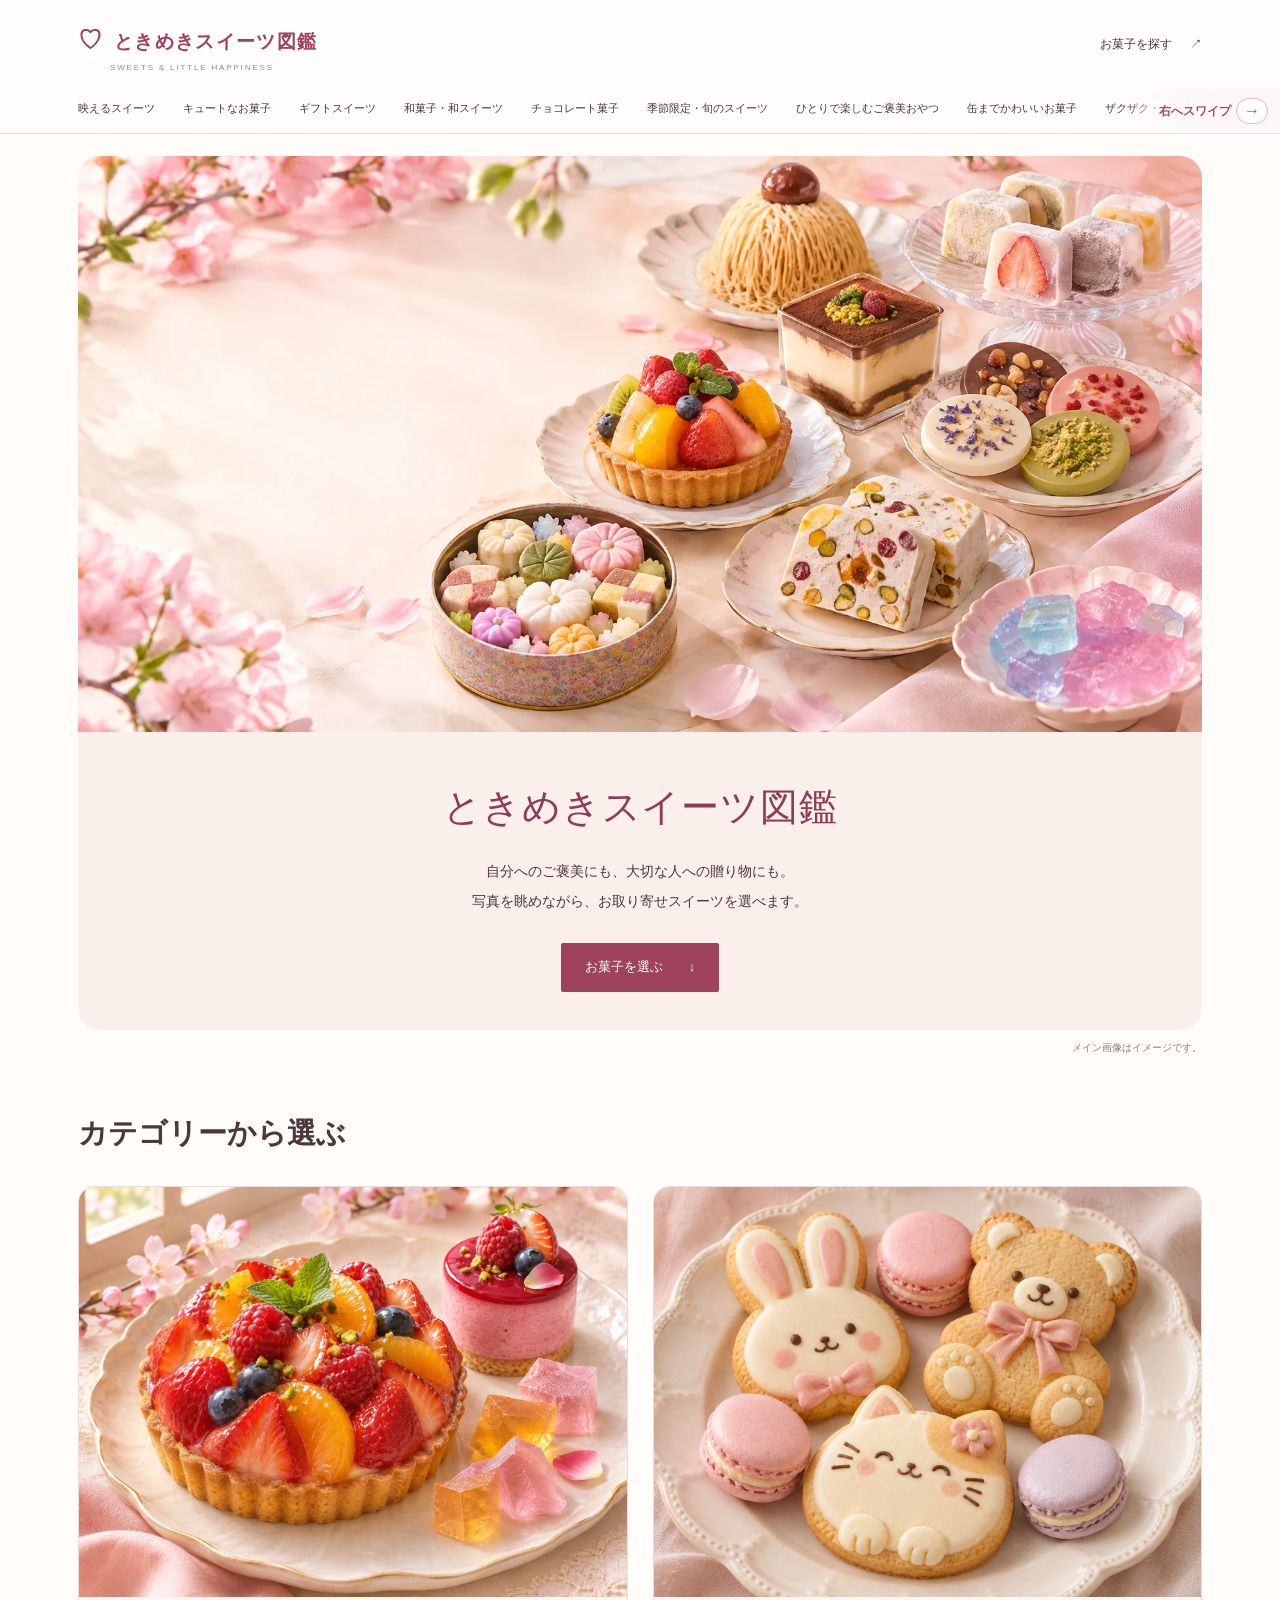
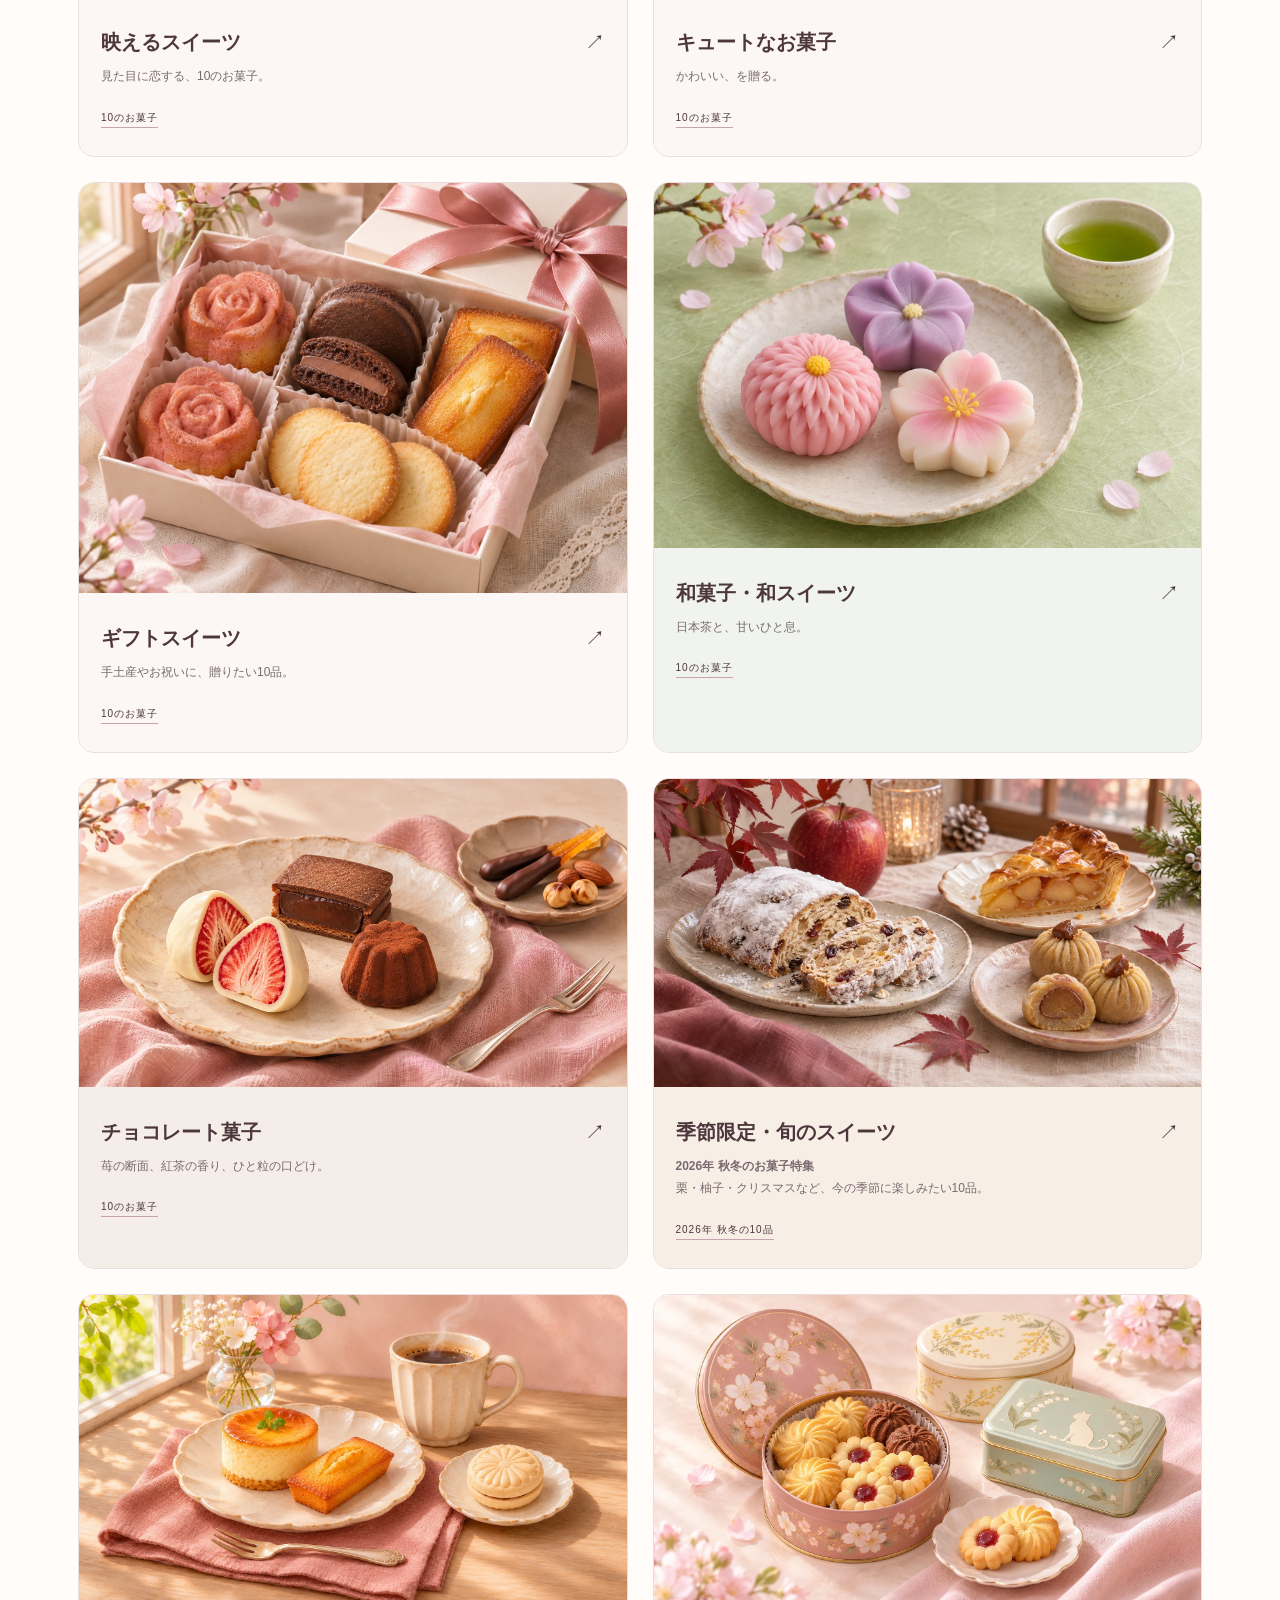
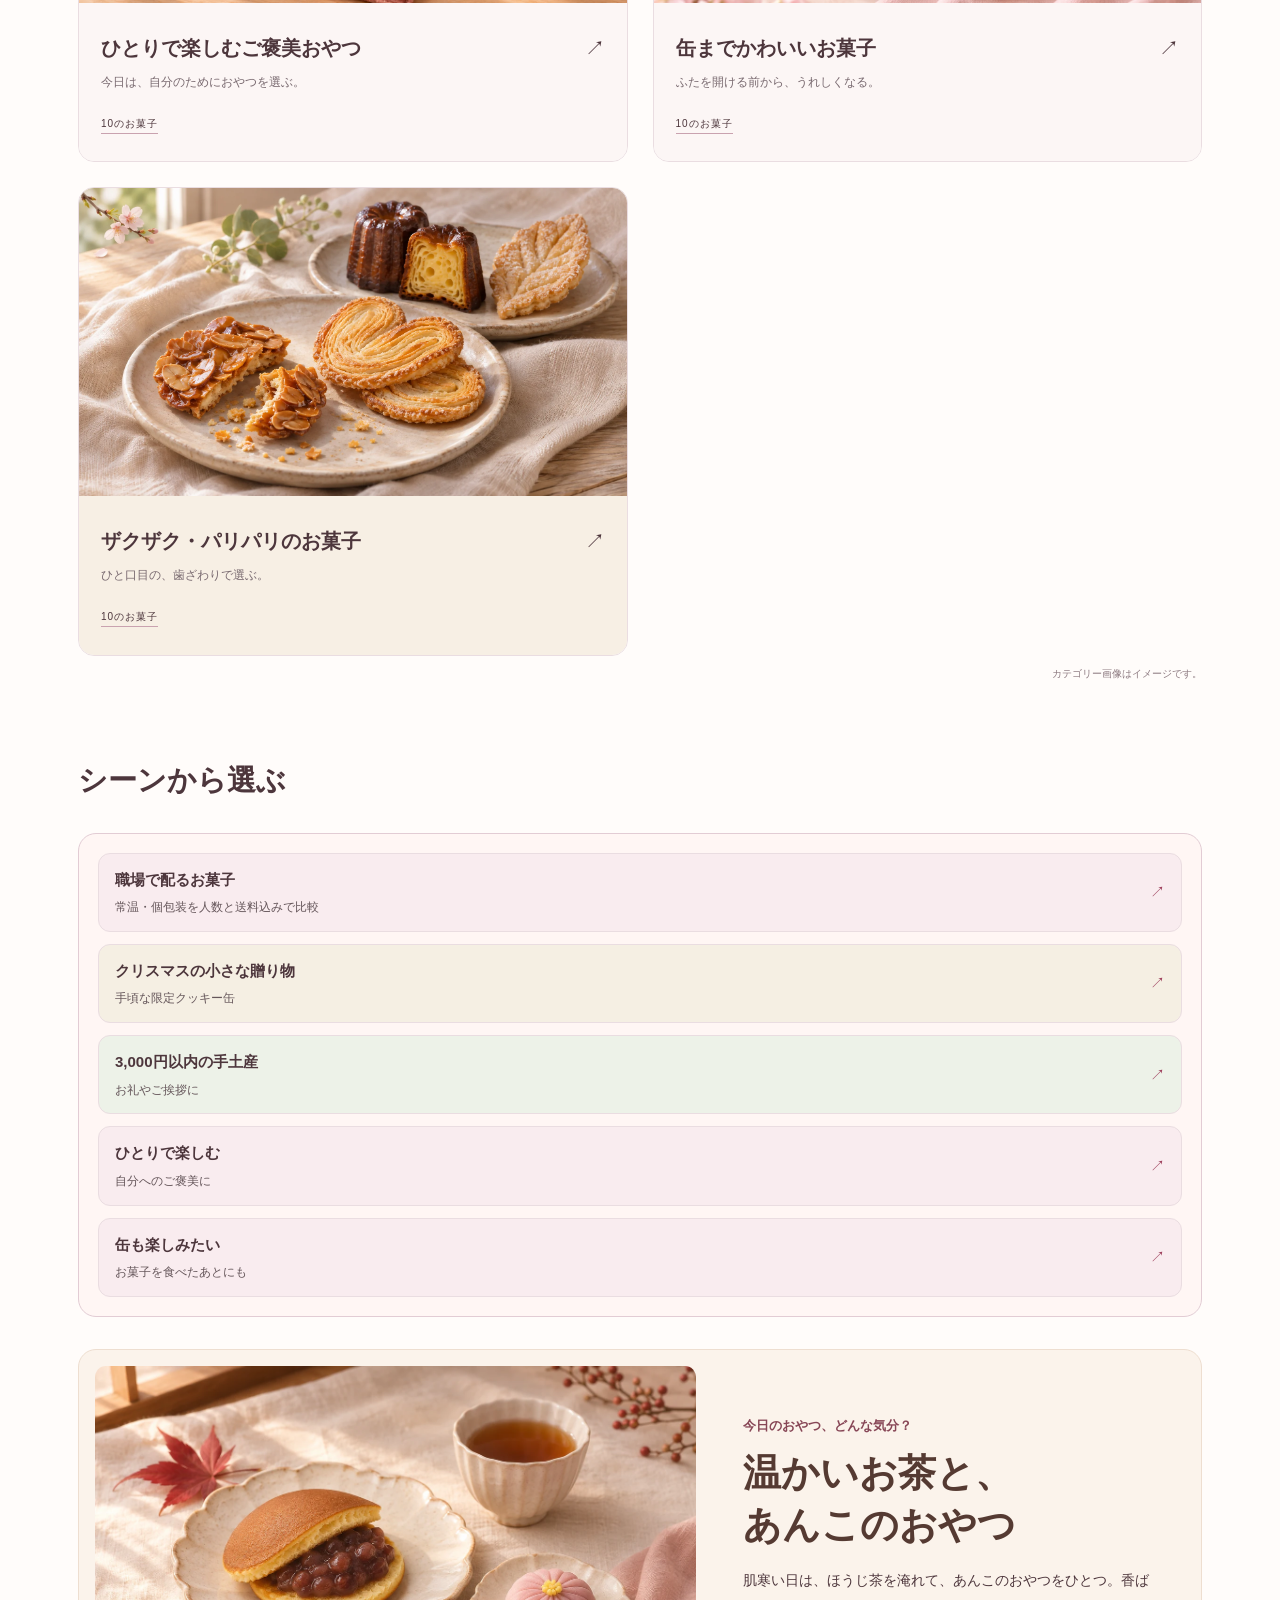
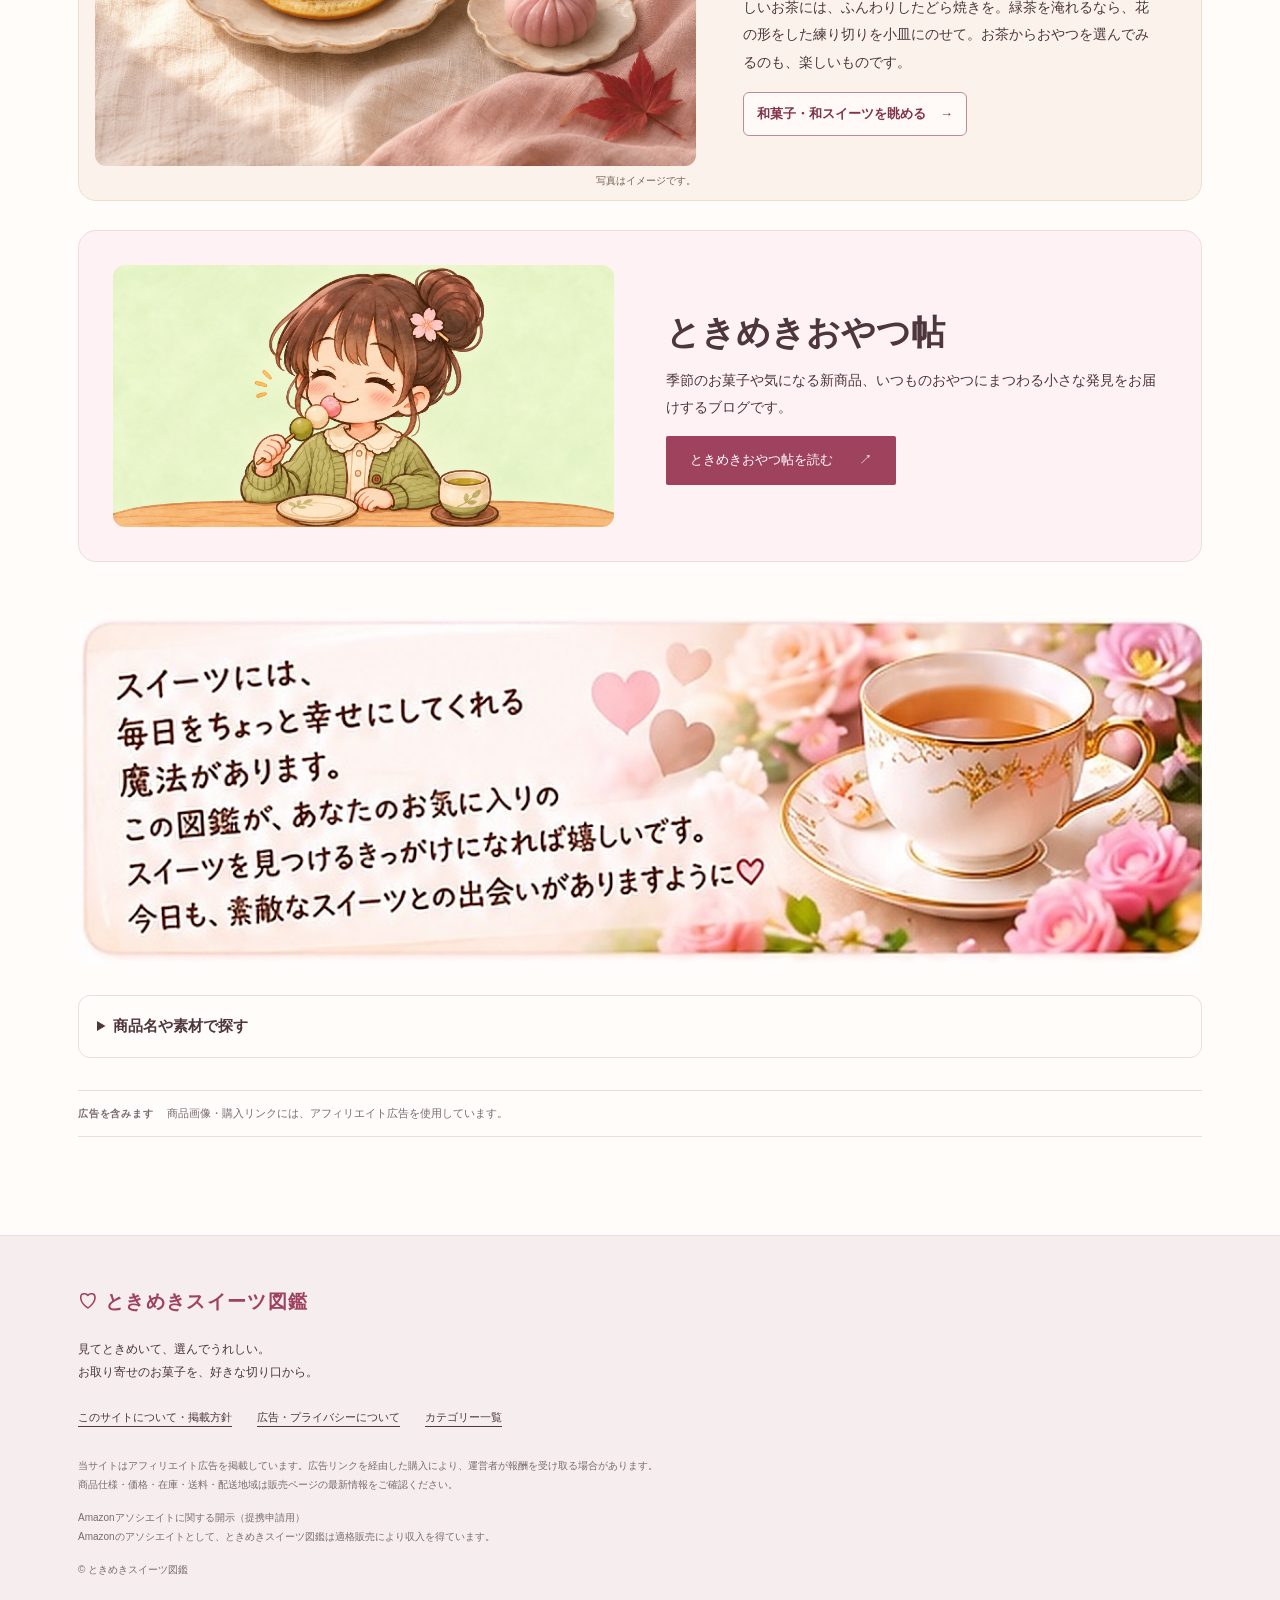
==== commit e84c7764: "Add files via upload" ====
--- a/index.html
+++ b/index.html
@@ -1,4 +1,4 @@
-<!doctype html><html lang="ja"><head><meta charset="utf-8"><meta name="viewport" content="width=device-width,initial-scale=1"><meta name="color-scheme" content="light"><title>見てときめく、お取り寄せスイーツ｜ときめきスイーツ図鑑</title><meta name="description" content="映えるスイーツ、キュートなお菓子、ギフトスイーツ、和菓子・和スイーツ、チョコレート菓子、季節限定・旬のスイーツ、ひとりで楽しむご褒美おやつ、缶までかわいいお菓子を各10品、計80品紹介。お取り寄せスイーツを写真で見比べて選べます。"><link rel="canonical" href="https://dacotahouse.github.io/tokimeki-sweets/index.html"><meta property="og:type" content="website"><meta property="og:title" content="見てときめく、お取り寄せスイーツ｜ときめきスイーツ図鑑"><meta property="og:description" content="映えるスイーツ、キュートなお菓子、ギフトスイーツ、和菓子・和スイーツ、チョコレート菓子、季節限定・旬のスイーツ、ひとりで楽しむご褒美おやつ、缶までかわいいお菓子を各10品、計80品紹介。お取り寄せスイーツを写真で見比べて選べます。"><meta property="og:url" content="https://dacotahouse.github.io/tokimeki-sweets/index.html"><meta property="og:image" content="https://dacotahouse.github.io/tokimeki-sweets/haeru-main.webp"><link rel="stylesheet" href="style.css"><script src="site.js" defer></script><style>
+<!doctype html><html lang="ja"><head><meta charset="utf-8"><meta name="viewport" content="width=device-width,initial-scale=1"><meta name="color-scheme" content="light"><title>かわいい・映えるお取り寄せスイーツ90選｜ときめきスイーツ図鑑</title><meta name="description" content="見た目もかわいいお取り寄せスイーツを9カテゴリーで紹介。映えるケーキ、クッキー缶、和菓子、季節限定のお菓子など、ギフトや自分へのご褒美にぴったりの一品を探せます。"><link rel="canonical" href="https://dacotahouse.github.io/tokimeki-sweets/index.html"><meta property="og:type" content="website"><meta property="og:title" content="かわいい・映えるお取り寄せスイーツ90選｜ときめきスイーツ図鑑"><meta property="og:description" content="見た目もかわいいお取り寄せスイーツを9カテゴリーで紹介。映えるケーキ、クッキー缶、和菓子、季節限定のお菓子など、ギフトや自分へのご褒美にぴったりの一品を探せます。"><meta property="og:url" content="https://dacotahouse.github.io/tokimeki-sweets/index.html"><meta property="og:image" content="https://dacotahouse.github.io/tokimeki-sweets/haeru-main.webp"><link rel="stylesheet" href="style.css"><script src="site.js" defer></script><style>
 /* トップページ: 横スクロールするカテゴリーの案内 */
 .category-nav-wrap{position:relative;min-width:0;}
 .category-nav-wrap .category-nav{scroll-behavior:smooth;}
@@ -44,6 +44,8 @@
 <section id="scenes" class="scene-picker" aria-labelledby="scene-title">
   <div class="section-head"><h2 id="scene-title">シーンから選ぶ</h2></div>
   <div class="scene-links">
+    <a href="office-snacks.html"><span><strong>職場で配るお菓子</strong><small>常温・個包装を人数と送料込みで比較</small></span><span aria-hidden="true">↗</span></a>
+    <a href="season.html#product-tokyo-fugetsudo-christmas-cookie"><span><strong>クリスマスの小さな贈り物</strong><small>手頃な限定クッキー缶</small></span><span aria-hidden="true">↗</span></a>
     <a href="gift.html#gift-under-3000"><span><strong>3,000円以内の手土産</strong><small>お礼やご挨拶に</small></span><span aria-hidden="true">↗</span></a>
     <a href="solo.html"><span><strong>ひとりで楽しむ</strong><small>自分へのご褒美に</small></span><span aria-hidden="true">↗</span></a>
     <a href="tin.html"><span><strong>缶も楽しみたい</strong><small>お菓子を食べたあとにも</small></span><span aria-hidden="true">↗</span></a>
@@ -80,7 +82,7 @@
   <label class="search-label" for="sweet-search">商品名・ブランド名・素材</label>
   <div class="search-input-wrap"><input id="sweet-search" type="search" placeholder="例：栗、パンダ" autocomplete="off"></div>
   <p id="search-status" class="result-status" aria-live="polite"></p>
-  <div class="search-results" hidden><a class="search-result" data-search="栗りん 栗千本（黄金） 繊細な見た目 細く絞られた栗のクリームが印象的な、和のモンブラン。箱の中に整然と並ぶ姿は、切り分ける前にも眺めたくなる繊細さです。栗のお菓子を探している方や、和と洋の両方が好きな方に。" href="haeru.html#product-kuririn"><img class="" src="https://thumbnail.image.rakuten.co.jp/@0_mall/serge-gens-ec/cabinet/kuri-senbon/imgrc0135094655.jpg" alt="栗りん 栗千本（黄金）" width="480" height="480" loading="lazy"><span><small>栗りん</small><strong>栗千本（黄金）</strong></span><span aria-hidden="true">↗</span></a><a class="search-result" data-search="宝月堂 MOCHI cube 四角い大福 四角い形が目を引く、キューブ型の大福。色の異なるものを少しずつ並べると、小さなお菓子のコレクションのようです。丸い大福とは違う見た目を楽しみたい方に。" href="haeru.html#product-mochi"><img class="" src="https://thumbnail.image.rakuten.co.jp/@0_mall/angers/cabinet/item_main0067/153030.jpg" alt="宝月堂 MOCHI cube" width="480" height="480" loading="lazy"><span><small>宝月堂</small><strong>MOCHI cube</strong></span><span aria-hidden="true">↗</span></a><a class="search-result" data-search="菓匠もりん 凛菓てぃらみす 和素材の瓶スイーツ 宇治抹茶、ほうじ茶、栗、黒ごまの4種類を詰め合わせたティラミス。落ち着いた色合いの瓶を並べて、その日の気分で味を選ぶ楽しみがあります。和素材のデザートが好きな方へ。" href="haeru.html#product-morin"><img class="" src="https://thumbnail.image.rakuten.co.jp/@0_mall/kasyou-morin/cabinet/05776678/08583447/thiramisu4-sum.jpg" alt="菓匠もりん 凛菓てぃらみす" width="480" height="480" loading="lazy"><span><small>菓匠もりん</small><strong>凛菓てぃらみす</strong></span><span aria-hidden="true">↗</span></a><a class="search-result" data-search="ショコラブティック レクラ 惑星の輝き 惑星モチーフ 太陽系の8惑星をモチーフにしたチョコレート。青や赤、マーブル模様など、一粒ごとに違う表情を楽しめます。宇宙や星が好きな方への贈り物としても、話題が広がりそうな一箱です。" href="haeru.html#product-planet"><img class="" src="https://thumbnail.image.rakuten.co.jp/@0_mall/macaron-store/cabinet/img8/a-ik-519-1.jpg" alt="ショコラブティック レクラ 惑星の輝き" width="480" height="480" loading="lazy"><span><small>ショコラブティック レクラ</small><strong>惑星の輝き</strong></span><span aria-hidden="true">↗</span></a><a class="search-result" data-search="するが フルーツ大福 6個入 色とりどりの断面 果物を包んだ大福の詰め合わせ。半分に切って小皿に並べると、果物ごとに違う断面が楽しめます。どれから食べようか選ぶ時間も楽しい一箱です。" href="haeru.html#product-suruga-fruit-daifuku"><img class="" src="https://thumbnail.image.rakuten.co.jp/@0_mall/surugayaki/cabinet/daihuku/imgrc0159822909.jpg" alt="するが フルーツ大福 6個入" width="480" height="480" loading="lazy"><span><small>するが</small><strong>フルーツ大福 6個入</strong></span><span aria-hidden="true">↗</span></a><a class="search-result" data-search="100PINE 宝石のようなカッサータ シチリアーナ 断面を楽しむ 白い生地の中に果実やナッツが散りばめられたカッサータ。切り分ける場所によって変わる断面の表情が魅力です。ホールケーキとはひと味違うデザートを探している方に。" href="haeru.html#product-cassata"><img class="" src="https://thumbnail.image.rakuten.co.jp/@0_mall/greek-yogurt/cabinet/thumb/100pine/100pine-cassata-jj.jpg" alt="100PINE 宝石のようなカッサータ シチリアーナ" width="480" height="480" loading="lazy"><span><small>100PINE</small><strong>宝石のようなカッサータ シチリアーナ</strong></span><span aria-hidden="true">↗</span></a><a class="search-result" data-search="フレッシュタルトのお店 STYLE みにたると 9種9個セット 9種類の楽しさ 種類の違う小さなタルトを、一度に9つ楽しめるセット。色と形の違いを見ながら、ひとつずつ選ぶ時間も楽しみになります。少しずついろいろなお菓子を味わいたい方に。" href="haeru.html#product-mini-tart"><img class="" src="https://thumbnail.image.rakuten.co.jp/@0_mall/freshtart-style/cabinet/10979844/11078581/11848340/imgrc0109402621.jpg" alt="フレッシュタルトのお店 STYLE みにたると 9種9個セット" width="480" height="480" loading="lazy"><span><small>フレッシュタルトのお店 STYLE</small><strong>みにたると 9種9個セット</strong></span><span aria-hidden="true">↗</span></a><a class="search-result" data-search="銀座千疋屋 銀座タルト（フルーツ） みんなで切り分け さまざまな果実を飾ったホールタイプのタルト。明るい色の組み合わせが、お祝いのテーブルにもよく映えます。小さな詰め合わせより、みんなで切り分ける一台を選びたいときに。" href="haeru.html#product-fruit-tart"><img class="" src="https://thumbnail.image.rakuten.co.jp/@0_mall/ginza-sembikiya/cabinet/img/cake/pgs-144/pgs-144-2.jpg" alt="銀座千疋屋 銀座タルト（フルーツ）" width="480" height="480" loading="lazy"><span><small>銀座千疋屋</small><strong>銀座タルト（フルーツ）</strong></span><span aria-hidden="true">↗</span></a><a class="search-result" data-search="銀座菊廼舎 冨貴寄 青丸缶 和のお菓子缶 色も形も異なる小さなお菓子を、缶の中にぎゅっと詰めた冨貴寄。ひとつずつ見つける楽しさがあり、和菓子らしい細やかなかわいらしさを感じられます。お茶と一緒にゆっくり楽しみたい一缶です。" href="haeru.html#product-fukiyose"><img class="" src="https://thumbnail.image.rakuten.co.jp/@0_mall/bellevie-harima/cabinet/1118/gift2/marutaka-441_s1.jpg" alt="銀座菊廼舎 冨貴寄 青丸缶" width="480" height="480" loading="lazy"><span><small>銀座菊廼舎</small><strong>冨貴寄 青丸缶</strong></span><span aria-hidden="true">↗</span></a><a class="search-result" data-search="R.L（エール・エル） ワッフルケーキ 10個 色とりどりの断面 ふんわりしたワッフル生地でクリームを挟んだ、小ぶりなワッフルケーキ。色の違う断面が並ぶ姿と、どれから食べようか選ぶ時間を楽しめます。家族や友人と少しずつ分けたいときにも。" href="haeru.html#product-waffle"><img class="" src="https://thumbnail.image.rakuten.co.jp/@0_mall/rl-waffle/cabinet/w0010/01.jpg" alt="R.L（エール・エル） ワッフルケーキ 10個" width="480" height="480" loading="lazy"><span><small>R.L（エール・エル）</small><strong>ワッフルケーキ 10個</strong></span><span aria-hidden="true">↗</span></a><a class="search-result" data-search="マシュマロ キッチン 夢の3匹セットマシュマロ どうぶつモチーフ うさぎ、くま、ねこをかたどったマシュマロのセット。丸いフォルムとやさしい表情が、ちょっとした贈り物にも似合います。ケーキとは違う、小さくて愛らしいお菓子を選びたい方に。" href="cute.html#product-animal-marshmallow"><img class="" src="https://thumbnail.image.rakuten.co.jp/@0_mall/marshmallow-k/cabinet/3bikiset/nk_3h_6ks.jpg" alt="マシュマロ キッチン 夢の3匹セットマシュマロ" width="480" height="480" loading="lazy"><span><small>マシュマロ キッチン</small><strong>夢の3匹セットマシュマロ</strong></span><span aria-hidden="true">↗</span></a><a class="search-result" data-search="お菓子処ひろせ 選べる どうぶつまんじゅう かわいい和菓子 動物の姿をした、愛らしいおまんじゅう。和菓子にもかわいらしさを求めたいときに選びたくなります。種類や詰め合わせの内容を選ぶ楽しみもあるので、贈る相手を思い浮かべながら確認してみてください。" href="cute.html#product-animal-manju"><img class="" src="https://thumbnail.image.rakuten.co.jp/@0_mall/okashidokorohirose/cabinet/14081781/14081788/imgrc0121764560.jpg" alt="お菓子処ひろせ 選べる どうぶつまんじゅう" width="480" height="480" loading="lazy"><span><small>お菓子処ひろせ</small><strong>選べる どうぶつまんじゅう</strong></span><span aria-hidden="true">↗</span></a><a class="search-result" data-search="カファレル きのこポット 赤 容器も楽しむ 赤いきのこの形の容器が印象的なチョコレート。きのこ柄の包みもかわいらしく、お菓子を楽しんだあとの容器の使い道を考える時間まで楽しめそうです。パッケージも大切にしたい方へ。" href="cute.html#product-caffarel"><img class="" src="https://thumbnail.image.rakuten.co.jp/@0_mall/caffarel/cabinet/14136493/imgrc0156493708.jpg" alt="カファレル きのこポット 赤" width="480" height="480" loading="lazy"><span><small>カファレル</small><strong>きのこポット 赤</strong></span><span aria-hidden="true">↗</span></a><a class="search-result" data-search="花えちぜん エディブルフラワーロリポップ 食べられるお花 カラフルなチョコレートで包んだバウムクーヘンに、食べられる花を飾ったお菓子。スティック付きの姿も愛らしく、小さな花束を選ぶような楽しさがあります。華やかなプチギフトを探している方に。" href="cute.html#product-flower-pop"><img class="" src="https://thumbnail.image.rakuten.co.jp/@0_mall/hanaechizen/cabinet/medama/free/baumu200_me26.jpg" alt="花えちぜん エディブルフラワーロリポップ" width="480" height="480" loading="lazy"><span><small>花えちぜん</small><strong>エディブルフラワーロリポップ</strong></span><span aria-hidden="true">↗</span></a><a class="search-result" data-search="伊藤久右衛門 抹茶パフェアイスバー パフェのようなアイス お店の抹茶パフェをアイスバーにした、飾りも華やかなデザート。一本ずつ違う見た目を楽しめるので、抹茶好きの方と一緒に選ぶ時間も楽しめます。お皿に並べても印象に残るスイーツです。" href="cute.html#product-parfait-bar"><img class="" src="https://thumbnail.image.rakuten.co.jp/@0_mall/itohkyuemon/cabinet/14004369/090279_n.jpg" alt="伊藤久右衛門 抹茶パフェアイスバー" width="480" height="480" loading="lazy"><span><small>伊藤久右衛門</small><strong>抹茶パフェアイスバー</strong></span><span aria-hidden="true">↗</span></a><a class="search-result" data-search="起き上り本舗 起き上り最中 小倉あん 2個入 縁起ものの最中 起き上りのだるまをかたどった最中。小倉あんの2個入りは、ちょっとしたお礼や、和菓子を少しだけ選びたいときの候補になります。気軽な価格帯でも、形の楽しさを添えたい方へ。" href="cute.html#product-monaka"><img class="" src="https://thumbnail.image.rakuten.co.jp/@0_mall/okiagarihonpo/cabinet/item/m-ogura/icon-ogura2.jpg" alt="起き上り本舗 起き上り最中 小倉あん 2個入" width="480" height="480" loading="lazy"><span><small>起き上り本舗</small><strong>起き上り最中 小倉あん 2個入</strong></span><span aria-hidden="true">↗</span></a><a class="search-result" data-search="カタヌキヤ マフラーパンダバウム 3個セット 冬の型ぬきバウム マフラー姿のパンダがかわいい、期間限定のバウムクーヘン。姿を眺めるだけでなく、型抜きしながら食べる楽しさもあります。かわいいものが好きな方への、小さな冬の贈り物に。" href="cute.html#product-panda-winter"><img class="" src="https://thumbnail.image.rakuten.co.jp/@0_mall/kioskgift/cabinet/katanukiya/imgrc0106819789.jpg" alt="カタヌキヤ マフラーパンダバウム 3個セット" width="480" height="480" loading="lazy"><span><small>カタヌキヤ</small><strong>マフラーパンダバウム 3個セット</strong></span><span aria-hidden="true">↗</span></a><a class="search-result" data-search="ヨックモック クリスマス シガール クリスマス仕様 くるりと巻かれた形が特徴のシガールを、クリスマスの装いで楽しめる一箱。華やかなケーキとは違う、少しずつ分けやすい焼き菓子を選びたいときに。冬のごあいさつの候補にもなります。" href="cute.html#product-yoku-christmas"><img class="" src="https://thumbnail.image.rakuten.co.jp/@0_mall/yokumoku/cabinet/yokumoku_thumbnail/seasonal/11133631/xmas_cigare_26a.jpg" alt="ヨックモック クリスマス シガール" width="480" height="480" loading="lazy"><span><small>ヨックモック</small><strong>クリスマス シガール</strong></span><span aria-hidden="true">↗</span></a><a class="search-result" data-search="ロイズ 生チョコレート［オーレ］ウインターパッケージ 冬限定パッケージ ロイズの生チョコレート［オーレ］を、冬のパッケージで楽しめる商品です。季節の装いを添えた小さな贈り物や、自分用の冬のおやつの候補に。期間・数量限定のため、注文時の販売状況をご確認ください。" href="cute.html#product-royce-winter"><img class="" src="https://thumbnail.image.rakuten.co.jp/@0_mall/royce/cabinet/limited/2024christmas/172_4.jpg" alt="ロイズ 生チョコレート［オーレ］ウインターパッケージ" width="480" height="480" loading="lazy"><span><small>ロイズ</small><strong>生チョコレート［オーレ］ウインターパッケージ</strong></span><span aria-hidden="true">↗</span></a><a class="search-result" data-search="とらや 干支パッケージ小形羊羹 10本入 年末年始の贈り物 小形羊羹を干支のパッケージで楽しめる詰め合わせ。和菓子を少しずつ味わいたい方への贈り物や、年末年始のごあいさつに選びたい一箱です。注文前に干支の絵柄や詰め合わせ内容を確認してください。" href="cute.html#product-toraya-eto"><img class="" src="https://thumbnail.image.rakuten.co.jp/@0_mall/maruhiro-store/cabinet/w26/428027g_1.jpg" alt="とらや 干支パッケージ小形羊羹 10本入" width="480" height="480" loading="lazy"><span><small>とらや</small><strong>干支パッケージ小形羊羹 10本入</strong></span><span aria-hidden="true">↗</span></a><a class="search-result" data-search="神戸フランツ 神戸魔法の壷プリン 4個入 お祝い・冷凍ギフト 陶器の壷に入ったプリンは、食卓に並べるだけでちょっとした特別感があります。やわらかなクリーム、濃厚なカスタード、ほろ苦いカラメルをひとさじずつ。誕生日や、ご家族にデザートを贈りたい日に。" href="gift.html#product-frantz-tsubo"><img class="" src="https://thumbnail.image.rakuten.co.jp/@0_gold/frantz/photo/640/pudding-02-04.jpg" alt="神戸フランツ 神戸魔法の壷プリン 4個入" width="480" height="480" loading="lazy"><span><small>神戸フランツ</small><strong>神戸魔法の壷プリン 4個入</strong></span><span aria-hidden="true">↗</span></a><a class="search-result" data-search="銀座ウエスト ドライケーキ DC-AN 11袋入 きちんとしたお礼 リーフパイやヴィクトリアなど、形や食感の違う焼き菓子の詰め合わせ。落ち着いた箱入りで、お世話になった方へのお礼や、ご家族でお茶を楽しむ日の手土産に選びやすい一箱です。" href="gift.html#product-west-dry-cakes"><img class="" src="https://thumbnail.image.rakuten.co.jp/@0_mall/ginza-west/cabinet/02546721/02564637/imgrc0067981061.jpg" alt="銀座ウエスト ドライケーキ DC-AN 11袋入" width="480" height="480" loading="lazy"><span><small>銀座ウエスト</small><strong>ドライケーキ DC-AN 11袋入</strong></span><span aria-hidden="true">↗</span></a><a class="search-result" data-search="鎌倉紅谷 クルミッ子 8個入 少人数への手土産 クルミを詰めたキャラメルをバター生地で挟んだ、鎌倉のお菓子です。一つずつ手に取りやすく、コーヒーと一緒にゆっくり楽しんでもらいたいときや、少人数への手土産に。" href="gift.html#product-kurumicco"><img class="" src="https://thumbnail.image.rakuten.co.jp/@0_mall/pandacn/cabinet/12581693/imgrc0099756103.jpg" alt="鎌倉紅谷 クルミッ子 8個入" width="480" height="480" loading="lazy"><span><small>鎌倉紅谷</small><strong>クルミッ子 8個入</strong></span><span aria-hidden="true">↗</span></a><a class="search-result" data-search="資生堂パーラー ラ・ガナサンド 8個入 ショコラ好きに ガナッシュをショコラ生地で挟んだ、個包装の焼き菓子です。チョコレートが好きな方への贈りものに。８個入りなので、職場への小さなお礼や、家族で少しずつ楽しむ手土産にも向きます。" href="gift.html#product-shiseido-gana"><img class="" src="https://thumbnail.image.rakuten.co.jp/@0_mall/shiseido-parlour/cabinet/chocolate/ganasand/39506_2025_thum.jpg" alt="資生堂パーラー ラ・ガナサンド 8個入" width="480" height="480" loading="lazy"><span><small>資生堂パーラー</small><strong>ラ・ガナサンド 8個入</strong></span><span aria-hidden="true">↗</span></a><a class="search-result" data-search="メゾンデュミエル マカダミア キャラメルサンド 5個入 友人へのお礼 キャラメルとマカダミアナッツをサブレで挟み、チョコレートで包んだお菓子です。小さな箱でも、一つにいくつもの食感が詰まっています。コーヒーが好きな友人へのお礼や、二人で楽しむ贈りものに。" href="gift.html#product-miel-caramel"><img class="" src="https://thumbnail.image.rakuten.co.jp/@0_mall/maisondumiel/cabinet/cr/kago/caramelsand_kago_01.jpg" alt="メゾンデュミエル マカダミア キャラメルサンド 5個入" width="480" height="480" loading="lazy"><span><small>メゾンデュミエル</small><strong>マカダミア キャラメルサンド 5個入</strong></span><span aria-hidden="true">↗</span></a><a class="search-result" data-search="パティスリー キハチ アソートBOX M（手提げ付き） リボン付きの手土産 バームクーヘンやクッキーなど、いくつかの焼き菓子を一箱で楽しめる詰め合わせです。手提げ付きで、訪問先への手土産や、ちょっと改まったお返しにも使いやすい一品。" href="gift.html#product-kihachi-assort-m"><img class="" src="https://thumbnail.image.rakuten.co.jp/@0_mall/kihachi/cabinet/recommend/09275471/k14503_thumb.jpg" alt="パティスリー キハチ アソートBOX M（手提げ付き）" width="480" height="480" loading="lazy"><span><small>パティスリー キハチ</small><strong>アソートBOX M（手提げ付き）</strong></span><span aria-hidden="true">↗</span></a><a class="search-result" data-search="PRESS BUTTER SAND バターサンド〈あまおう苺〉9個入 気軽なお祝い あまおう苺を使ったバタークリームとバターキャラメルを、クッキーで挟んだお菓子です。ピンクの箱が華やかで、気軽なお祝いに。個包装なので、一人ずつ分けて渡すときにも選べます。" href="gift.html#product-press-amaou"><img class="" src="https://thumbnail.image.rakuten.co.jp/@0_mall/bake-the-online/cabinet/item001/new2510/1003170_1.jpg" alt="PRESS BUTTER SAND バターサンド〈あまおう苺〉9個入" width="480" height="480" loading="lazy"><span><small>PRESS BUTTER SAND</small><strong>バターサンド〈あまおう苺〉9個入</strong></span><span aria-hidden="true">↗</span></a><a class="search-result" data-search="祇園辻利 つじりの里・ぎおんの里 各15本 職場で配りやすい 抹茶クリームを巻いた「つじりの里」と、抹茶生地にクリームを合わせた「ぎおんの里」。合計30本の個包装で、職場や人数の多い集まりにも持っていきやすい詰め合わせです。" href="gift.html#product-tsujiri-sato"><img class="" src="https://thumbnail.image.rakuten.co.jp/@0_mall/giontsujiri/cabinet/newlogo_thumb/57421_ver2.jpg" alt="祇園辻利 つじりの里・ぎおんの里 各15本" width="480" height="480" loading="lazy"><span><small>祇園辻利</small><strong>つじりの里・ぎおんの里 各15本</strong></span><span aria-hidden="true">↗</span></a><a class="search-result" data-search="バターバトラー バターガレット 9個入 焼き菓子の手土産 発酵バターを使ったガレット。鮮やかな箱と個包装が印象的で、焼き菓子が好きな方への手土産に。甘いお菓子に少し塩気があるものを選びたいときにも。" href="gift.html#product-butter-galette"><img class="" src="https://thumbnail.image.rakuten.co.jp/@0_mall/sucreyshop/cabinet/pointup/bb04101f_thm_p5.jpg" alt="バターバトラー バターガレット 9個入" width="480" height="480" loading="lazy"><span><small>バターバトラー</small><strong>バターガレット 9個入</strong></span><span aria-hidden="true">↗</span></a><a class="search-result" data-search="神戸風月堂 ゴーフル 15S 缶入り12枚 家族で楽しむ缶菓子 薄い生地にバニラ、ストロベリー風味、チョコレートのクリームを挟んだ神戸の銘菓です。大きな丸いゴーフルは取り分けるときも楽しく、帰省や家族でのお茶の時間に合わせやすい一缶です。" href="gift.html#product-fugetsudo-gaufres"><img class="" src="https://thumbnail.image.rakuten.co.jp/@0_mall/kobe-fugetsudo/cabinet/gaufres/10151_01.jpg" alt="神戸風月堂 ゴーフル 15S 缶入り12枚" width="480" height="480" loading="lazy"><span><small>神戸風月堂</small><strong>ゴーフル 15S 缶入り12枚</strong></span><span aria-hidden="true">↗</span></a><a class="search-result" data-search="風味絶佳.山陰 四季の十二撰 ひとくち上生菓子詰合せ 季節の上生菓子 季節の形や色を楽しめる、ひと口サイズの上生菓子の詰め合わせ。お皿に二つ、三つと並べて、緑茶と一緒にゆっくり楽しみたい一箱です。" href="wagashi.html#product-shiki-junisen"><img class="" src="https://thumbnail.image.rakuten.co.jp/@0_mall/sanintoretatehonpo/cabinet/sw/fd/js12win17-sam.jpg" alt="風味絶佳.山陰 四季の十二撰 ひとくち上生菓子詰合せ" width="480" height="480" loading="lazy"><span><small>風味絶佳.山陰</small><strong>四季の十二撰 ひとくち上生菓子詰合せ</strong></span><span aria-hidden="true">↗</span></a><a class="search-result" data-search="京みずは 本わらび餅 420g わらび餅・きな粉 きな粉をまとった、京都の和菓子店のわらび餅です。420g入りなので、取り分けて家族で食べるおやつや、食後の甘味にも。" href="wagashi.html#product-kyomizuha-warabi"><img class="" src="https://thumbnail.image.rakuten.co.jp/@0_mall/kyogashi/cabinet/warabi/imgrc0198274316.jpg" alt="京みずは 本わらび餅 420g" width="480" height="480" loading="lazy"><span><small>京みずは</small><strong>本わらび餅 420g</strong></span><span aria-hidden="true">↗</span></a><a class="search-result" data-search="京都祇園 仁々木 祇園ぽっちり 6個入 フルーツ大福 果物とクリームをお餅で包んだ、パフェを思わせるフルーツ大福です。切った断面も華やかで、お皿に盛りつけるだけでお茶の時間が明るくなります。" href="wagashi.html#product-ninigi-pocchiri"><img class="" src="https://thumbnail.image.rakuten.co.jp/@0_mall/ninigi/cabinet/07455703/10686082/imgrc0136269518.jpg" alt="京都祇園 仁々木 祇園ぽっちり 6個入" width="480" height="480" loading="lazy"><span><small>京都祇園 仁々木</small><strong>祇園ぽっちり 6個入</strong></span><span aria-hidden="true">↗</span></a><a class="search-result" data-search="叶 匠壽庵 あも 1本入 粒あん・羽二重餅 丹波大納言小豆の粒あんで羽二重餅を包んだ棹菓子です。好きな厚さに切り分けられるので、煎茶と合わせて少しずつ楽しめます。" href="wagashi.html#product-kanou-amo"><img class="" src="https://thumbnail.image.rakuten.co.jp/@0_mall/kanoushoujuan/cabinet/amo/12991371/imgrc0143065623.jpg" alt="叶 匠壽庵 あも 1本入" width="480" height="480" loading="lazy"><span><small>叶 匠壽庵</small><strong>あも 1本入</strong></span><span aria-hidden="true">↗</span></a><a class="search-result" data-search="茜丸 おすすめどらやきセット 10個入りA 味を選べるどら焼き 大阪の茜丸が手がける、どら焼きの詰め合わせです。いくつかの味が入っているので、家族で分けるときも、一つずつ食べ比べたいときも楽しめます。" href="wagashi.html#product-akanemaru-dorayaki"><img class="" src="https://thumbnail.image.rakuten.co.jp/@0_mall/akanemaru/cabinet/set01/d37-819-g10.jpg" alt="茜丸 おすすめどらやきセット 10個入りA" width="480" height="480" loading="lazy"><span><small>茜丸</small><strong>おすすめどらやきセット 10個入りA</strong></span><span aria-hidden="true">↗</span></a><a class="search-result" data-search="小布施堂 栗鹿ノ子ミニ 3個 栗菓子 栗あんに栗の粒を合わせた、小布施の栗菓子です。小さな缶から器にひとさじずつ取り分けて、香ばしいほうじ茶と合わせたくなります。" href="wagashi.html#product-obusedo-kanoko"><img class="" src="https://thumbnail.image.rakuten.co.jp/@0_gold/obusedo/images/kanoko/0603.jpg" alt="小布施堂 栗鹿ノ子ミニ 3個" width="480" height="480" loading="lazy"><span><small>小布施堂</small><strong>栗鹿ノ子ミニ 3個</strong></span><span aria-hidden="true">↗</span></a><a class="search-result" data-search="如水庵 筑紫もち 6個 餅菓子・黒蜜 きな粉をまとった餅に、添付の黒蜜をかけていただく福岡の銘菓です。黒蜜の量を自分で調整できるのも、食べるときの楽しみです。" href="wagashi.html#product-josuian-tsukushi"><img class="" src="https://thumbnail.image.rakuten.co.jp/@0_mall/sn-fukuoka/cabinet/item/josuian/imgrc0122744692.jpg" alt="如水庵 筑紫もち 6個" width="480" height="480" loading="lazy"><span><small>如水庵</small><strong>筑紫もち 6個</strong></span><span aria-hidden="true">↗</span></a><a class="search-result" data-search="榮太樓總本鋪 あんみつ 6個入 あんみつ・寒天 寒天にあんとみつを合わせていただく、日本橋の老舗のあんみつです。器に移して冷やしておくと、おうちで甘味を楽しみたいときに出しやすくなります。" href="wagashi.html#product-eitaro-anmitsu"><img class="" src="https://thumbnail.image.rakuten.co.jp/@0_mall/eitaro-souhonpo/cabinet/anmitsu/8863046-mob-a5.jpg" alt="榮太樓總本鋪 あんみつ 6個入" width="480" height="480" loading="lazy"><span><small>榮太樓總本鋪</small><strong>あんみつ 6個入</strong></span><span aria-hidden="true">↗</span></a><a class="search-result" data-search="いと重菓舗 埋れ木 6個入 求肥・抹茶 あんを求肥で包み、抹茶入りの和三盆をまとわせた彦根の銘菓です。小ぶりなので、濃いめに淹れたお茶に一つ添えるのにぴったりです。" href="wagashi.html#product-itojyu-umoregi"><img class="" src="https://thumbnail.image.rakuten.co.jp/@0_mall/itojyu/cabinet/oseibo2026/800_umo_00.jpg" alt="いと重菓舗 埋れ木 6個入" width="480" height="480" loading="lazy"><span><small>いと重菓舗</small><strong>埋れ木 6個入</strong></span><span aria-hidden="true">↗</span></a><a class="search-result" data-search="彩雲堂 若草 6個入 松江の銘菓・求肥 やわらかな求肥を淡い緑のそぼろで包んだ、松江の銘菓です。白い小皿に一つのせると、若草色が引き立ちます。" href="wagashi.html#product-saiundo-wakakusa"><img class="" src="https://thumbnail.image.rakuten.co.jp/@0_mall/saiundo/cabinet/th/sn_wakakusa.jpg" alt="彩雲堂 若草 6個入" width="480" height="480" loading="lazy"><span><small>彩雲堂</small><strong>若草 6個入</strong></span><span aria-hidden="true">↗</span></a><a class="search-result" data-search="六花亭 ストロベリーチョコ ホワイト 130g 苺の断面 フリーズドライの苺をホワイトチョコレートで包んだ、六花亭のお菓子です。一粒で苺の酸味とチョコレートの甘さが楽しめます。温かい紅茶と一緒に、少しずつつまみたいおやつです。" href="chocolate.html#product-rokkatei-strawberry"><img class="" src="https://thumbnail.image.rakuten.co.jp/@0_mall/hokkaidotown/cabinet/item_image1/4536471112660.jpg" alt="六花亭 ストロベリーチョコ ホワイト 130g" width="480" height="480" loading="lazy"><span><small>六花亭</small><strong>ストロベリーチョコ ホワイト 130g</strong></span><span aria-hidden="true">↗</span></a><a class="search-result" data-search="バニラビーンズ ショーコラ 4個入 チョコサンド 四角いクッキーにチョコレートを挟んだ横浜のお菓子。マイルドカカオとリッチミルクの2種類があり、コーヒーをいれて食べ比べたくなる一箱です。" href="chocolate.html#product-vanilla-showcolat"><span><small>バニラビーンズ</small><strong>ショーコラ 4個入</strong></span><span aria-hidden="true">↗</span></a><a class="search-result" data-search="ルタオ ロイヤルモンターニュ 9個入 紅茶の香り 小さな山を思わせる形が目を引くチョコレート。ダージリンの香りと口どけを楽しみたい、お茶の時間に選びたい一品です。" href="chocolate.html#product-letao-montagne"><img class="" src="https://thumbnail.image.rakuten.co.jp/@0_mall/senka-land/cabinet/08411530/08454952/monta.jpg" alt="ルタオ ロイヤルモンターニュ 9個入" width="480" height="480" loading="lazy"><span><small>ルタオ</small><strong>ロイヤルモンターニュ 9個入</strong></span><span aria-hidden="true">↗</span></a><a class="search-result" data-search="アントワーヌ・カレーム オランジェット 箱入り100g 柑橘とチョコ 細く切ったオレンジピールをチョコレートで包んだお菓子。柑橘の香りが好きな方への贈り物にも、コーヒーと合わせるおやつにも選べます。" href="chocolate.html#product-antoine-orangette"><span><small>アントワーヌ・カレーム</small><strong>オランジェット 箱入り100g</strong></span><span aria-hidden="true">↗</span></a><a class="search-result" data-search="デメル ソリッドチョコ猫ラベル ミルク 105g 箱も楽しみ 猫が描かれた箱を開けると、猫の舌をかたどった薄いミルクチョコレート。箱の絵柄と中身の形がつながっていて、猫好きな人に贈りたくなります。" href="chocolate.html#product-demel-cat-milk"><span><small>デメル</small><strong>ソリッドチョコ猫ラベル ミルク 105g</strong></span><span aria-hidden="true">↗</span></a><a class="search-result" data-search="ル コキヤージュ テリーヌ ドゥ ショコラ 1本 切り分けるおやつ 好きな厚さに切り分けられる、チョコレートのテリーヌ。薄めの一切れを小皿にのせて、温かいコーヒーを添えたくなるお菓子です。" href="chocolate.html#product-coquillage-terrine"><span><small>ル コキヤージュ</small><strong>テリーヌ ドゥ ショコラ 1本</strong></span><span aria-hidden="true">↗</span></a><a class="search-result" data-search="資生堂パーラー ラ・ガナシュ 12個入 クランチ チョコレートにココアクランチを重ねたひと口サイズのお菓子。ノワールとブランが各6個入りで、2種を少しずつ楽しめます。" href="chocolate.html#product-shiseido-ganache"><span><small>資生堂パーラー</small><strong>ラ・ガナシュ 12個入</strong></span><span aria-hidden="true">↗</span></a><a class="search-result" data-search="サロンドロワイヤル キャンディコートピーカンナッツチョコレート 360g ナッツの歯ざわり キャンディがけをしたピーカンナッツを、ホワイトチョコレートで包んだお菓子。小袋入りなので、少しずつ取り出したいときにも便利です。" href="chocolate.html#product-royal-pecan"><img class="" src="https://thumbnail.image.rakuten.co.jp/@0_mall/s-royal/cabinet/itemthumb/6001-1.jpg" alt="サロンドロワイヤル キャンディコートピーカンナッツチョコレート 360g" width="480" height="480" loading="lazy"><span><small>サロンドロワイヤル</small><strong>キャンディコートピーカンナッツチョコレート 360g</strong></span><span aria-hidden="true">↗</span></a><a class="search-result" data-search="ロイズ ポテトチップチョコレート オリジナル 190g 甘じょっぱい 波形のポテトチップにチョコレートをかけたお菓子。チョコの甘さに塩気が重なる一枚を、濃いめのお茶と合わせてみたくなります。" href="chocolate.html#product-royce-potato"><span><small>ロイズ</small><strong>ポテトチップチョコレート オリジナル 190g</strong></span><span aria-hidden="true">↗</span></a><a class="search-result" data-search="リンツ リンドール テイスティングセット 15種16個入 個包装の食べ比べ 丸いチョコレートの殻に、なめらかなフィリングを詰めたリンドール。15種入りで、包みを眺めながら気になる味を一粒ずつ選べます。" href="chocolate.html#product-lindt-tasting-16"><span><small>リンツ</small><strong>リンドール テイスティングセット 15種16個入</strong></span><span aria-hidden="true">↗</span></a><a class="search-result" data-search="グラン菓樹 シュトーレン 小サイズ クリスマス菓子 熊本の洋菓子店が作る、レーズンなどを入れたシュトーレン。少しずつスライスして、クリスマスまでのお茶時間に。楽天市場の商品ページでは小・大のうち「小」を選べます。" href="season.html#product-grankaju-stollen"><span><small>グラン菓樹</small><strong>シュトーレン 小サイズ</strong></span><span aria-hidden="true">↗</span></a><a class="search-result" data-search="栗のわかやま 宮ゆず 6個セット 旬素材の定番 宇都宮の宮ゆずをくり抜き、蜜で煮た果皮に、柚子の果肉を使った羊羹を詰めた和菓子です。柚子の形が残るので、切り分ける前の姿も楽しめます。温かい煎茶に添えて、柚子の香りを味わいたい一品です。" href="season.html#product-wakayama-miyayuzu"><span><small>栗のわかやま</small><strong>宮ゆず 6個セット</strong></span><span aria-hidden="true">↗</span></a><a class="search-result" data-search="津軽ゆめりんごファーム アップルパイ・アソート 6個入 旬素材の定番 自園の青森県産りんごを使った手作りパイ。紅玉やふじを使った定番タイプなど、販売ページに掲載されている5種類から選ぶ6個セットです。温かい紅茶のお供にも。" href="season.html#product-adumasi-apple-assort"><span><small>津軽ゆめりんごファーム</small><strong>アップルパイ・アソート 6個入</strong></span><span aria-hidden="true">↗</span></a><a class="search-result" data-search="良平堂 栗福柿と栗きんとん 10個セット 年末限定セット 栗福柿4個と栗きんとん6個の詰め合わせ。干し柿と栗が重なる一品に加え、和栗を氷砂糖で炊いた栗きんとんも味わえます。年末に家族で分けて楽しむ一箱に。" href="season.html#product-ryoheido-kakikuri"><span><small>良平堂</small><strong>栗福柿と栗きんとん 10個セット</strong></span><span aria-hidden="true">↗</span></a><a class="search-result" data-search="おいもや クリスマスのクグロフ 3号 クリスマス予約 さつまいもを取り入れた、ひとり分サイズのクグロフ。販売ページではいちご・ホワイト・チョコレートの選択肢が案内されています。少人数の食卓で、それぞれ好きな味を選ぶのにも。" href="season.html#product-oimoya-kouglof"><span><small>おいもや</small><strong>クリスマスのクグロフ 3号</strong></span><span aria-hidden="true">↗</span></a><a class="search-result" data-search="DADACA クリスマスイチゴ生デコレーションケーキ 4号 クリスマス予約 直径約12cmの冷凍ショートケーキ。スポンジとクリームにベリーを合わせ、クリスマス用オーナメントが付きます。食卓に出す時刻から逆算して、解凍時間を見込んで選びたいケーキです。" href="season.html#product-cakejp-strawberry-noel"><span><small>DADACA</small><strong>クリスマスイチゴ生デコレーションケーキ 4号</strong></span><span aria-hidden="true">↗</span></a><a class="search-result" data-search="神戸風月堂 クリスマス ゴーフルデュオ・グーテ D24 クリスマス限定 バニラ・ストロベリー・チョコレートのゴーフルと、紅茶・抹茶・コーヒーのゴーフル・オ・グーテを詰めた限定セット。味の違いを楽しめるので、集まりの手土産にも選びやすい一箱です。" href="season.html#product-fugetsudo-noel-duo"><span><small>神戸風月堂</small><strong>クリスマス ゴーフルデュオ・グーテ D24</strong></span><span aria-hidden="true">↗</span></a><a class="search-result" data-search="People Tree フェアトレードチョコ カラメルクリスプ 50g 秋冬限定 カラメルクリスプ入りの50gの板チョコレート。少し割ってコーヒーに添えたり、パッケージごと小さなお礼に添えたりしやすいサイズです。" href="season.html#product-peopletree-caramel-crisp"><span><small>People Tree</small><strong>フェアトレードチョコ カラメルクリスプ 50g</strong></span><span aria-hidden="true">↗</span></a><a class="search-result" data-search="ガトーフェスタ ハラダ グーテ・デ・ロワ ホワイトチョコレート W3 13枚入 季節販売 ガトーラスクにホワイトチョコレートを重ねた季節商品。W3は1枚ずつ包まれた13枚入りなので、何人かで分けたいときに向いています。" href="season.html#product-harada-white-w3"><span><small>ガトーフェスタ ハラダ</small><strong>グーテ・デ・ロワ ホワイトチョコレート W3 13枚入</strong></span><span aria-hidden="true">↗</span></a><a class="search-result" data-search="伊藤農園 ピュアフルーツ寒天ジュレ 90g×8個 旬素材の定番 みかん・きよみ・はっさく・あまなつの4種類を楽しめる寒天ジュレ。柑橘ごとの甘みや酸味の違いを比べたいときや、食後のデザートに。" href="season.html#product-ito-citrus-jelly"><span><small>伊藤農園</small><strong>ピュアフルーツ寒天ジュレ 90g×8個</strong></span><span aria-hidden="true">↗</span></a><a class="search-result" data-search="神戸フランツ 神戸半熟チーズケーキ・プレーン 5個入 ひとつずつ解凍 1個約43gの小さなチーズケーキです。冷凍で届くので、食べたい分を冷蔵庫に移して解凍できます。濃厚でなめらかなチーズのお菓子を、ゆっくり味わいたい日に。" href="solo.html#product-solo-cheese"><img class="" src="https://thumbnail.image.rakuten.co.jp/@0_gold/frantz/photo/640/cheese-01-05.jpg" alt="神戸フランツ 神戸半熟チーズケーキ・プレーン 5個入" width="480" height="480" loading="lazy"><span><small>神戸フランツ</small><strong>神戸半熟チーズケーキ・プレーン 5個入</strong></span><span aria-hidden="true">↗</span></a><a class="search-result" data-search="バターバトラー バターフィナンシェ 4個入 個包装 バターの風味を楽しめるフィナンシェ。仕事がひと段落した午後や、夕食後に温かい飲み物を淹れたときに、一つずつ取り出せます。" href="solo.html#product-solo-financier"><img class="" src="https://thumbnail.image.rakuten.co.jp/@0_mall/sucreyshop/cabinet/pointup/bb02101f_thm_p10.jpg" alt="バターバトラー バターフィナンシェ 4個入" width="480" height="480" loading="lazy"><span><small>バターバトラー</small><strong>バターフィナンシェ 4個入</strong></span><span aria-hidden="true">↗</span></a><a class="search-result" data-search="たねや ふくみ天平 6個入 食べる直前にはさむ 近江のもち米で作った香ばしい皮に、求肥入りのあんを自分ではさむ最中です。お茶を淹れてから用意すると、皮の食感とあんの組み合わせをゆっくり楽しめます。" href="solo.html#product-solo-monaka"><img class="" src="https://thumbnail.image.rakuten.co.jp/@0_mall/taneya/cabinet/goods/fukumi/70950_01.jpg" alt="たねや ふくみ天平 6個入" width="480" height="480" loading="lazy"><span><small>たねや</small><strong>ふくみ天平 6個入</strong></span><span aria-hidden="true">↗</span></a><a class="search-result" data-search="マーロウ 北海道フレッシュクリームプリン 3個セット ビーカー入り 北海道産の牛乳と生クリームを使った焼きプリンです。1個180gと食べごたえがあるので、食後のデザートや、プリンを主役にしたい休日のおやつに。" href="solo.html#product-solo-pudding"><img class="" src="https://thumbnail.image.rakuten.co.jp/@0_mall/marlowe-pudding/cabinet/i/imgrc0121229830.jpg" alt="マーロウ 北海道フレッシュクリームプリン 3個セット" width="480" height="480" loading="lazy"><span><small>マーロウ</small><strong>北海道フレッシュクリームプリン 3個セット</strong></span><span aria-hidden="true">↗</span></a><a class="search-result" data-search="伊藤久右衛門 宇治ほうじ茶生チョコレート 16粒 少しずつ楽しむ ほうじ茶を使った口どけのよい生チョコレート。食後に一粒、二粒と取り分けて、温かいお茶と一緒に味わいたいお菓子です。" href="solo.html#product-solo-hojicha"><img class="" src="https://thumbnail.image.rakuten.co.jp/@0_mall/itohkyuemon/cabinet/2408/1.jpg" alt="伊藤久右衛門 宇治ほうじ茶生チョコレート 16粒" width="480" height="480" loading="lazy"><span><small>伊藤久右衛門</small><strong>宇治ほうじ茶生チョコレート 16粒</strong></span><span aria-hidden="true">↗</span></a><a class="search-result" data-search="ふみこ農園 わかやまポンチ 4本セット 果実のゼリー みかん、八朔、若桃、梅を使ったフルーツゼリー。瓶ごと冷やして、甘いものをさっぱり楽しみたいときに。一瓶ずつ開けられます。" href="solo.html#product-solo-ponchi"><img class="" src="https://thumbnail.image.rakuten.co.jp/@0_mall/bundara/cabinet/kyanpe/oseibo/waka_8_26o_t_chc3.jpg" alt="ふみこ農園 わかやまポンチ 4本セット" width="480" height="480" loading="lazy"><span><small>ふみこ農園</small><strong>わかやまポンチ 4本セット</strong></span><span aria-hidden="true">↗</span></a><a class="search-result" data-search="芋屋長兵衛 熊本いきなり団子 5種・各1個 温めて楽しむ さつまいもとあんを包んだ熊本のおやつ。冷凍庫に置いて、温かいおやつが欲しいときに一つずつ。5種類の味を別々の日に試せます。" href="solo.html#product-solo-dango"><img class="" src="https://thumbnail.image.rakuten.co.jp/@0_mall/imoyacyoubei/cabinet/11366618/393_6-2.jpg" alt="芋屋長兵衛 熊本いきなり団子 5種・各1個" width="480" height="480" loading="lazy"><span><small>芋屋長兵衛</small><strong>熊本いきなり団子 5種・各1個</strong></span><span aria-hidden="true">↗</span></a><a class="search-result" data-search="ハンデルスベーゲン カップアイス 6個セット 今日はどの味？ カップ入りのアイスクリームを詰め合わせたセットです。冷凍庫を開け、その日の気分で一つ選べるので、何日かに分けて楽しむご褒美に。" href="solo.html#product-solo-ice"><img class="" src="https://thumbnail.image.rakuten.co.jp/@0_mall/handlesvagen/cabinet/set/erakuten_giftbox_2.jpg" alt="ハンデルスベーゲン カップアイス 6個セット" width="480" height="480" loading="lazy"><span><small>ハンデルスベーゲン</small><strong>カップアイス 6個セット</strong></span><span aria-hidden="true">↗</span></a><a class="search-result" data-search="ねんりん家 マウントバーム しっかり芽 1本入 好きな厚さに切る 香ばしい外側と、しっとりした内側を一切れで楽しめるバームクーヘン。一本入りなので、その日食べたい分を切ってお皿にのせられます。" href="solo.html#product-solo-baum"><img class="" src="https://thumbnail.image.rakuten.co.jp/@0_mall/paqtomogsweetsshop/cabinet/goods/09152167/09152168/imgmb_01_1p.jpg" alt="ねんりん家 マウントバーム しっかり芽 1本入" width="480" height="480" loading="lazy"><span><small>ねんりん家</small><strong>マウントバーム しっかり芽 1本入</strong></span><span aria-hidden="true">↗</span></a><a class="search-result" data-search="芋國屋 干し芋「星はるか」100g×3袋 小分けの干し芋 茨城県産の紅はるかを使った干し芋です。100gずつの小袋で、特別な準備をせずに、普段のおやつ時間に取り入れられます。" href="solo.html#product-solo-hoshi"><img class="" src="https://thumbnail.image.rakuten.co.jp/@0_mall/imokuniya/cabinet/10041778/11316053/thumb_tr3_01.jpg" alt="芋國屋 干し芋「星はるか」100g×3袋" width="480" height="480" loading="lazy"><span><small>芋國屋</small><strong>干し芋「星はるか」100g×3袋</strong></span><span aria-hidden="true">↗</span></a><a class="search-result" data-search="洋菓子のプルミエール ビジューサブレ 12枚 宝石モチーフ 宝石箱を思わせる缶の中には、サブレショコラが12枚。ちょっとしたお礼にも、食べ終わった缶を小物入れにしたいときにも選びたくなる一品です。" href="tin.html#product-tin-bijou"><img class="" src="https://thumbnail.image.rakuten.co.jp/@0_mall/bonheur7/cabinet/10856238/can_02.jpg" alt="洋菓子のプルミエール ビジューサブレ 12枚" width="480" height="480" loading="lazy"><span><small>洋菓子のプルミエール</small><strong>ビジューサブレ 12枚</strong></span><span aria-hidden="true">↗</span></a><a class="search-result" data-search="泉屋東京店 ねこ缶 クッキーがつなぐ輪 6種18枚 猫の絵柄 猫の絵柄の缶に、6種類のクッキーを詰め合わせています。個包装なので、ふたを開けるたびに好きなものを一つ選べます。" href="tin.html#product-tin-cat"><img class="" src="https://thumbnail.image.rakuten.co.jp/@0_mall/izumiyatokyoten/cabinet/10995911/imgrc0127453192.jpg" alt="泉屋東京店 ねこ缶 クッキーがつなぐ輪 6種18枚" width="480" height="480" loading="lazy"><span><small>泉屋東京店</small><strong>ねこ缶 クッキーがつなぐ輪 6種18枚</strong></span><span aria-hidden="true">↗</span></a><a class="search-result" data-search="資生堂パーラー 花椿ビスケット ペールパープル缶 24枚 淡い紫の限定缶 淡い紫色の缶に、花椿の形をしたビスケットが24枚。お茶の席に置いてもよくなじむ、落ち着いた色合いの一缶です。" href="tin.html#product-tin-hanatsubaki"><img class="" src="https://thumbnail.image.rakuten.co.jp/@0_mall/shiseido-parlour/cabinet/thum/202611_2_p10/72518_2022.jpg" alt="資生堂パーラー 花椿ビスケット ペールパープル缶 24枚" width="480" height="480" loading="lazy"><span><small>資生堂パーラー</small><strong>花椿ビスケット ペールパープル缶 24枚</strong></span><span aria-hidden="true">↗</span></a><a class="search-result" data-search="アトリエうかい フールセック・プティ缶 45g 小さな横長缶 横長の小さな缶にクッキーを詰め合わせたプティ缶。手土産ほど大きくなく、ささやかな贈り物や自分のお茶時間にも似合います。" href="tin.html#product-tin-ukai"><img class="" src="https://thumbnail.image.rakuten.co.jp/@0_mall/restaurant-ukai/cabinet/12792045/13828818/thumbnail.jpg" alt="アトリエうかい フールセック・プティ缶 45g" width="480" height="480" loading="lazy"><span><small>アトリエうかい</small><strong>フールセック・プティ缶 45g</strong></span><span aria-hidden="true">↗</span></a><a class="search-result" data-search="サブレミシェル ヴォヤージュサブレ パリ 16枚 旅のイラスト パリをモチーフにした缶にサブレを詰めた一品。街の絵柄も楽しめるので、旅好きな方への贈り物にも似合います。" href="tin.html#product-tin-paris"><img class="" src="https://thumbnail.image.rakuten.co.jp/@0_mall/macaron-store/cabinet/img8/a-ik-064-1.jpg" alt="サブレミシェル ヴォヤージュサブレ パリ 16枚" width="480" height="480" loading="lazy"><span><small>サブレミシェル</small><strong>ヴォヤージュサブレ パリ 16枚</strong></span><span aria-hidden="true">↗</span></a><a class="search-result" data-search="ウォーカー スコッティドッグ テリア2匹缶 220g 缶も中身もテリア 2匹のテリアを描いた四角い缶に、テリア形のショートブレッドを詰め合わせています。犬好きの方と紅茶を楽しむ日に開けたくなる缶です。" href="tin.html#product-tin-walkers"><img class="" src="https://thumbnail.image.rakuten.co.jp/@0_mall/kaderia/cabinet/00266441/171117n19.jpg" alt="ウォーカー スコッティドッグ テリア2匹缶 220g" width="480" height="480" loading="lazy"><span><small>ウォーカー</small><strong>スコッティドッグ テリア2匹缶 220g</strong></span><span aria-hidden="true">↗</span></a><a class="search-result" data-search="ラ・トリニテーヌ ロイヤルキャッツ 14904 洋風の猫柄 猫を描いた缶に、厚焼きのパレットと薄焼きのガレット。食べ比べができ、空いた缶は小物の整理にも使いやすい深さです。" href="tin.html#product-tin-royalcat"><img class="" src="https://thumbnail.image.rakuten.co.jp/@0_mall/shaddy/cabinet/2024rich/250388058-01.jpg" alt="ラ・トリニテーヌ ロイヤルキャッツ 14904" width="480" height="480" loading="lazy"><span><small>ラ・トリニテーヌ</small><strong>ロイヤルキャッツ 14904</strong></span><span aria-hidden="true">↗</span></a><a class="search-result" data-search="オンクルアンシ ドラジェ オーバルブルー缶 41g 青い楕円缶 フランスの画家アンシの絵をあしらった楕円缶です。色とりどりの糖衣チョコを少しずつ楽しめます。" href="tin.html#product-tin-hansi"><img class="" src="https://thumbnail.image.rakuten.co.jp/@0_mall/ec-tokoplus/cabinet/kaigaiomiyage/europe2/112203100_main01.jpg" alt="オンクルアンシ ドラジェ オーバルブルー缶 41g" width="480" height="480" loading="lazy"><span><small>オンクルアンシ</small><strong>ドラジェ オーバルブルー缶 41g</strong></span><span aria-hidden="true">↗</span></a><a class="search-result" data-search="榮太樓總本鋪 東京名所缶 梅ぼ志飴 90g レトロな名所柄 東京の名所を描いた小缶に、榮太樓の梅ぼ志飴。和のお菓子やレトロな絵柄が好きな方に手渡したくなる一缶です。" href="tin.html#product-tin-eitaro"><img class="" src="https://thumbnail.image.rakuten.co.jp/@0_mall/eitaro-souhonpo/cabinet/ame/umemeisho_m.jpg" alt="榮太樓總本鋪 東京名所缶 梅ぼ志飴 90g" width="480" height="480" loading="lazy"><span><small>榮太樓總本鋪</small><strong>東京名所缶 梅ぼ志飴 90g</strong></span><span aria-hidden="true">↗</span></a><a class="search-result" data-search="宇治園 星果庵 金平糖「細細」35g 手のひらサイズ 直径約7cmの缶に、粒の細かな金平糖が入っています。食べ終わった缶には、アクセサリーや細かな手芸用品をしまっても。" href="tin.html#product-tin-star"><img class="" src="https://thumbnail.image.rakuten.co.jp/@0_mall/senoya/cabinet/foods/04791872/09134465/imgrc0098753656.jpg" alt="宇治園 星果庵 金平糖「細細」35g" width="480" height="480" loading="lazy"><span><small>宇治園 星果庵</small><strong>金平糖「細細」35g</strong></span><span aria-hidden="true">↗</span></a><a class="search-result" data-search="Afternoon Tea TEAROOM オートミールとレモンのクッキー オートミールがザクッ オートミールの歯ざわりに、レモンの風味を合わせたクッキー。香ばしい焼き生地と柑橘のさわやかな香りを楽しめます。" href="crisp.html#product-crisp-lemon-oatmeal"><img class="" src="https://thumbnail.image.rakuten.co.jp/@0_mall/afternoon-tea-tearoom/cabinet/product/11183014/a62342_01.jpg" alt="Afternoon Tea TEAROOM オートミールとレモンのクッキー" width="480" height="480" loading="lazy"><span><small>Afternoon Tea TEAROOM</small><strong>オートミールとレモンのクッキー</strong></span><span aria-hidden="true">↗</span></a><a class="search-result" data-search="CAFE OHZAN（カフェ オウザン） スティックラスク5本入 ショコラ ラスク生地がサクッ スティック形に焼いたラスクを、チョコレートとフルーツやナッツで彩った詰め合わせです。ラスクのサクサクした歯ざわりと、ラズベリーや抹茶、コーヒーなど、1本ずつ違う組み合わせを楽しめます。" href="crisp.html#product-crisp-rusk"><img class="" src="https://thumbnail.image.rakuten.co.jp/@0_mall/r-food/cabinet/ohzan/item_sr5_img01.jpg" alt="CAFE OHZAN（カフェ オウザン） スティックラスク5本入 ショコラ" width="480" height="480" loading="lazy"><span><small>CAFE OHZAN（カフェ オウザン）</small><strong>スティックラスク5本入 ショコラ</strong></span><span aria-hidden="true">↗</span></a><a class="search-result" data-search="パティスリー グレゴリー・コレ クレマ カタラーナ 6個入 表面がパリッ バニラの香るカスタードをココットに入れ、表面の砂糖をキャラメリゼ。薄いカラメルがパリッと割れたあと、なめらかなカスタードが広がります。" href="crisp.html#product-crisp-catala"><img class="" src="https://thumbnail.image.rakuten.co.jp/@0_mall/gregory-collet/cabinet/catalana/catalana_500.jpg" alt="パティスリー グレゴリー・コレ クレマ カタラーナ 6個入" width="480" height="480" loading="lazy"><span><small>パティスリー グレゴリー・コレ</small><strong>クレマ カタラーナ 6個入</strong></span><span aria-hidden="true">↗</span></a><a class="search-result" data-search="北海道お土産ギフト岡田商店 米粉のカヌレ 10個セット〈プレーン〉 外カリッ・中もちっ 北海道素材を使った米粉のカヌレ。焼き込んだ外側と、弾力のある内側の差を楽しめる一品です。食べ方はショップ案内に沿ってお試しください。" href="crisp.html#product-crisp-ricecan"><img class="" src="https://thumbnail.image.rakuten.co.jp/@0_mall/hokkaido-okada/cabinet/base10/maru-canure-10p-5.jpg" alt="北海道お土産ギフト岡田商店 米粉のカヌレ 10個セット〈プレーン〉" width="480" height="480" loading="lazy"><span><small>北海道お土産ギフト岡田商店</small><strong>米粉のカヌレ 10個セット〈プレーン〉</strong></span><span aria-hidden="true">↗</span></a><a class="search-result" data-search="メリーチョコレート ミルフィーユ 10個入 薄い層がサクサク クリームをパイで挟んでチョコレートをまとわせた、個包装のミルフィーユ。口に入れたときのチョコレートのなめらかさと、パイの軽い歯ざわりが楽しめます。" href="crisp.html#product-crisp-mary"><img class="" src="https://thumbnail.image.rakuten.co.jp/@0_mall/mary/cabinet/13038481/13633043/0374.jpg" alt="メリーチョコレート ミルフィーユ 10個入" width="480" height="480" loading="lazy"><span><small>メリーチョコレート</small><strong>ミルフィーユ 10個入</strong></span><span aria-hidden="true">↗</span></a><a class="search-result" data-search="クヴェレ 焼きたてアップルパイ 6号ホール 縁のパイがサクッ 群馬県産りんごを使ったホールのアップルパイ。果実のある中央とパイの縁で、しっとり感と焼き生地の香ばしさを食べ比べられます。" href="crisp.html#product-crisp-apple"><img class="" src="https://thumbnail.image.rakuten.co.jp/@0_mall/quelle-applepie/cabinet/compass1607122392.jpg" alt="クヴェレ 焼きたてアップルパイ 6号ホール" width="480" height="480" loading="lazy"><span><small>クヴェレ</small><strong>焼きたてアップルパイ 6号ホール</strong></span><span aria-hidden="true">↗</span></a><a class="search-result" data-search="本高砂屋 エコルセ E10 薄く軽いサクッ 三角・短冊・丸型の薄焼き菓子を詰め合わせたセット。生地だけのタイプとチョコ入りのタイプで、軽い歯ざわりや口どけの違いを楽しめます。" href="crisp.html#product-crisp-ecorse"><img class="" src="https://thumbnail.image.rakuten.co.jp/@0_mall/e-squ/cabinet/catalog/apide/000735_1/1374-068-01.jpg" alt="本高砂屋 エコルセ E10" width="480" height="480" loading="lazy"><span><small>本高砂屋</small><strong>エコルセ E10</strong></span><span aria-hidden="true">↗</span></a><a class="search-result" data-search="水車亭（南国製菓） 海洋深層水仕込み 塩けんぴ 124g×2袋 細くカリカリ 細切りのさつまいもを揚げ、甘さの中に塩気を合わせた芋けんぴ。細い一本をかじったときの歯ざわりを楽しみたい日に。" href="crisp.html#product-crisp-kenpi"><img class="" src="https://thumbnail.image.rakuten.co.jp/@0_mall/kame/cabinet/kame-ry/image-j024/4560211396096-2.jpg" alt="水車亭（南国製菓） 海洋深層水仕込み 塩けんぴ 124g×2袋" width="480" height="480" loading="lazy"><span><small>水車亭（南国製菓）</small><strong>海洋深層水仕込み 塩けんぴ 124g×2袋</strong></span><span aria-hidden="true">↗</span></a><a class="search-result" data-search="日本橋錦豊琳 黒糖かりんとう 70g 噛むほどカリッ 黒糖をまとわせた、昔ながらの味わいのかりんとう。揚げた生地の歯ざわりと、噛むうちに広がる黒糖の風味を楽しめます。" href="crisp.html#product-crisp-karinto"><img class="" src="https://thumbnail.image.rakuten.co.jp/@0_gold/nishikihorin-shop/img/products/nihonbashi/nn055.jpg" alt="日本橋錦豊琳 黒糖かりんとう 70g" width="480" height="480" loading="lazy"><span><small>日本橋錦豊琳</small><strong>黒糖かりんとう 70g</strong></span><span aria-hidden="true">↗</span></a><a class="search-result" data-search="鎌倉五郎本店 鎌倉半月 10枚入 薄焼き生地がパリン 半月形の薄焼き生地で、抹茶と小倉のクリームをそれぞれ挟んだお菓子。生地をパリンとかじったあとに、クリームのやわらかな口あたりが続きます。" href="crisp.html#product-crisp-kamakura-hangetsu"><img class="" src="https://thumbnail.image.rakuten.co.jp/@0_mall/paqtomogsweetsshop/cabinet/goods/goro/hanget-ma-ogu/imgrc0088964613.jpg" alt="鎌倉五郎本店 鎌倉半月 10枚入" width="480" height="480" loading="lazy"><span><small>鎌倉五郎本店</small><strong>鎌倉半月 10枚入</strong></span><span aria-hidden="true">↗</span></a></div>
+  <div class="search-results" hidden><a class="search-result" data-search="栗りん 栗千本（黄金） 繊細な見た目 細く絞られた栗のクリームが印象的な、和のモンブラン。箱の中に整然と並ぶ姿は、切り分ける前にも眺めたくなる繊細さです。栗のお菓子を探している方や、和と洋の両方が好きな方に。" href="haeru.html#product-kuririn"><img class="" src="https://thumbnail.image.rakuten.co.jp/@0_mall/serge-gens-ec/cabinet/kuri-senbon/imgrc0135094655.jpg" alt="栗りん 栗千本（黄金）" width="480" height="480" loading="lazy"><span><small>栗りん</small><strong>栗千本（黄金）</strong></span><span aria-hidden="true">↗</span></a><a class="search-result" data-search="宝月堂 MOCHI cube 四角い大福 四角い形が目を引く、キューブ型の大福。色の異なるものを少しずつ並べると、小さなお菓子のコレクションのようです。丸い大福とは違う見た目を楽しみたい方に。" href="haeru.html#product-mochi"><img class="" src="https://thumbnail.image.rakuten.co.jp/@0_mall/angers/cabinet/item_main0067/153030.jpg" alt="宝月堂 MOCHI cube" width="480" height="480" loading="lazy"><span><small>宝月堂</small><strong>MOCHI cube</strong></span><span aria-hidden="true">↗</span></a><a class="search-result" data-search="菓匠もりん 凛菓てぃらみす 和素材の瓶スイーツ 宇治抹茶、ほうじ茶、栗、黒ごまの4種類を詰め合わせたティラミス。落ち着いた色合いの瓶を並べて、その日の気分で味を選ぶ楽しみがあります。和素材のデザートが好きな方へ。" href="haeru.html#product-morin"><img class="" src="https://thumbnail.image.rakuten.co.jp/@0_mall/kasyou-morin/cabinet/05776678/08583447/thiramisu4-sum.jpg" alt="菓匠もりん 凛菓てぃらみす" width="480" height="480" loading="lazy"><span><small>菓匠もりん</small><strong>凛菓てぃらみす</strong></span><span aria-hidden="true">↗</span></a><a class="search-result" data-search="ショコラブティック レクラ 惑星の輝き 惑星モチーフ 太陽系の8惑星をモチーフにしたチョコレート。青や赤、マーブル模様など、一粒ごとに違う表情を楽しめます。宇宙や星が好きな方への贈り物としても、話題が広がりそうな一箱です。" href="haeru.html#product-planet"><img class="" src="https://thumbnail.image.rakuten.co.jp/@0_mall/macaron-store/cabinet/img8/a-ik-519-1.jpg" alt="ショコラブティック レクラ 惑星の輝き" width="480" height="480" loading="lazy"><span><small>ショコラブティック レクラ</small><strong>惑星の輝き</strong></span><span aria-hidden="true">↗</span></a><a class="search-result" data-search="するが フルーツ大福 6個入 色とりどりの断面 果物を包んだ大福の詰め合わせ。半分に切って小皿に並べると、果物ごとに違う断面が楽しめます。どれから食べようか選ぶ時間も楽しい一箱です。" href="haeru.html#product-suruga-fruit-daifuku"><img class="" src="https://thumbnail.image.rakuten.co.jp/@0_mall/surugayaki/cabinet/daihuku/imgrc0159822909.jpg" alt="するが フルーツ大福 6個入" width="480" height="480" loading="lazy"><span><small>するが</small><strong>フルーツ大福 6個入</strong></span><span aria-hidden="true">↗</span></a><a class="search-result" data-search="100PINE 宝石のようなカッサータ シチリアーナ 断面を楽しむ 白い生地の中に果実やナッツが散りばめられたカッサータ。切り分ける場所によって変わる断面の表情が魅力です。ホールケーキとはひと味違うデザートを探している方に。" href="haeru.html#product-cassata"><img class="" src="https://thumbnail.image.rakuten.co.jp/@0_mall/greek-yogurt/cabinet/thumb/100pine/100pine-cassata-jj.jpg" alt="100PINE 宝石のようなカッサータ シチリアーナ" width="480" height="480" loading="lazy"><span><small>100PINE</small><strong>宝石のようなカッサータ シチリアーナ</strong></span><span aria-hidden="true">↗</span></a><a class="search-result" data-search="フレッシュタルトのお店 STYLE みにたると 9種9個セット 9種類の楽しさ 種類の違う小さなタルトを、一度に9つ楽しめるセット。色と形の違いを見ながら、ひとつずつ選ぶ時間も楽しみになります。少しずついろいろなお菓子を味わいたい方に。" href="haeru.html#product-mini-tart"><img class="" src="https://thumbnail.image.rakuten.co.jp/@0_mall/freshtart-style/cabinet/10979844/11078581/11848340/imgrc0109402621.jpg" alt="フレッシュタルトのお店 STYLE みにたると 9種9個セット" width="480" height="480" loading="lazy"><span><small>フレッシュタルトのお店 STYLE</small><strong>みにたると 9種9個セット</strong></span><span aria-hidden="true">↗</span></a><a class="search-result" data-search="銀座千疋屋 銀座タルト（フルーツ） みんなで切り分け さまざまな果実を飾ったホールタイプのタルト。明るい色の組み合わせが、お祝いのテーブルにもよく映えます。小さな詰め合わせより、みんなで切り分ける一台を選びたいときに。" href="haeru.html#product-fruit-tart"><img class="" src="https://thumbnail.image.rakuten.co.jp/@0_mall/ginza-sembikiya/cabinet/img/cake/pgs-144/pgs-144-2.jpg" alt="銀座千疋屋 銀座タルト（フルーツ）" width="480" height="480" loading="lazy"><span><small>銀座千疋屋</small><strong>銀座タルト（フルーツ）</strong></span><span aria-hidden="true">↗</span></a><a class="search-result" data-search="銀座菊廼舎 冨貴寄 青丸缶 和のお菓子缶 色も形も異なる小さなお菓子を、缶の中にぎゅっと詰めた冨貴寄。ひとつずつ見つける楽しさがあり、和菓子らしい細やかなかわいらしさを感じられます。お茶と一緒にゆっくり楽しみたい一缶です。" href="haeru.html#product-fukiyose"><img class="" src="https://thumbnail.image.rakuten.co.jp/@0_mall/bellevie-harima/cabinet/1118/gift2/marutaka-441_s1.jpg" alt="銀座菊廼舎 冨貴寄 青丸缶" width="480" height="480" loading="lazy"><span><small>銀座菊廼舎</small><strong>冨貴寄 青丸缶</strong></span><span aria-hidden="true">↗</span></a><a class="search-result" data-search="R.L（エール・エル） ワッフルケーキ 10個 色とりどりの断面 ふんわりしたワッフル生地でクリームを挟んだ、小ぶりなワッフルケーキ。色の違う断面が並ぶ姿と、どれから食べようか選ぶ時間を楽しめます。家族や友人と少しずつ分けたいときにも。" href="haeru.html#product-waffle"><img class="" src="https://thumbnail.image.rakuten.co.jp/@0_mall/rl-waffle/cabinet/w0010/01.jpg" alt="R.L（エール・エル） ワッフルケーキ 10個" width="480" height="480" loading="lazy"><span><small>R.L（エール・エル）</small><strong>ワッフルケーキ 10個</strong></span><span aria-hidden="true">↗</span></a><a class="search-result" data-search="マシュマロ キッチン 夢の3匹セットマシュマロ どうぶつモチーフ うさぎ、くま、ねこをかたどったマシュマロのセット。丸いフォルムとやさしい表情が、ちょっとした贈り物にも似合います。ケーキとは違う、小さくて愛らしいお菓子を選びたい方に。" href="cute.html#product-animal-marshmallow"><img class="" src="https://thumbnail.image.rakuten.co.jp/@0_mall/marshmallow-k/cabinet/3bikiset/nk_3h_6ks.jpg" alt="マシュマロ キッチン 夢の3匹セットマシュマロ" width="480" height="480" loading="lazy"><span><small>マシュマロ キッチン</small><strong>夢の3匹セットマシュマロ</strong></span><span aria-hidden="true">↗</span></a><a class="search-result" data-search="お菓子処ひろせ 選べる どうぶつまんじゅう かわいい和菓子 動物の姿をした、愛らしいおまんじゅう。和菓子にもかわいらしさを求めたいときに選びたくなります。種類や詰め合わせの内容を選ぶ楽しみもあるので、贈る相手を思い浮かべながら確認してみてください。" href="cute.html#product-animal-manju"><img class="" src="https://thumbnail.image.rakuten.co.jp/@0_mall/okashidokorohirose/cabinet/14081781/14081788/imgrc0121764560.jpg" alt="お菓子処ひろせ 選べる どうぶつまんじゅう" width="480" height="480" loading="lazy"><span><small>お菓子処ひろせ</small><strong>選べる どうぶつまんじゅう</strong></span><span aria-hidden="true">↗</span></a><a class="search-result" data-search="カファレル きのこポット 赤 容器も楽しむ 赤いきのこの形の容器が印象的なチョコレート。きのこ柄の包みもかわいらしく、お菓子を楽しんだあとの容器の使い道を考える時間まで楽しめそうです。パッケージも大切にしたい方へ。" href="cute.html#product-caffarel"><img class="" src="https://thumbnail.image.rakuten.co.jp/@0_mall/caffarel/cabinet/14136493/imgrc0156493708.jpg" alt="カファレル きのこポット 赤" width="480" height="480" loading="lazy"><span><small>カファレル</small><strong>きのこポット 赤</strong></span><span aria-hidden="true">↗</span></a><a class="search-result" data-search="花えちぜん エディブルフラワーロリポップ 食べられるお花 カラフルなチョコレートで包んだバウムクーヘンに、食べられる花を飾ったお菓子。スティック付きの姿も愛らしく、小さな花束を選ぶような楽しさがあります。華やかなプチギフトを探している方に。" href="cute.html#product-flower-pop"><img class="" src="https://thumbnail.image.rakuten.co.jp/@0_mall/hanaechizen/cabinet/medama/free/baumu200_me26.jpg" alt="花えちぜん エディブルフラワーロリポップ" width="480" height="480" loading="lazy"><span><small>花えちぜん</small><strong>エディブルフラワーロリポップ</strong></span><span aria-hidden="true">↗</span></a><a class="search-result" data-search="伊藤久右衛門 抹茶パフェアイスバー パフェのようなアイス お店の抹茶パフェをアイスバーにした、飾りも華やかなデザート。一本ずつ違う見た目を楽しめるので、抹茶好きの方と一緒に選ぶ時間も楽しめます。お皿に並べても印象に残るスイーツです。" href="cute.html#product-parfait-bar"><img class="" src="https://thumbnail.image.rakuten.co.jp/@0_mall/itohkyuemon/cabinet/14004369/090279_n.jpg" alt="伊藤久右衛門 抹茶パフェアイスバー" width="480" height="480" loading="lazy"><span><small>伊藤久右衛門</small><strong>抹茶パフェアイスバー</strong></span><span aria-hidden="true">↗</span></a><a class="search-result" data-search="起き上り本舗 起き上り最中 小倉あん 2個入 縁起ものの最中 起き上りのだるまをかたどった最中。小倉あんの2個入りは、ちょっとしたお礼や、和菓子を少しだけ選びたいときの候補になります。気軽な価格帯でも、形の楽しさを添えたい方へ。" href="cute.html#product-monaka"><img class="" src="https://thumbnail.image.rakuten.co.jp/@0_mall/okiagarihonpo/cabinet/item/m-ogura/icon-ogura2.jpg" alt="起き上り本舗 起き上り最中 小倉あん 2個入" width="480" height="480" loading="lazy"><span><small>起き上り本舗</small><strong>起き上り最中 小倉あん 2個入</strong></span><span aria-hidden="true">↗</span></a><a class="search-result" data-search="カタヌキヤ マフラーパンダバウム 3個セット 冬の型ぬきバウム マフラー姿のパンダがかわいい、期間限定のバウムクーヘン。姿を眺めるだけでなく、型抜きしながら食べる楽しさもあります。かわいいものが好きな方への、小さな冬の贈り物に。" href="cute.html#product-panda-winter"><img class="" src="https://thumbnail.image.rakuten.co.jp/@0_mall/kioskgift/cabinet/katanukiya/imgrc0106819789.jpg" alt="カタヌキヤ マフラーパンダバウム 3個セット" width="480" height="480" loading="lazy"><span><small>カタヌキヤ</small><strong>マフラーパンダバウム 3個セット</strong></span><span aria-hidden="true">↗</span></a><a class="search-result" data-search="ヨックモック クリスマス シガール クリスマス仕様 くるりと巻かれた形が特徴のシガールを、クリスマスの装いで楽しめる一箱。華やかなケーキとは違う、少しずつ分けやすい焼き菓子を選びたいときに。冬のごあいさつの候補にもなります。" href="cute.html#product-yoku-christmas"><img class="" src="https://thumbnail.image.rakuten.co.jp/@0_mall/yokumoku/cabinet/yokumoku_thumbnail/seasonal/11133631/xmas_cigare_26a.jpg" alt="ヨックモック クリスマス シガール" width="480" height="480" loading="lazy"><span><small>ヨックモック</small><strong>クリスマス シガール</strong></span><span aria-hidden="true">↗</span></a><a class="search-result" data-search="ロイズ 生チョコレート［オーレ］ウインターパッケージ 冬限定パッケージ ロイズの生チョコレート［オーレ］を、冬のパッケージで楽しめる商品です。季節の装いを添えた小さな贈り物や、自分用の冬のおやつの候補に。期間・数量限定のため、注文時の販売状況をご確認ください。" href="cute.html#product-royce-winter"><img class="" src="https://thumbnail.image.rakuten.co.jp/@0_mall/royce/cabinet/limited/2024christmas/172_4.jpg" alt="ロイズ 生チョコレート［オーレ］ウインターパッケージ" width="480" height="480" loading="lazy"><span><small>ロイズ</small><strong>生チョコレート［オーレ］ウインターパッケージ</strong></span><span aria-hidden="true">↗</span></a><a class="search-result" data-search="とらや 干支パッケージ小形羊羹 10本入 年末年始の贈り物 小形羊羹を干支のパッケージで楽しめる詰め合わせ。和菓子を少しずつ味わいたい方への贈り物や、年末年始のごあいさつに選びたい一箱です。注文前に干支の絵柄や詰め合わせ内容を確認してください。" href="cute.html#product-toraya-eto"><img class="" src="https://thumbnail.image.rakuten.co.jp/@0_mall/maruhiro-store/cabinet/w26/428027g_1.jpg" alt="とらや 干支パッケージ小形羊羹 10本入" width="480" height="480" loading="lazy"><span><small>とらや</small><strong>干支パッケージ小形羊羹 10本入</strong></span><span aria-hidden="true">↗</span></a><a class="search-result" data-search="神戸フランツ 神戸魔法の壷プリン 4個入 お祝い・冷凍ギフト 陶器の壷に入ったプリンは、食卓に並べるだけでちょっとした特別感があります。やわらかなクリーム、濃厚なカスタード、ほろ苦いカラメルをひとさじずつ。誕生日や、ご家族にデザートを贈りたい日に。" href="gift.html#product-frantz-tsubo"><img class="" src="https://thumbnail.image.rakuten.co.jp/@0_gold/frantz/photo/640/pudding-02-04.jpg" alt="神戸フランツ 神戸魔法の壷プリン 4個入" width="480" height="480" loading="lazy"><span><small>神戸フランツ</small><strong>神戸魔法の壷プリン 4個入</strong></span><span aria-hidden="true">↗</span></a><a class="search-result" data-search="銀座ウエスト ドライケーキ DC-AN 11袋入 きちんとしたお礼 リーフパイやヴィクトリアなど、形や食感の違う焼き菓子の詰め合わせ。落ち着いた箱入りで、お世話になった方へのお礼や、ご家族でお茶を楽しむ日の手土産に選びやすい一箱です。" href="gift.html#product-west-dry-cakes"><img class="" src="https://thumbnail.image.rakuten.co.jp/@0_mall/ginza-west/cabinet/02546721/02564637/imgrc0067981061.jpg" alt="銀座ウエスト ドライケーキ DC-AN 11袋入" width="480" height="480" loading="lazy"><span><small>銀座ウエスト</small><strong>ドライケーキ DC-AN 11袋入</strong></span><span aria-hidden="true">↗</span></a><a class="search-result" data-search="鎌倉紅谷 クルミッ子 8個入 少人数への手土産 クルミを詰めたキャラメルをバター生地で挟んだ、鎌倉のお菓子です。一つずつ手に取りやすく、コーヒーと一緒にゆっくり楽しんでもらいたいときや、少人数への手土産に。" href="gift.html#product-kurumicco"><img class="" src="https://thumbnail.image.rakuten.co.jp/@0_mall/pandacn/cabinet/12581693/imgrc0099756103.jpg" alt="鎌倉紅谷 クルミッ子 8個入" width="480" height="480" loading="lazy"><span><small>鎌倉紅谷</small><strong>クルミッ子 8個入</strong></span><span aria-hidden="true">↗</span></a><a class="search-result" data-search="資生堂パーラー ラ・ガナサンド 8個入 ショコラ好きに ガナッシュをショコラ生地で挟んだ、個包装の焼き菓子です。チョコレートが好きな方への贈りものに。８個入りなので、職場への小さなお礼や、家族で少しずつ楽しむ手土産にも向きます。" href="gift.html#product-shiseido-gana"><img class="" src="https://thumbnail.image.rakuten.co.jp/@0_mall/shiseido-parlour/cabinet/chocolate/ganasand/39506_2025_thum.jpg" alt="資生堂パーラー ラ・ガナサンド 8個入" width="480" height="480" loading="lazy"><span><small>資生堂パーラー</small><strong>ラ・ガナサンド 8個入</strong></span><span aria-hidden="true">↗</span></a><a class="search-result" data-search="メゾンデュミエル マカダミア キャラメルサンド 5個入 友人へのお礼 キャラメルとマカダミアナッツをサブレで挟み、チョコレートで包んだお菓子です。小さな箱でも、一つにいくつもの食感が詰まっています。コーヒーが好きな友人へのお礼や、二人で楽しむ贈りものに。" href="gift.html#product-miel-caramel"><img class="" src="https://thumbnail.image.rakuten.co.jp/@0_mall/maisondumiel/cabinet/cr/kago/caramelsand_kago_01.jpg" alt="メゾンデュミエル マカダミア キャラメルサンド 5個入" width="480" height="480" loading="lazy"><span><small>メゾンデュミエル</small><strong>マカダミア キャラメルサンド 5個入</strong></span><span aria-hidden="true">↗</span></a><a class="search-result" data-search="パティスリー キハチ アソートBOX M（手提げ付き） リボン付きの手土産 バームクーヘンやクッキーなど、いくつかの焼き菓子を一箱で楽しめる詰め合わせです。手提げ付きで、訪問先への手土産や、ちょっと改まったお返しにも使いやすい一品。" href="gift.html#product-kihachi-assort-m"><img class="" src="https://thumbnail.image.rakuten.co.jp/@0_mall/kihachi/cabinet/recommend/09275471/k14503_thumb.jpg" alt="パティスリー キハチ アソートBOX M（手提げ付き）" width="480" height="480" loading="lazy"><span><small>パティスリー キハチ</small><strong>アソートBOX M（手提げ付き）</strong></span><span aria-hidden="true">↗</span></a><a class="search-result" data-search="PRESS BUTTER SAND バターサンド〈あまおう苺〉9個入 気軽なお祝い あまおう苺を使ったバタークリームとバターキャラメルを、クッキーで挟んだお菓子です。ピンクの箱が華やかで、気軽なお祝いに。個包装なので、一人ずつ分けて渡すときにも選べます。" href="gift.html#product-press-amaou"><img class="" src="https://thumbnail.image.rakuten.co.jp/@0_mall/bake-the-online/cabinet/item001/new2510/1003170_1.jpg" alt="PRESS BUTTER SAND バターサンド〈あまおう苺〉9個入" width="480" height="480" loading="lazy"><span><small>PRESS BUTTER SAND</small><strong>バターサンド〈あまおう苺〉9個入</strong></span><span aria-hidden="true">↗</span></a><a class="search-result" data-search="祇園辻利 つじりの里・ぎおんの里 各15本 職場で配りやすい 抹茶クリームを巻いた「つじりの里」と、抹茶生地にクリームを合わせた「ぎおんの里」。合計30本の個包装で、職場や人数の多い集まりにも持っていきやすい詰め合わせです。" href="gift.html#product-tsujiri-sato"><img class="" src="https://thumbnail.image.rakuten.co.jp/@0_mall/giontsujiri/cabinet/newlogo_thumb/57421_ver2.jpg" alt="祇園辻利 つじりの里・ぎおんの里 各15本" width="480" height="480" loading="lazy"><span><small>祇園辻利</small><strong>つじりの里・ぎおんの里 各15本</strong></span><span aria-hidden="true">↗</span></a><a class="search-result" data-search="バターバトラー バターガレット 9個入 焼き菓子の手土産 発酵バターを使ったガレット。鮮やかな箱と個包装が印象的で、焼き菓子が好きな方への手土産に。甘いお菓子に少し塩気があるものを選びたいときにも。" href="gift.html#product-butter-galette"><img class="" src="https://thumbnail.image.rakuten.co.jp/@0_mall/sucreyshop/cabinet/pointup/bb04101f_thm_p5.jpg" alt="バターバトラー バターガレット 9個入" width="480" height="480" loading="lazy"><span><small>バターバトラー</small><strong>バターガレット 9個入</strong></span><span aria-hidden="true">↗</span></a><a class="search-result" data-search="神戸風月堂 ゴーフル 15S 缶入り12枚 家族で楽しむ缶菓子 薄い生地にバニラ、ストロベリー風味、チョコレートのクリームを挟んだ神戸の銘菓です。大きな丸いゴーフルは取り分けるときも楽しく、帰省や家族でのお茶の時間に合わせやすい一缶です。" href="gift.html#product-fugetsudo-gaufres"><img class="" src="https://thumbnail.image.rakuten.co.jp/@0_mall/kobe-fugetsudo/cabinet/gaufres/10151_01.jpg" alt="神戸風月堂 ゴーフル 15S 缶入り12枚" width="480" height="480" loading="lazy"><span><small>神戸風月堂</small><strong>ゴーフル 15S 缶入り12枚</strong></span><span aria-hidden="true">↗</span></a><a class="search-result" data-search="風味絶佳.山陰 四季の十二撰 ひとくち上生菓子詰合せ 季節の上生菓子 季節の形や色を楽しめる、ひと口サイズの上生菓子の詰め合わせ。お皿に二つ、三つと並べて、緑茶と一緒にゆっくり楽しみたい一箱です。" href="wagashi.html#product-shiki-junisen"><img class="" src="https://thumbnail.image.rakuten.co.jp/@0_mall/sanintoretatehonpo/cabinet/sw/fd/js12win17-sam.jpg" alt="風味絶佳.山陰 四季の十二撰 ひとくち上生菓子詰合せ" width="480" height="480" loading="lazy"><span><small>風味絶佳.山陰</small><strong>四季の十二撰 ひとくち上生菓子詰合せ</strong></span><span aria-hidden="true">↗</span></a><a class="search-result" data-search="京みずは 本わらび餅 420g わらび餅・きな粉 きな粉をまとった、京都の和菓子店のわらび餅です。420g入りなので、取り分けて家族で食べるおやつや、食後の甘味にも。" href="wagashi.html#product-kyomizuha-warabi"><img class="" src="https://thumbnail.image.rakuten.co.jp/@0_mall/kyogashi/cabinet/warabi/imgrc0198274316.jpg" alt="京みずは 本わらび餅 420g" width="480" height="480" loading="lazy"><span><small>京みずは</small><strong>本わらび餅 420g</strong></span><span aria-hidden="true">↗</span></a><a class="search-result" data-search="京都祇園 仁々木 祇園ぽっちり 6個入 フルーツ大福 果物とクリームをお餅で包んだ、パフェを思わせるフルーツ大福です。切った断面も華やかで、お皿に盛りつけるだけでお茶の時間が明るくなります。" href="wagashi.html#product-ninigi-pocchiri"><img class="" src="https://thumbnail.image.rakuten.co.jp/@0_mall/ninigi/cabinet/07455703/10686082/imgrc0136269518.jpg" alt="京都祇園 仁々木 祇園ぽっちり 6個入" width="480" height="480" loading="lazy"><span><small>京都祇園 仁々木</small><strong>祇園ぽっちり 6個入</strong></span><span aria-hidden="true">↗</span></a><a class="search-result" data-search="叶 匠壽庵 あも 1本入 粒あん・羽二重餅 丹波大納言小豆の粒あんで羽二重餅を包んだ棹菓子です。好きな厚さに切り分けられるので、煎茶と合わせて少しずつ楽しめます。" href="wagashi.html#product-kanou-amo"><img class="" src="https://thumbnail.image.rakuten.co.jp/@0_mall/kanoushoujuan/cabinet/amo/12991371/imgrc0143065623.jpg" alt="叶 匠壽庵 あも 1本入" width="480" height="480" loading="lazy"><span><small>叶 匠壽庵</small><strong>あも 1本入</strong></span><span aria-hidden="true">↗</span></a><a class="search-result" data-search="茜丸 おすすめどらやきセット 10個入りA 味を選べるどら焼き 大阪の茜丸が手がける、どら焼きの詰め合わせです。いくつかの味が入っているので、家族で分けるときも、一つずつ食べ比べたいときも楽しめます。" href="wagashi.html#product-akanemaru-dorayaki"><img class="" src="https://thumbnail.image.rakuten.co.jp/@0_mall/akanemaru/cabinet/set01/d37-819-g10.jpg" alt="茜丸 おすすめどらやきセット 10個入りA" width="480" height="480" loading="lazy"><span><small>茜丸</small><strong>おすすめどらやきセット 10個入りA</strong></span><span aria-hidden="true">↗</span></a><a class="search-result" data-search="小布施堂 栗鹿ノ子ミニ 3個 栗菓子 栗あんに栗の粒を合わせた、小布施の栗菓子です。小さな缶から器にひとさじずつ取り分けて、香ばしいほうじ茶と合わせたくなります。" href="wagashi.html#product-obusedo-kanoko"><img class="" src="https://thumbnail.image.rakuten.co.jp/@0_gold/obusedo/images/kanoko/0603.jpg" alt="小布施堂 栗鹿ノ子ミニ 3個" width="480" height="480" loading="lazy"><span><small>小布施堂</small><strong>栗鹿ノ子ミニ 3個</strong></span><span aria-hidden="true">↗</span></a><a class="search-result" data-search="如水庵 筑紫もち 6個 餅菓子・黒蜜 きな粉をまとった餅に、添付の黒蜜をかけていただく福岡の銘菓です。黒蜜の量を自分で調整できるのも、食べるときの楽しみです。" href="wagashi.html#product-josuian-tsukushi"><img class="" src="https://thumbnail.image.rakuten.co.jp/@0_mall/sn-fukuoka/cabinet/item/josuian/imgrc0122744692.jpg" alt="如水庵 筑紫もち 6個" width="480" height="480" loading="lazy"><span><small>如水庵</small><strong>筑紫もち 6個</strong></span><span aria-hidden="true">↗</span></a><a class="search-result" data-search="榮太樓總本鋪 あんみつ 6個入 あんみつ・寒天 寒天にあんとみつを合わせていただく、日本橋の老舗のあんみつです。器に移して冷やしておくと、おうちで甘味を楽しみたいときに出しやすくなります。" href="wagashi.html#product-eitaro-anmitsu"><img class="" src="https://thumbnail.image.rakuten.co.jp/@0_mall/eitaro-souhonpo/cabinet/anmitsu/8863046-mob-a5.jpg" alt="榮太樓總本鋪 あんみつ 6個入" width="480" height="480" loading="lazy"><span><small>榮太樓總本鋪</small><strong>あんみつ 6個入</strong></span><span aria-hidden="true">↗</span></a><a class="search-result" data-search="いと重菓舗 埋れ木 6個入 求肥・抹茶 あんを求肥で包み、抹茶入りの和三盆をまとわせた彦根の銘菓です。小ぶりなので、濃いめに淹れたお茶に一つ添えるのにぴったりです。" href="wagashi.html#product-itojyu-umoregi"><img class="" src="https://thumbnail.image.rakuten.co.jp/@0_mall/itojyu/cabinet/oseibo2026/800_umo_00.jpg" alt="いと重菓舗 埋れ木 6個入" width="480" height="480" loading="lazy"><span><small>いと重菓舗</small><strong>埋れ木 6個入</strong></span><span aria-hidden="true">↗</span></a><a class="search-result" data-search="彩雲堂 若草 6個入 松江の銘菓・求肥 やわらかな求肥を淡い緑のそぼろで包んだ、松江の銘菓です。白い小皿に一つのせると、若草色が引き立ちます。" href="wagashi.html#product-saiundo-wakakusa"><img class="" src="https://thumbnail.image.rakuten.co.jp/@0_mall/saiundo/cabinet/th/sn_wakakusa.jpg" alt="彩雲堂 若草 6個入" width="480" height="480" loading="lazy"><span><small>彩雲堂</small><strong>若草 6個入</strong></span><span aria-hidden="true">↗</span></a><a class="search-result" data-search="六花亭 ストロベリーチョコ ホワイト 130g 苺の断面 フリーズドライの苺をホワイトチョコレートで包んだ、六花亭のお菓子です。一粒で苺の酸味とチョコレートの甘さが楽しめます。温かい紅茶と一緒に、少しずつつまみたいおやつです。" href="chocolate.html#product-rokkatei-strawberry"><img class="" src="https://thumbnail.image.rakuten.co.jp/@0_mall/hokkaidotown/cabinet/item_image1/4536471112660.jpg" alt="六花亭 ストロベリーチョコ ホワイト 130g" width="480" height="480" loading="lazy"><span><small>六花亭</small><strong>ストロベリーチョコ ホワイト 130g</strong></span><span aria-hidden="true">↗</span></a><a class="search-result" data-search="バニラビーンズ ショーコラ 4個入 チョコサンド 四角いクッキーにチョコレートを挟んだ横浜のお菓子。マイルドカカオとリッチミルクの2種類があり、コーヒーをいれて食べ比べたくなる一箱です。" href="chocolate.html#product-vanilla-showcolat"><span><small>バニラビーンズ</small><strong>ショーコラ 4個入</strong></span><span aria-hidden="true">↗</span></a><a class="search-result" data-search="ルタオ ロイヤルモンターニュ 9個入 紅茶の香り 小さな山を思わせる形が目を引くチョコレート。ダージリンの香りと口どけを楽しみたい、お茶の時間に選びたい一品です。" href="chocolate.html#product-letao-montagne"><img class="" src="https://thumbnail.image.rakuten.co.jp/@0_mall/senka-land/cabinet/08411530/08454952/monta.jpg" alt="ルタオ ロイヤルモンターニュ 9個入" width="480" height="480" loading="lazy"><span><small>ルタオ</small><strong>ロイヤルモンターニュ 9個入</strong></span><span aria-hidden="true">↗</span></a><a class="search-result" data-search="アントワーヌ・カレーム オランジェット 箱入り100g 柑橘とチョコ 細く切ったオレンジピールをチョコレートで包んだお菓子。柑橘の香りが好きな方への贈り物にも、コーヒーと合わせるおやつにも選べます。" href="chocolate.html#product-antoine-orangette"><span><small>アントワーヌ・カレーム</small><strong>オランジェット 箱入り100g</strong></span><span aria-hidden="true">↗</span></a><a class="search-result" data-search="デメル ソリッドチョコ猫ラベル ミルク 105g 箱も楽しみ 猫が描かれた箱を開けると、猫の舌をかたどった薄いミルクチョコレート。箱の絵柄と中身の形がつながっていて、猫好きな人に贈りたくなります。" href="chocolate.html#product-demel-cat-milk"><span><small>デメル</small><strong>ソリッドチョコ猫ラベル ミルク 105g</strong></span><span aria-hidden="true">↗</span></a><a class="search-result" data-search="ル コキヤージュ テリーヌ ドゥ ショコラ 1本 切り分けるおやつ 好きな厚さに切り分けられる、チョコレートのテリーヌ。薄めの一切れを小皿にのせて、温かいコーヒーを添えたくなるお菓子です。" href="chocolate.html#product-coquillage-terrine"><span><small>ル コキヤージュ</small><strong>テリーヌ ドゥ ショコラ 1本</strong></span><span aria-hidden="true">↗</span></a><a class="search-result" data-search="資生堂パーラー ラ・ガナシュ 12個入 クランチ チョコレートにココアクランチを重ねたひと口サイズのお菓子。ノワールとブランが各6個入りで、2種を少しずつ楽しめます。" href="chocolate.html#product-shiseido-ganache"><span><small>資生堂パーラー</small><strong>ラ・ガナシュ 12個入</strong></span><span aria-hidden="true">↗</span></a><a class="search-result" data-search="サロンドロワイヤル キャンディコートピーカンナッツチョコレート 360g ナッツの歯ざわり キャンディがけをしたピーカンナッツを、ホワイトチョコレートで包んだお菓子。小袋入りなので、少しずつ取り出したいときにも便利です。" href="chocolate.html#product-royal-pecan"><img class="" src="https://thumbnail.image.rakuten.co.jp/@0_mall/s-royal/cabinet/itemthumb/6001-1.jpg" alt="サロンドロワイヤル キャンディコートピーカンナッツチョコレート 360g" width="480" height="480" loading="lazy"><span><small>サロンドロワイヤル</small><strong>キャンディコートピーカンナッツチョコレート 360g</strong></span><span aria-hidden="true">↗</span></a><a class="search-result" data-search="ロイズ ポテトチップチョコレート オリジナル 190g 甘じょっぱい 波形のポテトチップにチョコレートをかけたお菓子。チョコの甘さに塩気が重なる一枚を、濃いめのお茶と合わせてみたくなります。" href="chocolate.html#product-royce-potato"><span><small>ロイズ</small><strong>ポテトチップチョコレート オリジナル 190g</strong></span><span aria-hidden="true">↗</span></a><a class="search-result" data-search="リンツ リンドール テイスティングセット 15種16個入 個包装の食べ比べ 丸いチョコレートの殻に、なめらかなフィリングを詰めたリンドール。15種入りで、包みを眺めながら気になる味を一粒ずつ選べます。" href="chocolate.html#product-lindt-tasting-16"><span><small>リンツ</small><strong>リンドール テイスティングセット 15種16個入</strong></span><span aria-hidden="true">↗</span></a><a class="search-result" data-search="グラン菓樹 シュトーレン 小サイズ クリスマス菓子 熊本の洋菓子店が作る、レーズンなどを入れたシュトーレン。少しずつスライスして、クリスマスまでのお茶時間に。楽天市場の商品ページでは小・大のうち「小」を選べます。" href="season.html#product-grankaju-stollen"><span><small>グラン菓樹</small><strong>シュトーレン 小サイズ</strong></span><span aria-hidden="true">↗</span></a><a class="search-result" data-search="栗のわかやま 宮ゆず 6個セット 旬素材の定番 宇都宮の宮ゆずをくり抜き、蜜で煮た果皮に、柚子の果肉を使った羊羹を詰めた和菓子です。柚子の形が残るので、切り分ける前の姿も楽しめます。温かい煎茶に添えて、柚子の香りを味わいたい一品です。" href="season.html#product-wakayama-miyayuzu"><span><small>栗のわかやま</small><strong>宮ゆず 6個セット</strong></span><span aria-hidden="true">↗</span></a><a class="search-result" data-search="津軽ゆめりんごファーム アップルパイ・アソート 6個入 旬素材の定番 自園の青森県産りんごを使った手作りパイ。紅玉やふじを使った定番タイプなど、販売ページに掲載されている5種類から選ぶ6個セットです。温かい紅茶のお供にも。" href="season.html#product-adumasi-apple-assort"><span><small>津軽ゆめりんごファーム</small><strong>アップルパイ・アソート 6個入</strong></span><span aria-hidden="true">↗</span></a><a class="search-result" data-search="良平堂 栗福柿と栗きんとん 10個セット 年末限定セット 栗福柿4個と栗きんとん6個の詰め合わせ。干し柿と栗が重なる一品に加え、和栗を氷砂糖で炊いた栗きんとんも味わえます。年末に家族で分けて楽しむ一箱に。" href="season.html#product-ryoheido-kakikuri"><span><small>良平堂</small><strong>栗福柿と栗きんとん 10個セット</strong></span><span aria-hidden="true">↗</span></a><a class="search-result" data-search="おいもや クリスマスのクグロフ 3号 クリスマス予約 さつまいもを取り入れた、ひとり分サイズのクグロフ。販売ページではいちご・ホワイト・チョコレートの選択肢が案内されています。少人数の食卓で、それぞれ好きな味を選ぶのにも。" href="season.html#product-oimoya-kouglof"><span><small>おいもや</small><strong>クリスマスのクグロフ 3号</strong></span><span aria-hidden="true">↗</span></a><a class="search-result" data-search="DADACA クリスマスイチゴ生デコレーションケーキ 4号 クリスマス予約 直径約12cmの冷凍ショートケーキ。スポンジとクリームにベリーを合わせ、クリスマス用オーナメントが付きます。食卓に出す時刻から逆算して、解凍時間を見込んで選びたいケーキです。" href="season.html#product-cakejp-strawberry-noel"><span><small>DADACA</small><strong>クリスマスイチゴ生デコレーションケーキ 4号</strong></span><span aria-hidden="true">↗</span></a><a class="search-result" data-search="東京風月堂 クリスマスミニ缶クッキー クリスマス限定 サンタクロースの小さな限定缶に、チョコ＆ラズベリーとピスタチオのクッキーを各4枚。もみの木をかたどった個包装のお菓子は、友人への小さな贈り物にもぴったりです。" href="season.html#product-tokyo-fugetsudo-christmas-cookie"><span><small>東京風月堂</small><strong>クリスマスミニ缶クッキー</strong></span><span aria-hidden="true">↗</span></a><a class="search-result" data-search="People Tree フェアトレードチョコ カラメルクリスプ 50g 秋冬限定 カラメルクリスプ入りの50gの板チョコレート。少し割ってコーヒーに添えたり、パッケージごと小さなお礼に添えたりしやすいサイズです。" href="season.html#product-peopletree-caramel-crisp"><span><small>People Tree</small><strong>フェアトレードチョコ カラメルクリスプ 50g</strong></span><span aria-hidden="true">↗</span></a><a class="search-result" data-search="ガトーフェスタ ハラダ グーテ・デ・ロワ ホワイトチョコレート W3 13枚入 季節販売 ガトーラスクにホワイトチョコレートを重ねた季節商品。W3は1枚ずつ包まれた13枚入りなので、何人かで分けたいときに向いています。" href="season.html#product-harada-white-w3"><span><small>ガトーフェスタ ハラダ</small><strong>グーテ・デ・ロワ ホワイトチョコレート W3 13枚入</strong></span><span aria-hidden="true">↗</span></a><a class="search-result" data-search="伊藤農園 ピュアフルーツ寒天ジュレ 90g×8個 旬素材の定番 みかん・きよみ・はっさく・あまなつの4種類を楽しめる寒天ジュレ。柑橘ごとの甘みや酸味の違いを比べたいときや、食後のデザートに。" href="season.html#product-ito-citrus-jelly"><span><small>伊藤農園</small><strong>ピュアフルーツ寒天ジュレ 90g×8個</strong></span><span aria-hidden="true">↗</span></a><a class="search-result" data-search="神戸フランツ 神戸半熟チーズケーキ・プレーン 5個入 ひとつずつ解凍 1個約43gの小さなチーズケーキです。冷凍で届くので、食べたい分を冷蔵庫に移して解凍できます。濃厚でなめらかなチーズのお菓子を、ゆっくり味わいたい日に。" href="solo.html#product-solo-cheese"><img class="" src="https://thumbnail.image.rakuten.co.jp/@0_gold/frantz/photo/640/cheese-01-05.jpg" alt="神戸フランツ 神戸半熟チーズケーキ・プレーン 5個入" width="480" height="480" loading="lazy"><span><small>神戸フランツ</small><strong>神戸半熟チーズケーキ・プレーン 5個入</strong></span><span aria-hidden="true">↗</span></a><a class="search-result" data-search="バターバトラー バターフィナンシェ 4個入 個包装 バターの風味を楽しめるフィナンシェ。仕事がひと段落した午後や、夕食後に温かい飲み物を淹れたときに、一つずつ取り出せます。" href="solo.html#product-solo-financier"><img class="" src="https://thumbnail.image.rakuten.co.jp/@0_mall/sucreyshop/cabinet/pointup/bb02101f_thm_p10.jpg" alt="バターバトラー バターフィナンシェ 4個入" width="480" height="480" loading="lazy"><span><small>バターバトラー</small><strong>バターフィナンシェ 4個入</strong></span><span aria-hidden="true">↗</span></a><a class="search-result" data-search="たねや ふくみ天平 6個入 食べる直前にはさむ 近江のもち米で作った香ばしい皮に、求肥入りのあんを自分ではさむ最中です。お茶を淹れてから用意すると、皮の食感とあんの組み合わせをゆっくり楽しめます。" href="solo.html#product-solo-monaka"><img class="" src="https://thumbnail.image.rakuten.co.jp/@0_mall/taneya/cabinet/goods/fukumi/70950_01.jpg" alt="たねや ふくみ天平 6個入" width="480" height="480" loading="lazy"><span><small>たねや</small><strong>ふくみ天平 6個入</strong></span><span aria-hidden="true">↗</span></a><a class="search-result" data-search="マーロウ 北海道フレッシュクリームプリン 3個セット ビーカー入り 北海道産の牛乳と生クリームを使った焼きプリンです。1個180gと食べごたえがあるので、食後のデザートや、プリンを主役にしたい休日のおやつに。" href="solo.html#product-solo-pudding"><img class="" src="https://thumbnail.image.rakuten.co.jp/@0_mall/marlowe-pudding/cabinet/i/imgrc0121229830.jpg" alt="マーロウ 北海道フレッシュクリームプリン 3個セット" width="480" height="480" loading="lazy"><span><small>マーロウ</small><strong>北海道フレッシュクリームプリン 3個セット</strong></span><span aria-hidden="true">↗</span></a><a class="search-result" data-search="伊藤久右衛門 宇治ほうじ茶生チョコレート 16粒 少しずつ楽しむ ほうじ茶を使った口どけのよい生チョコレート。食後に一粒、二粒と取り分けて、温かいお茶と一緒に味わいたいお菓子です。" href="solo.html#product-solo-hojicha"><img class="" src="https://thumbnail.image.rakuten.co.jp/@0_mall/itohkyuemon/cabinet/2408/1.jpg" alt="伊藤久右衛門 宇治ほうじ茶生チョコレート 16粒" width="480" height="480" loading="lazy"><span><small>伊藤久右衛門</small><strong>宇治ほうじ茶生チョコレート 16粒</strong></span><span aria-hidden="true">↗</span></a><a class="search-result" data-search="ふみこ農園 わかやまポンチ 4本セット 果実のゼリー みかん、八朔、若桃、梅を使ったフルーツゼリー。瓶ごと冷やして、甘いものをさっぱり楽しみたいときに。一瓶ずつ開けられます。" href="solo.html#product-solo-ponchi"><img class="" src="https://thumbnail.image.rakuten.co.jp/@0_mall/bundara/cabinet/kyanpe/oseibo/waka_8_26o_t_chc3.jpg" alt="ふみこ農園 わかやまポンチ 4本セット" width="480" height="480" loading="lazy"><span><small>ふみこ農園</small><strong>わかやまポンチ 4本セット</strong></span><span aria-hidden="true">↗</span></a><a class="search-result" data-search="芋屋長兵衛 熊本いきなり団子 5種・各1個 温めて楽しむ さつまいもとあんを包んだ熊本のおやつ。冷凍庫に置いて、温かいおやつが欲しいときに一つずつ。5種類の味を別々の日に試せます。" href="solo.html#product-solo-dango"><img class="" src="https://thumbnail.image.rakuten.co.jp/@0_mall/imoyacyoubei/cabinet/11366618/393_6-2.jpg" alt="芋屋長兵衛 熊本いきなり団子 5種・各1個" width="480" height="480" loading="lazy"><span><small>芋屋長兵衛</small><strong>熊本いきなり団子 5種・各1個</strong></span><span aria-hidden="true">↗</span></a><a class="search-result" data-search="ハンデルスベーゲン カップアイス 6個セット 今日はどの味？ カップ入りのアイスクリームを詰め合わせたセットです。冷凍庫を開け、その日の気分で一つ選べるので、何日かに分けて楽しむご褒美に。" href="solo.html#product-solo-ice"><img class="" src="https://thumbnail.image.rakuten.co.jp/@0_mall/handlesvagen/cabinet/set/erakuten_giftbox_2.jpg" alt="ハンデルスベーゲン カップアイス 6個セット" width="480" height="480" loading="lazy"><span><small>ハンデルスベーゲン</small><strong>カップアイス 6個セット</strong></span><span aria-hidden="true">↗</span></a><a class="search-result" data-search="ねんりん家 マウントバーム しっかり芽 1本入 好きな厚さに切る 香ばしい外側と、しっとりした内側を一切れで楽しめるバームクーヘン。一本入りなので、その日食べたい分を切ってお皿にのせられます。" href="solo.html#product-solo-baum"><img class="" src="https://thumbnail.image.rakuten.co.jp/@0_mall/paqtomogsweetsshop/cabinet/goods/09152167/09152168/imgmb_01_1p.jpg" alt="ねんりん家 マウントバーム しっかり芽 1本入" width="480" height="480" loading="lazy"><span><small>ねんりん家</small><strong>マウントバーム しっかり芽 1本入</strong></span><span aria-hidden="true">↗</span></a><a class="search-result" data-search="芋國屋 干し芋「星はるか」100g×3袋 小分けの干し芋 茨城県産の紅はるかを使った干し芋です。100gずつの小袋で、特別な準備をせずに、普段のおやつ時間に取り入れられます。" href="solo.html#product-solo-hoshi"><img class="" src="https://thumbnail.image.rakuten.co.jp/@0_mall/imokuniya/cabinet/10041778/11316053/thumb_tr3_01.jpg" alt="芋國屋 干し芋「星はるか」100g×3袋" width="480" height="480" loading="lazy"><span><small>芋國屋</small><strong>干し芋「星はるか」100g×3袋</strong></span><span aria-hidden="true">↗</span></a><a class="search-result" data-search="洋菓子のプルミエール ビジューサブレ 12枚 宝石モチーフ 宝石箱を思わせる缶の中には、サブレショコラが12枚。ちょっとしたお礼にも、食べ終わった缶を小物入れにしたいときにも選びたくなる一品です。" href="tin.html#product-tin-bijou"><img class="" src="https://thumbnail.image.rakuten.co.jp/@0_mall/bonheur7/cabinet/10856238/can_02.jpg" alt="洋菓子のプルミエール ビジューサブレ 12枚" width="480" height="480" loading="lazy"><span><small>洋菓子のプルミエール</small><strong>ビジューサブレ 12枚</strong></span><span aria-hidden="true">↗</span></a><a class="search-result" data-search="泉屋東京店 ねこ缶 クッキーがつなぐ輪 6種18枚 猫の絵柄 猫の絵柄の缶に、6種類のクッキーを詰め合わせています。個包装なので、ふたを開けるたびに好きなものを一つ選べます。" href="tin.html#product-tin-cat"><img class="" src="https://thumbnail.image.rakuten.co.jp/@0_mall/izumiyatokyoten/cabinet/10995911/imgrc0127453192.jpg" alt="泉屋東京店 ねこ缶 クッキーがつなぐ輪 6種18枚" width="480" height="480" loading="lazy"><span><small>泉屋東京店</small><strong>ねこ缶 クッキーがつなぐ輪 6種18枚</strong></span><span aria-hidden="true">↗</span></a><a class="search-result" data-search="資生堂パーラー 花椿ビスケット ペールパープル缶 24枚 淡い紫の限定缶 淡い紫色の缶に、花椿の形をしたビスケットが24枚。お茶の席に置いてもよくなじむ、落ち着いた色合いの一缶です。" href="tin.html#product-tin-hanatsubaki"><img class="" src="https://thumbnail.image.rakuten.co.jp/@0_mall/shiseido-parlour/cabinet/thum/202611_2_p10/72518_2022.jpg" alt="資生堂パーラー 花椿ビスケット ペールパープル缶 24枚" width="480" height="480" loading="lazy"><span><small>資生堂パーラー</small><strong>花椿ビスケット ペールパープル缶 24枚</strong></span><span aria-hidden="true">↗</span></a><a class="search-result" data-search="アトリエうかい フールセック・プティ缶 45g 小さな横長缶 横長の小さな缶にクッキーを詰め合わせたプティ缶。手土産ほど大きくなく、ささやかな贈り物や自分のお茶時間にも似合います。" href="tin.html#product-tin-ukai"><img class="" src="https://thumbnail.image.rakuten.co.jp/@0_mall/restaurant-ukai/cabinet/12792045/13828818/thumbnail.jpg" alt="アトリエうかい フールセック・プティ缶 45g" width="480" height="480" loading="lazy"><span><small>アトリエうかい</small><strong>フールセック・プティ缶 45g</strong></span><span aria-hidden="true">↗</span></a><a class="search-result" data-search="サブレミシェル ヴォヤージュサブレ パリ 16枚 旅のイラスト パリをモチーフにした缶にサブレを詰めた一品。街の絵柄も楽しめるので、旅好きな方への贈り物にも似合います。" href="tin.html#product-tin-paris"><img class="" src="https://thumbnail.image.rakuten.co.jp/@0_mall/macaron-store/cabinet/img8/a-ik-064-1.jpg" alt="サブレミシェル ヴォヤージュサブレ パリ 16枚" width="480" height="480" loading="lazy"><span><small>サブレミシェル</small><strong>ヴォヤージュサブレ パリ 16枚</strong></span><span aria-hidden="true">↗</span></a><a class="search-result" data-search="ウォーカー スコッティドッグ テリア2匹缶 220g 缶も中身もテリア 2匹のテリアを描いた四角い缶に、テリア形のショートブレッドを詰め合わせています。犬好きの方と紅茶を楽しむ日に開けたくなる缶です。" href="tin.html#product-tin-walkers"><img class="" src="https://thumbnail.image.rakuten.co.jp/@0_mall/kaderia/cabinet/00266441/171117n19.jpg" alt="ウォーカー スコッティドッグ テリア2匹缶 220g" width="480" height="480" loading="lazy"><span><small>ウォーカー</small><strong>スコッティドッグ テリア2匹缶 220g</strong></span><span aria-hidden="true">↗</span></a><a class="search-result" data-search="ラ・トリニテーヌ ロイヤルキャッツ 14904 洋風の猫柄 猫を描いた缶に、厚焼きのパレットと薄焼きのガレット。食べ比べができ、空いた缶は小物の整理にも使いやすい深さです。" href="tin.html#product-tin-royalcat"><img class="" src="https://thumbnail.image.rakuten.co.jp/@0_mall/shaddy/cabinet/2024rich/250388058-01.jpg" alt="ラ・トリニテーヌ ロイヤルキャッツ 14904" width="480" height="480" loading="lazy"><span><small>ラ・トリニテーヌ</small><strong>ロイヤルキャッツ 14904</strong></span><span aria-hidden="true">↗</span></a><a class="search-result" data-search="オンクルアンシ ドラジェ オーバルブルー缶 41g 青い楕円缶 フランスの画家アンシの絵をあしらった楕円缶です。色とりどりの糖衣チョコを少しずつ楽しめます。" href="tin.html#product-tin-hansi"><img class="" src="https://thumbnail.image.rakuten.co.jp/@0_mall/ec-tokoplus/cabinet/kaigaiomiyage/europe2/112203100_main01.jpg" alt="オンクルアンシ ドラジェ オーバルブルー缶 41g" width="480" height="480" loading="lazy"><span><small>オンクルアンシ</small><strong>ドラジェ オーバルブルー缶 41g</strong></span><span aria-hidden="true">↗</span></a><a class="search-result" data-search="榮太樓總本鋪 東京名所缶 梅ぼ志飴 90g レトロな名所柄 東京の名所を描いた小缶に、榮太樓の梅ぼ志飴。和のお菓子やレトロな絵柄が好きな方に手渡したくなる一缶です。" href="tin.html#product-tin-eitaro"><img class="" src="https://thumbnail.image.rakuten.co.jp/@0_mall/eitaro-souhonpo/cabinet/ame/umemeisho_m.jpg" alt="榮太樓總本鋪 東京名所缶 梅ぼ志飴 90g" width="480" height="480" loading="lazy"><span><small>榮太樓總本鋪</small><strong>東京名所缶 梅ぼ志飴 90g</strong></span><span aria-hidden="true">↗</span></a><a class="search-result" data-search="宇治園 星果庵 金平糖「細細」35g 手のひらサイズ 直径約7cmの缶に、粒の細かな金平糖が入っています。食べ終わった缶には、アクセサリーや細かな手芸用品をしまっても。" href="tin.html#product-tin-star"><img class="" src="https://thumbnail.image.rakuten.co.jp/@0_mall/senoya/cabinet/foods/04791872/09134465/imgrc0098753656.jpg" alt="宇治園 星果庵 金平糖「細細」35g" width="480" height="480" loading="lazy"><span><small>宇治園 星果庵</small><strong>金平糖「細細」35g</strong></span><span aria-hidden="true">↗</span></a><a class="search-result" data-search="Afternoon Tea TEAROOM オートミールとレモンのクッキー オートミールがザクッ オートミールの歯ざわりに、レモンの風味を合わせたクッキー。香ばしい焼き生地と柑橘のさわやかな香りを楽しめます。" href="crisp.html#product-crisp-lemon-oatmeal"><img class="" src="https://thumbnail.image.rakuten.co.jp/@0_mall/afternoon-tea-tearoom/cabinet/product/11183014/a62342_01.jpg" alt="Afternoon Tea TEAROOM オートミールとレモンのクッキー" width="480" height="480" loading="lazy"><span><small>Afternoon Tea TEAROOM</small><strong>オートミールとレモンのクッキー</strong></span><span aria-hidden="true">↗</span></a><a class="search-result" data-search="CAFE OHZAN（カフェ オウザン） スティックラスク5本入 ショコラ ラスク生地がサクッ スティック形に焼いたラスクを、チョコレートとフルーツやナッツで彩った詰め合わせです。ラスクのサクサクした歯ざわりと、ラズベリーや抹茶、コーヒーなど、1本ずつ違う組み合わせを楽しめます。" href="crisp.html#product-crisp-rusk"><img class="" src="https://thumbnail.image.rakuten.co.jp/@0_mall/r-food/cabinet/ohzan/item_sr5_img01.jpg" alt="CAFE OHZAN（カフェ オウザン） スティックラスク5本入 ショコラ" width="480" height="480" loading="lazy"><span><small>CAFE OHZAN（カフェ オウザン）</small><strong>スティックラスク5本入 ショコラ</strong></span><span aria-hidden="true">↗</span></a><a class="search-result" data-search="パティスリー グレゴリー・コレ クレマ カタラーナ 6個入 表面がパリッ バニラの香るカスタードをココットに入れ、表面の砂糖をキャラメリゼ。薄いカラメルがパリッと割れたあと、なめらかなカスタードが広がります。" href="crisp.html#product-crisp-catala"><img class="" src="https://thumbnail.image.rakuten.co.jp/@0_mall/gregory-collet/cabinet/catalana/catalana_500.jpg" alt="パティスリー グレゴリー・コレ クレマ カタラーナ 6個入" width="480" height="480" loading="lazy"><span><small>パティスリー グレゴリー・コレ</small><strong>クレマ カタラーナ 6個入</strong></span><span aria-hidden="true">↗</span></a><a class="search-result" data-search="北海道お土産ギフト岡田商店 米粉のカヌレ 10個セット〈プレーン〉 外カリッ・中もちっ 北海道素材を使った米粉のカヌレ。焼き込んだ外側と、弾力のある内側の差を楽しめる一品です。食べ方はショップ案内に沿ってお試しください。" href="crisp.html#product-crisp-ricecan"><img class="" src="https://thumbnail.image.rakuten.co.jp/@0_mall/hokkaido-okada/cabinet/base10/maru-canure-10p-5.jpg" alt="北海道お土産ギフト岡田商店 米粉のカヌレ 10個セット〈プレーン〉" width="480" height="480" loading="lazy"><span><small>北海道お土産ギフト岡田商店</small><strong>米粉のカヌレ 10個セット〈プレーン〉</strong></span><span aria-hidden="true">↗</span></a><a class="search-result" data-search="メリーチョコレート ミルフィーユ 10個入 薄い層がサクサク クリームをパイで挟んでチョコレートをまとわせた、個包装のミルフィーユ。口に入れたときのチョコレートのなめらかさと、パイの軽い歯ざわりが楽しめます。" href="crisp.html#product-crisp-mary"><img class="" src="https://thumbnail.image.rakuten.co.jp/@0_mall/mary/cabinet/13038481/13633043/0374.jpg" alt="メリーチョコレート ミルフィーユ 10個入" width="480" height="480" loading="lazy"><span><small>メリーチョコレート</small><strong>ミルフィーユ 10個入</strong></span><span aria-hidden="true">↗</span></a><a class="search-result" data-search="クヴェレ 焼きたてアップルパイ 6号ホール 縁のパイがサクッ 群馬県産りんごを使ったホールのアップルパイ。果実のある中央とパイの縁で、しっとり感と焼き生地の香ばしさを食べ比べられます。" href="crisp.html#product-crisp-apple"><img class="" src="https://thumbnail.image.rakuten.co.jp/@0_mall/quelle-applepie/cabinet/compass1607122392.jpg" alt="クヴェレ 焼きたてアップルパイ 6号ホール" width="480" height="480" loading="lazy"><span><small>クヴェレ</small><strong>焼きたてアップルパイ 6号ホール</strong></span><span aria-hidden="true">↗</span></a><a class="search-result" data-search="本高砂屋 エコルセ E10 薄く軽いサクッ 三角・短冊・丸型の薄焼き菓子を詰め合わせたセット。生地だけのタイプとチョコ入りのタイプで、軽い歯ざわりや口どけの違いを楽しめます。" href="crisp.html#product-crisp-ecorse"><img class="" src="https://thumbnail.image.rakuten.co.jp/@0_mall/e-squ/cabinet/catalog/apide/000735_1/1374-068-01.jpg" alt="本高砂屋 エコルセ E10" width="480" height="480" loading="lazy"><span><small>本高砂屋</small><strong>エコルセ E10</strong></span><span aria-hidden="true">↗</span></a><a class="search-result" data-search="水車亭（南国製菓） 海洋深層水仕込み 塩けんぴ 124g×2袋 細くカリカリ 細切りのさつまいもを揚げ、甘さの中に塩気を合わせた芋けんぴ。細い一本をかじったときの歯ざわりを楽しみたい日に。" href="crisp.html#product-crisp-kenpi"><img class="" src="https://thumbnail.image.rakuten.co.jp/@0_mall/kame/cabinet/kame-ry/image-j024/4560211396096-2.jpg" alt="水車亭（南国製菓） 海洋深層水仕込み 塩けんぴ 124g×2袋" width="480" height="480" loading="lazy"><span><small>水車亭（南国製菓）</small><strong>海洋深層水仕込み 塩けんぴ 124g×2袋</strong></span><span aria-hidden="true">↗</span></a><a class="search-result" data-search="日本橋錦豊琳 黒糖かりんとう 70g 噛むほどカリッ 黒糖をまとわせた、昔ながらの味わいのかりんとう。揚げた生地の歯ざわりと、噛むうちに広がる黒糖の風味を楽しめます。" href="crisp.html#product-crisp-karinto"><img class="" src="https://thumbnail.image.rakuten.co.jp/@0_gold/nishikihorin-shop/img/products/nihonbashi/nn055.jpg" alt="日本橋錦豊琳 黒糖かりんとう 70g" width="480" height="480" loading="lazy"><span><small>日本橋錦豊琳</small><strong>黒糖かりんとう 70g</strong></span><span aria-hidden="true">↗</span></a><a class="search-result" data-search="鎌倉五郎本店 鎌倉半月 10枚入 薄焼き生地がパリン 半月形の薄焼き生地で、抹茶と小倉のクリームをそれぞれ挟んだお菓子。生地をパリンとかじったあとに、クリームのやわらかな口あたりが続きます。" href="crisp.html#product-crisp-kamakura-hangetsu"><img class="" src="https://thumbnail.image.rakuten.co.jp/@0_mall/paqtomogsweetsshop/cabinet/goods/goro/hanget-ma-ogu/imgrc0088964613.jpg" alt="鎌倉五郎本店 鎌倉半月 10枚入" width="480" height="480" loading="lazy"><span><small>鎌倉五郎本店</small><strong>鎌倉半月 10枚入</strong></span><span aria-hidden="true">↗</span></a></div>
 </details><p class="ad-note"><strong>広告を含みます</strong> 商品画像・購入リンクには、アフィリエイト広告を使用しています。</p></main><footer class="site-footer"><div class="footer-inner"><a class="brand" href="index.html">♡ ときめきスイーツ図鑑</a><p>見てときめいて、選んでうれしい。<br>お取り寄せのお菓子を、好きな切り口から。</p><div class="footer-links"><a href="about.html">このサイトについて・掲載方針</a><a href="privacy.html">広告・プライバシーについて</a><a href="index.html#categories">カテゴリー一覧</a></div><p class="fine">当サイトはアフィリエイト広告を掲載しています。広告リンクを経由した購入により、運営者が報酬を受け取る場合があります。<br>商品仕様・価格・在庫・送料・配送地域は販売ページの最新情報をご確認ください。</p><p class="fine">Amazonアソシエイトに関する開示（提携申請用）<br>Amazonのアソシエイトとして、ときめきスイーツ図鑑は適格販売により収入を得ています。</p><p class="fine">© ときめきスイーツ図鑑</p></div></footer><script>
 (function(){
 function init(){
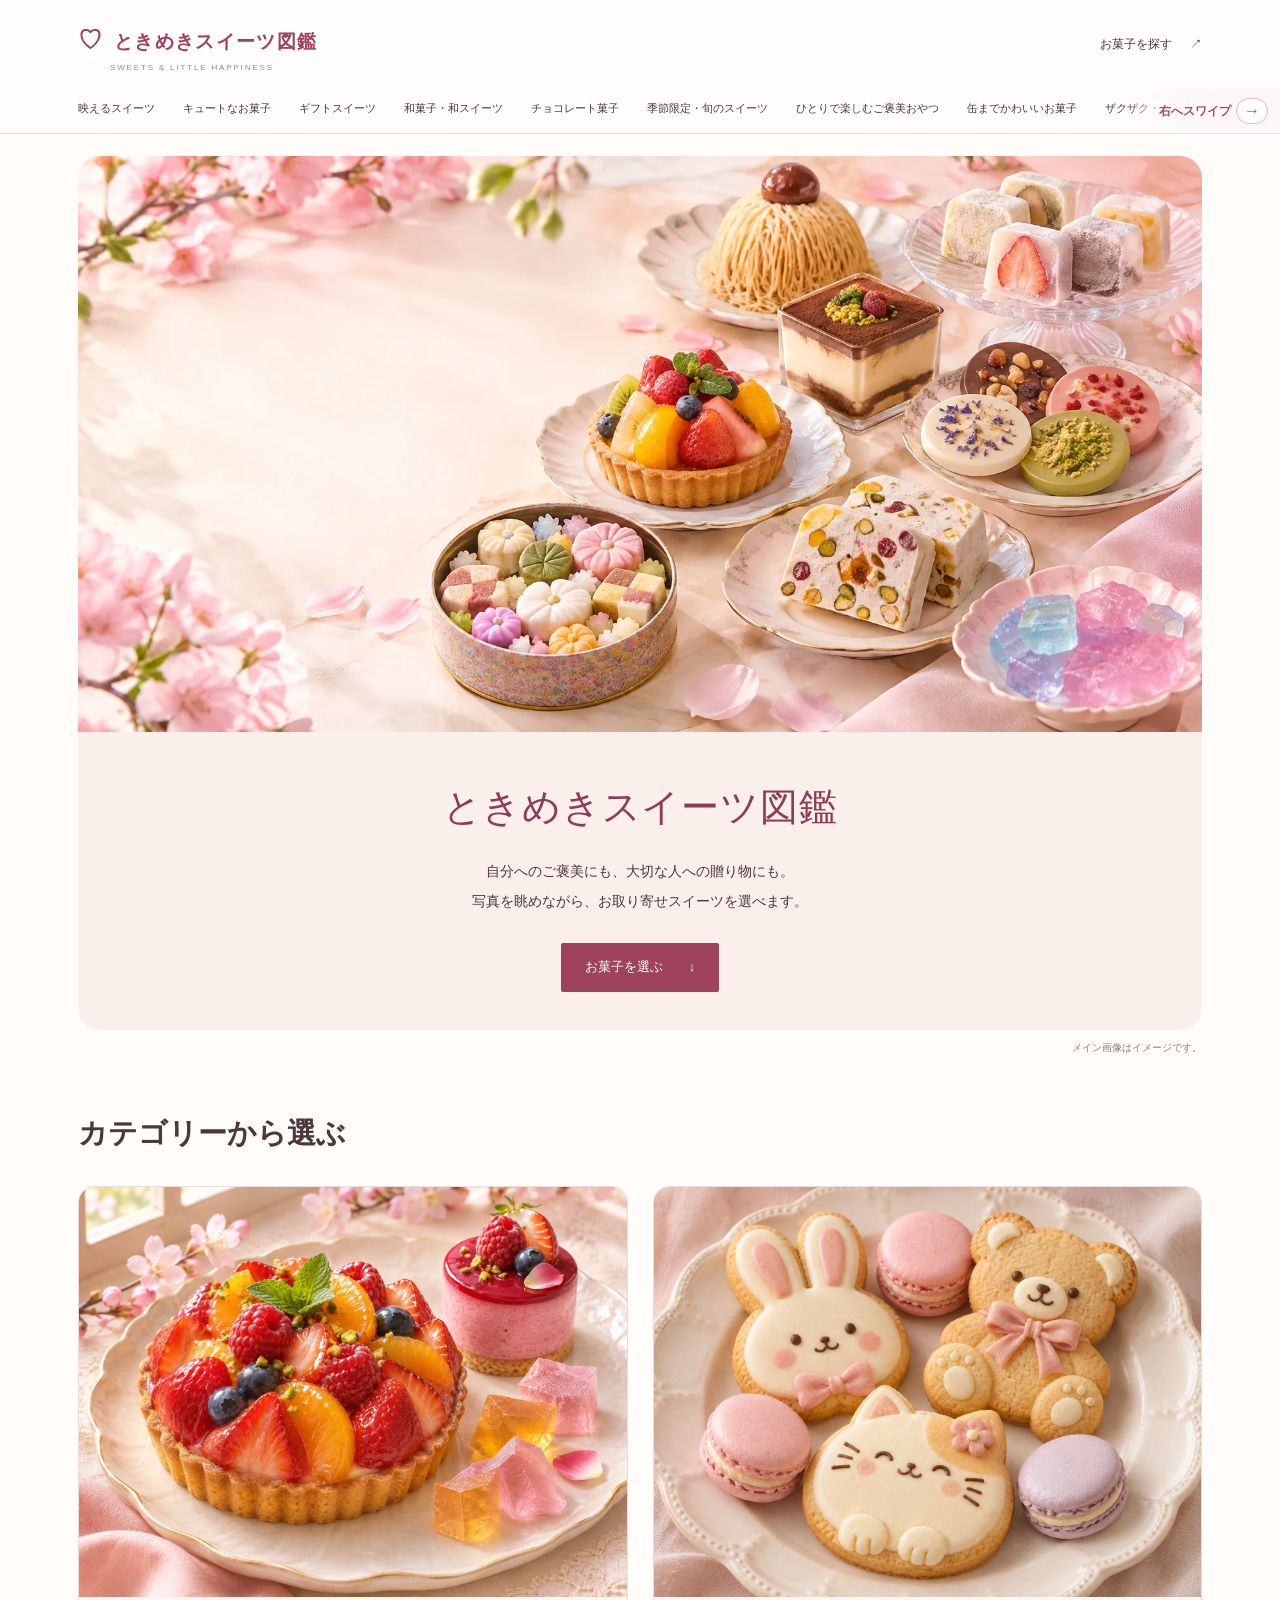
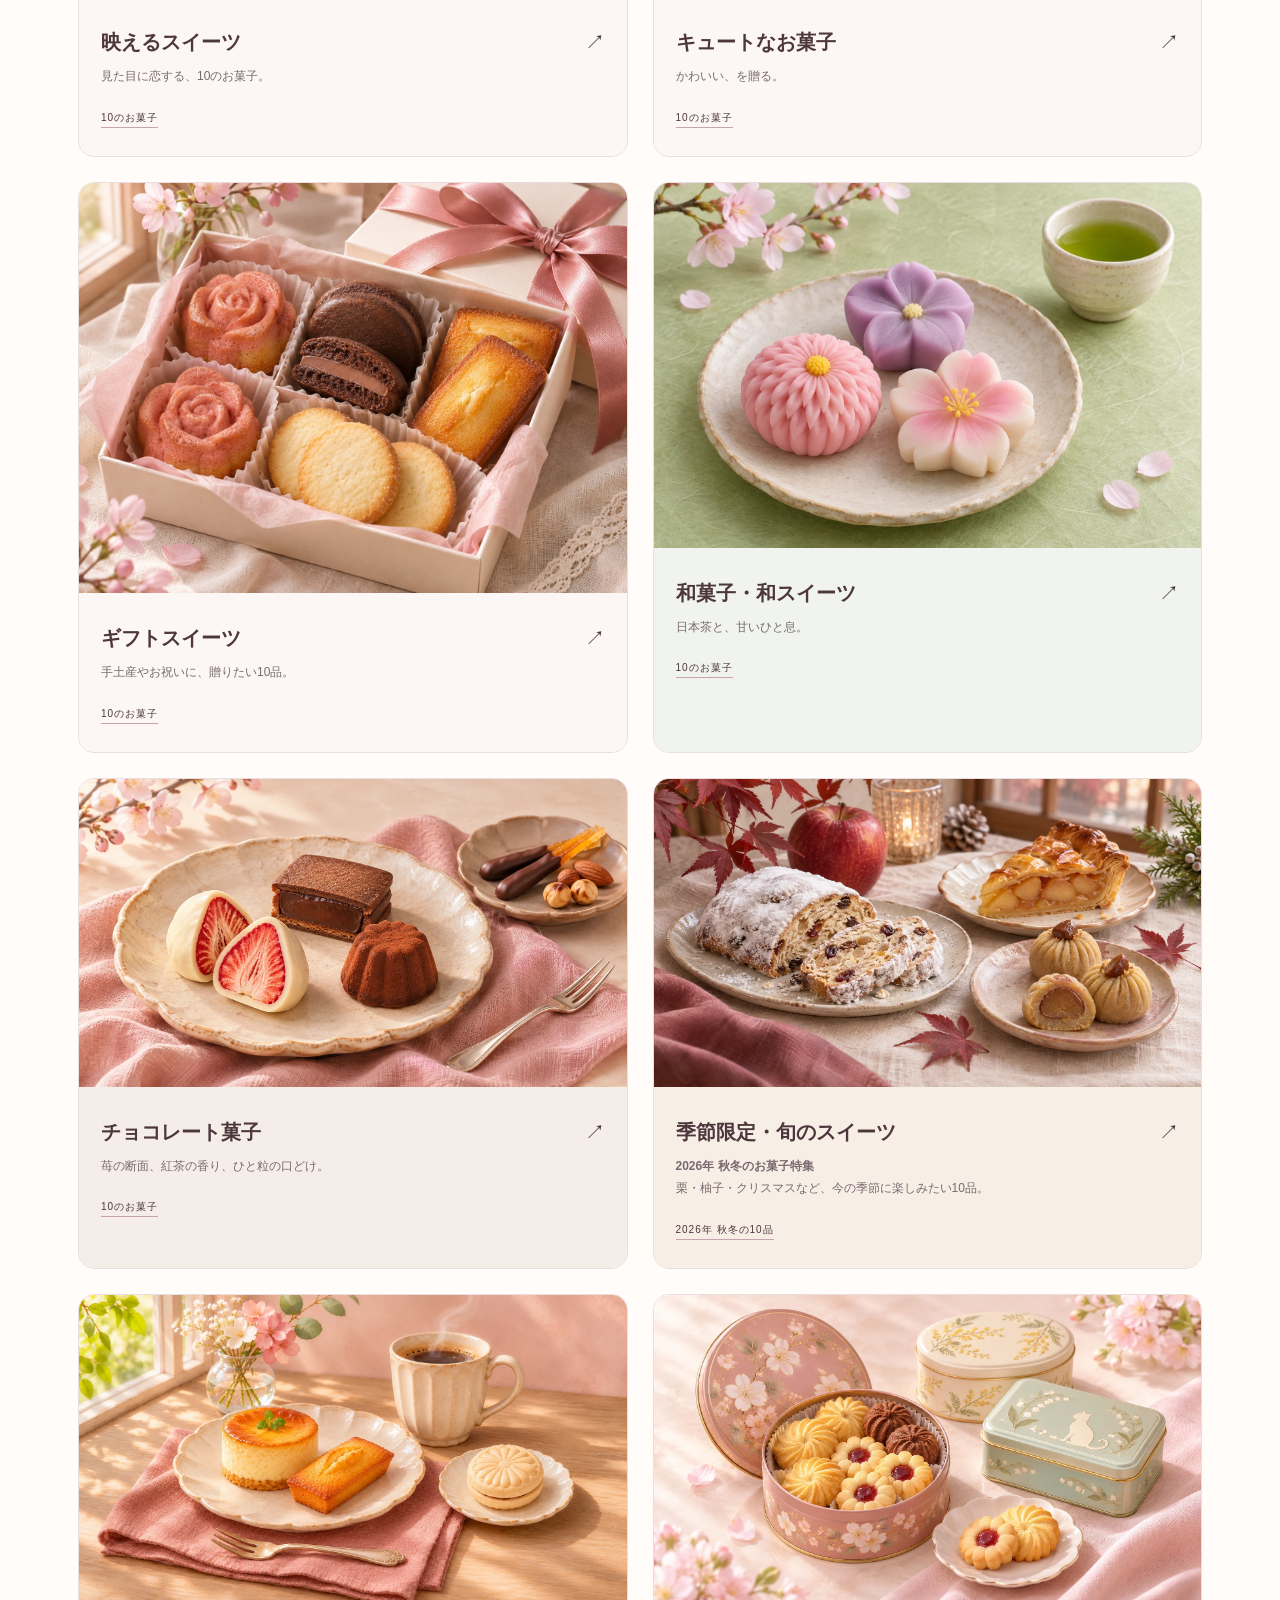
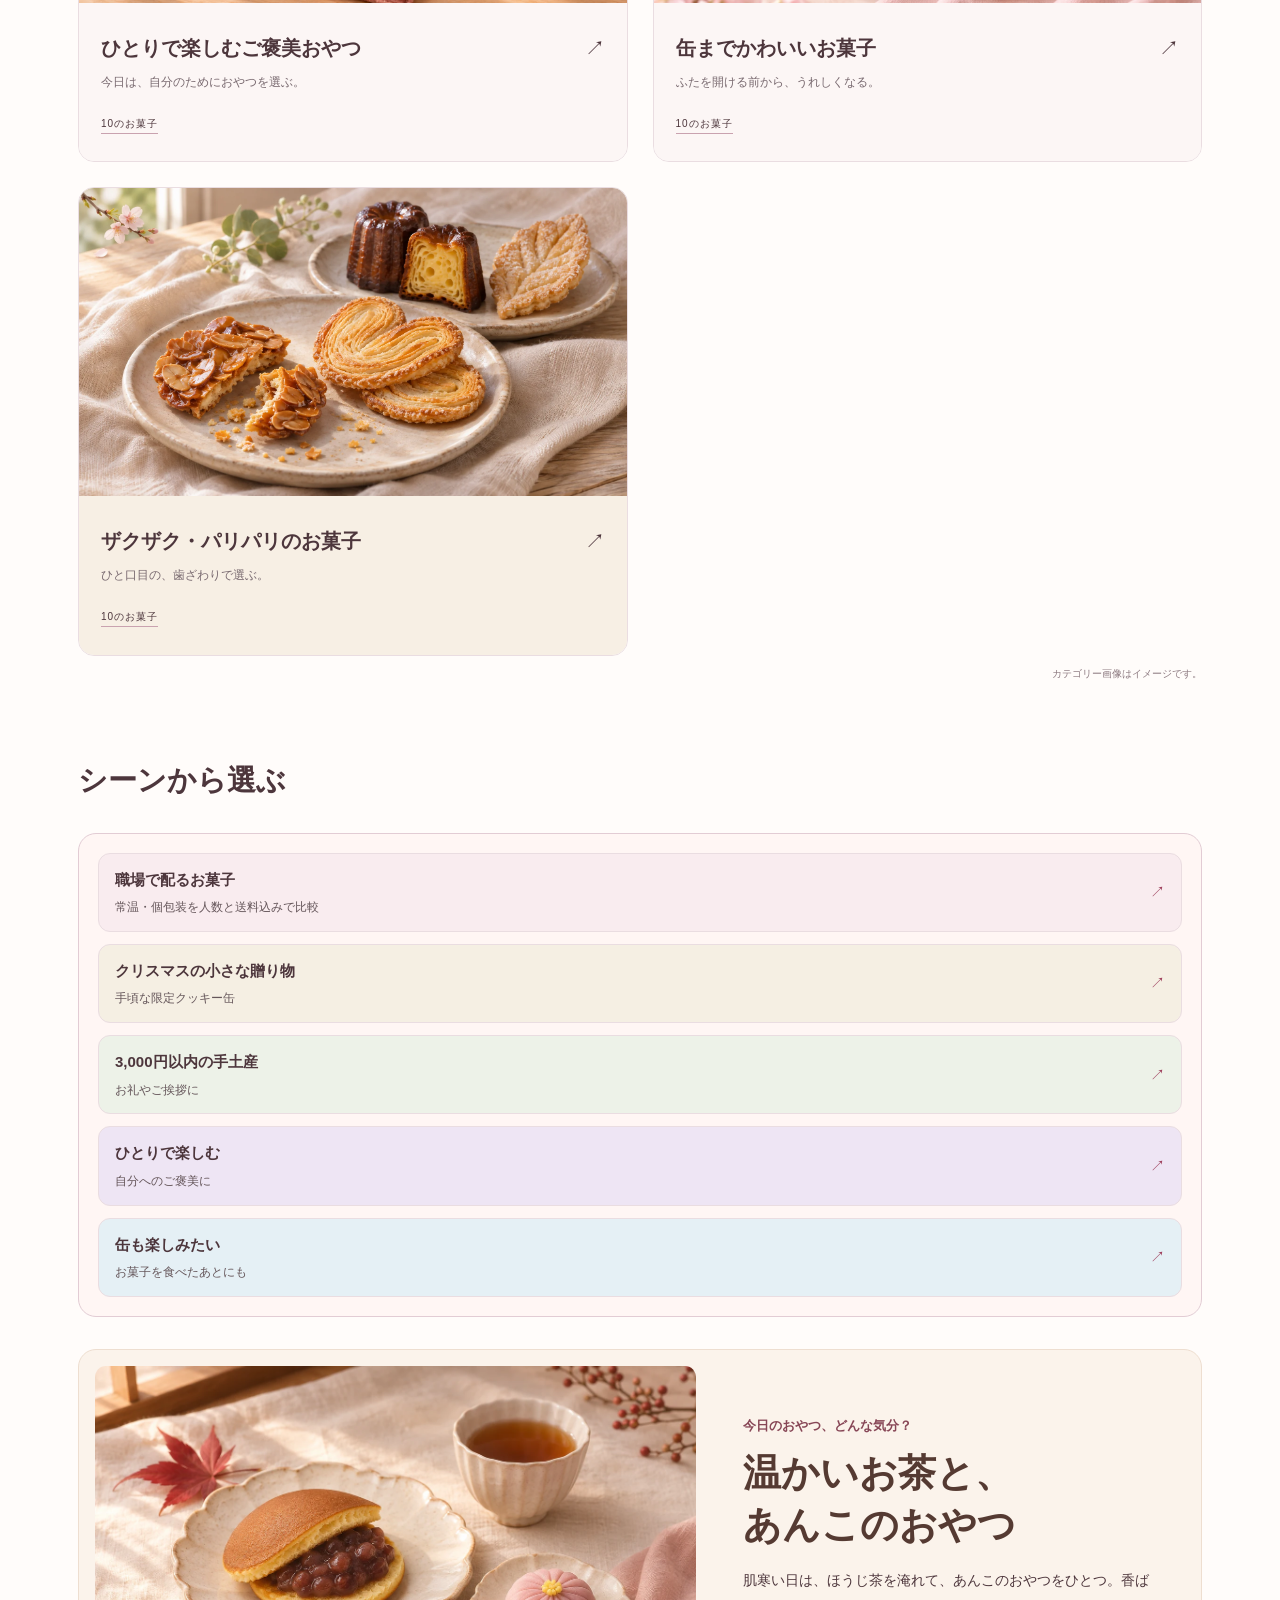
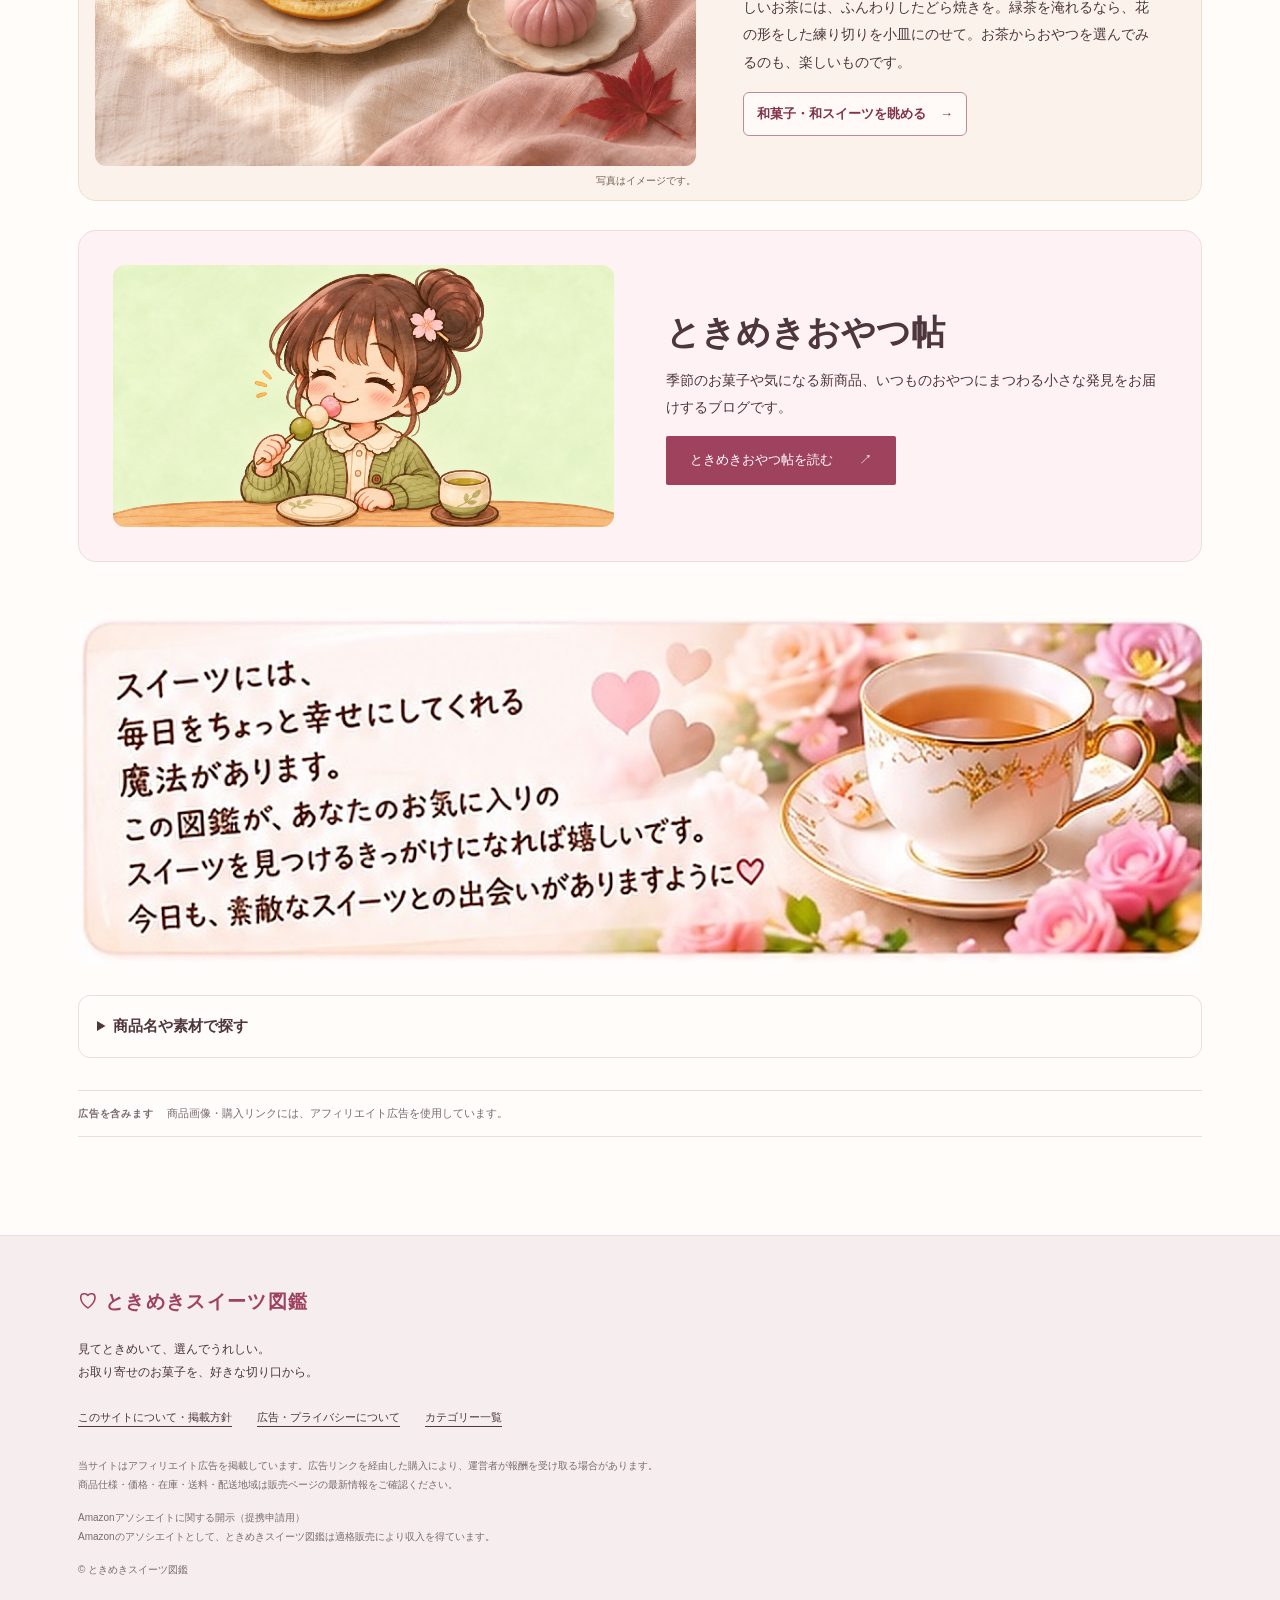
==== commit a0f70822: "Add files via upload" ====
--- a/index.html
+++ b/index.html
@@ -47,8 +47,8 @@
     <a href="office-snacks.html"><span><strong>職場で配るお菓子</strong><small>常温・個包装を人数と送料込みで比較</small></span><span aria-hidden="true">↗</span></a>
     <a href="season.html#product-tokyo-fugetsudo-christmas-cookie"><span><strong>クリスマスの小さな贈り物</strong><small>手頃な限定クッキー缶</small></span><span aria-hidden="true">↗</span></a>
     <a href="gift.html#gift-under-3000"><span><strong>3,000円以内の手土産</strong><small>お礼やご挨拶に</small></span><span aria-hidden="true">↗</span></a>
-    <a href="solo.html"><span><strong>ひとりで楽しむ</strong><small>自分へのご褒美に</small></span><span aria-hidden="true">↗</span></a>
-    <a href="tin.html"><span><strong>缶も楽しみたい</strong><small>お菓子を食べたあとにも</small></span><span aria-hidden="true">↗</span></a>
+    <a href="solo.html" style="background-color:#eee5f4;"><span><strong>ひとりで楽しむ</strong><small>自分へのご褒美に</small></span><span aria-hidden="true">↗</span></a>
+    <a href="tin.html" style="background-color:#e5f0f5;"><span><strong>缶も楽しみたい</strong><small>お菓子を食べたあとにも</small></span><span aria-hidden="true">↗</span></a>
   </div>
 </section>
 
@@ -82,7 +82,7 @@
   <label class="search-label" for="sweet-search">商品名・ブランド名・素材</label>
   <div class="search-input-wrap"><input id="sweet-search" type="search" placeholder="例：栗、パンダ" autocomplete="off"></div>
   <p id="search-status" class="result-status" aria-live="polite"></p>
-  <div class="search-results" hidden><a class="search-result" data-search="栗りん 栗千本（黄金） 繊細な見た目 細く絞られた栗のクリームが印象的な、和のモンブラン。箱の中に整然と並ぶ姿は、切り分ける前にも眺めたくなる繊細さです。栗のお菓子を探している方や、和と洋の両方が好きな方に。" href="haeru.html#product-kuririn"><img class="" src="https://thumbnail.image.rakuten.co.jp/@0_mall/serge-gens-ec/cabinet/kuri-senbon/imgrc0135094655.jpg" alt="栗りん 栗千本（黄金）" width="480" height="480" loading="lazy"><span><small>栗りん</small><strong>栗千本（黄金）</strong></span><span aria-hidden="true">↗</span></a><a class="search-result" data-search="宝月堂 MOCHI cube 四角い大福 四角い形が目を引く、キューブ型の大福。色の異なるものを少しずつ並べると、小さなお菓子のコレクションのようです。丸い大福とは違う見た目を楽しみたい方に。" href="haeru.html#product-mochi"><img class="" src="https://thumbnail.image.rakuten.co.jp/@0_mall/angers/cabinet/item_main0067/153030.jpg" alt="宝月堂 MOCHI cube" width="480" height="480" loading="lazy"><span><small>宝月堂</small><strong>MOCHI cube</strong></span><span aria-hidden="true">↗</span></a><a class="search-result" data-search="菓匠もりん 凛菓てぃらみす 和素材の瓶スイーツ 宇治抹茶、ほうじ茶、栗、黒ごまの4種類を詰め合わせたティラミス。落ち着いた色合いの瓶を並べて、その日の気分で味を選ぶ楽しみがあります。和素材のデザートが好きな方へ。" href="haeru.html#product-morin"><img class="" src="https://thumbnail.image.rakuten.co.jp/@0_mall/kasyou-morin/cabinet/05776678/08583447/thiramisu4-sum.jpg" alt="菓匠もりん 凛菓てぃらみす" width="480" height="480" loading="lazy"><span><small>菓匠もりん</small><strong>凛菓てぃらみす</strong></span><span aria-hidden="true">↗</span></a><a class="search-result" data-search="ショコラブティック レクラ 惑星の輝き 惑星モチーフ 太陽系の8惑星をモチーフにしたチョコレート。青や赤、マーブル模様など、一粒ごとに違う表情を楽しめます。宇宙や星が好きな方への贈り物としても、話題が広がりそうな一箱です。" href="haeru.html#product-planet"><img class="" src="https://thumbnail.image.rakuten.co.jp/@0_mall/macaron-store/cabinet/img8/a-ik-519-1.jpg" alt="ショコラブティック レクラ 惑星の輝き" width="480" height="480" loading="lazy"><span><small>ショコラブティック レクラ</small><strong>惑星の輝き</strong></span><span aria-hidden="true">↗</span></a><a class="search-result" data-search="するが フルーツ大福 6個入 色とりどりの断面 果物を包んだ大福の詰め合わせ。半分に切って小皿に並べると、果物ごとに違う断面が楽しめます。どれから食べようか選ぶ時間も楽しい一箱です。" href="haeru.html#product-suruga-fruit-daifuku"><img class="" src="https://thumbnail.image.rakuten.co.jp/@0_mall/surugayaki/cabinet/daihuku/imgrc0159822909.jpg" alt="するが フルーツ大福 6個入" width="480" height="480" loading="lazy"><span><small>するが</small><strong>フルーツ大福 6個入</strong></span><span aria-hidden="true">↗</span></a><a class="search-result" data-search="100PINE 宝石のようなカッサータ シチリアーナ 断面を楽しむ 白い生地の中に果実やナッツが散りばめられたカッサータ。切り分ける場所によって変わる断面の表情が魅力です。ホールケーキとはひと味違うデザートを探している方に。" href="haeru.html#product-cassata"><img class="" src="https://thumbnail.image.rakuten.co.jp/@0_mall/greek-yogurt/cabinet/thumb/100pine/100pine-cassata-jj.jpg" alt="100PINE 宝石のようなカッサータ シチリアーナ" width="480" height="480" loading="lazy"><span><small>100PINE</small><strong>宝石のようなカッサータ シチリアーナ</strong></span><span aria-hidden="true">↗</span></a><a class="search-result" data-search="フレッシュタルトのお店 STYLE みにたると 9種9個セット 9種類の楽しさ 種類の違う小さなタルトを、一度に9つ楽しめるセット。色と形の違いを見ながら、ひとつずつ選ぶ時間も楽しみになります。少しずついろいろなお菓子を味わいたい方に。" href="haeru.html#product-mini-tart"><img class="" src="https://thumbnail.image.rakuten.co.jp/@0_mall/freshtart-style/cabinet/10979844/11078581/11848340/imgrc0109402621.jpg" alt="フレッシュタルトのお店 STYLE みにたると 9種9個セット" width="480" height="480" loading="lazy"><span><small>フレッシュタルトのお店 STYLE</small><strong>みにたると 9種9個セット</strong></span><span aria-hidden="true">↗</span></a><a class="search-result" data-search="銀座千疋屋 銀座タルト（フルーツ） みんなで切り分け さまざまな果実を飾ったホールタイプのタルト。明るい色の組み合わせが、お祝いのテーブルにもよく映えます。小さな詰め合わせより、みんなで切り分ける一台を選びたいときに。" href="haeru.html#product-fruit-tart"><img class="" src="https://thumbnail.image.rakuten.co.jp/@0_mall/ginza-sembikiya/cabinet/img/cake/pgs-144/pgs-144-2.jpg" alt="銀座千疋屋 銀座タルト（フルーツ）" width="480" height="480" loading="lazy"><span><small>銀座千疋屋</small><strong>銀座タルト（フルーツ）</strong></span><span aria-hidden="true">↗</span></a><a class="search-result" data-search="銀座菊廼舎 冨貴寄 青丸缶 和のお菓子缶 色も形も異なる小さなお菓子を、缶の中にぎゅっと詰めた冨貴寄。ひとつずつ見つける楽しさがあり、和菓子らしい細やかなかわいらしさを感じられます。お茶と一緒にゆっくり楽しみたい一缶です。" href="haeru.html#product-fukiyose"><img class="" src="https://thumbnail.image.rakuten.co.jp/@0_mall/bellevie-harima/cabinet/1118/gift2/marutaka-441_s1.jpg" alt="銀座菊廼舎 冨貴寄 青丸缶" width="480" height="480" loading="lazy"><span><small>銀座菊廼舎</small><strong>冨貴寄 青丸缶</strong></span><span aria-hidden="true">↗</span></a><a class="search-result" data-search="R.L（エール・エル） ワッフルケーキ 10個 色とりどりの断面 ふんわりしたワッフル生地でクリームを挟んだ、小ぶりなワッフルケーキ。色の違う断面が並ぶ姿と、どれから食べようか選ぶ時間を楽しめます。家族や友人と少しずつ分けたいときにも。" href="haeru.html#product-waffle"><img class="" src="https://thumbnail.image.rakuten.co.jp/@0_mall/rl-waffle/cabinet/w0010/01.jpg" alt="R.L（エール・エル） ワッフルケーキ 10個" width="480" height="480" loading="lazy"><span><small>R.L（エール・エル）</small><strong>ワッフルケーキ 10個</strong></span><span aria-hidden="true">↗</span></a><a class="search-result" data-search="マシュマロ キッチン 夢の3匹セットマシュマロ どうぶつモチーフ うさぎ、くま、ねこをかたどったマシュマロのセット。丸いフォルムとやさしい表情が、ちょっとした贈り物にも似合います。ケーキとは違う、小さくて愛らしいお菓子を選びたい方に。" href="cute.html#product-animal-marshmallow"><img class="" src="https://thumbnail.image.rakuten.co.jp/@0_mall/marshmallow-k/cabinet/3bikiset/nk_3h_6ks.jpg" alt="マシュマロ キッチン 夢の3匹セットマシュマロ" width="480" height="480" loading="lazy"><span><small>マシュマロ キッチン</small><strong>夢の3匹セットマシュマロ</strong></span><span aria-hidden="true">↗</span></a><a class="search-result" data-search="お菓子処ひろせ 選べる どうぶつまんじゅう かわいい和菓子 動物の姿をした、愛らしいおまんじゅう。和菓子にもかわいらしさを求めたいときに選びたくなります。種類や詰め合わせの内容を選ぶ楽しみもあるので、贈る相手を思い浮かべながら確認してみてください。" href="cute.html#product-animal-manju"><img class="" src="https://thumbnail.image.rakuten.co.jp/@0_mall/okashidokorohirose/cabinet/14081781/14081788/imgrc0121764560.jpg" alt="お菓子処ひろせ 選べる どうぶつまんじゅう" width="480" height="480" loading="lazy"><span><small>お菓子処ひろせ</small><strong>選べる どうぶつまんじゅう</strong></span><span aria-hidden="true">↗</span></a><a class="search-result" data-search="カファレル きのこポット 赤 容器も楽しむ 赤いきのこの形の容器が印象的なチョコレート。きのこ柄の包みもかわいらしく、お菓子を楽しんだあとの容器の使い道を考える時間まで楽しめそうです。パッケージも大切にしたい方へ。" href="cute.html#product-caffarel"><img class="" src="https://thumbnail.image.rakuten.co.jp/@0_mall/caffarel/cabinet/14136493/imgrc0156493708.jpg" alt="カファレル きのこポット 赤" width="480" height="480" loading="lazy"><span><small>カファレル</small><strong>きのこポット 赤</strong></span><span aria-hidden="true">↗</span></a><a class="search-result" data-search="花えちぜん エディブルフラワーロリポップ 食べられるお花 カラフルなチョコレートで包んだバウムクーヘンに、食べられる花を飾ったお菓子。スティック付きの姿も愛らしく、小さな花束を選ぶような楽しさがあります。華やかなプチギフトを探している方に。" href="cute.html#product-flower-pop"><img class="" src="https://thumbnail.image.rakuten.co.jp/@0_mall/hanaechizen/cabinet/medama/free/baumu200_me26.jpg" alt="花えちぜん エディブルフラワーロリポップ" width="480" height="480" loading="lazy"><span><small>花えちぜん</small><strong>エディブルフラワーロリポップ</strong></span><span aria-hidden="true">↗</span></a><a class="search-result" data-search="伊藤久右衛門 抹茶パフェアイスバー パフェのようなアイス お店の抹茶パフェをアイスバーにした、飾りも華やかなデザート。一本ずつ違う見た目を楽しめるので、抹茶好きの方と一緒に選ぶ時間も楽しめます。お皿に並べても印象に残るスイーツです。" href="cute.html#product-parfait-bar"><img class="" src="https://thumbnail.image.rakuten.co.jp/@0_mall/itohkyuemon/cabinet/14004369/090279_n.jpg" alt="伊藤久右衛門 抹茶パフェアイスバー" width="480" height="480" loading="lazy"><span><small>伊藤久右衛門</small><strong>抹茶パフェアイスバー</strong></span><span aria-hidden="true">↗</span></a><a class="search-result" data-search="起き上り本舗 起き上り最中 小倉あん 2個入 縁起ものの最中 起き上りのだるまをかたどった最中。小倉あんの2個入りは、ちょっとしたお礼や、和菓子を少しだけ選びたいときの候補になります。気軽な価格帯でも、形の楽しさを添えたい方へ。" href="cute.html#product-monaka"><img class="" src="https://thumbnail.image.rakuten.co.jp/@0_mall/okiagarihonpo/cabinet/item/m-ogura/icon-ogura2.jpg" alt="起き上り本舗 起き上り最中 小倉あん 2個入" width="480" height="480" loading="lazy"><span><small>起き上り本舗</small><strong>起き上り最中 小倉あん 2個入</strong></span><span aria-hidden="true">↗</span></a><a class="search-result" data-search="カタヌキヤ マフラーパンダバウム 3個セット 冬の型ぬきバウム マフラー姿のパンダがかわいい、期間限定のバウムクーヘン。姿を眺めるだけでなく、型抜きしながら食べる楽しさもあります。かわいいものが好きな方への、小さな冬の贈り物に。" href="cute.html#product-panda-winter"><img class="" src="https://thumbnail.image.rakuten.co.jp/@0_mall/kioskgift/cabinet/katanukiya/imgrc0106819789.jpg" alt="カタヌキヤ マフラーパンダバウム 3個セット" width="480" height="480" loading="lazy"><span><small>カタヌキヤ</small><strong>マフラーパンダバウム 3個セット</strong></span><span aria-hidden="true">↗</span></a><a class="search-result" data-search="ヨックモック クリスマス シガール クリスマス仕様 くるりと巻かれた形が特徴のシガールを、クリスマスの装いで楽しめる一箱。華やかなケーキとは違う、少しずつ分けやすい焼き菓子を選びたいときに。冬のごあいさつの候補にもなります。" href="cute.html#product-yoku-christmas"><img class="" src="https://thumbnail.image.rakuten.co.jp/@0_mall/yokumoku/cabinet/yokumoku_thumbnail/seasonal/11133631/xmas_cigare_26a.jpg" alt="ヨックモック クリスマス シガール" width="480" height="480" loading="lazy"><span><small>ヨックモック</small><strong>クリスマス シガール</strong></span><span aria-hidden="true">↗</span></a><a class="search-result" data-search="ロイズ 生チョコレート［オーレ］ウインターパッケージ 冬限定パッケージ ロイズの生チョコレート［オーレ］を、冬のパッケージで楽しめる商品です。季節の装いを添えた小さな贈り物や、自分用の冬のおやつの候補に。期間・数量限定のため、注文時の販売状況をご確認ください。" href="cute.html#product-royce-winter"><img class="" src="https://thumbnail.image.rakuten.co.jp/@0_mall/royce/cabinet/limited/2024christmas/172_4.jpg" alt="ロイズ 生チョコレート［オーレ］ウインターパッケージ" width="480" height="480" loading="lazy"><span><small>ロイズ</small><strong>生チョコレート［オーレ］ウインターパッケージ</strong></span><span aria-hidden="true">↗</span></a><a class="search-result" data-search="とらや 干支パッケージ小形羊羹 10本入 年末年始の贈り物 小形羊羹を干支のパッケージで楽しめる詰め合わせ。和菓子を少しずつ味わいたい方への贈り物や、年末年始のごあいさつに選びたい一箱です。注文前に干支の絵柄や詰め合わせ内容を確認してください。" href="cute.html#product-toraya-eto"><img class="" src="https://thumbnail.image.rakuten.co.jp/@0_mall/maruhiro-store/cabinet/w26/428027g_1.jpg" alt="とらや 干支パッケージ小形羊羹 10本入" width="480" height="480" loading="lazy"><span><small>とらや</small><strong>干支パッケージ小形羊羹 10本入</strong></span><span aria-hidden="true">↗</span></a><a class="search-result" data-search="神戸フランツ 神戸魔法の壷プリン 4個入 お祝い・冷凍ギフト 陶器の壷に入ったプリンは、食卓に並べるだけでちょっとした特別感があります。やわらかなクリーム、濃厚なカスタード、ほろ苦いカラメルをひとさじずつ。誕生日や、ご家族にデザートを贈りたい日に。" href="gift.html#product-frantz-tsubo"><img class="" src="https://thumbnail.image.rakuten.co.jp/@0_gold/frantz/photo/640/pudding-02-04.jpg" alt="神戸フランツ 神戸魔法の壷プリン 4個入" width="480" height="480" loading="lazy"><span><small>神戸フランツ</small><strong>神戸魔法の壷プリン 4個入</strong></span><span aria-hidden="true">↗</span></a><a class="search-result" data-search="銀座ウエスト ドライケーキ DC-AN 11袋入 きちんとしたお礼 リーフパイやヴィクトリアなど、形や食感の違う焼き菓子の詰め合わせ。落ち着いた箱入りで、お世話になった方へのお礼や、ご家族でお茶を楽しむ日の手土産に選びやすい一箱です。" href="gift.html#product-west-dry-cakes"><img class="" src="https://thumbnail.image.rakuten.co.jp/@0_mall/ginza-west/cabinet/02546721/02564637/imgrc0067981061.jpg" alt="銀座ウエスト ドライケーキ DC-AN 11袋入" width="480" height="480" loading="lazy"><span><small>銀座ウエスト</small><strong>ドライケーキ DC-AN 11袋入</strong></span><span aria-hidden="true">↗</span></a><a class="search-result" data-search="鎌倉紅谷 クルミッ子 8個入 少人数への手土産 クルミを詰めたキャラメルをバター生地で挟んだ、鎌倉のお菓子です。一つずつ手に取りやすく、コーヒーと一緒にゆっくり楽しんでもらいたいときや、少人数への手土産に。" href="gift.html#product-kurumicco"><img class="" src="https://thumbnail.image.rakuten.co.jp/@0_mall/pandacn/cabinet/12581693/imgrc0099756103.jpg" alt="鎌倉紅谷 クルミッ子 8個入" width="480" height="480" loading="lazy"><span><small>鎌倉紅谷</small><strong>クルミッ子 8個入</strong></span><span aria-hidden="true">↗</span></a><a class="search-result" data-search="資生堂パーラー ラ・ガナサンド 8個入 ショコラ好きに ガナッシュをショコラ生地で挟んだ、個包装の焼き菓子です。チョコレートが好きな方への贈りものに。８個入りなので、職場への小さなお礼や、家族で少しずつ楽しむ手土産にも向きます。" href="gift.html#product-shiseido-gana"><img class="" src="https://thumbnail.image.rakuten.co.jp/@0_mall/shiseido-parlour/cabinet/chocolate/ganasand/39506_2025_thum.jpg" alt="資生堂パーラー ラ・ガナサンド 8個入" width="480" height="480" loading="lazy"><span><small>資生堂パーラー</small><strong>ラ・ガナサンド 8個入</strong></span><span aria-hidden="true">↗</span></a><a class="search-result" data-search="メゾンデュミエル マカダミア キャラメルサンド 5個入 友人へのお礼 キャラメルとマカダミアナッツをサブレで挟み、チョコレートで包んだお菓子です。小さな箱でも、一つにいくつもの食感が詰まっています。コーヒーが好きな友人へのお礼や、二人で楽しむ贈りものに。" href="gift.html#product-miel-caramel"><img class="" src="https://thumbnail.image.rakuten.co.jp/@0_mall/maisondumiel/cabinet/cr/kago/caramelsand_kago_01.jpg" alt="メゾンデュミエル マカダミア キャラメルサンド 5個入" width="480" height="480" loading="lazy"><span><small>メゾンデュミエル</small><strong>マカダミア キャラメルサンド 5個入</strong></span><span aria-hidden="true">↗</span></a><a class="search-result" data-search="パティスリー キハチ アソートBOX M（手提げ付き） リボン付きの手土産 バームクーヘンやクッキーなど、いくつかの焼き菓子を一箱で楽しめる詰め合わせです。手提げ付きで、訪問先への手土産や、ちょっと改まったお返しにも使いやすい一品。" href="gift.html#product-kihachi-assort-m"><img class="" src="https://thumbnail.image.rakuten.co.jp/@0_mall/kihachi/cabinet/recommend/09275471/k14503_thumb.jpg" alt="パティスリー キハチ アソートBOX M（手提げ付き）" width="480" height="480" loading="lazy"><span><small>パティスリー キハチ</small><strong>アソートBOX M（手提げ付き）</strong></span><span aria-hidden="true">↗</span></a><a class="search-result" data-search="PRESS BUTTER SAND バターサンド〈あまおう苺〉9個入 気軽なお祝い あまおう苺を使ったバタークリームとバターキャラメルを、クッキーで挟んだお菓子です。ピンクの箱が華やかで、気軽なお祝いに。個包装なので、一人ずつ分けて渡すときにも選べます。" href="gift.html#product-press-amaou"><img class="" src="https://thumbnail.image.rakuten.co.jp/@0_mall/bake-the-online/cabinet/item001/new2510/1003170_1.jpg" alt="PRESS BUTTER SAND バターサンド〈あまおう苺〉9個入" width="480" height="480" loading="lazy"><span><small>PRESS BUTTER SAND</small><strong>バターサンド〈あまおう苺〉9個入</strong></span><span aria-hidden="true">↗</span></a><a class="search-result" data-search="祇園辻利 つじりの里・ぎおんの里 各15本 職場で配りやすい 抹茶クリームを巻いた「つじりの里」と、抹茶生地にクリームを合わせた「ぎおんの里」。合計30本の個包装で、職場や人数の多い集まりにも持っていきやすい詰め合わせです。" href="gift.html#product-tsujiri-sato"><img class="" src="https://thumbnail.image.rakuten.co.jp/@0_mall/giontsujiri/cabinet/newlogo_thumb/57421_ver2.jpg" alt="祇園辻利 つじりの里・ぎおんの里 各15本" width="480" height="480" loading="lazy"><span><small>祇園辻利</small><strong>つじりの里・ぎおんの里 各15本</strong></span><span aria-hidden="true">↗</span></a><a class="search-result" data-search="バターバトラー バターガレット 9個入 焼き菓子の手土産 発酵バターを使ったガレット。鮮やかな箱と個包装が印象的で、焼き菓子が好きな方への手土産に。甘いお菓子に少し塩気があるものを選びたいときにも。" href="gift.html#product-butter-galette"><img class="" src="https://thumbnail.image.rakuten.co.jp/@0_mall/sucreyshop/cabinet/pointup/bb04101f_thm_p5.jpg" alt="バターバトラー バターガレット 9個入" width="480" height="480" loading="lazy"><span><small>バターバトラー</small><strong>バターガレット 9個入</strong></span><span aria-hidden="true">↗</span></a><a class="search-result" data-search="神戸風月堂 ゴーフル 15S 缶入り12枚 家族で楽しむ缶菓子 薄い生地にバニラ、ストロベリー風味、チョコレートのクリームを挟んだ神戸の銘菓です。大きな丸いゴーフルは取り分けるときも楽しく、帰省や家族でのお茶の時間に合わせやすい一缶です。" href="gift.html#product-fugetsudo-gaufres"><img class="" src="https://thumbnail.image.rakuten.co.jp/@0_mall/kobe-fugetsudo/cabinet/gaufres/10151_01.jpg" alt="神戸風月堂 ゴーフル 15S 缶入り12枚" width="480" height="480" loading="lazy"><span><small>神戸風月堂</small><strong>ゴーフル 15S 缶入り12枚</strong></span><span aria-hidden="true">↗</span></a><a class="search-result" data-search="風味絶佳.山陰 四季の十二撰 ひとくち上生菓子詰合せ 季節の上生菓子 季節の形や色を楽しめる、ひと口サイズの上生菓子の詰め合わせ。お皿に二つ、三つと並べて、緑茶と一緒にゆっくり楽しみたい一箱です。" href="wagashi.html#product-shiki-junisen"><img class="" src="https://thumbnail.image.rakuten.co.jp/@0_mall/sanintoretatehonpo/cabinet/sw/fd/js12win17-sam.jpg" alt="風味絶佳.山陰 四季の十二撰 ひとくち上生菓子詰合せ" width="480" height="480" loading="lazy"><span><small>風味絶佳.山陰</small><strong>四季の十二撰 ひとくち上生菓子詰合せ</strong></span><span aria-hidden="true">↗</span></a><a class="search-result" data-search="京みずは 本わらび餅 420g わらび餅・きな粉 きな粉をまとった、京都の和菓子店のわらび餅です。420g入りなので、取り分けて家族で食べるおやつや、食後の甘味にも。" href="wagashi.html#product-kyomizuha-warabi"><img class="" src="https://thumbnail.image.rakuten.co.jp/@0_mall/kyogashi/cabinet/warabi/imgrc0198274316.jpg" alt="京みずは 本わらび餅 420g" width="480" height="480" loading="lazy"><span><small>京みずは</small><strong>本わらび餅 420g</strong></span><span aria-hidden="true">↗</span></a><a class="search-result" data-search="京都祇園 仁々木 祇園ぽっちり 6個入 フルーツ大福 果物とクリームをお餅で包んだ、パフェを思わせるフルーツ大福です。切った断面も華やかで、お皿に盛りつけるだけでお茶の時間が明るくなります。" href="wagashi.html#product-ninigi-pocchiri"><img class="" src="https://thumbnail.image.rakuten.co.jp/@0_mall/ninigi/cabinet/07455703/10686082/imgrc0136269518.jpg" alt="京都祇園 仁々木 祇園ぽっちり 6個入" width="480" height="480" loading="lazy"><span><small>京都祇園 仁々木</small><strong>祇園ぽっちり 6個入</strong></span><span aria-hidden="true">↗</span></a><a class="search-result" data-search="叶 匠壽庵 あも 1本入 粒あん・羽二重餅 丹波大納言小豆の粒あんで羽二重餅を包んだ棹菓子です。好きな厚さに切り分けられるので、煎茶と合わせて少しずつ楽しめます。" href="wagashi.html#product-kanou-amo"><img class="" src="https://thumbnail.image.rakuten.co.jp/@0_mall/kanoushoujuan/cabinet/amo/12991371/imgrc0143065623.jpg" alt="叶 匠壽庵 あも 1本入" width="480" height="480" loading="lazy"><span><small>叶 匠壽庵</small><strong>あも 1本入</strong></span><span aria-hidden="true">↗</span></a><a class="search-result" data-search="茜丸 おすすめどらやきセット 10個入りA 味を選べるどら焼き 大阪の茜丸が手がける、どら焼きの詰め合わせです。いくつかの味が入っているので、家族で分けるときも、一つずつ食べ比べたいときも楽しめます。" href="wagashi.html#product-akanemaru-dorayaki"><img class="" src="https://thumbnail.image.rakuten.co.jp/@0_mall/akanemaru/cabinet/set01/d37-819-g10.jpg" alt="茜丸 おすすめどらやきセット 10個入りA" width="480" height="480" loading="lazy"><span><small>茜丸</small><strong>おすすめどらやきセット 10個入りA</strong></span><span aria-hidden="true">↗</span></a><a class="search-result" data-search="小布施堂 栗鹿ノ子ミニ 3個 栗菓子 栗あんに栗の粒を合わせた、小布施の栗菓子です。小さな缶から器にひとさじずつ取り分けて、香ばしいほうじ茶と合わせたくなります。" href="wagashi.html#product-obusedo-kanoko"><img class="" src="https://thumbnail.image.rakuten.co.jp/@0_gold/obusedo/images/kanoko/0603.jpg" alt="小布施堂 栗鹿ノ子ミニ 3個" width="480" height="480" loading="lazy"><span><small>小布施堂</small><strong>栗鹿ノ子ミニ 3個</strong></span><span aria-hidden="true">↗</span></a><a class="search-result" data-search="如水庵 筑紫もち 6個 餅菓子・黒蜜 きな粉をまとった餅に、添付の黒蜜をかけていただく福岡の銘菓です。黒蜜の量を自分で調整できるのも、食べるときの楽しみです。" href="wagashi.html#product-josuian-tsukushi"><img class="" src="https://thumbnail.image.rakuten.co.jp/@0_mall/sn-fukuoka/cabinet/item/josuian/imgrc0122744692.jpg" alt="如水庵 筑紫もち 6個" width="480" height="480" loading="lazy"><span><small>如水庵</small><strong>筑紫もち 6個</strong></span><span aria-hidden="true">↗</span></a><a class="search-result" data-search="榮太樓總本鋪 あんみつ 6個入 あんみつ・寒天 寒天にあんとみつを合わせていただく、日本橋の老舗のあんみつです。器に移して冷やしておくと、おうちで甘味を楽しみたいときに出しやすくなります。" href="wagashi.html#product-eitaro-anmitsu"><img class="" src="https://thumbnail.image.rakuten.co.jp/@0_mall/eitaro-souhonpo/cabinet/anmitsu/8863046-mob-a5.jpg" alt="榮太樓總本鋪 あんみつ 6個入" width="480" height="480" loading="lazy"><span><small>榮太樓總本鋪</small><strong>あんみつ 6個入</strong></span><span aria-hidden="true">↗</span></a><a class="search-result" data-search="いと重菓舗 埋れ木 6個入 求肥・抹茶 あんを求肥で包み、抹茶入りの和三盆をまとわせた彦根の銘菓です。小ぶりなので、濃いめに淹れたお茶に一つ添えるのにぴったりです。" href="wagashi.html#product-itojyu-umoregi"><img class="" src="https://thumbnail.image.rakuten.co.jp/@0_mall/itojyu/cabinet/oseibo2026/800_umo_00.jpg" alt="いと重菓舗 埋れ木 6個入" width="480" height="480" loading="lazy"><span><small>いと重菓舗</small><strong>埋れ木 6個入</strong></span><span aria-hidden="true">↗</span></a><a class="search-result" data-search="彩雲堂 若草 6個入 松江の銘菓・求肥 やわらかな求肥を淡い緑のそぼろで包んだ、松江の銘菓です。白い小皿に一つのせると、若草色が引き立ちます。" href="wagashi.html#product-saiundo-wakakusa"><img class="" src="https://thumbnail.image.rakuten.co.jp/@0_mall/saiundo/cabinet/th/sn_wakakusa.jpg" alt="彩雲堂 若草 6個入" width="480" height="480" loading="lazy"><span><small>彩雲堂</small><strong>若草 6個入</strong></span><span aria-hidden="true">↗</span></a><a class="search-result" data-search="六花亭 ストロベリーチョコ ホワイト 130g 苺の断面 フリーズドライの苺をホワイトチョコレートで包んだ、六花亭のお菓子です。一粒で苺の酸味とチョコレートの甘さが楽しめます。温かい紅茶と一緒に、少しずつつまみたいおやつです。" href="chocolate.html#product-rokkatei-strawberry"><img class="" src="https://thumbnail.image.rakuten.co.jp/@0_mall/hokkaidotown/cabinet/item_image1/4536471112660.jpg" alt="六花亭 ストロベリーチョコ ホワイト 130g" width="480" height="480" loading="lazy"><span><small>六花亭</small><strong>ストロベリーチョコ ホワイト 130g</strong></span><span aria-hidden="true">↗</span></a><a class="search-result" data-search="バニラビーンズ ショーコラ 4個入 チョコサンド 四角いクッキーにチョコレートを挟んだ横浜のお菓子。マイルドカカオとリッチミルクの2種類があり、コーヒーをいれて食べ比べたくなる一箱です。" href="chocolate.html#product-vanilla-showcolat"><span><small>バニラビーンズ</small><strong>ショーコラ 4個入</strong></span><span aria-hidden="true">↗</span></a><a class="search-result" data-search="ルタオ ロイヤルモンターニュ 9個入 紅茶の香り 小さな山を思わせる形が目を引くチョコレート。ダージリンの香りと口どけを楽しみたい、お茶の時間に選びたい一品です。" href="chocolate.html#product-letao-montagne"><img class="" src="https://thumbnail.image.rakuten.co.jp/@0_mall/senka-land/cabinet/08411530/08454952/monta.jpg" alt="ルタオ ロイヤルモンターニュ 9個入" width="480" height="480" loading="lazy"><span><small>ルタオ</small><strong>ロイヤルモンターニュ 9個入</strong></span><span aria-hidden="true">↗</span></a><a class="search-result" data-search="アントワーヌ・カレーム オランジェット 箱入り100g 柑橘とチョコ 細く切ったオレンジピールをチョコレートで包んだお菓子。柑橘の香りが好きな方への贈り物にも、コーヒーと合わせるおやつにも選べます。" href="chocolate.html#product-antoine-orangette"><span><small>アントワーヌ・カレーム</small><strong>オランジェット 箱入り100g</strong></span><span aria-hidden="true">↗</span></a><a class="search-result" data-search="デメル ソリッドチョコ猫ラベル ミルク 105g 箱も楽しみ 猫が描かれた箱を開けると、猫の舌をかたどった薄いミルクチョコレート。箱の絵柄と中身の形がつながっていて、猫好きな人に贈りたくなります。" href="chocolate.html#product-demel-cat-milk"><span><small>デメル</small><strong>ソリッドチョコ猫ラベル ミルク 105g</strong></span><span aria-hidden="true">↗</span></a><a class="search-result" data-search="ル コキヤージュ テリーヌ ドゥ ショコラ 1本 切り分けるおやつ 好きな厚さに切り分けられる、チョコレートのテリーヌ。薄めの一切れを小皿にのせて、温かいコーヒーを添えたくなるお菓子です。" href="chocolate.html#product-coquillage-terrine"><span><small>ル コキヤージュ</small><strong>テリーヌ ドゥ ショコラ 1本</strong></span><span aria-hidden="true">↗</span></a><a class="search-result" data-search="資生堂パーラー ラ・ガナシュ 12個入 クランチ チョコレートにココアクランチを重ねたひと口サイズのお菓子。ノワールとブランが各6個入りで、2種を少しずつ楽しめます。" href="chocolate.html#product-shiseido-ganache"><span><small>資生堂パーラー</small><strong>ラ・ガナシュ 12個入</strong></span><span aria-hidden="true">↗</span></a><a class="search-result" data-search="サロンドロワイヤル キャンディコートピーカンナッツチョコレート 360g ナッツの歯ざわり キャンディがけをしたピーカンナッツを、ホワイトチョコレートで包んだお菓子。小袋入りなので、少しずつ取り出したいときにも便利です。" href="chocolate.html#product-royal-pecan"><img class="" src="https://thumbnail.image.rakuten.co.jp/@0_mall/s-royal/cabinet/itemthumb/6001-1.jpg" alt="サロンドロワイヤル キャンディコートピーカンナッツチョコレート 360g" width="480" height="480" loading="lazy"><span><small>サロンドロワイヤル</small><strong>キャンディコートピーカンナッツチョコレート 360g</strong></span><span aria-hidden="true">↗</span></a><a class="search-result" data-search="ロイズ ポテトチップチョコレート オリジナル 190g 甘じょっぱい 波形のポテトチップにチョコレートをかけたお菓子。チョコの甘さに塩気が重なる一枚を、濃いめのお茶と合わせてみたくなります。" href="chocolate.html#product-royce-potato"><span><small>ロイズ</small><strong>ポテトチップチョコレート オリジナル 190g</strong></span><span aria-hidden="true">↗</span></a><a class="search-result" data-search="リンツ リンドール テイスティングセット 15種16個入 個包装の食べ比べ 丸いチョコレートの殻に、なめらかなフィリングを詰めたリンドール。15種入りで、包みを眺めながら気になる味を一粒ずつ選べます。" href="chocolate.html#product-lindt-tasting-16"><span><small>リンツ</small><strong>リンドール テイスティングセット 15種16個入</strong></span><span aria-hidden="true">↗</span></a><a class="search-result" data-search="グラン菓樹 シュトーレン 小サイズ クリスマス菓子 熊本の洋菓子店が作る、レーズンなどを入れたシュトーレン。少しずつスライスして、クリスマスまでのお茶時間に。楽天市場の商品ページでは小・大のうち「小」を選べます。" href="season.html#product-grankaju-stollen"><span><small>グラン菓樹</small><strong>シュトーレン 小サイズ</strong></span><span aria-hidden="true">↗</span></a><a class="search-result" data-search="栗のわかやま 宮ゆず 6個セット 旬素材の定番 宇都宮の宮ゆずをくり抜き、蜜で煮た果皮に、柚子の果肉を使った羊羹を詰めた和菓子です。柚子の形が残るので、切り分ける前の姿も楽しめます。温かい煎茶に添えて、柚子の香りを味わいたい一品です。" href="season.html#product-wakayama-miyayuzu"><span><small>栗のわかやま</small><strong>宮ゆず 6個セット</strong></span><span aria-hidden="true">↗</span></a><a class="search-result" data-search="津軽ゆめりんごファーム アップルパイ・アソート 6個入 旬素材の定番 自園の青森県産りんごを使った手作りパイ。紅玉やふじを使った定番タイプなど、販売ページに掲載されている5種類から選ぶ6個セットです。温かい紅茶のお供にも。" href="season.html#product-adumasi-apple-assort"><span><small>津軽ゆめりんごファーム</small><strong>アップルパイ・アソート 6個入</strong></span><span aria-hidden="true">↗</span></a><a class="search-result" data-search="良平堂 栗福柿と栗きんとん 10個セット 年末限定セット 栗福柿4個と栗きんとん6個の詰め合わせ。干し柿と栗が重なる一品に加え、和栗を氷砂糖で炊いた栗きんとんも味わえます。年末に家族で分けて楽しむ一箱に。" href="season.html#product-ryoheido-kakikuri"><span><small>良平堂</small><strong>栗福柿と栗きんとん 10個セット</strong></span><span aria-hidden="true">↗</span></a><a class="search-result" data-search="おいもや クリスマスのクグロフ 3号 クリスマス予約 さつまいもを取り入れた、ひとり分サイズのクグロフ。販売ページではいちご・ホワイト・チョコレートの選択肢が案内されています。少人数の食卓で、それぞれ好きな味を選ぶのにも。" href="season.html#product-oimoya-kouglof"><span><small>おいもや</small><strong>クリスマスのクグロフ 3号</strong></span><span aria-hidden="true">↗</span></a><a class="search-result" data-search="DADACA クリスマスイチゴ生デコレーションケーキ 4号 クリスマス予約 直径約12cmの冷凍ショートケーキ。スポンジとクリームにベリーを合わせ、クリスマス用オーナメントが付きます。食卓に出す時刻から逆算して、解凍時間を見込んで選びたいケーキです。" href="season.html#product-cakejp-strawberry-noel"><span><small>DADACA</small><strong>クリスマスイチゴ生デコレーションケーキ 4号</strong></span><span aria-hidden="true">↗</span></a><a class="search-result" data-search="東京風月堂 クリスマスミニ缶クッキー クリスマス限定 サンタクロースの小さな限定缶に、チョコ＆ラズベリーとピスタチオのクッキーを各4枚。もみの木をかたどった個包装のお菓子は、友人への小さな贈り物にもぴったりです。" href="season.html#product-tokyo-fugetsudo-christmas-cookie"><span><small>東京風月堂</small><strong>クリスマスミニ缶クッキー</strong></span><span aria-hidden="true">↗</span></a><a class="search-result" data-search="People Tree フェアトレードチョコ カラメルクリスプ 50g 秋冬限定 カラメルクリスプ入りの50gの板チョコレート。少し割ってコーヒーに添えたり、パッケージごと小さなお礼に添えたりしやすいサイズです。" href="season.html#product-peopletree-caramel-crisp"><span><small>People Tree</small><strong>フェアトレードチョコ カラメルクリスプ 50g</strong></span><span aria-hidden="true">↗</span></a><a class="search-result" data-search="ガトーフェスタ ハラダ グーテ・デ・ロワ ホワイトチョコレート W3 13枚入 季節販売 ガトーラスクにホワイトチョコレートを重ねた季節商品。W3は1枚ずつ包まれた13枚入りなので、何人かで分けたいときに向いています。" href="season.html#product-harada-white-w3"><span><small>ガトーフェスタ ハラダ</small><strong>グーテ・デ・ロワ ホワイトチョコレート W3 13枚入</strong></span><span aria-hidden="true">↗</span></a><a class="search-result" data-search="伊藤農園 ピュアフルーツ寒天ジュレ 90g×8個 旬素材の定番 みかん・きよみ・はっさく・あまなつの4種類を楽しめる寒天ジュレ。柑橘ごとの甘みや酸味の違いを比べたいときや、食後のデザートに。" href="season.html#product-ito-citrus-jelly"><span><small>伊藤農園</small><strong>ピュアフルーツ寒天ジュレ 90g×8個</strong></span><span aria-hidden="true">↗</span></a><a class="search-result" data-search="神戸フランツ 神戸半熟チーズケーキ・プレーン 5個入 ひとつずつ解凍 1個約43gの小さなチーズケーキです。冷凍で届くので、食べたい分を冷蔵庫に移して解凍できます。濃厚でなめらかなチーズのお菓子を、ゆっくり味わいたい日に。" href="solo.html#product-solo-cheese"><img class="" src="https://thumbnail.image.rakuten.co.jp/@0_gold/frantz/photo/640/cheese-01-05.jpg" alt="神戸フランツ 神戸半熟チーズケーキ・プレーン 5個入" width="480" height="480" loading="lazy"><span><small>神戸フランツ</small><strong>神戸半熟チーズケーキ・プレーン 5個入</strong></span><span aria-hidden="true">↗</span></a><a class="search-result" data-search="バターバトラー バターフィナンシェ 4個入 個包装 バターの風味を楽しめるフィナンシェ。仕事がひと段落した午後や、夕食後に温かい飲み物を淹れたときに、一つずつ取り出せます。" href="solo.html#product-solo-financier"><img class="" src="https://thumbnail.image.rakuten.co.jp/@0_mall/sucreyshop/cabinet/pointup/bb02101f_thm_p10.jpg" alt="バターバトラー バターフィナンシェ 4個入" width="480" height="480" loading="lazy"><span><small>バターバトラー</small><strong>バターフィナンシェ 4個入</strong></span><span aria-hidden="true">↗</span></a><a class="search-result" data-search="たねや ふくみ天平 6個入 食べる直前にはさむ 近江のもち米で作った香ばしい皮に、求肥入りのあんを自分ではさむ最中です。お茶を淹れてから用意すると、皮の食感とあんの組み合わせをゆっくり楽しめます。" href="solo.html#product-solo-monaka"><img class="" src="https://thumbnail.image.rakuten.co.jp/@0_mall/taneya/cabinet/goods/fukumi/70950_01.jpg" alt="たねや ふくみ天平 6個入" width="480" height="480" loading="lazy"><span><small>たねや</small><strong>ふくみ天平 6個入</strong></span><span aria-hidden="true">↗</span></a><a class="search-result" data-search="マーロウ 北海道フレッシュクリームプリン 3個セット ビーカー入り 北海道産の牛乳と生クリームを使った焼きプリンです。1個180gと食べごたえがあるので、食後のデザートや、プリンを主役にしたい休日のおやつに。" href="solo.html#product-solo-pudding"><img class="" src="https://thumbnail.image.rakuten.co.jp/@0_mall/marlowe-pudding/cabinet/i/imgrc0121229830.jpg" alt="マーロウ 北海道フレッシュクリームプリン 3個セット" width="480" height="480" loading="lazy"><span><small>マーロウ</small><strong>北海道フレッシュクリームプリン 3個セット</strong></span><span aria-hidden="true">↗</span></a><a class="search-result" data-search="伊藤久右衛門 宇治ほうじ茶生チョコレート 16粒 少しずつ楽しむ ほうじ茶を使った口どけのよい生チョコレート。食後に一粒、二粒と取り分けて、温かいお茶と一緒に味わいたいお菓子です。" href="solo.html#product-solo-hojicha"><img class="" src="https://thumbnail.image.rakuten.co.jp/@0_mall/itohkyuemon/cabinet/2408/1.jpg" alt="伊藤久右衛門 宇治ほうじ茶生チョコレート 16粒" width="480" height="480" loading="lazy"><span><small>伊藤久右衛門</small><strong>宇治ほうじ茶生チョコレート 16粒</strong></span><span aria-hidden="true">↗</span></a><a class="search-result" data-search="ふみこ農園 わかやまポンチ 4本セット 果実のゼリー みかん、八朔、若桃、梅を使ったフルーツゼリー。瓶ごと冷やして、甘いものをさっぱり楽しみたいときに。一瓶ずつ開けられます。" href="solo.html#product-solo-ponchi"><img class="" src="https://thumbnail.image.rakuten.co.jp/@0_mall/bundara/cabinet/kyanpe/oseibo/waka_8_26o_t_chc3.jpg" alt="ふみこ農園 わかやまポンチ 4本セット" width="480" height="480" loading="lazy"><span><small>ふみこ農園</small><strong>わかやまポンチ 4本セット</strong></span><span aria-hidden="true">↗</span></a><a class="search-result" data-search="芋屋長兵衛 熊本いきなり団子 5種・各1個 温めて楽しむ さつまいもとあんを包んだ熊本のおやつ。冷凍庫に置いて、温かいおやつが欲しいときに一つずつ。5種類の味を別々の日に試せます。" href="solo.html#product-solo-dango"><img class="" src="https://thumbnail.image.rakuten.co.jp/@0_mall/imoyacyoubei/cabinet/11366618/393_6-2.jpg" alt="芋屋長兵衛 熊本いきなり団子 5種・各1個" width="480" height="480" loading="lazy"><span><small>芋屋長兵衛</small><strong>熊本いきなり団子 5種・各1個</strong></span><span aria-hidden="true">↗</span></a><a class="search-result" data-search="ハンデルスベーゲン カップアイス 6個セット 今日はどの味？ カップ入りのアイスクリームを詰め合わせたセットです。冷凍庫を開け、その日の気分で一つ選べるので、何日かに分けて楽しむご褒美に。" href="solo.html#product-solo-ice"><img class="" src="https://thumbnail.image.rakuten.co.jp/@0_mall/handlesvagen/cabinet/set/erakuten_giftbox_2.jpg" alt="ハンデルスベーゲン カップアイス 6個セット" width="480" height="480" loading="lazy"><span><small>ハンデルスベーゲン</small><strong>カップアイス 6個セット</strong></span><span aria-hidden="true">↗</span></a><a class="search-result" data-search="ねんりん家 マウントバーム しっかり芽 1本入 好きな厚さに切る 香ばしい外側と、しっとりした内側を一切れで楽しめるバームクーヘン。一本入りなので、その日食べたい分を切ってお皿にのせられます。" href="solo.html#product-solo-baum"><img class="" src="https://thumbnail.image.rakuten.co.jp/@0_mall/paqtomogsweetsshop/cabinet/goods/09152167/09152168/imgmb_01_1p.jpg" alt="ねんりん家 マウントバーム しっかり芽 1本入" width="480" height="480" loading="lazy"><span><small>ねんりん家</small><strong>マウントバーム しっかり芽 1本入</strong></span><span aria-hidden="true">↗</span></a><a class="search-result" data-search="芋國屋 干し芋「星はるか」100g×3袋 小分けの干し芋 茨城県産の紅はるかを使った干し芋です。100gずつの小袋で、特別な準備をせずに、普段のおやつ時間に取り入れられます。" href="solo.html#product-solo-hoshi"><img class="" src="https://thumbnail.image.rakuten.co.jp/@0_mall/imokuniya/cabinet/10041778/11316053/thumb_tr3_01.jpg" alt="芋國屋 干し芋「星はるか」100g×3袋" width="480" height="480" loading="lazy"><span><small>芋國屋</small><strong>干し芋「星はるか」100g×3袋</strong></span><span aria-hidden="true">↗</span></a><a class="search-result" data-search="洋菓子のプルミエール ビジューサブレ 12枚 宝石モチーフ 宝石箱を思わせる缶の中には、サブレショコラが12枚。ちょっとしたお礼にも、食べ終わった缶を小物入れにしたいときにも選びたくなる一品です。" href="tin.html#product-tin-bijou"><img class="" src="https://thumbnail.image.rakuten.co.jp/@0_mall/bonheur7/cabinet/10856238/can_02.jpg" alt="洋菓子のプルミエール ビジューサブレ 12枚" width="480" height="480" loading="lazy"><span><small>洋菓子のプルミエール</small><strong>ビジューサブレ 12枚</strong></span><span aria-hidden="true">↗</span></a><a class="search-result" data-search="泉屋東京店 ねこ缶 クッキーがつなぐ輪 6種18枚 猫の絵柄 猫の絵柄の缶に、6種類のクッキーを詰め合わせています。個包装なので、ふたを開けるたびに好きなものを一つ選べます。" href="tin.html#product-tin-cat"><img class="" src="https://thumbnail.image.rakuten.co.jp/@0_mall/izumiyatokyoten/cabinet/10995911/imgrc0127453192.jpg" alt="泉屋東京店 ねこ缶 クッキーがつなぐ輪 6種18枚" width="480" height="480" loading="lazy"><span><small>泉屋東京店</small><strong>ねこ缶 クッキーがつなぐ輪 6種18枚</strong></span><span aria-hidden="true">↗</span></a><a class="search-result" data-search="資生堂パーラー 花椿ビスケット ペールパープル缶 24枚 淡い紫の限定缶 淡い紫色の缶に、花椿の形をしたビスケットが24枚。お茶の席に置いてもよくなじむ、落ち着いた色合いの一缶です。" href="tin.html#product-tin-hanatsubaki"><img class="" src="https://thumbnail.image.rakuten.co.jp/@0_mall/shiseido-parlour/cabinet/thum/202611_2_p10/72518_2022.jpg" alt="資生堂パーラー 花椿ビスケット ペールパープル缶 24枚" width="480" height="480" loading="lazy"><span><small>資生堂パーラー</small><strong>花椿ビスケット ペールパープル缶 24枚</strong></span><span aria-hidden="true">↗</span></a><a class="search-result" data-search="アトリエうかい フールセック・プティ缶 45g 小さな横長缶 横長の小さな缶にクッキーを詰め合わせたプティ缶。手土産ほど大きくなく、ささやかな贈り物や自分のお茶時間にも似合います。" href="tin.html#product-tin-ukai"><img class="" src="https://thumbnail.image.rakuten.co.jp/@0_mall/restaurant-ukai/cabinet/12792045/13828818/thumbnail.jpg" alt="アトリエうかい フールセック・プティ缶 45g" width="480" height="480" loading="lazy"><span><small>アトリエうかい</small><strong>フールセック・プティ缶 45g</strong></span><span aria-hidden="true">↗</span></a><a class="search-result" data-search="サブレミシェル ヴォヤージュサブレ パリ 16枚 旅のイラスト パリをモチーフにした缶にサブレを詰めた一品。街の絵柄も楽しめるので、旅好きな方への贈り物にも似合います。" href="tin.html#product-tin-paris"><img class="" src="https://thumbnail.image.rakuten.co.jp/@0_mall/macaron-store/cabinet/img8/a-ik-064-1.jpg" alt="サブレミシェル ヴォヤージュサブレ パリ 16枚" width="480" height="480" loading="lazy"><span><small>サブレミシェル</small><strong>ヴォヤージュサブレ パリ 16枚</strong></span><span aria-hidden="true">↗</span></a><a class="search-result" data-search="ウォーカー スコッティドッグ テリア2匹缶 220g 缶も中身もテリア 2匹のテリアを描いた四角い缶に、テリア形のショートブレッドを詰め合わせています。犬好きの方と紅茶を楽しむ日に開けたくなる缶です。" href="tin.html#product-tin-walkers"><img class="" src="https://thumbnail.image.rakuten.co.jp/@0_mall/kaderia/cabinet/00266441/171117n19.jpg" alt="ウォーカー スコッティドッグ テリア2匹缶 220g" width="480" height="480" loading="lazy"><span><small>ウォーカー</small><strong>スコッティドッグ テリア2匹缶 220g</strong></span><span aria-hidden="true">↗</span></a><a class="search-result" data-search="ラ・トリニテーヌ ロイヤルキャッツ 14904 洋風の猫柄 猫を描いた缶に、厚焼きのパレットと薄焼きのガレット。食べ比べができ、空いた缶は小物の整理にも使いやすい深さです。" href="tin.html#product-tin-royalcat"><img class="" src="https://thumbnail.image.rakuten.co.jp/@0_mall/shaddy/cabinet/2024rich/250388058-01.jpg" alt="ラ・トリニテーヌ ロイヤルキャッツ 14904" width="480" height="480" loading="lazy"><span><small>ラ・トリニテーヌ</small><strong>ロイヤルキャッツ 14904</strong></span><span aria-hidden="true">↗</span></a><a class="search-result" data-search="オンクルアンシ ドラジェ オーバルブルー缶 41g 青い楕円缶 フランスの画家アンシの絵をあしらった楕円缶です。色とりどりの糖衣チョコを少しずつ楽しめます。" href="tin.html#product-tin-hansi"><img class="" src="https://thumbnail.image.rakuten.co.jp/@0_mall/ec-tokoplus/cabinet/kaigaiomiyage/europe2/112203100_main01.jpg" alt="オンクルアンシ ドラジェ オーバルブルー缶 41g" width="480" height="480" loading="lazy"><span><small>オンクルアンシ</small><strong>ドラジェ オーバルブルー缶 41g</strong></span><span aria-hidden="true">↗</span></a><a class="search-result" data-search="榮太樓總本鋪 東京名所缶 梅ぼ志飴 90g レトロな名所柄 東京の名所を描いた小缶に、榮太樓の梅ぼ志飴。和のお菓子やレトロな絵柄が好きな方に手渡したくなる一缶です。" href="tin.html#product-tin-eitaro"><img class="" src="https://thumbnail.image.rakuten.co.jp/@0_mall/eitaro-souhonpo/cabinet/ame/umemeisho_m.jpg" alt="榮太樓總本鋪 東京名所缶 梅ぼ志飴 90g" width="480" height="480" loading="lazy"><span><small>榮太樓總本鋪</small><strong>東京名所缶 梅ぼ志飴 90g</strong></span><span aria-hidden="true">↗</span></a><a class="search-result" data-search="宇治園 星果庵 金平糖「細細」35g 手のひらサイズ 直径約7cmの缶に、粒の細かな金平糖が入っています。食べ終わった缶には、アクセサリーや細かな手芸用品をしまっても。" href="tin.html#product-tin-star"><img class="" src="https://thumbnail.image.rakuten.co.jp/@0_mall/senoya/cabinet/foods/04791872/09134465/imgrc0098753656.jpg" alt="宇治園 星果庵 金平糖「細細」35g" width="480" height="480" loading="lazy"><span><small>宇治園 星果庵</small><strong>金平糖「細細」35g</strong></span><span aria-hidden="true">↗</span></a><a class="search-result" data-search="Afternoon Tea TEAROOM オートミールとレモンのクッキー オートミールがザクッ オートミールの歯ざわりに、レモンの風味を合わせたクッキー。香ばしい焼き生地と柑橘のさわやかな香りを楽しめます。" href="crisp.html#product-crisp-lemon-oatmeal"><img class="" src="https://thumbnail.image.rakuten.co.jp/@0_mall/afternoon-tea-tearoom/cabinet/product/11183014/a62342_01.jpg" alt="Afternoon Tea TEAROOM オートミールとレモンのクッキー" width="480" height="480" loading="lazy"><span><small>Afternoon Tea TEAROOM</small><strong>オートミールとレモンのクッキー</strong></span><span aria-hidden="true">↗</span></a><a class="search-result" data-search="CAFE OHZAN（カフェ オウザン） スティックラスク5本入 ショコラ ラスク生地がサクッ スティック形に焼いたラスクを、チョコレートとフルーツやナッツで彩った詰め合わせです。ラスクのサクサクした歯ざわりと、ラズベリーや抹茶、コーヒーなど、1本ずつ違う組み合わせを楽しめます。" href="crisp.html#product-crisp-rusk"><img class="" src="https://thumbnail.image.rakuten.co.jp/@0_mall/r-food/cabinet/ohzan/item_sr5_img01.jpg" alt="CAFE OHZAN（カフェ オウザン） スティックラスク5本入 ショコラ" width="480" height="480" loading="lazy"><span><small>CAFE OHZAN（カフェ オウザン）</small><strong>スティックラスク5本入 ショコラ</strong></span><span aria-hidden="true">↗</span></a><a class="search-result" data-search="パティスリー グレゴリー・コレ クレマ カタラーナ 6個入 表面がパリッ バニラの香るカスタードをココットに入れ、表面の砂糖をキャラメリゼ。薄いカラメルがパリッと割れたあと、なめらかなカスタードが広がります。" href="crisp.html#product-crisp-catala"><img class="" src="https://thumbnail.image.rakuten.co.jp/@0_mall/gregory-collet/cabinet/catalana/catalana_500.jpg" alt="パティスリー グレゴリー・コレ クレマ カタラーナ 6個入" width="480" height="480" loading="lazy"><span><small>パティスリー グレゴリー・コレ</small><strong>クレマ カタラーナ 6個入</strong></span><span aria-hidden="true">↗</span></a><a class="search-result" data-search="北海道お土産ギフト岡田商店 米粉のカヌレ 10個セット〈プレーン〉 外カリッ・中もちっ 北海道素材を使った米粉のカヌレ。焼き込んだ外側と、弾力のある内側の差を楽しめる一品です。食べ方はショップ案内に沿ってお試しください。" href="crisp.html#product-crisp-ricecan"><img class="" src="https://thumbnail.image.rakuten.co.jp/@0_mall/hokkaido-okada/cabinet/base10/maru-canure-10p-5.jpg" alt="北海道お土産ギフト岡田商店 米粉のカヌレ 10個セット〈プレーン〉" width="480" height="480" loading="lazy"><span><small>北海道お土産ギフト岡田商店</small><strong>米粉のカヌレ 10個セット〈プレーン〉</strong></span><span aria-hidden="true">↗</span></a><a class="search-result" data-search="メリーチョコレート ミルフィーユ 10個入 薄い層がサクサク クリームをパイで挟んでチョコレートをまとわせた、個包装のミルフィーユ。口に入れたときのチョコレートのなめらかさと、パイの軽い歯ざわりが楽しめます。" href="crisp.html#product-crisp-mary"><img class="" src="https://thumbnail.image.rakuten.co.jp/@0_mall/mary/cabinet/13038481/13633043/0374.jpg" alt="メリーチョコレート ミルフィーユ 10個入" width="480" height="480" loading="lazy"><span><small>メリーチョコレート</small><strong>ミルフィーユ 10個入</strong></span><span aria-hidden="true">↗</span></a><a class="search-result" data-search="クヴェレ 焼きたてアップルパイ 6号ホール 縁のパイがサクッ 群馬県産りんごを使ったホールのアップルパイ。果実のある中央とパイの縁で、しっとり感と焼き生地の香ばしさを食べ比べられます。" href="crisp.html#product-crisp-apple"><img class="" src="https://thumbnail.image.rakuten.co.jp/@0_mall/quelle-applepie/cabinet/compass1607122392.jpg" alt="クヴェレ 焼きたてアップルパイ 6号ホール" width="480" height="480" loading="lazy"><span><small>クヴェレ</small><strong>焼きたてアップルパイ 6号ホール</strong></span><span aria-hidden="true">↗</span></a><a class="search-result" data-search="本高砂屋 エコルセ E10 薄く軽いサクッ 三角・短冊・丸型の薄焼き菓子を詰め合わせたセット。生地だけのタイプとチョコ入りのタイプで、軽い歯ざわりや口どけの違いを楽しめます。" href="crisp.html#product-crisp-ecorse"><img class="" src="https://thumbnail.image.rakuten.co.jp/@0_mall/e-squ/cabinet/catalog/apide/000735_1/1374-068-01.jpg" alt="本高砂屋 エコルセ E10" width="480" height="480" loading="lazy"><span><small>本高砂屋</small><strong>エコルセ E10</strong></span><span aria-hidden="true">↗</span></a><a class="search-result" data-search="水車亭（南国製菓） 海洋深層水仕込み 塩けんぴ 124g×2袋 細くカリカリ 細切りのさつまいもを揚げ、甘さの中に塩気を合わせた芋けんぴ。細い一本をかじったときの歯ざわりを楽しみたい日に。" href="crisp.html#product-crisp-kenpi"><img class="" src="https://thumbnail.image.rakuten.co.jp/@0_mall/kame/cabinet/kame-ry/image-j024/4560211396096-2.jpg" alt="水車亭（南国製菓） 海洋深層水仕込み 塩けんぴ 124g×2袋" width="480" height="480" loading="lazy"><span><small>水車亭（南国製菓）</small><strong>海洋深層水仕込み 塩けんぴ 124g×2袋</strong></span><span aria-hidden="true">↗</span></a><a class="search-result" data-search="日本橋錦豊琳 黒糖かりんとう 70g 噛むほどカリッ 黒糖をまとわせた、昔ながらの味わいのかりんとう。揚げた生地の歯ざわりと、噛むうちに広がる黒糖の風味を楽しめます。" href="crisp.html#product-crisp-karinto"><img class="" src="https://thumbnail.image.rakuten.co.jp/@0_gold/nishikihorin-shop/img/products/nihonbashi/nn055.jpg" alt="日本橋錦豊琳 黒糖かりんとう 70g" width="480" height="480" loading="lazy"><span><small>日本橋錦豊琳</small><strong>黒糖かりんとう 70g</strong></span><span aria-hidden="true">↗</span></a><a class="search-result" data-search="鎌倉五郎本店 鎌倉半月 10枚入 薄焼き生地がパリン 半月形の薄焼き生地で、抹茶と小倉のクリームをそれぞれ挟んだお菓子。生地をパリンとかじったあとに、クリームのやわらかな口あたりが続きます。" href="crisp.html#product-crisp-kamakura-hangetsu"><img class="" src="https://thumbnail.image.rakuten.co.jp/@0_mall/paqtomogsweetsshop/cabinet/goods/goro/hanget-ma-ogu/imgrc0088964613.jpg" alt="鎌倉五郎本店 鎌倉半月 10枚入" width="480" height="480" loading="lazy"><span><small>鎌倉五郎本店</small><strong>鎌倉半月 10枚入</strong></span><span aria-hidden="true">↗</span></a></div>
+  <div class="search-results" hidden><a class="search-result" data-search="栗りん 栗千本（黄金） 繊細な見た目 細く絞られた栗のクリームが印象的な、和のモンブラン。箱の中に整然と並ぶ姿は、切り分ける前にも眺めたくなる繊細さです。栗のお菓子を探している方や、和と洋の両方が好きな方に。" href="haeru.html#product-kuririn"><img class="" src="https://thumbnail.image.rakuten.co.jp/@0_mall/serge-gens-ec/cabinet/kuri-senbon/imgrc0135094655.jpg" alt="栗りん 栗千本（黄金）" width="480" height="480" loading="lazy"><span><small>栗りん</small><strong>栗千本（黄金）</strong></span><span aria-hidden="true">↗</span></a><a class="search-result" data-search="宝月堂 MOCHI cube 四角い大福 四角い形が目を引く、キューブ型の大福。色の異なるものを少しずつ並べると、小さなお菓子のコレクションのようです。丸い大福とは違う見た目を楽しみたい方に。" href="haeru.html#product-mochi"><img class="" src="https://thumbnail.image.rakuten.co.jp/@0_mall/angers/cabinet/item_main0067/153030.jpg" alt="宝月堂 MOCHI cube" width="480" height="480" loading="lazy"><span><small>宝月堂</small><strong>MOCHI cube</strong></span><span aria-hidden="true">↗</span></a><a class="search-result" data-search="菓匠もりん 凛菓てぃらみす 和素材の瓶スイーツ 宇治抹茶、ほうじ茶、栗、黒ごまの4種類を詰め合わせたティラミス。落ち着いた色合いの瓶を並べて、その日の気分で味を選ぶ楽しみがあります。和素材のデザートが好きな方へ。" href="haeru.html#product-morin"><img class="" src="https://thumbnail.image.rakuten.co.jp/@0_mall/kasyou-morin/cabinet/05776678/08583447/thiramisu4-sum.jpg" alt="菓匠もりん 凛菓てぃらみす" width="480" height="480" loading="lazy"><span><small>菓匠もりん</small><strong>凛菓てぃらみす</strong></span><span aria-hidden="true">↗</span></a><a class="search-result" data-search="ショコラブティック レクラ 惑星の輝き 惑星モチーフ 太陽系の8惑星をモチーフにしたチョコレート。青や赤、マーブル模様など、一粒ごとに違う表情を楽しめます。宇宙や星が好きな方への贈り物としても、話題が広がりそうな一箱です。" href="haeru.html#product-planet"><img class="" src="https://thumbnail.image.rakuten.co.jp/@0_mall/macaron-store/cabinet/img8/a-ik-519-1.jpg" alt="ショコラブティック レクラ 惑星の輝き" width="480" height="480" loading="lazy"><span><small>ショコラブティック レクラ</small><strong>惑星の輝き</strong></span><span aria-hidden="true">↗</span></a><a class="search-result" data-search="するが フルーツ大福 6個入 色とりどりの断面 果物を包んだ大福の詰め合わせ。半分に切って小皿に並べると、果物ごとに違う断面が楽しめます。どれから食べようか選ぶ時間も楽しい一箱です。" href="haeru.html#product-suruga-fruit-daifuku"><img class="" src="https://thumbnail.image.rakuten.co.jp/@0_mall/surugayaki/cabinet/daihuku/imgrc0159822909.jpg" alt="するが フルーツ大福 6個入" width="480" height="480" loading="lazy"><span><small>するが</small><strong>フルーツ大福 6個入</strong></span><span aria-hidden="true">↗</span></a><a class="search-result" data-search="100PINE 宝石のようなカッサータ シチリアーナ 断面を楽しむ 白い生地の中に果実やナッツが散りばめられたカッサータ。切り分ける場所によって変わる断面の表情が魅力です。ホールケーキとはひと味違うデザートを探している方に。" href="haeru.html#product-cassata"><img class="" src="https://thumbnail.image.rakuten.co.jp/@0_mall/greek-yogurt/cabinet/thumb/100pine/100pine-cassata-jj.jpg" alt="100PINE 宝石のようなカッサータ シチリアーナ" width="480" height="480" loading="lazy"><span><small>100PINE</small><strong>宝石のようなカッサータ シチリアーナ</strong></span><span aria-hidden="true">↗</span></a><a class="search-result" data-search="フレッシュタルトのお店 STYLE みにたると 9種9個セット 9種類の楽しさ 種類の違う小さなタルトを、一度に9つ楽しめるセット。色と形の違いを見ながら、ひとつずつ選ぶ時間も楽しみになります。少しずついろいろなお菓子を味わいたい方に。" href="haeru.html#product-mini-tart"><img class="" src="https://thumbnail.image.rakuten.co.jp/@0_mall/freshtart-style/cabinet/10979844/11078581/11848340/imgrc0109402621.jpg" alt="フレッシュタルトのお店 STYLE みにたると 9種9個セット" width="480" height="480" loading="lazy"><span><small>フレッシュタルトのお店 STYLE</small><strong>みにたると 9種9個セット</strong></span><span aria-hidden="true">↗</span></a><a class="search-result" data-search="銀座千疋屋 銀座タルト（フルーツ） みんなで切り分け さまざまな果実を飾ったホールタイプのタルト。明るい色の組み合わせが、お祝いのテーブルにもよく映えます。小さな詰め合わせより、みんなで切り分ける一台を選びたいときに。" href="haeru.html#product-fruit-tart"><img class="" src="https://thumbnail.image.rakuten.co.jp/@0_mall/ginza-sembikiya/cabinet/img/cake/pgs-144/pgs-144-2.jpg" alt="銀座千疋屋 銀座タルト（フルーツ）" width="480" height="480" loading="lazy"><span><small>銀座千疋屋</small><strong>銀座タルト（フルーツ）</strong></span><span aria-hidden="true">↗</span></a><a class="search-result" data-search="銀座菊廼舎 冨貴寄 青丸缶 和のお菓子缶 色も形も異なる小さなお菓子を、缶の中にぎゅっと詰めた冨貴寄。ひとつずつ見つける楽しさがあり、和菓子らしい細やかなかわいらしさを感じられます。お茶と一緒にゆっくり楽しみたい一缶です。" href="haeru.html#product-fukiyose"><img class="" src="https://thumbnail.image.rakuten.co.jp/@0_mall/bellevie-harima/cabinet/1118/gift2/marutaka-441_s1.jpg" alt="銀座菊廼舎 冨貴寄 青丸缶" width="480" height="480" loading="lazy"><span><small>銀座菊廼舎</small><strong>冨貴寄 青丸缶</strong></span><span aria-hidden="true">↗</span></a><a class="search-result" data-search="R.L（エール・エル） ワッフルケーキ 10個 色とりどりの断面 ふんわりしたワッフル生地でクリームを挟んだ、小ぶりなワッフルケーキ。色の違う断面が並ぶ姿と、どれから食べようか選ぶ時間を楽しめます。家族や友人と少しずつ分けたいときにも。" href="haeru.html#product-waffle"><img class="" src="https://thumbnail.image.rakuten.co.jp/@0_mall/rl-waffle/cabinet/w0010/01.jpg" alt="R.L（エール・エル） ワッフルケーキ 10個" width="480" height="480" loading="lazy"><span><small>R.L（エール・エル）</small><strong>ワッフルケーキ 10個</strong></span><span aria-hidden="true">↗</span></a><a class="search-result" data-search="マシュマロ キッチン 夢の3匹セットマシュマロ どうぶつモチーフ うさぎ、くま、ねこをかたどったマシュマロのセット。丸いフォルムとやさしい表情が、ちょっとした贈り物にも似合います。ケーキとは違う、小さくて愛らしいお菓子を選びたい方に。" href="cute.html#product-animal-marshmallow"><img class="" src="https://thumbnail.image.rakuten.co.jp/@0_mall/marshmallow-k/cabinet/3bikiset/nk_3h_6ks.jpg" alt="マシュマロ キッチン 夢の3匹セットマシュマロ" width="480" height="480" loading="lazy"><span><small>マシュマロ キッチン</small><strong>夢の3匹セットマシュマロ</strong></span><span aria-hidden="true">↗</span></a><a class="search-result" data-search="お菓子処ひろせ 選べる どうぶつまんじゅう かわいい和菓子 動物の姿をした、愛らしいおまんじゅう。和菓子にもかわいらしさを求めたいときに選びたくなります。種類や詰め合わせの内容を選ぶ楽しみもあるので、贈る相手を思い浮かべながら確認してみてください。" href="cute.html#product-animal-manju"><img class="" src="https://thumbnail.image.rakuten.co.jp/@0_mall/okashidokorohirose/cabinet/14081781/14081788/imgrc0121764560.jpg" alt="お菓子処ひろせ 選べる どうぶつまんじゅう" width="480" height="480" loading="lazy"><span><small>お菓子処ひろせ</small><strong>選べる どうぶつまんじゅう</strong></span><span aria-hidden="true">↗</span></a><a class="search-result" data-search="カファレル きのこポット 赤 容器も楽しむ 赤いきのこの形の容器が印象的なチョコレート。きのこ柄の包みもかわいらしく、お菓子を楽しんだあとの容器の使い道を考える時間まで楽しめそうです。パッケージも大切にしたい方へ。" href="cute.html#product-caffarel"><img class="" src="https://thumbnail.image.rakuten.co.jp/@0_mall/caffarel/cabinet/14136493/imgrc0156493708.jpg" alt="カファレル きのこポット 赤" width="480" height="480" loading="lazy"><span><small>カファレル</small><strong>きのこポット 赤</strong></span><span aria-hidden="true">↗</span></a><a class="search-result" data-search="花えちぜん エディブルフラワーロリポップ 食べられるお花 カラフルなチョコレートで包んだバウムクーヘンに、食べられる花を飾ったお菓子。スティック付きの姿も愛らしく、小さな花束を選ぶような楽しさがあります。華やかなプチギフトを探している方に。" href="cute.html#product-flower-pop"><img class="" src="https://thumbnail.image.rakuten.co.jp/@0_mall/hanaechizen/cabinet/medama/free/baumu200_me26.jpg" alt="花えちぜん エディブルフラワーロリポップ" width="480" height="480" loading="lazy"><span><small>花えちぜん</small><strong>エディブルフラワーロリポップ</strong></span><span aria-hidden="true">↗</span></a><a class="search-result" data-search="伊藤久右衛門 抹茶パフェアイスバー パフェのようなアイス お店の抹茶パフェをアイスバーにした、飾りも華やかなデザート。一本ずつ違う見た目を楽しめるので、抹茶好きの方と一緒に選ぶ時間も楽しめます。お皿に並べても印象に残るスイーツです。" href="cute.html#product-parfait-bar"><img class="" src="https://thumbnail.image.rakuten.co.jp/@0_mall/itohkyuemon/cabinet/14004369/090279_n.jpg" alt="伊藤久右衛門 抹茶パフェアイスバー" width="480" height="480" loading="lazy"><span><small>伊藤久右衛門</small><strong>抹茶パフェアイスバー</strong></span><span aria-hidden="true">↗</span></a><a class="search-result" data-search="起き上り本舗 起き上り最中 小倉あん 2個入 縁起ものの最中 起き上りのだるまをかたどった最中。小倉あんの2個入りは、ちょっとしたお礼や、和菓子を少しだけ選びたいときの候補になります。気軽な価格帯でも、形の楽しさを添えたい方へ。" href="cute.html#product-monaka"><img class="" src="https://thumbnail.image.rakuten.co.jp/@0_mall/okiagarihonpo/cabinet/item/m-ogura/icon-ogura2.jpg" alt="起き上り本舗 起き上り最中 小倉あん 2個入" width="480" height="480" loading="lazy"><span><small>起き上り本舗</small><strong>起き上り最中 小倉あん 2個入</strong></span><span aria-hidden="true">↗</span></a><a class="search-result" data-search="カタヌキヤ マフラーパンダバウム 3個セット 冬の型ぬきバウム マフラー姿のパンダがかわいい、期間限定のバウムクーヘン。姿を眺めるだけでなく、型抜きしながら食べる楽しさもあります。かわいいものが好きな方への、小さな冬の贈り物に。" href="cute.html#product-panda-winter"><img class="" src="https://thumbnail.image.rakuten.co.jp/@0_mall/kioskgift/cabinet/katanukiya/imgrc0106819789.jpg" alt="カタヌキヤ マフラーパンダバウム 3個セット" width="480" height="480" loading="lazy"><span><small>カタヌキヤ</small><strong>マフラーパンダバウム 3個セット</strong></span><span aria-hidden="true">↗</span></a><a class="search-result" data-search="ヨックモック クリスマス シガール クリスマス仕様 くるりと巻かれた形が特徴のシガールを、クリスマスの装いで楽しめる一箱。華やかなケーキとは違う、少しずつ分けやすい焼き菓子を選びたいときに。冬のごあいさつの候補にもなります。" href="cute.html#product-yoku-christmas"><img class="" src="https://thumbnail.image.rakuten.co.jp/@0_mall/yokumoku/cabinet/yokumoku_thumbnail/seasonal/11133631/xmas_cigare_26a.jpg" alt="ヨックモック クリスマス シガール" width="480" height="480" loading="lazy"><span><small>ヨックモック</small><strong>クリスマス シガール</strong></span><span aria-hidden="true">↗</span></a><a class="search-result" data-search="ロイズ 生チョコレート［オーレ］ウインターパッケージ 冬限定パッケージ ロイズの生チョコレート［オーレ］を、冬のパッケージで楽しめる商品です。季節の装いを添えた小さな贈り物や、自分用の冬のおやつの候補に。期間・数量限定のため、注文時の販売状況をご確認ください。" href="cute.html#product-royce-winter"><img class="" src="https://thumbnail.image.rakuten.co.jp/@0_mall/royce/cabinet/limited/2024christmas/172_4.jpg" alt="ロイズ 生チョコレート［オーレ］ウインターパッケージ" width="480" height="480" loading="lazy"><span><small>ロイズ</small><strong>生チョコレート［オーレ］ウインターパッケージ</strong></span><span aria-hidden="true">↗</span></a><a class="search-result" data-search="とらや 干支パッケージ小形羊羹 10本入 年末年始の贈り物 小形羊羹を干支のパッケージで楽しめる詰め合わせ。和菓子を少しずつ味わいたい方への贈り物や、年末年始のごあいさつに選びたい一箱です。注文前に干支の絵柄や詰め合わせ内容を確認してください。" href="cute.html#product-toraya-eto"><img class="" src="https://thumbnail.image.rakuten.co.jp/@0_mall/maruhiro-store/cabinet/w26/428027g_1.jpg" alt="とらや 干支パッケージ小形羊羹 10本入" width="480" height="480" loading="lazy"><span><small>とらや</small><strong>干支パッケージ小形羊羹 10本入</strong></span><span aria-hidden="true">↗</span></a><a class="search-result" data-search="神戸フランツ 神戸魔法の壷プリン 4個入 お祝い・冷凍ギフト 陶器の壷に入ったプリンは、食卓に並べるだけでちょっとした特別感があります。やわらかなクリーム、濃厚なカスタード、ほろ苦いカラメルをひとさじずつ。誕生日や、ご家族にデザートを贈りたい日に。" href="gift.html#product-frantz-tsubo"><img class="" src="https://thumbnail.image.rakuten.co.jp/@0_gold/frantz/photo/640/pudding-02-04.jpg" alt="神戸フランツ 神戸魔法の壷プリン 4個入" width="480" height="480" loading="lazy"><span><small>神戸フランツ</small><strong>神戸魔法の壷プリン 4個入</strong></span><span aria-hidden="true">↗</span></a><a class="search-result" data-search="銀座ウエスト ドライケーキ DC-AN 11袋入 きちんとしたお礼 リーフパイやヴィクトリアなど、形や食感の違う焼き菓子の詰め合わせ。落ち着いた箱入りで、お世話になった方へのお礼や、ご家族でお茶を楽しむ日の手土産に選びやすい一箱です。" href="gift.html#product-west-dry-cakes"><img class="" src="https://thumbnail.image.rakuten.co.jp/@0_mall/ginza-west/cabinet/02546721/02564637/imgrc0067981061.jpg" alt="銀座ウエスト ドライケーキ DC-AN 11袋入" width="480" height="480" loading="lazy"><span><small>銀座ウエスト</small><strong>ドライケーキ DC-AN 11袋入</strong></span><span aria-hidden="true">↗</span></a><a class="search-result" data-search="鎌倉紅谷 クルミッ子 8個入 少人数への手土産 クルミを詰めたキャラメルをバター生地で挟んだ、鎌倉のお菓子です。一つずつ手に取りやすく、コーヒーと一緒にゆっくり楽しんでもらいたいときや、少人数への手土産に。" href="gift.html#product-kurumicco"><img class="" src="https://thumbnail.image.rakuten.co.jp/@0_mall/pandacn/cabinet/12581693/imgrc0099756103.jpg" alt="鎌倉紅谷 クルミッ子 8個入" width="480" height="480" loading="lazy"><span><small>鎌倉紅谷</small><strong>クルミッ子 8個入</strong></span><span aria-hidden="true">↗</span></a><a class="search-result" data-search="資生堂パーラー ラ・ガナサンド 8個入 ショコラ好きに ガナッシュをショコラ生地で挟んだ、個包装の焼き菓子です。チョコレートが好きな方への贈りものに。８個入りなので、職場への小さなお礼や、家族で少しずつ楽しむ手土産にも向きます。" href="gift.html#product-shiseido-gana"><img class="" src="https://thumbnail.image.rakuten.co.jp/@0_mall/shiseido-parlour/cabinet/chocolate/ganasand/39506_2025_thum.jpg" alt="資生堂パーラー ラ・ガナサンド 8個入" width="480" height="480" loading="lazy"><span><small>資生堂パーラー</small><strong>ラ・ガナサンド 8個入</strong></span><span aria-hidden="true">↗</span></a><a class="search-result" data-search="メゾンデュミエル マカダミア キャラメルサンド 5個入 友人へのお礼 キャラメルとマカダミアナッツをサブレで挟み、チョコレートで包んだお菓子です。小さな箱でも、一つにいくつもの食感が詰まっています。コーヒーが好きな友人へのお礼や、二人で楽しむ贈りものに。" href="gift.html#product-miel-caramel"><img class="" src="https://thumbnail.image.rakuten.co.jp/@0_mall/maisondumiel/cabinet/cr/kago/caramelsand_kago_01.jpg" alt="メゾンデュミエル マカダミア キャラメルサンド 5個入" width="480" height="480" loading="lazy"><span><small>メゾンデュミエル</small><strong>マカダミア キャラメルサンド 5個入</strong></span><span aria-hidden="true">↗</span></a><a class="search-result" data-search="パティスリー キハチ アソートBOX M（手提げ付き） リボン付きの手土産 バームクーヘンやクッキーなど、いくつかの焼き菓子を一箱で楽しめる詰め合わせです。手提げ付きで、訪問先への手土産や、ちょっと改まったお返しにも使いやすい一品。" href="gift.html#product-kihachi-assort-m"><img class="" src="https://thumbnail.image.rakuten.co.jp/@0_mall/kihachi/cabinet/recommend/09275471/k14503_thumb.jpg" alt="パティスリー キハチ アソートBOX M（手提げ付き）" width="480" height="480" loading="lazy"><span><small>パティスリー キハチ</small><strong>アソートBOX M（手提げ付き）</strong></span><span aria-hidden="true">↗</span></a><a class="search-result" data-search="PRESS BUTTER SAND バターサンド〈あまおう苺〉9個入 気軽なお祝い あまおう苺を使ったバタークリームとバターキャラメルを、クッキーで挟んだお菓子です。ピンクの箱が華やかで、気軽なお祝いに。個包装なので、一人ずつ分けて渡すときにも選べます。" href="gift.html#product-press-amaou"><img class="" src="https://thumbnail.image.rakuten.co.jp/@0_mall/bake-the-online/cabinet/item001/new2510/1003170_1.jpg" alt="PRESS BUTTER SAND バターサンド〈あまおう苺〉9個入" width="480" height="480" loading="lazy"><span><small>PRESS BUTTER SAND</small><strong>バターサンド〈あまおう苺〉9個入</strong></span><span aria-hidden="true">↗</span></a><a class="search-result" data-search="祇園辻利 つじりの里・ぎおんの里 各15本 職場で配りやすい 抹茶クリームを巻いた「つじりの里」と、抹茶生地にクリームを合わせた「ぎおんの里」。合計30本の個包装で、職場や人数の多い集まりにも持っていきやすい詰め合わせです。" href="gift.html#product-tsujiri-sato"><img class="" src="https://thumbnail.image.rakuten.co.jp/@0_mall/giontsujiri/cabinet/newlogo_thumb/57421_ver2.jpg" alt="祇園辻利 つじりの里・ぎおんの里 各15本" width="480" height="480" loading="lazy"><span><small>祇園辻利</small><strong>つじりの里・ぎおんの里 各15本</strong></span><span aria-hidden="true">↗</span></a><a class="search-result" data-search="バターバトラー バターガレット 9個入 焼き菓子の手土産 発酵バターを使ったガレット。鮮やかな箱と個包装が印象的で、焼き菓子が好きな方への手土産に。甘いお菓子に少し塩気があるものを選びたいときにも。" href="gift.html#product-butter-galette"><img class="" src="https://thumbnail.image.rakuten.co.jp/@0_mall/sucreyshop/cabinet/pointup/bb04101f_thm_p5.jpg" alt="バターバトラー バターガレット 9個入" width="480" height="480" loading="lazy"><span><small>バターバトラー</small><strong>バターガレット 9個入</strong></span><span aria-hidden="true">↗</span></a><a class="search-result" data-search="神戸風月堂 ゴーフル 15S 缶入り12枚 家族で楽しむ缶菓子 薄い生地にバニラ、ストロベリー風味、チョコレートのクリームを挟んだ神戸の銘菓です。大きな丸いゴーフルは取り分けるときも楽しく、帰省や家族でのお茶の時間に合わせやすい一缶です。" href="gift.html#product-fugetsudo-gaufres"><img class="" src="https://thumbnail.image.rakuten.co.jp/@0_mall/kobe-fugetsudo/cabinet/gaufres/10151_01.jpg" alt="神戸風月堂 ゴーフル 15S 缶入り12枚" width="480" height="480" loading="lazy"><span><small>神戸風月堂</small><strong>ゴーフル 15S 缶入り12枚</strong></span><span aria-hidden="true">↗</span></a><a class="search-result" data-search="風味絶佳.山陰 四季の十二撰 ひとくち上生菓子詰合せ 季節の上生菓子 季節の形や色を楽しめる、ひと口サイズの上生菓子の詰め合わせ。お皿に二つ、三つと並べて、緑茶と一緒にゆっくり楽しみたい一箱です。" href="wagashi.html#product-shiki-junisen"><img class="" src="https://thumbnail.image.rakuten.co.jp/@0_mall/sanintoretatehonpo/cabinet/sw/fd/js12win17-sam.jpg" alt="風味絶佳.山陰 四季の十二撰 ひとくち上生菓子詰合せ" width="480" height="480" loading="lazy"><span><small>風味絶佳.山陰</small><strong>四季の十二撰 ひとくち上生菓子詰合せ</strong></span><span aria-hidden="true">↗</span></a><a class="search-result" data-search="京みずは 本わらび餅 420g わらび餅・きな粉 きな粉をまとった、京都の和菓子店のわらび餅です。420g入りなので、取り分けて家族で食べるおやつや、食後の甘味にも。" href="wagashi.html#product-kyomizuha-warabi"><img class="" src="https://thumbnail.image.rakuten.co.jp/@0_mall/kyogashi/cabinet/warabi/imgrc0198274316.jpg" alt="京みずは 本わらび餅 420g" width="480" height="480" loading="lazy"><span><small>京みずは</small><strong>本わらび餅 420g</strong></span><span aria-hidden="true">↗</span></a><a class="search-result" data-search="京都祇園 仁々木 祇園ぽっちり 6個入 フルーツ大福 果物とクリームをお餅で包んだ、パフェを思わせるフルーツ大福です。切った断面も華やかで、お皿に盛りつけるだけでお茶の時間が明るくなります。" href="wagashi.html#product-ninigi-pocchiri"><img class="" src="https://thumbnail.image.rakuten.co.jp/@0_mall/ninigi/cabinet/07455703/10686082/imgrc0136269518.jpg" alt="京都祇園 仁々木 祇園ぽっちり 6個入" width="480" height="480" loading="lazy"><span><small>京都祇園 仁々木</small><strong>祇園ぽっちり 6個入</strong></span><span aria-hidden="true">↗</span></a><a class="search-result" data-search="叶 匠壽庵 あも 1本入 粒あん・羽二重餅 丹波大納言小豆の粒あんで羽二重餅を包んだ棹菓子です。好きな厚さに切り分けられるので、煎茶と合わせて少しずつ楽しめます。" href="wagashi.html#product-kanou-amo"><img class="" src="https://thumbnail.image.rakuten.co.jp/@0_mall/kanoushoujuan/cabinet/amo/12991371/imgrc0143065623.jpg" alt="叶 匠壽庵 あも 1本入" width="480" height="480" loading="lazy"><span><small>叶 匠壽庵</small><strong>あも 1本入</strong></span><span aria-hidden="true">↗</span></a><a class="search-result" data-search="茜丸 おすすめどらやきセット 10個入りA 味を選べるどら焼き 大阪の茜丸が手がける、どら焼きの詰め合わせです。いくつかの味が入っているので、家族で分けるときも、一つずつ食べ比べたいときも楽しめます。" href="wagashi.html#product-akanemaru-dorayaki"><img class="" src="https://thumbnail.image.rakuten.co.jp/@0_mall/akanemaru/cabinet/set01/d37-819-g10.jpg" alt="茜丸 おすすめどらやきセット 10個入りA" width="480" height="480" loading="lazy"><span><small>茜丸</small><strong>おすすめどらやきセット 10個入りA</strong></span><span aria-hidden="true">↗</span></a><a class="search-result" data-search="小布施堂 栗鹿ノ子ミニ 3個 栗菓子 栗あんに栗の粒を合わせた、小布施の栗菓子です。小さな缶から器にひとさじずつ取り分けて、香ばしいほうじ茶と合わせたくなります。" href="wagashi.html#product-obusedo-kanoko"><img class="" src="https://thumbnail.image.rakuten.co.jp/@0_gold/obusedo/images/kanoko/0603.jpg" alt="小布施堂 栗鹿ノ子ミニ 3個" width="480" height="480" loading="lazy"><span><small>小布施堂</small><strong>栗鹿ノ子ミニ 3個</strong></span><span aria-hidden="true">↗</span></a><a class="search-result" data-search="如水庵 筑紫もち 6個 餅菓子・黒蜜 きな粉をまとった餅に、添付の黒蜜をかけていただく福岡の銘菓です。黒蜜の量を自分で調整できるのも、食べるときの楽しみです。" href="wagashi.html#product-josuian-tsukushi"><img class="" src="https://thumbnail.image.rakuten.co.jp/@0_mall/sn-fukuoka/cabinet/item/josuian/imgrc0122744692.jpg" alt="如水庵 筑紫もち 6個" width="480" height="480" loading="lazy"><span><small>如水庵</small><strong>筑紫もち 6個</strong></span><span aria-hidden="true">↗</span></a><a class="search-result" data-search="榮太樓總本鋪 あんみつ 6個入 あんみつ・寒天 寒天にあんとみつを合わせていただく、日本橋の老舗のあんみつです。器に移して冷やしておくと、おうちで甘味を楽しみたいときに出しやすくなります。" href="wagashi.html#product-eitaro-anmitsu"><img class="" src="https://thumbnail.image.rakuten.co.jp/@0_mall/eitaro-souhonpo/cabinet/anmitsu/8863046-mob-a5.jpg" alt="榮太樓總本鋪 あんみつ 6個入" width="480" height="480" loading="lazy"><span><small>榮太樓總本鋪</small><strong>あんみつ 6個入</strong></span><span aria-hidden="true">↗</span></a><a class="search-result" data-search="いと重菓舗 埋れ木 6個入 求肥・抹茶 あんを求肥で包み、抹茶入りの和三盆をまとわせた彦根の銘菓です。小ぶりなので、濃いめに淹れたお茶に一つ添えるのにぴったりです。" href="wagashi.html#product-itojyu-umoregi"><img class="" src="https://thumbnail.image.rakuten.co.jp/@0_mall/itojyu/cabinet/oseibo2026/800_umo_00.jpg" alt="いと重菓舗 埋れ木 6個入" width="480" height="480" loading="lazy"><span><small>いと重菓舗</small><strong>埋れ木 6個入</strong></span><span aria-hidden="true">↗</span></a><a class="search-result" data-search="彩雲堂 若草 6個入 松江の銘菓・求肥 やわらかな求肥を淡い緑のそぼろで包んだ、松江の銘菓です。白い小皿に一つのせると、若草色が引き立ちます。" href="wagashi.html#product-saiundo-wakakusa"><img class="" src="https://thumbnail.image.rakuten.co.jp/@0_mall/saiundo/cabinet/th/sn_wakakusa.jpg" alt="彩雲堂 若草 6個入" width="480" height="480" loading="lazy"><span><small>彩雲堂</small><strong>若草 6個入</strong></span><span aria-hidden="true">↗</span></a><a class="search-result" data-search="六花亭 ストロベリーチョコ ホワイト 130g 苺の断面 フリーズドライの苺をホワイトチョコレートで包んだ、六花亭のお菓子です。一粒で苺の酸味とチョコレートの甘さが楽しめます。温かい紅茶と一緒に、少しずつつまみたいおやつです。" href="chocolate.html#product-rokkatei-strawberry"><img class="" src="https://thumbnail.image.rakuten.co.jp/@0_mall/hokkaidotown/cabinet/item_image1/4536471112660.jpg" alt="六花亭 ストロベリーチョコ ホワイト 130g" width="480" height="480" loading="lazy"><span><small>六花亭</small><strong>ストロベリーチョコ ホワイト 130g</strong></span><span aria-hidden="true">↗</span></a><a class="search-result" data-search="バニラビーンズ ショーコラ 4個入 チョコサンド 四角いクッキーにチョコレートを挟んだ横浜のお菓子。マイルドカカオとリッチミルクの2種類があり、コーヒーをいれて食べ比べたくなる一箱です。" href="chocolate.html#product-vanilla-showcolat"><span><small>バニラビーンズ</small><strong>ショーコラ 4個入</strong></span><span aria-hidden="true">↗</span></a><a class="search-result" data-search="ルタオ ロイヤルモンターニュ 9個入 紅茶の香り 小さな山を思わせる形が目を引くチョコレート。ダージリンの香りと口どけを楽しみたい、お茶の時間に選びたい一品です。" href="chocolate.html#product-letao-montagne"><img class="" src="https://thumbnail.image.rakuten.co.jp/@0_mall/senka-land/cabinet/08411530/08454952/monta.jpg" alt="ルタオ ロイヤルモンターニュ 9個入" width="480" height="480" loading="lazy"><span><small>ルタオ</small><strong>ロイヤルモンターニュ 9個入</strong></span><span aria-hidden="true">↗</span></a><a class="search-result" data-search="アントワーヌ・カレーム オランジェット 箱入り100g 柑橘とチョコ 細く切ったオレンジピールをチョコレートで包んだお菓子。柑橘の香りが好きな方への贈り物にも、コーヒーと合わせるおやつにも選べます。" href="chocolate.html#product-antoine-orangette"><span><small>アントワーヌ・カレーム</small><strong>オランジェット 箱入り100g</strong></span><span aria-hidden="true">↗</span></a><a class="search-result" data-search="デメル ソリッドチョコ猫ラベル ミルク 105g 箱も楽しみ 猫が描かれた箱を開けると、猫の舌をかたどった薄いミルクチョコレート。箱の絵柄と中身の形がつながっていて、猫好きな人に贈りたくなります。" href="chocolate.html#product-demel-cat-milk"><span><small>デメル</small><strong>ソリッドチョコ猫ラベル ミルク 105g</strong></span><span aria-hidden="true">↗</span></a><a class="search-result" data-search="ル コキヤージュ テリーヌ ドゥ ショコラ 1本 切り分けるおやつ 好きな厚さに切り分けられる、チョコレートのテリーヌ。薄めの一切れを小皿にのせて、温かいコーヒーを添えたくなるお菓子です。" href="chocolate.html#product-coquillage-terrine"><span><small>ル コキヤージュ</small><strong>テリーヌ ドゥ ショコラ 1本</strong></span><span aria-hidden="true">↗</span></a><a class="search-result" data-search="資生堂パーラー ラ・ガナシュ 12個入 クランチ チョコレートにココアクランチを重ねたひと口サイズのお菓子。ノワールとブランが各6個入りで、2種を少しずつ楽しめます。" href="chocolate.html#product-shiseido-ganache"><span><small>資生堂パーラー</small><strong>ラ・ガナシュ 12個入</strong></span><span aria-hidden="true">↗</span></a><a class="search-result" data-search="サロンドロワイヤル キャンディコートピーカンナッツチョコレート 360g ナッツの歯ざわり キャンディがけをしたピーカンナッツを、ホワイトチョコレートで包んだお菓子。小袋入りなので、少しずつ取り出したいときにも便利です。" href="chocolate.html#product-royal-pecan"><img class="" src="https://thumbnail.image.rakuten.co.jp/@0_mall/s-royal/cabinet/itemthumb/6001-1.jpg" alt="サロンドロワイヤル キャンディコートピーカンナッツチョコレート 360g" width="480" height="480" loading="lazy"><span><small>サロンドロワイヤル</small><strong>キャンディコートピーカンナッツチョコレート 360g</strong></span><span aria-hidden="true">↗</span></a><a class="search-result" data-search="ロイズ ポテトチップチョコレート オリジナル 190g 甘じょっぱい 波形のポテトチップにチョコレートをかけたお菓子。チョコの甘さに塩気が重なる一枚を、濃いめのお茶と合わせてみたくなります。" href="chocolate.html#product-royce-potato"><span><small>ロイズ</small><strong>ポテトチップチョコレート オリジナル 190g</strong></span><span aria-hidden="true">↗</span></a><a class="search-result" data-search="リンツ リンドール テイスティングセット 15種16個入 個包装の食べ比べ 丸いチョコレートの殻に、なめらかなフィリングを詰めたリンドール。15種入りで、包みを眺めながら気になる味を一粒ずつ選べます。" href="chocolate.html#product-lindt-tasting-16"><span><small>リンツ</small><strong>リンドール テイスティングセット 15種16個入</strong></span><span aria-hidden="true">↗</span></a><a class="search-result" data-search="グラン菓樹 シュトーレン 小サイズ クリスマス菓子 熊本の洋菓子店が作る、レーズンなどを入れたシュトーレン。少しずつスライスして、クリスマスまでのお茶時間に。楽天市場の商品ページでは小・大のうち「小」を選べます。" href="season.html#product-grankaju-stollen"><span><small>グラン菓樹</small><strong>シュトーレン 小サイズ</strong></span><span aria-hidden="true">↗</span></a><a class="search-result" data-search="栗のわかやま 宮ゆず 6個セット 旬素材の定番 宇都宮の宮ゆずをくり抜き、蜜で煮た果皮に、柚子の果肉を使った羊羹を詰めた和菓子です。柚子の形が残るので、切り分ける前の姿も楽しめます。温かい煎茶に添えて、柚子の香りを味わいたい一品です。" href="season.html#product-wakayama-miyayuzu"><span><small>栗のわかやま</small><strong>宮ゆず 6個セット</strong></span><span aria-hidden="true">↗</span></a><a class="search-result" data-search="津軽ゆめりんごファーム アップルパイ・アソート 6個入 旬素材の定番 自園の青森県産りんごを使った手作りパイ。紅玉やふじを使った定番タイプなど、販売ページに掲載されている5種類から選ぶ6個セットです。温かい紅茶のお供にも。" href="season.html#product-adumasi-apple-assort"><span><small>津軽ゆめりんごファーム</small><strong>アップルパイ・アソート 6個入</strong></span><span aria-hidden="true">↗</span></a><a class="search-result" data-search="良平堂 栗福柿と栗きんとん 10個セット 年末限定セット 栗福柿4個と栗きんとん6個の詰め合わせ。干し柿と栗が重なる一品に加え、和栗を氷砂糖で炊いた栗きんとんも味わえます。年末に家族で分けて楽しむ一箱に。" href="season.html#product-ryoheido-kakikuri"><span><small>良平堂</small><strong>栗福柿と栗きんとん 10個セット</strong></span><span aria-hidden="true">↗</span></a><a class="search-result" data-search="おいもや クリスマスのクグロフ 3号 クリスマス予約 さつまいもを取り入れた、ひとり分サイズのクグロフ。販売ページではいちご・ホワイト・チョコレートの選択肢が案内されています。少人数の食卓で、それぞれ好きな味を選ぶのにも。" href="season.html#product-oimoya-kouglof"><span><small>おいもや</small><strong>クリスマスのクグロフ 3号</strong></span><span aria-hidden="true">↗</span></a><a class="search-result" data-search="DADACA クリスマスイチゴ生デコレーションケーキ 4号 クリスマス予約 直径約12cmの冷凍ショートケーキ。スポンジとクリームにベリーを合わせ、クリスマス用オーナメントが付きます。食卓に出す時刻から逆算して、解凍時間を見込んで選びたいケーキです。" href="season.html#product-cakejp-strawberry-noel"><span><small>DADACA</small><strong>クリスマスイチゴ生デコレーションケーキ 4号</strong></span><span aria-hidden="true">↗</span></a><a class="search-result" data-search="東京風月堂 クリスマスミニ缶クッキー クリスマス限定 サンタクロースの小さな限定缶に、チョコ＆ラズベリーとピスタチオのクッキーを各4枚。もみの木をかたどった個包装のお菓子は、友人への小さな贈り物にもぴったりです。" href="season.html#product-tokyo-fugetsudo-christmas-cookie"><img src="https://item-shopping.c.yimg.jp/i/n/tokyo-fugetsudo_1495" alt="東京風月堂 クリスマスミニ缶クッキー 8枚入り" width="480" height="480" loading="lazy" style="object-fit:contain"><span><small>東京風月堂</small><strong>クリスマスミニ缶クッキー</strong></span><span aria-hidden="true">↗</span></a><a class="search-result" data-search="People Tree フェアトレードチョコ カラメルクリスプ 50g 秋冬限定 カラメルクリスプ入りの50gの板チョコレート。少し割ってコーヒーに添えたり、パッケージごと小さなお礼に添えたりしやすいサイズです。" href="season.html#product-peopletree-caramel-crisp"><span><small>People Tree</small><strong>フェアトレードチョコ カラメルクリスプ 50g</strong></span><span aria-hidden="true">↗</span></a><a class="search-result" data-search="ガトーフェスタ ハラダ グーテ・デ・ロワ ホワイトチョコレート W3 13枚入 季節販売 ガトーラスクにホワイトチョコレートを重ねた季節商品。W3は1枚ずつ包まれた13枚入りなので、何人かで分けたいときに向いています。" href="season.html#product-harada-white-w3"><span><small>ガトーフェスタ ハラダ</small><strong>グーテ・デ・ロワ ホワイトチョコレート W3 13枚入</strong></span><span aria-hidden="true">↗</span></a><a class="search-result" data-search="伊藤農園 ピュアフルーツ寒天ジュレ 90g×8個 旬素材の定番 みかん・きよみ・はっさく・あまなつの4種類を楽しめる寒天ジュレ。柑橘ごとの甘みや酸味の違いを比べたいときや、食後のデザートに。" href="season.html#product-ito-citrus-jelly"><span><small>伊藤農園</small><strong>ピュアフルーツ寒天ジュレ 90g×8個</strong></span><span aria-hidden="true">↗</span></a><a class="search-result" data-search="神戸フランツ 神戸半熟チーズケーキ・プレーン 5個入 ひとつずつ解凍 1個約43gの小さなチーズケーキです。冷凍で届くので、食べたい分を冷蔵庫に移して解凍できます。濃厚でなめらかなチーズのお菓子を、ゆっくり味わいたい日に。" href="solo.html#product-solo-cheese"><img class="" src="https://thumbnail.image.rakuten.co.jp/@0_gold/frantz/photo/640/cheese-01-05.jpg" alt="神戸フランツ 神戸半熟チーズケーキ・プレーン 5個入" width="480" height="480" loading="lazy"><span><small>神戸フランツ</small><strong>神戸半熟チーズケーキ・プレーン 5個入</strong></span><span aria-hidden="true">↗</span></a><a class="search-result" data-search="バターバトラー バターフィナンシェ 4個入 個包装 バターの風味を楽しめるフィナンシェ。仕事がひと段落した午後や、夕食後に温かい飲み物を淹れたときに、一つずつ取り出せます。" href="solo.html#product-solo-financier"><img class="" src="https://thumbnail.image.rakuten.co.jp/@0_mall/sucreyshop/cabinet/pointup/bb02101f_thm_p10.jpg" alt="バターバトラー バターフィナンシェ 4個入" width="480" height="480" loading="lazy"><span><small>バターバトラー</small><strong>バターフィナンシェ 4個入</strong></span><span aria-hidden="true">↗</span></a><a class="search-result" data-search="たねや ふくみ天平 6個入 食べる直前にはさむ 近江のもち米で作った香ばしい皮に、求肥入りのあんを自分ではさむ最中です。お茶を淹れてから用意すると、皮の食感とあんの組み合わせをゆっくり楽しめます。" href="solo.html#product-solo-monaka"><img class="" src="https://thumbnail.image.rakuten.co.jp/@0_mall/taneya/cabinet/goods/fukumi/70950_01.jpg" alt="たねや ふくみ天平 6個入" width="480" height="480" loading="lazy"><span><small>たねや</small><strong>ふくみ天平 6個入</strong></span><span aria-hidden="true">↗</span></a><a class="search-result" data-search="マーロウ 北海道フレッシュクリームプリン 3個セット ビーカー入り 北海道産の牛乳と生クリームを使った焼きプリンです。1個180gと食べごたえがあるので、食後のデザートや、プリンを主役にしたい休日のおやつに。" href="solo.html#product-solo-pudding"><img class="" src="https://thumbnail.image.rakuten.co.jp/@0_mall/marlowe-pudding/cabinet/i/imgrc0121229830.jpg" alt="マーロウ 北海道フレッシュクリームプリン 3個セット" width="480" height="480" loading="lazy"><span><small>マーロウ</small><strong>北海道フレッシュクリームプリン 3個セット</strong></span><span aria-hidden="true">↗</span></a><a class="search-result" data-search="伊藤久右衛門 宇治ほうじ茶生チョコレート 16粒 少しずつ楽しむ ほうじ茶を使った口どけのよい生チョコレート。食後に一粒、二粒と取り分けて、温かいお茶と一緒に味わいたいお菓子です。" href="solo.html#product-solo-hojicha"><img class="" src="https://thumbnail.image.rakuten.co.jp/@0_mall/itohkyuemon/cabinet/2408/1.jpg" alt="伊藤久右衛門 宇治ほうじ茶生チョコレート 16粒" width="480" height="480" loading="lazy"><span><small>伊藤久右衛門</small><strong>宇治ほうじ茶生チョコレート 16粒</strong></span><span aria-hidden="true">↗</span></a><a class="search-result" data-search="ふみこ農園 わかやまポンチ 4本セット 果実のゼリー みかん、八朔、若桃、梅を使ったフルーツゼリー。瓶ごと冷やして、甘いものをさっぱり楽しみたいときに。一瓶ずつ開けられます。" href="solo.html#product-solo-ponchi"><img class="" src="https://thumbnail.image.rakuten.co.jp/@0_mall/bundara/cabinet/kyanpe/oseibo/waka_8_26o_t_chc3.jpg" alt="ふみこ農園 わかやまポンチ 4本セット" width="480" height="480" loading="lazy"><span><small>ふみこ農園</small><strong>わかやまポンチ 4本セット</strong></span><span aria-hidden="true">↗</span></a><a class="search-result" data-search="芋屋長兵衛 熊本いきなり団子 5種・各1個 温めて楽しむ さつまいもとあんを包んだ熊本のおやつ。冷凍庫に置いて、温かいおやつが欲しいときに一つずつ。5種類の味を別々の日に試せます。" href="solo.html#product-solo-dango"><img class="" src="https://thumbnail.image.rakuten.co.jp/@0_mall/imoyacyoubei/cabinet/11366618/393_6-2.jpg" alt="芋屋長兵衛 熊本いきなり団子 5種・各1個" width="480" height="480" loading="lazy"><span><small>芋屋長兵衛</small><strong>熊本いきなり団子 5種・各1個</strong></span><span aria-hidden="true">↗</span></a><a class="search-result" data-search="ハンデルスベーゲン カップアイス 6個セット 今日はどの味？ カップ入りのアイスクリームを詰め合わせたセットです。冷凍庫を開け、その日の気分で一つ選べるので、何日かに分けて楽しむご褒美に。" href="solo.html#product-solo-ice"><img class="" src="https://thumbnail.image.rakuten.co.jp/@0_mall/handlesvagen/cabinet/set/erakuten_giftbox_2.jpg" alt="ハンデルスベーゲン カップアイス 6個セット" width="480" height="480" loading="lazy"><span><small>ハンデルスベーゲン</small><strong>カップアイス 6個セット</strong></span><span aria-hidden="true">↗</span></a><a class="search-result" data-search="ねんりん家 マウントバーム しっかり芽 1本入 好きな厚さに切る 香ばしい外側と、しっとりした内側を一切れで楽しめるバームクーヘン。一本入りなので、その日食べたい分を切ってお皿にのせられます。" href="solo.html#product-solo-baum"><img class="" src="https://thumbnail.image.rakuten.co.jp/@0_mall/paqtomogsweetsshop/cabinet/goods/09152167/09152168/imgmb_01_1p.jpg" alt="ねんりん家 マウントバーム しっかり芽 1本入" width="480" height="480" loading="lazy"><span><small>ねんりん家</small><strong>マウントバーム しっかり芽 1本入</strong></span><span aria-hidden="true">↗</span></a><a class="search-result" data-search="芋國屋 干し芋「星はるか」100g×3袋 小分けの干し芋 茨城県産の紅はるかを使った干し芋です。100gずつの小袋で、特別な準備をせずに、普段のおやつ時間に取り入れられます。" href="solo.html#product-solo-hoshi"><img class="" src="https://thumbnail.image.rakuten.co.jp/@0_mall/imokuniya/cabinet/10041778/11316053/thumb_tr3_01.jpg" alt="芋國屋 干し芋「星はるか」100g×3袋" width="480" height="480" loading="lazy"><span><small>芋國屋</small><strong>干し芋「星はるか」100g×3袋</strong></span><span aria-hidden="true">↗</span></a><a class="search-result" data-search="洋菓子のプルミエール ビジューサブレ 12枚 宝石モチーフ 宝石箱を思わせる缶の中には、サブレショコラが12枚。ちょっとしたお礼にも、食べ終わった缶を小物入れにしたいときにも選びたくなる一品です。" href="tin.html#product-tin-bijou"><img class="" src="https://thumbnail.image.rakuten.co.jp/@0_mall/bonheur7/cabinet/10856238/can_02.jpg" alt="洋菓子のプルミエール ビジューサブレ 12枚" width="480" height="480" loading="lazy"><span><small>洋菓子のプルミエール</small><strong>ビジューサブレ 12枚</strong></span><span aria-hidden="true">↗</span></a><a class="search-result" data-search="泉屋東京店 ねこ缶 クッキーがつなぐ輪 6種18枚 猫の絵柄 猫の絵柄の缶に、6種類のクッキーを詰め合わせています。個包装なので、ふたを開けるたびに好きなものを一つ選べます。" href="tin.html#product-tin-cat"><img class="" src="https://thumbnail.image.rakuten.co.jp/@0_mall/izumiyatokyoten/cabinet/10995911/imgrc0127453192.jpg" alt="泉屋東京店 ねこ缶 クッキーがつなぐ輪 6種18枚" width="480" height="480" loading="lazy"><span><small>泉屋東京店</small><strong>ねこ缶 クッキーがつなぐ輪 6種18枚</strong></span><span aria-hidden="true">↗</span></a><a class="search-result" data-search="資生堂パーラー 花椿ビスケット ペールパープル缶 24枚 淡い紫の限定缶 淡い紫色の缶に、花椿の形をしたビスケットが24枚。お茶の席に置いてもよくなじむ、落ち着いた色合いの一缶です。" href="tin.html#product-tin-hanatsubaki"><img class="" src="https://thumbnail.image.rakuten.co.jp/@0_mall/shiseido-parlour/cabinet/thum/202611_2_p10/72518_2022.jpg" alt="資生堂パーラー 花椿ビスケット ペールパープル缶 24枚" width="480" height="480" loading="lazy"><span><small>資生堂パーラー</small><strong>花椿ビスケット ペールパープル缶 24枚</strong></span><span aria-hidden="true">↗</span></a><a class="search-result" data-search="アトリエうかい フールセック・プティ缶 45g 小さな横長缶 横長の小さな缶にクッキーを詰め合わせたプティ缶。手土産ほど大きくなく、ささやかな贈り物や自分のお茶時間にも似合います。" href="tin.html#product-tin-ukai"><img class="" src="https://thumbnail.image.rakuten.co.jp/@0_mall/restaurant-ukai/cabinet/12792045/13828818/thumbnail.jpg" alt="アトリエうかい フールセック・プティ缶 45g" width="480" height="480" loading="lazy"><span><small>アトリエうかい</small><strong>フールセック・プティ缶 45g</strong></span><span aria-hidden="true">↗</span></a><a class="search-result" data-search="サブレミシェル ヴォヤージュサブレ パリ 16枚 旅のイラスト パリをモチーフにした缶にサブレを詰めた一品。街の絵柄も楽しめるので、旅好きな方への贈り物にも似合います。" href="tin.html#product-tin-paris"><img class="" src="https://thumbnail.image.rakuten.co.jp/@0_mall/macaron-store/cabinet/img8/a-ik-064-1.jpg" alt="サブレミシェル ヴォヤージュサブレ パリ 16枚" width="480" height="480" loading="lazy"><span><small>サブレミシェル</small><strong>ヴォヤージュサブレ パリ 16枚</strong></span><span aria-hidden="true">↗</span></a><a class="search-result" data-search="ウォーカー スコッティドッグ テリア2匹缶 220g 缶も中身もテリア 2匹のテリアを描いた四角い缶に、テリア形のショートブレッドを詰め合わせています。犬好きの方と紅茶を楽しむ日に開けたくなる缶です。" href="tin.html#product-tin-walkers"><img class="" src="https://thumbnail.image.rakuten.co.jp/@0_mall/kaderia/cabinet/00266441/171117n19.jpg" alt="ウォーカー スコッティドッグ テリア2匹缶 220g" width="480" height="480" loading="lazy"><span><small>ウォーカー</small><strong>スコッティドッグ テリア2匹缶 220g</strong></span><span aria-hidden="true">↗</span></a><a class="search-result" data-search="ラ・トリニテーヌ ロイヤルキャッツ 14904 洋風の猫柄 猫を描いた缶に、厚焼きのパレットと薄焼きのガレット。食べ比べができ、空いた缶は小物の整理にも使いやすい深さです。" href="tin.html#product-tin-royalcat"><img class="" src="https://thumbnail.image.rakuten.co.jp/@0_mall/shaddy/cabinet/2024rich/250388058-01.jpg" alt="ラ・トリニテーヌ ロイヤルキャッツ 14904" width="480" height="480" loading="lazy"><span><small>ラ・トリニテーヌ</small><strong>ロイヤルキャッツ 14904</strong></span><span aria-hidden="true">↗</span></a><a class="search-result" data-search="オンクルアンシ ドラジェ オーバルブルー缶 41g 青い楕円缶 フランスの画家アンシの絵をあしらった楕円缶です。色とりどりの糖衣チョコを少しずつ楽しめます。" href="tin.html#product-tin-hansi"><img class="" src="https://thumbnail.image.rakuten.co.jp/@0_mall/ec-tokoplus/cabinet/kaigaiomiyage/europe2/112203100_main01.jpg" alt="オンクルアンシ ドラジェ オーバルブルー缶 41g" width="480" height="480" loading="lazy"><span><small>オンクルアンシ</small><strong>ドラジェ オーバルブルー缶 41g</strong></span><span aria-hidden="true">↗</span></a><a class="search-result" data-search="榮太樓總本鋪 東京名所缶 梅ぼ志飴 90g レトロな名所柄 東京の名所を描いた小缶に、榮太樓の梅ぼ志飴。和のお菓子やレトロな絵柄が好きな方に手渡したくなる一缶です。" href="tin.html#product-tin-eitaro"><img class="" src="https://thumbnail.image.rakuten.co.jp/@0_mall/eitaro-souhonpo/cabinet/ame/umemeisho_m.jpg" alt="榮太樓總本鋪 東京名所缶 梅ぼ志飴 90g" width="480" height="480" loading="lazy"><span><small>榮太樓總本鋪</small><strong>東京名所缶 梅ぼ志飴 90g</strong></span><span aria-hidden="true">↗</span></a><a class="search-result" data-search="宇治園 星果庵 金平糖「細細」35g 手のひらサイズ 直径約7cmの缶に、粒の細かな金平糖が入っています。食べ終わった缶には、アクセサリーや細かな手芸用品をしまっても。" href="tin.html#product-tin-star"><img class="" src="https://thumbnail.image.rakuten.co.jp/@0_mall/senoya/cabinet/foods/04791872/09134465/imgrc0098753656.jpg" alt="宇治園 星果庵 金平糖「細細」35g" width="480" height="480" loading="lazy"><span><small>宇治園 星果庵</small><strong>金平糖「細細」35g</strong></span><span aria-hidden="true">↗</span></a><a class="search-result" data-search="Afternoon Tea TEAROOM オートミールとレモンのクッキー オートミールがザクッ オートミールの歯ざわりに、レモンの風味を合わせたクッキー。香ばしい焼き生地と柑橘のさわやかな香りを楽しめます。" href="crisp.html#product-crisp-lemon-oatmeal"><img class="" src="https://thumbnail.image.rakuten.co.jp/@0_mall/afternoon-tea-tearoom/cabinet/product/11183014/a62342_01.jpg" alt="Afternoon Tea TEAROOM オートミールとレモンのクッキー" width="480" height="480" loading="lazy"><span><small>Afternoon Tea TEAROOM</small><strong>オートミールとレモンのクッキー</strong></span><span aria-hidden="true">↗</span></a><a class="search-result" data-search="CAFE OHZAN（カフェ オウザン） スティックラスク5本入 ショコラ ラスク生地がサクッ スティック形に焼いたラスクを、チョコレートとフルーツやナッツで彩った詰め合わせです。ラスクのサクサクした歯ざわりと、ラズベリーや抹茶、コーヒーなど、1本ずつ違う組み合わせを楽しめます。" href="crisp.html#product-crisp-rusk"><img class="" src="https://thumbnail.image.rakuten.co.jp/@0_mall/r-food/cabinet/ohzan/item_sr5_img01.jpg" alt="CAFE OHZAN（カフェ オウザン） スティックラスク5本入 ショコラ" width="480" height="480" loading="lazy"><span><small>CAFE OHZAN（カフェ オウザン）</small><strong>スティックラスク5本入 ショコラ</strong></span><span aria-hidden="true">↗</span></a><a class="search-result" data-search="パティスリー グレゴリー・コレ クレマ カタラーナ 6個入 表面がパリッ バニラの香るカスタードをココットに入れ、表面の砂糖をキャラメリゼ。薄いカラメルがパリッと割れたあと、なめらかなカスタードが広がります。" href="crisp.html#product-crisp-catala"><img class="" src="https://thumbnail.image.rakuten.co.jp/@0_mall/gregory-collet/cabinet/catalana/catalana_500.jpg" alt="パティスリー グレゴリー・コレ クレマ カタラーナ 6個入" width="480" height="480" loading="lazy"><span><small>パティスリー グレゴリー・コレ</small><strong>クレマ カタラーナ 6個入</strong></span><span aria-hidden="true">↗</span></a><a class="search-result" data-search="北海道お土産ギフト岡田商店 米粉のカヌレ 10個セット〈プレーン〉 外カリッ・中もちっ 北海道素材を使った米粉のカヌレ。焼き込んだ外側と、弾力のある内側の差を楽しめる一品です。食べ方はショップ案内に沿ってお試しください。" href="crisp.html#product-crisp-ricecan"><img class="" src="https://thumbnail.image.rakuten.co.jp/@0_mall/hokkaido-okada/cabinet/base10/maru-canure-10p-5.jpg" alt="北海道お土産ギフト岡田商店 米粉のカヌレ 10個セット〈プレーン〉" width="480" height="480" loading="lazy"><span><small>北海道お土産ギフト岡田商店</small><strong>米粉のカヌレ 10個セット〈プレーン〉</strong></span><span aria-hidden="true">↗</span></a><a class="search-result" data-search="メリーチョコレート ミルフィーユ 10個入 薄い層がサクサク クリームをパイで挟んでチョコレートをまとわせた、個包装のミルフィーユ。口に入れたときのチョコレートのなめらかさと、パイの軽い歯ざわりが楽しめます。" href="crisp.html#product-crisp-mary"><img class="" src="https://thumbnail.image.rakuten.co.jp/@0_mall/mary/cabinet/13038481/13633043/0374.jpg" alt="メリーチョコレート ミルフィーユ 10個入" width="480" height="480" loading="lazy"><span><small>メリーチョコレート</small><strong>ミルフィーユ 10個入</strong></span><span aria-hidden="true">↗</span></a><a class="search-result" data-search="クヴェレ 焼きたてアップルパイ 6号ホール 縁のパイがサクッ 群馬県産りんごを使ったホールのアップルパイ。果実のある中央とパイの縁で、しっとり感と焼き生地の香ばしさを食べ比べられます。" href="crisp.html#product-crisp-apple"><img class="" src="https://thumbnail.image.rakuten.co.jp/@0_mall/quelle-applepie/cabinet/compass1607122392.jpg" alt="クヴェレ 焼きたてアップルパイ 6号ホール" width="480" height="480" loading="lazy"><span><small>クヴェレ</small><strong>焼きたてアップルパイ 6号ホール</strong></span><span aria-hidden="true">↗</span></a><a class="search-result" data-search="本高砂屋 エコルセ E10 薄く軽いサクッ 三角・短冊・丸型の薄焼き菓子を詰め合わせたセット。生地だけのタイプとチョコ入りのタイプで、軽い歯ざわりや口どけの違いを楽しめます。" href="crisp.html#product-crisp-ecorse"><img class="" src="https://thumbnail.image.rakuten.co.jp/@0_mall/e-squ/cabinet/catalog/apide/000735_1/1374-068-01.jpg" alt="本高砂屋 エコルセ E10" width="480" height="480" loading="lazy"><span><small>本高砂屋</small><strong>エコルセ E10</strong></span><span aria-hidden="true">↗</span></a><a class="search-result" data-search="水車亭（南国製菓） 海洋深層水仕込み 塩けんぴ 124g×2袋 細くカリカリ 細切りのさつまいもを揚げ、甘さの中に塩気を合わせた芋けんぴ。細い一本をかじったときの歯ざわりを楽しみたい日に。" href="crisp.html#product-crisp-kenpi"><img class="" src="https://thumbnail.image.rakuten.co.jp/@0_mall/kame/cabinet/kame-ry/image-j024/4560211396096-2.jpg" alt="水車亭（南国製菓） 海洋深層水仕込み 塩けんぴ 124g×2袋" width="480" height="480" loading="lazy"><span><small>水車亭（南国製菓）</small><strong>海洋深層水仕込み 塩けんぴ 124g×2袋</strong></span><span aria-hidden="true">↗</span></a><a class="search-result" data-search="日本橋錦豊琳 黒糖かりんとう 70g 噛むほどカリッ 黒糖をまとわせた、昔ながらの味わいのかりんとう。揚げた生地の歯ざわりと、噛むうちに広がる黒糖の風味を楽しめます。" href="crisp.html#product-crisp-karinto"><img class="" src="https://thumbnail.image.rakuten.co.jp/@0_gold/nishikihorin-shop/img/products/nihonbashi/nn055.jpg" alt="日本橋錦豊琳 黒糖かりんとう 70g" width="480" height="480" loading="lazy"><span><small>日本橋錦豊琳</small><strong>黒糖かりんとう 70g</strong></span><span aria-hidden="true">↗</span></a><a class="search-result" data-search="鎌倉五郎本店 鎌倉半月 10枚入 薄焼き生地がパリン 半月形の薄焼き生地で、抹茶と小倉のクリームをそれぞれ挟んだお菓子。生地をパリンとかじったあとに、クリームのやわらかな口あたりが続きます。" href="crisp.html#product-crisp-kamakura-hangetsu"><img class="" src="https://thumbnail.image.rakuten.co.jp/@0_mall/paqtomogsweetsshop/cabinet/goods/goro/hanget-ma-ogu/imgrc0088964613.jpg" alt="鎌倉五郎本店 鎌倉半月 10枚入" width="480" height="480" loading="lazy"><span><small>鎌倉五郎本店</small><strong>鎌倉半月 10枚入</strong></span><span aria-hidden="true">↗</span></a></div>
 </details><p class="ad-note"><strong>広告を含みます</strong> 商品画像・購入リンクには、アフィリエイト広告を使用しています。</p></main><footer class="site-footer"><div class="footer-inner"><a class="brand" href="index.html">♡ ときめきスイーツ図鑑</a><p>見てときめいて、選んでうれしい。<br>お取り寄せのお菓子を、好きな切り口から。</p><div class="footer-links"><a href="about.html">このサイトについて・掲載方針</a><a href="privacy.html">広告・プライバシーについて</a><a href="index.html#categories">カテゴリー一覧</a></div><p class="fine">当サイトはアフィリエイト広告を掲載しています。広告リンクを経由した購入により、運営者が報酬を受け取る場合があります。<br>商品仕様・価格・在庫・送料・配送地域は販売ページの最新情報をご確認ください。</p><p class="fine">Amazonアソシエイトに関する開示（提携申請用）<br>Amazonのアソシエイトとして、ときめきスイーツ図鑑は適格販売により収入を得ています。</p><p class="fine">© ときめきスイーツ図鑑</p></div></footer><script>
 (function(){
 function init(){
